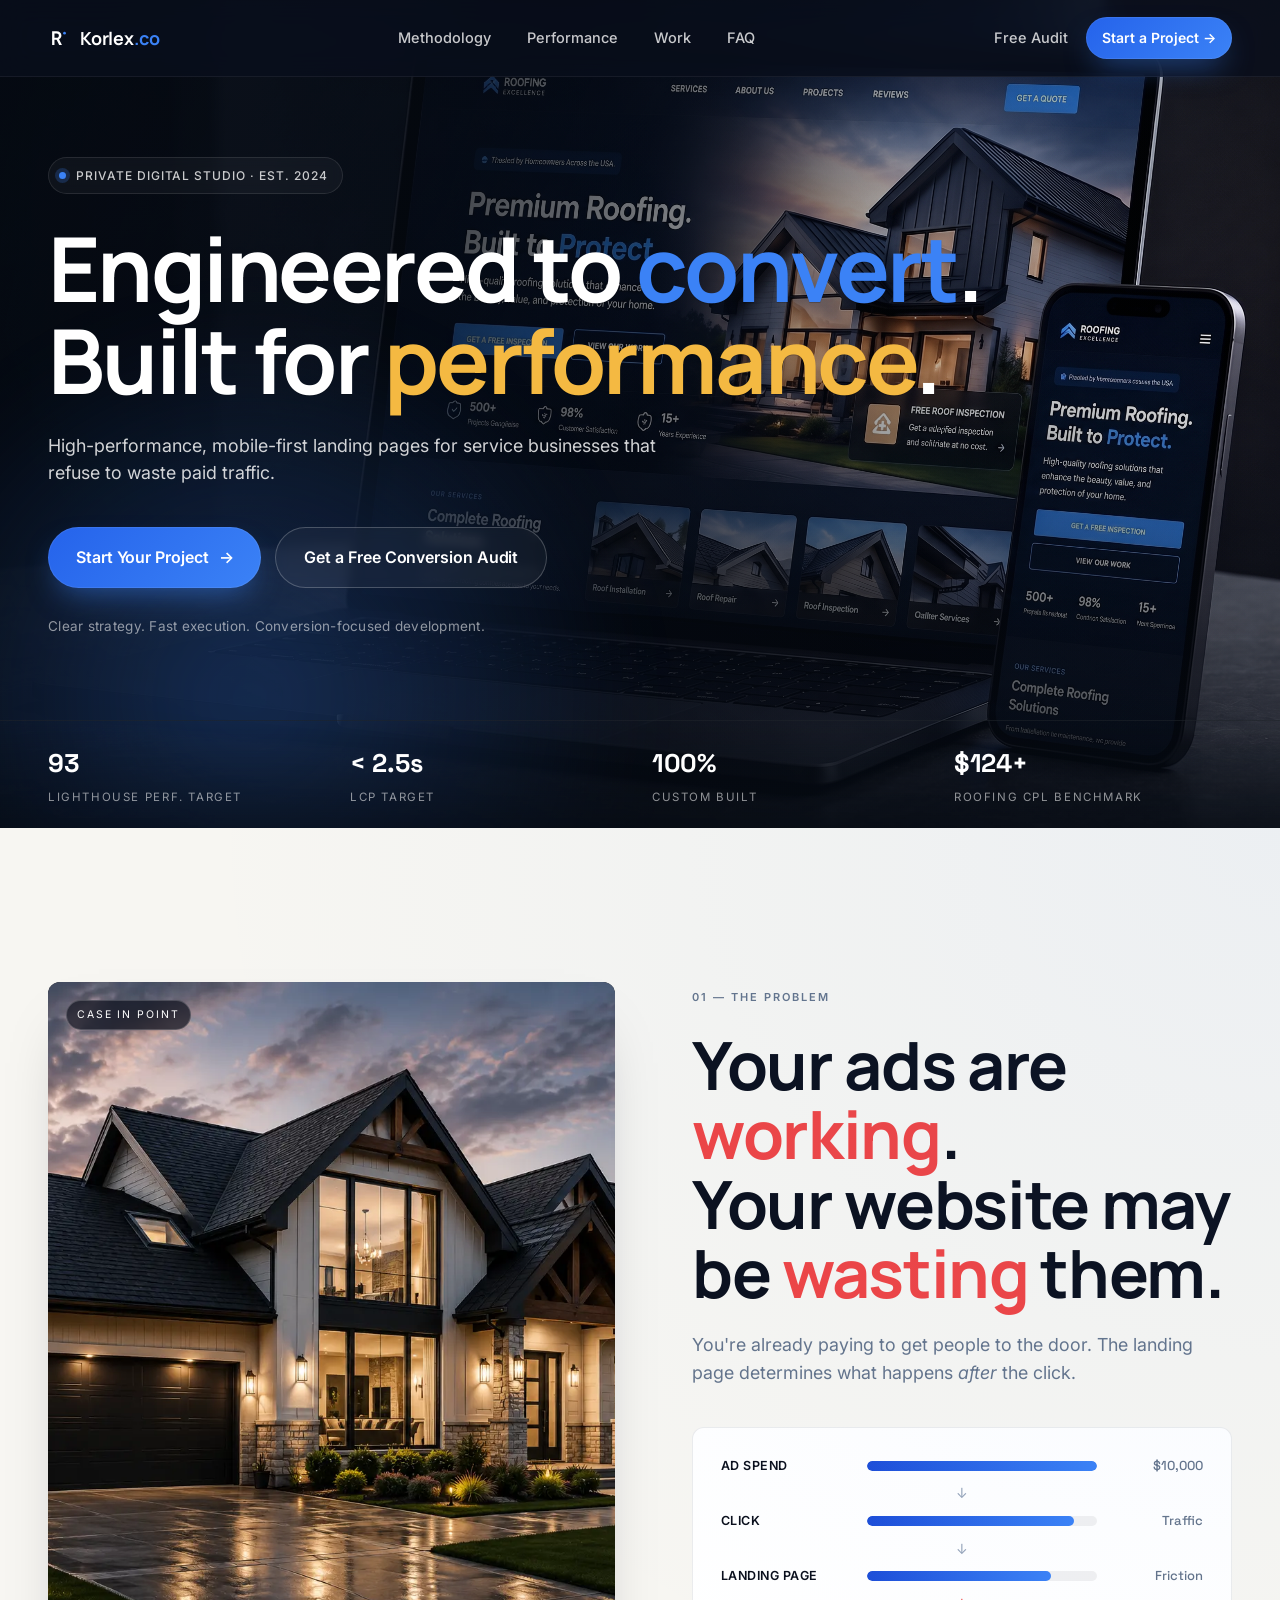
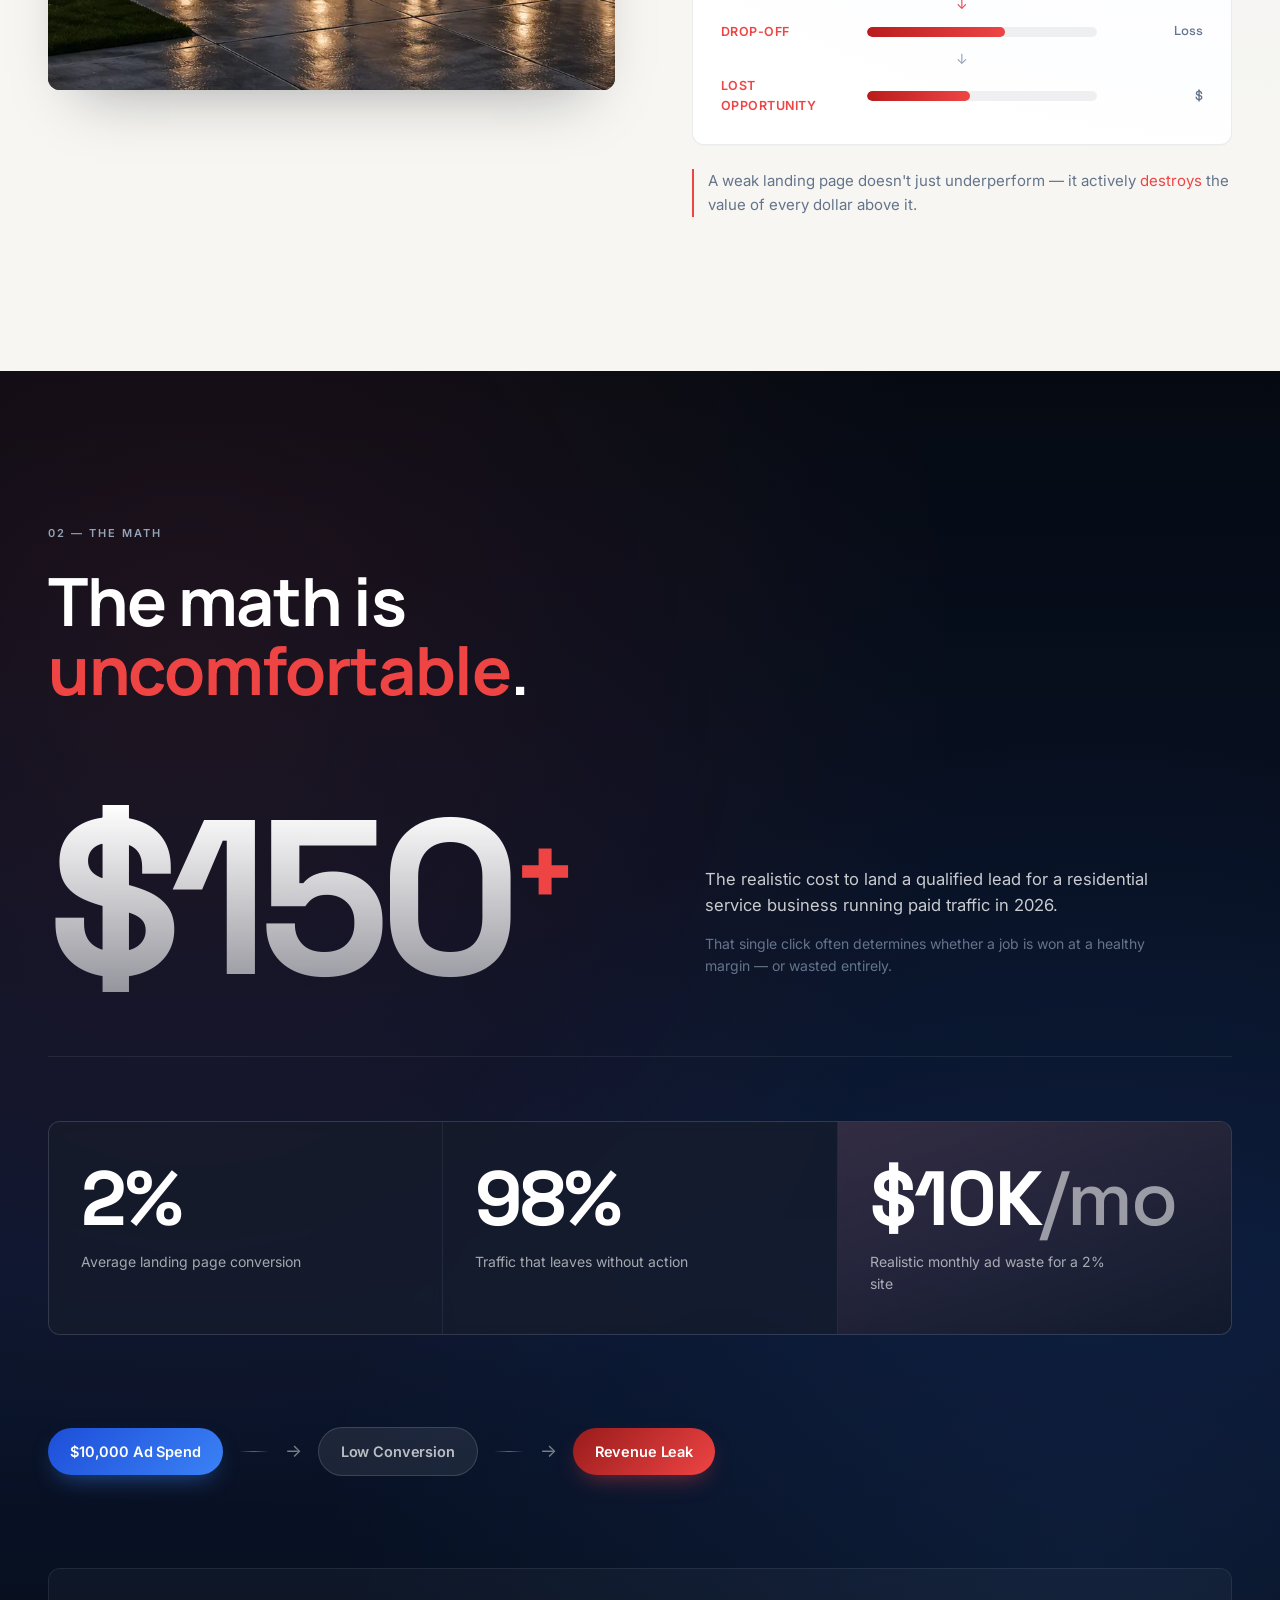
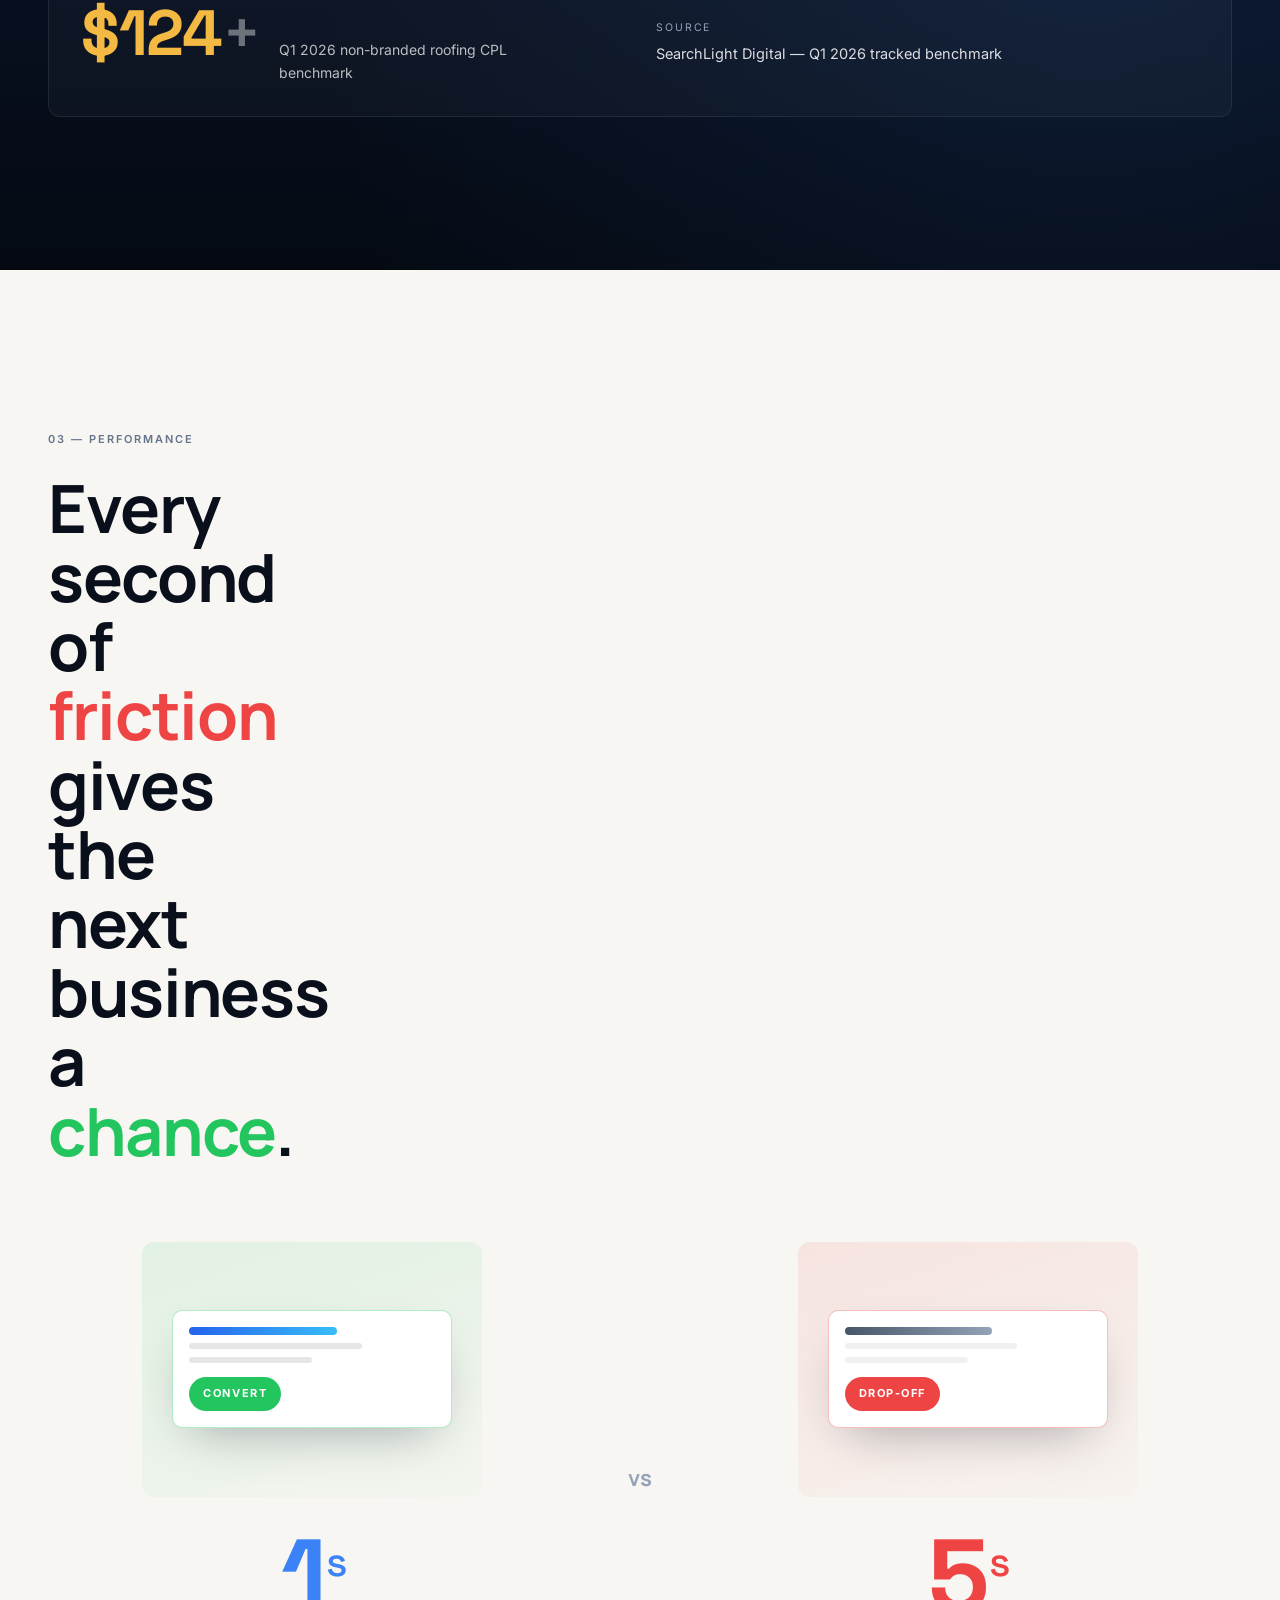
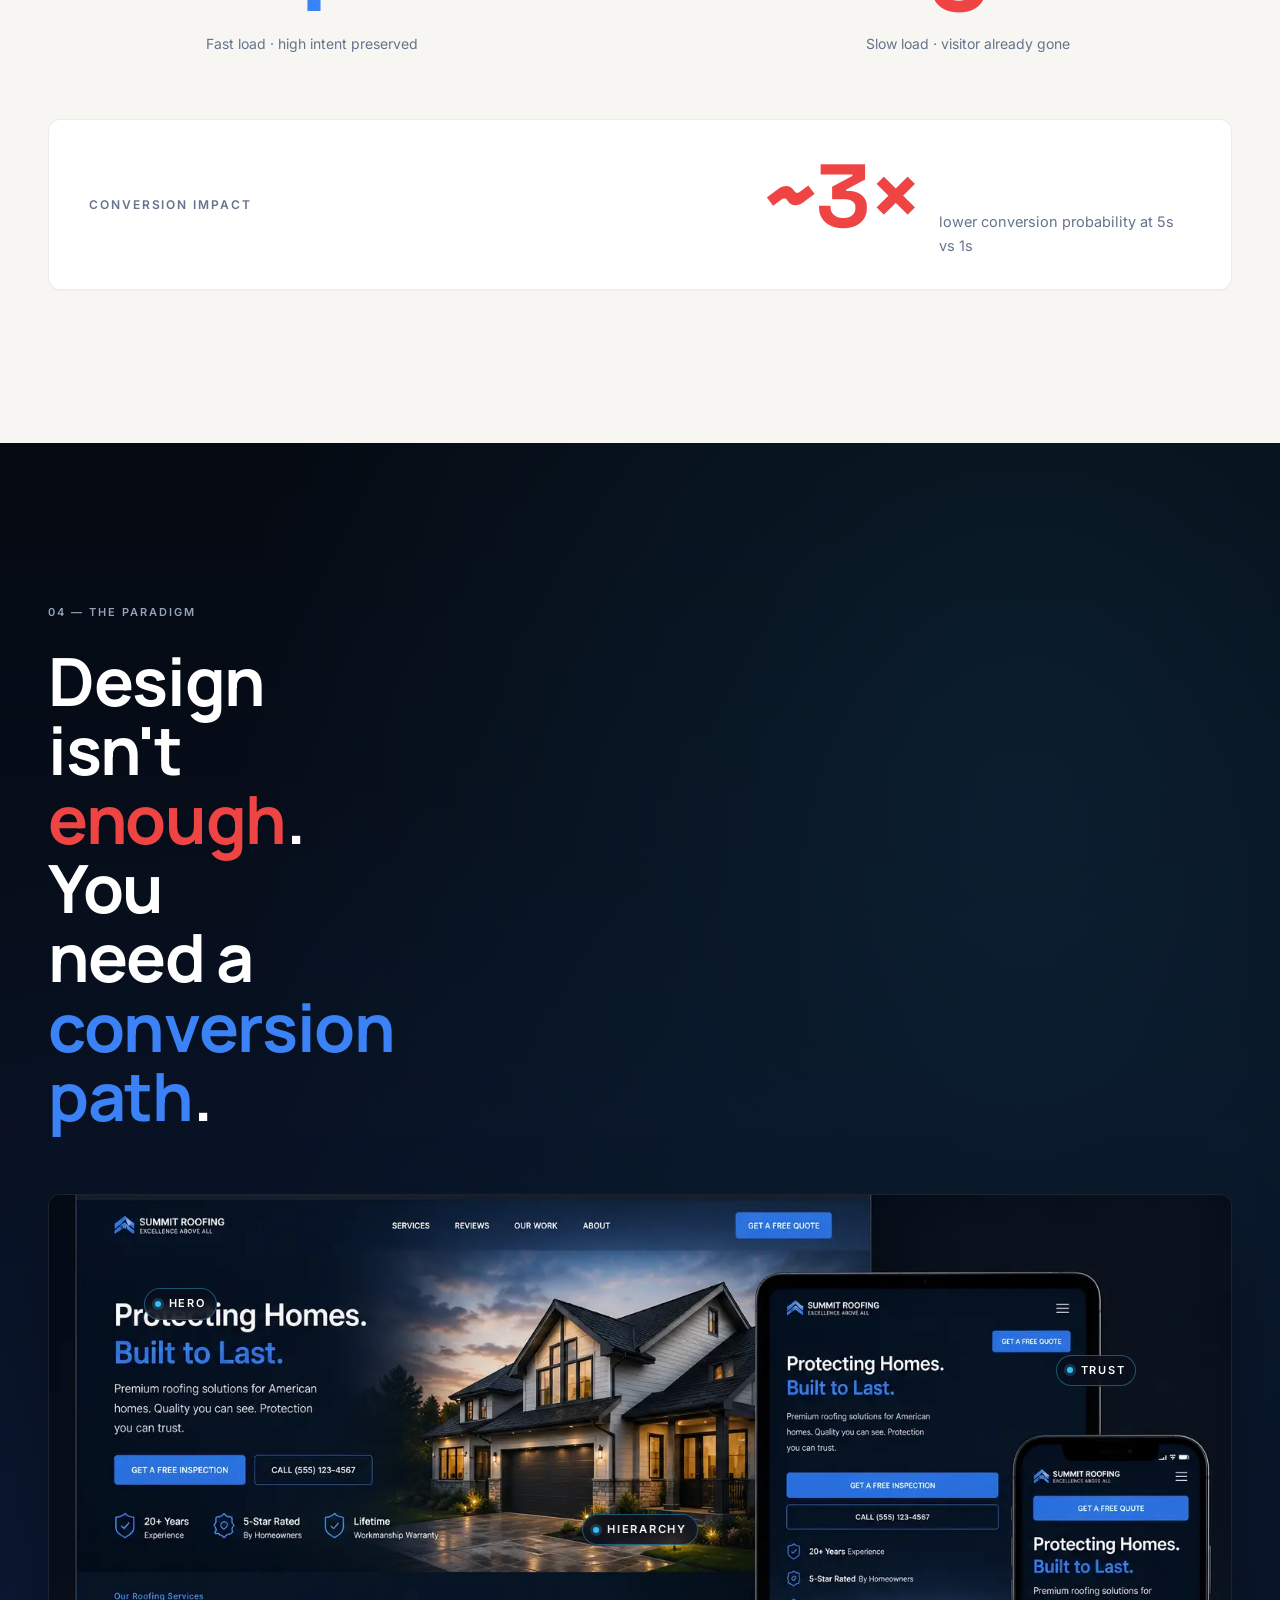
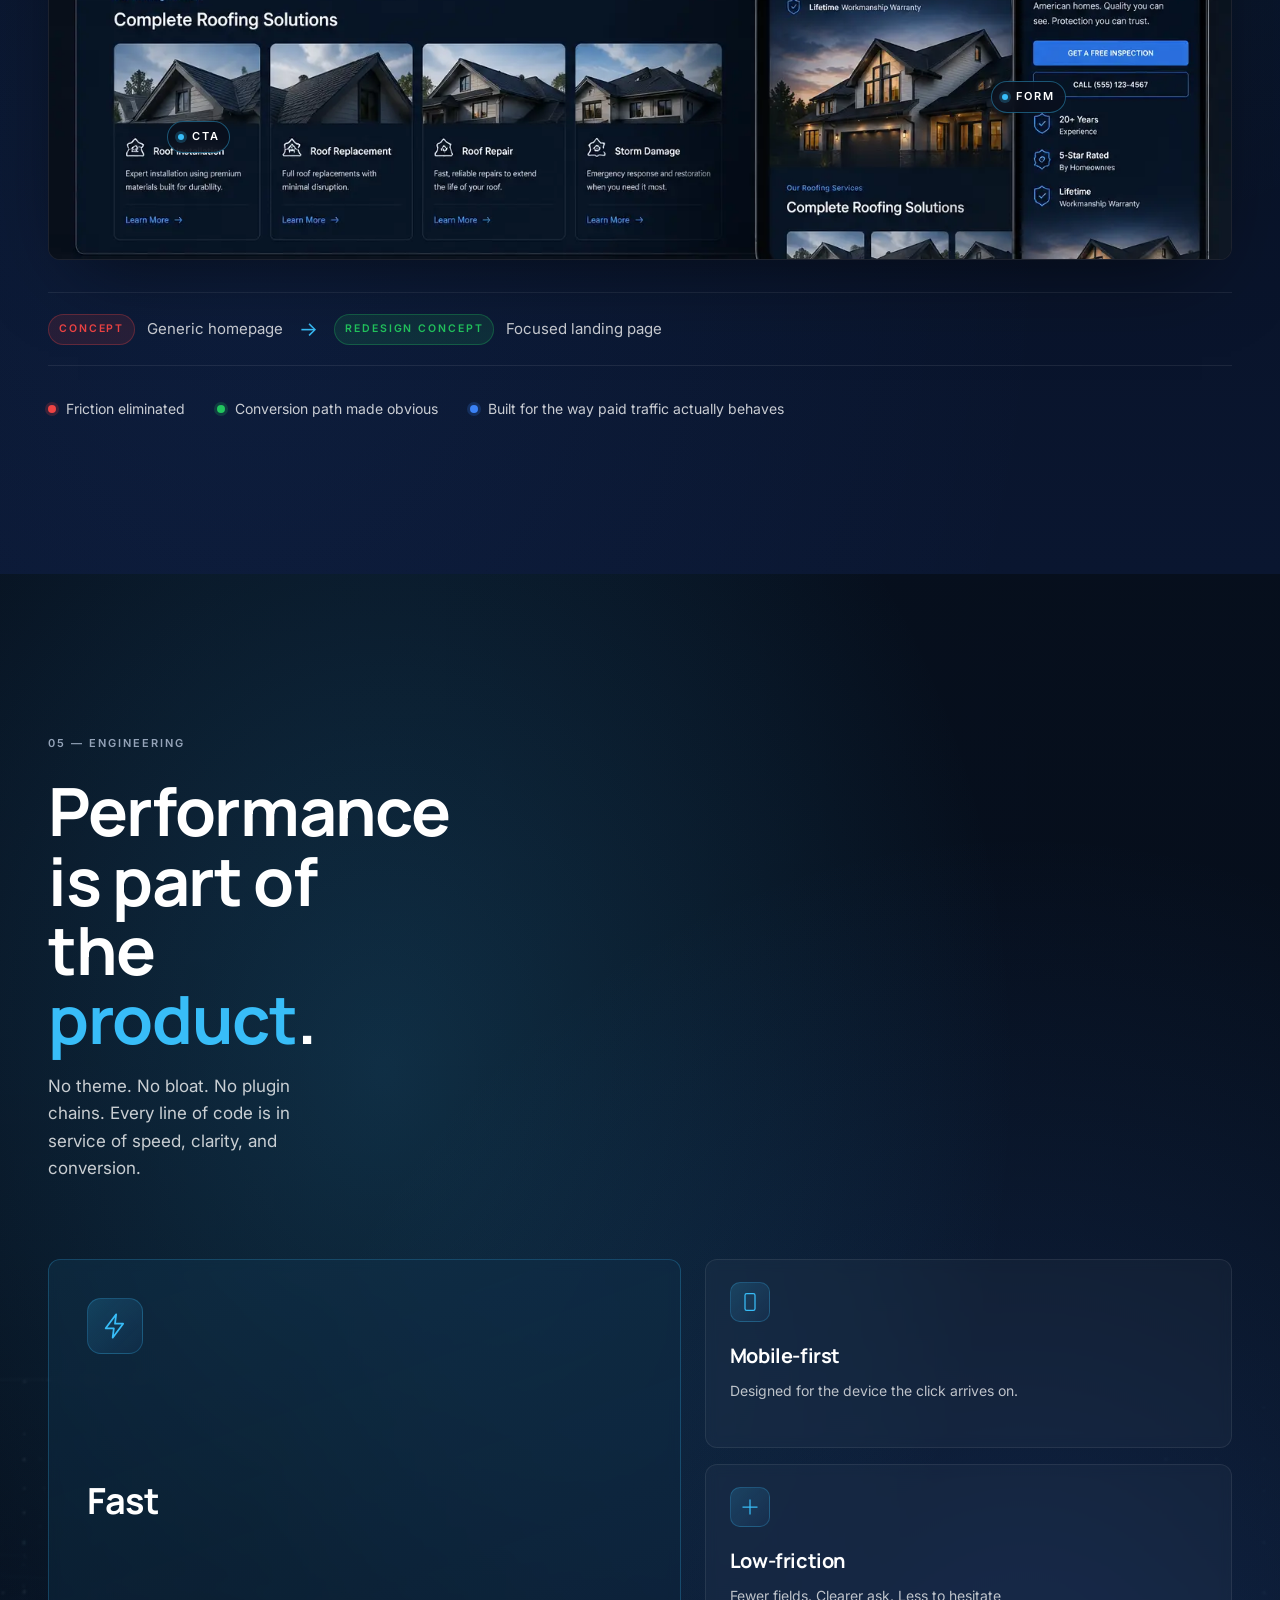
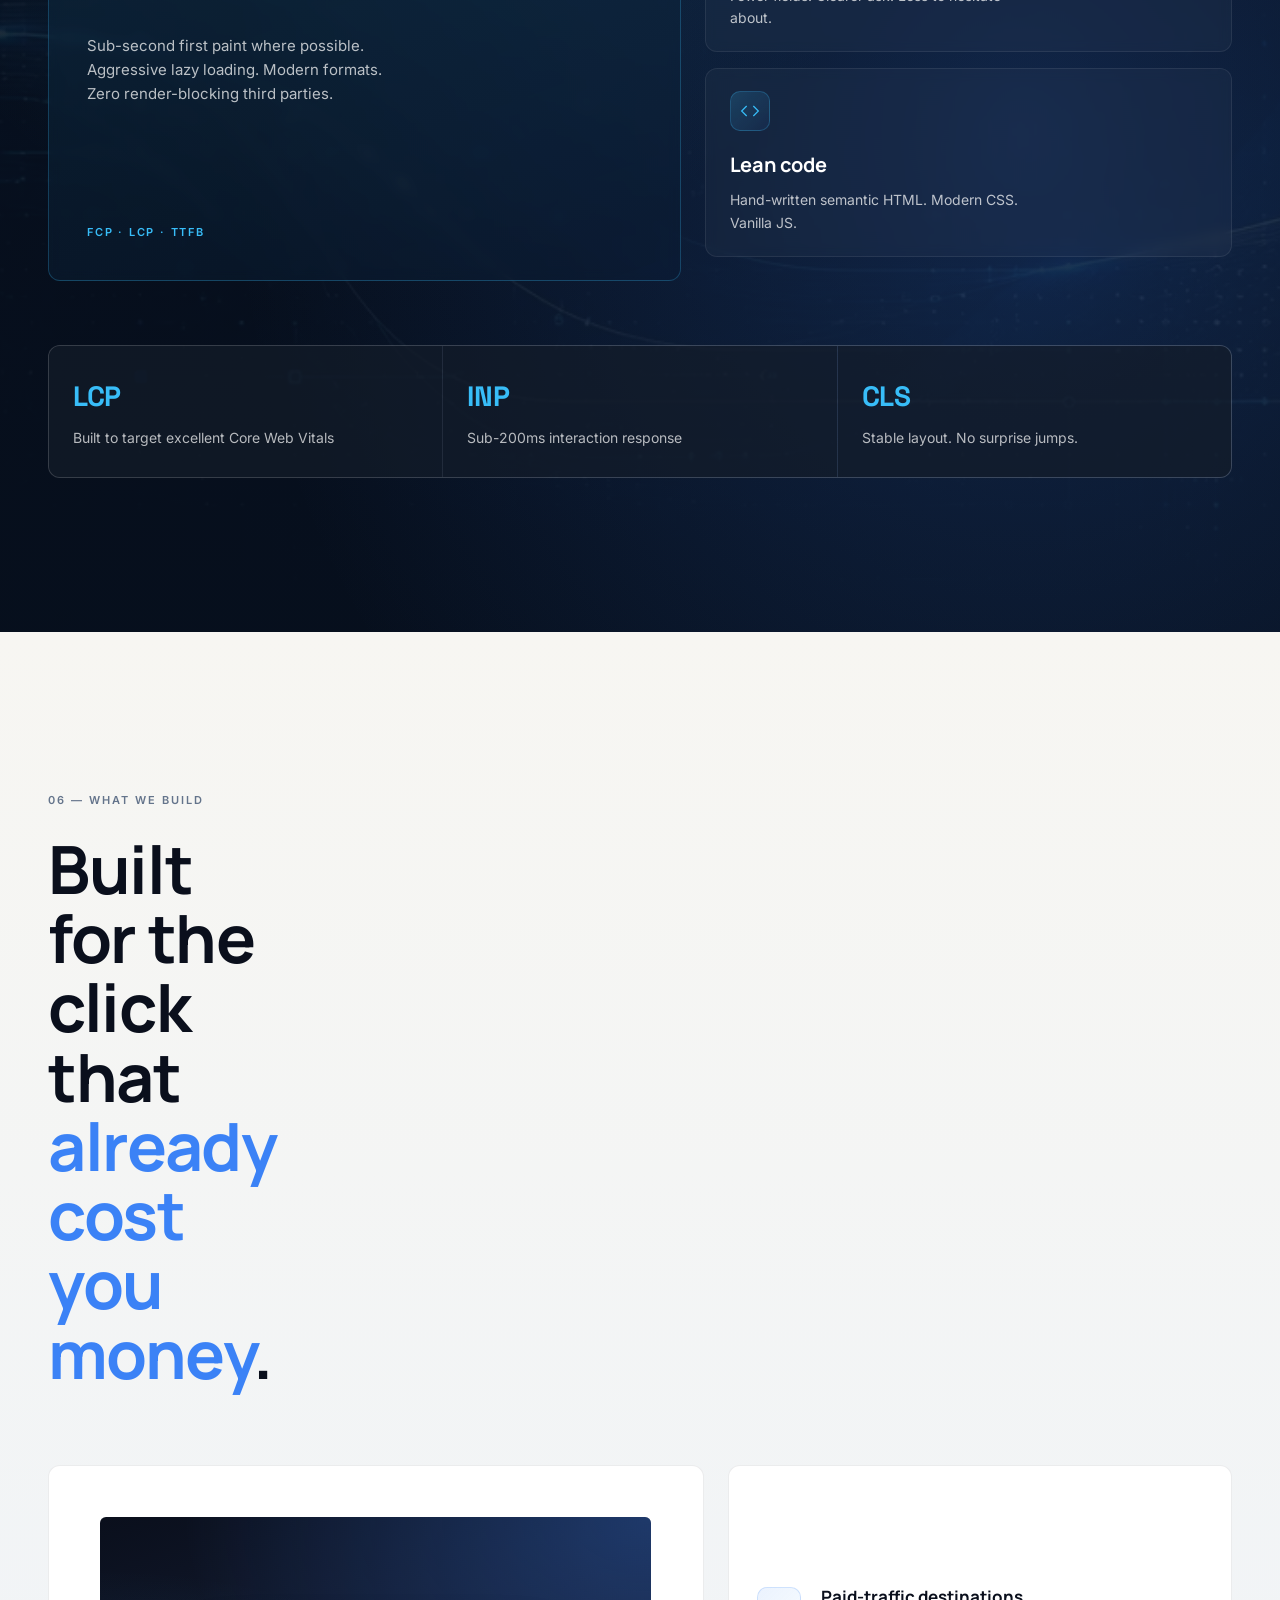
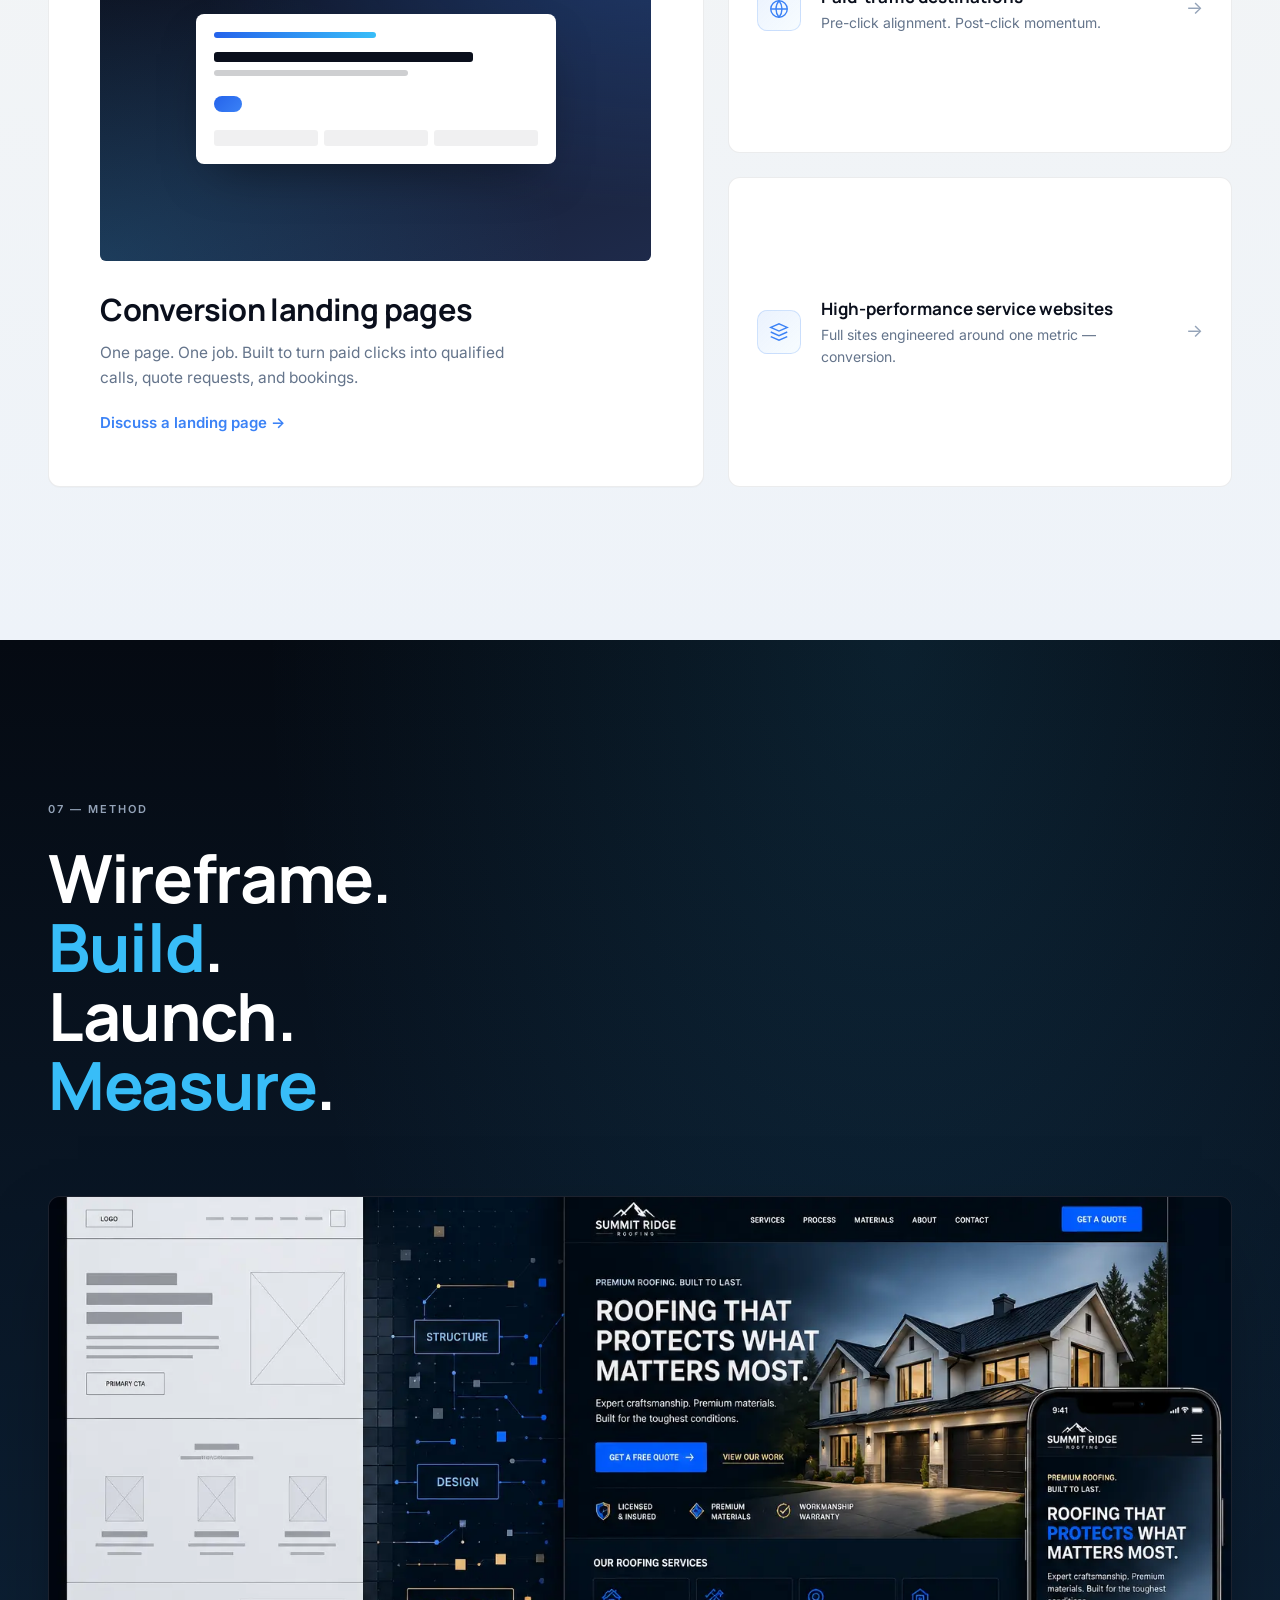
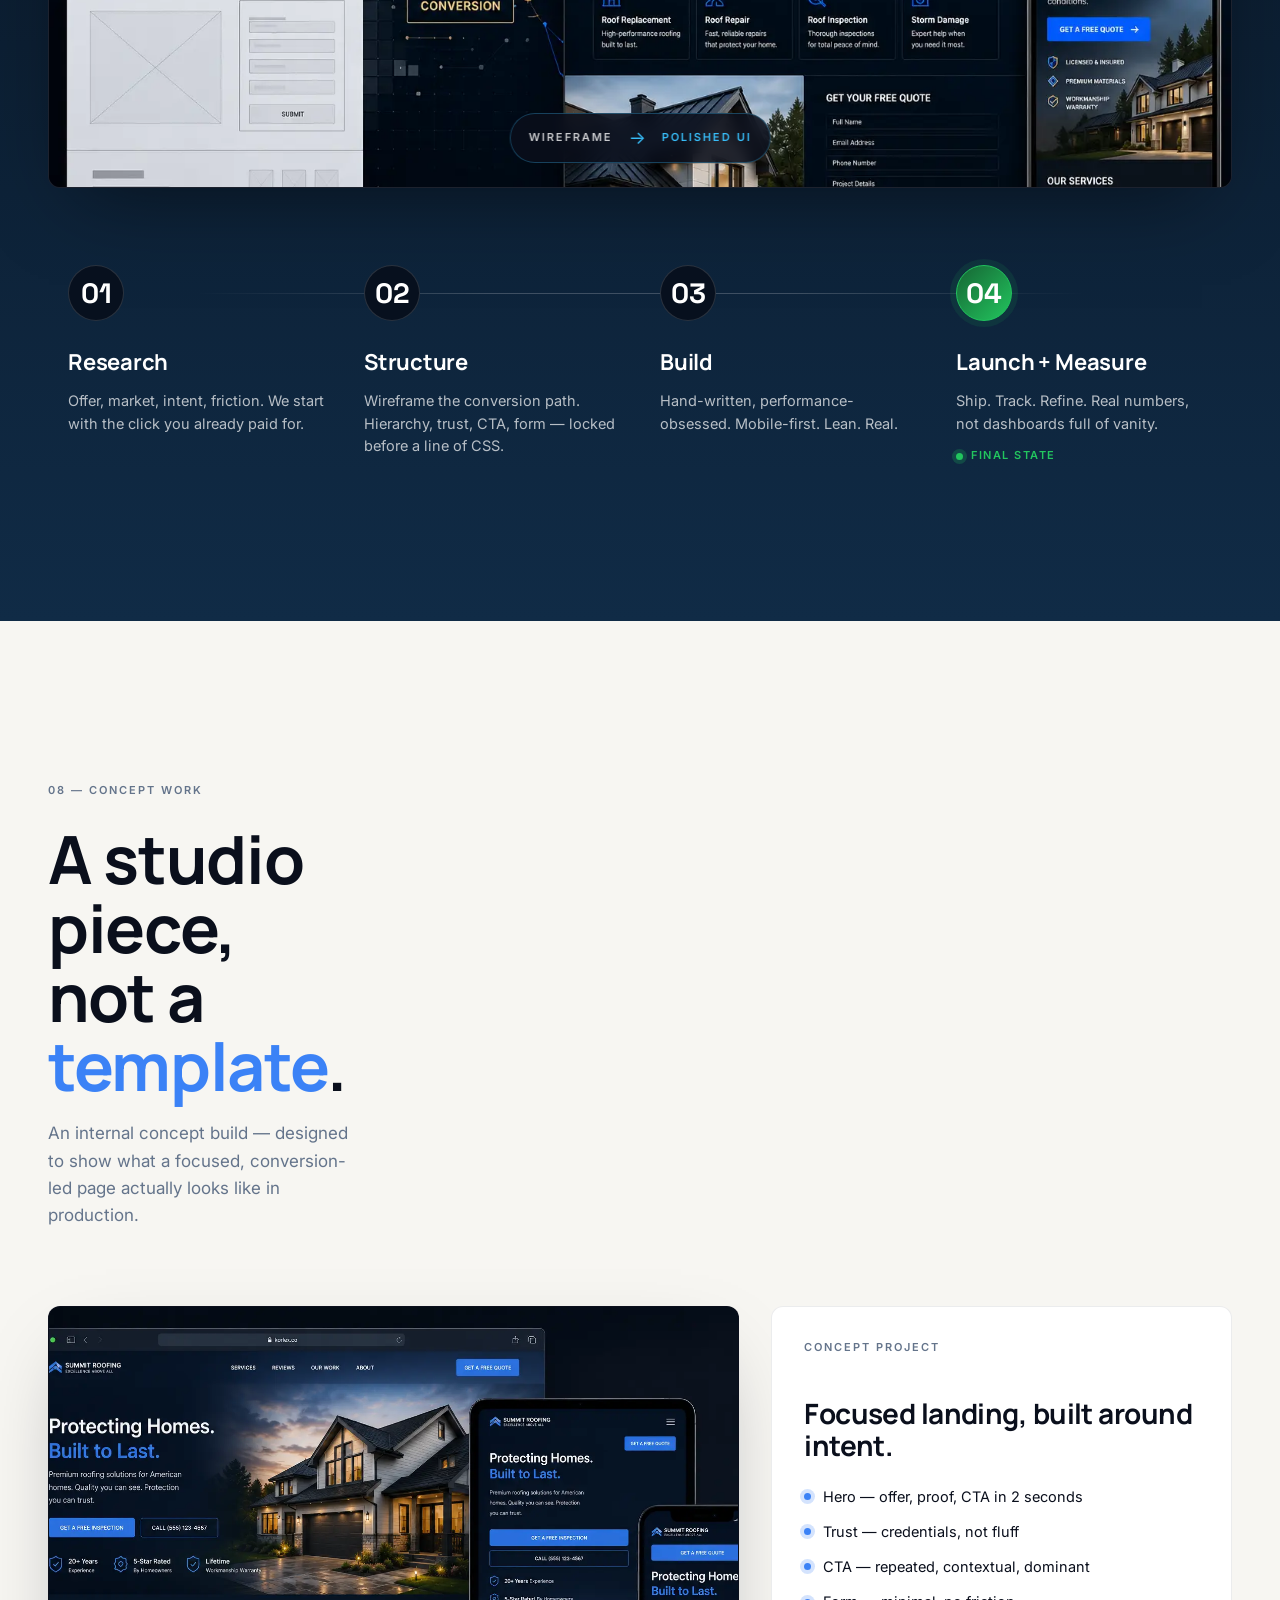
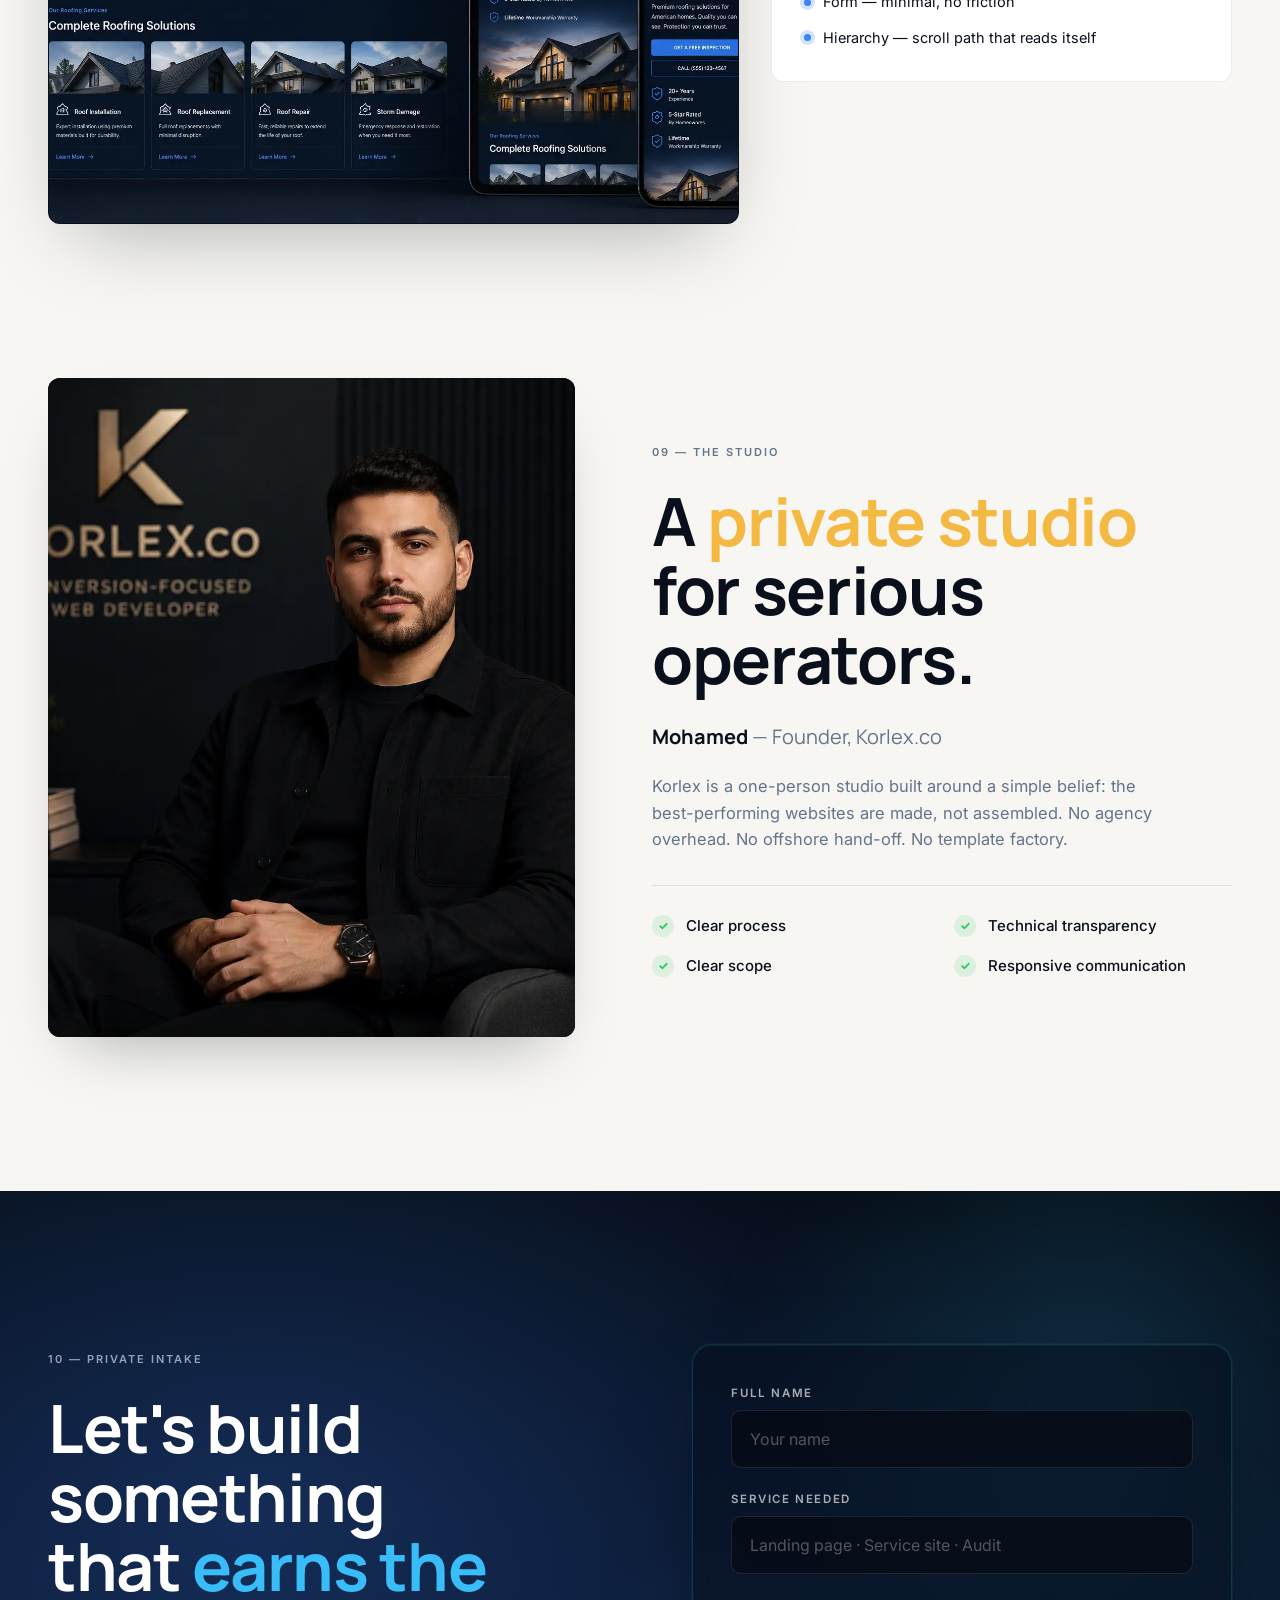
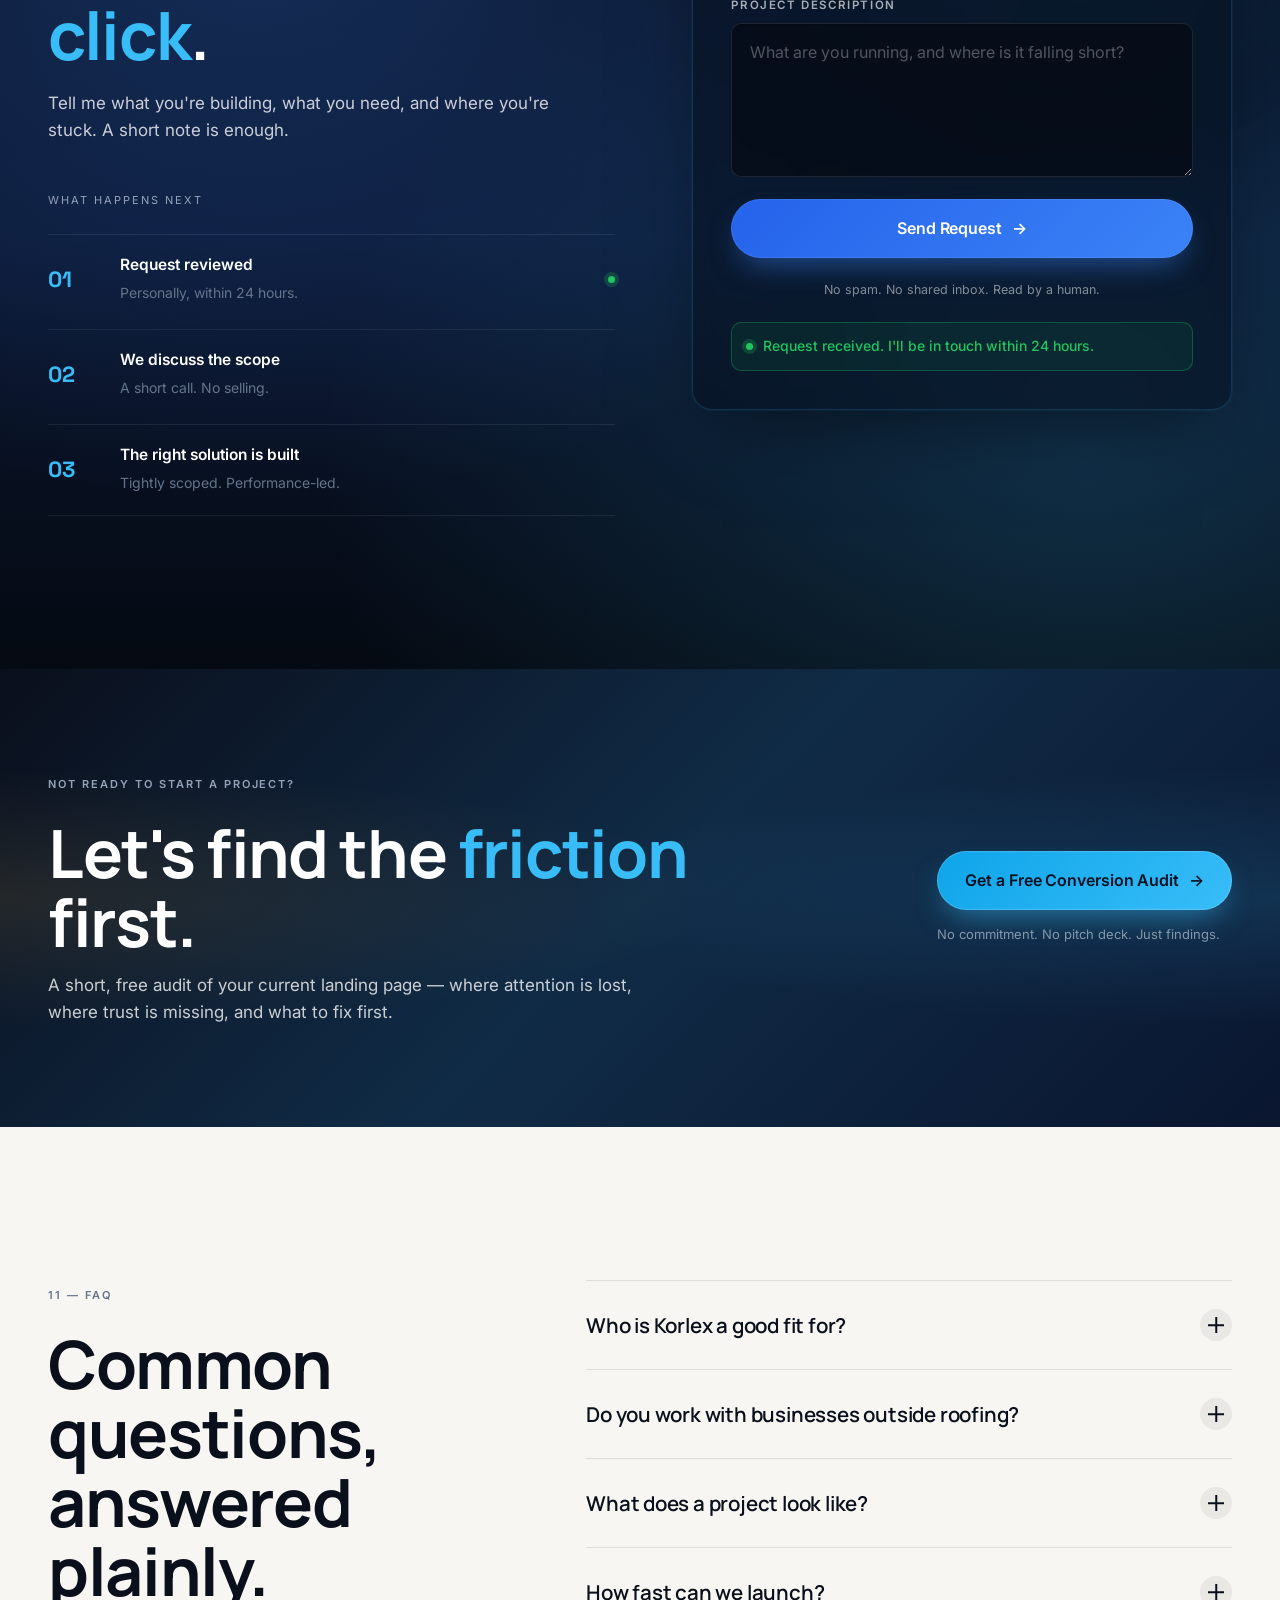
==== Korlex-Premium-v2/index.html @ 58304dba "V1" ====
<!DOCTYPE html>
<html lang="en">
<head>
    <meta charset="UTF-8">
    <meta name="viewport" content="width=device-width, initial-scale=1.0">
    <meta name="description" content="Korlex.co — High-performance, conversion-focused landing pages and websites for service businesses that refuse to waste paid traffic. Engineered to convert. Built for performance.">
    <meta name="theme-color" content="#0A0F1C">
    <title>Korlex — Engineered to Convert. Built for Performance.</title>

    <link rel="preconnect" href="https://fonts.googleapis.com">
    <link rel="preconnect" href="https://fonts.gstatic.com" crossorigin>
    <link href="https://fonts.googleapis.com/css2?family=Manrope:wght@400;500;600;700;800&family=Inter:wght@400;500;600;700&family=Space+Grotesk:wght@500;700&display=swap" rel="stylesheet">

    <link rel="preload" as="image" href="Images/Hero_Device_Mockup.webp" fetchpriority="high">
    <link rel="stylesheet" href="styles.css">
</head>
<body>

    <!-- ============== HEADER ============== -->
    <header class="site-header" id="siteHeader">
        <div class="header-inner">
            <a href="#top" class="brand" aria-label="Korlex home">
                <span class="brand-mark" aria-hidden="true">
                    <svg viewBox="0 0 32 32" width="22" height="22" fill="none">
                        <path d="M6 26V6h6.5c4.2 0 7 2.4 7 6.2 0 2.6-1.4 4.6-3.6 5.4l4.4 8.4h-4l-3.8-7.5H9.4V26H6Zm3.4-10.4h3.2c2 0 3.2-1.1 3.2-3s-1.2-3-3.2-3H9.4v6Z" fill="currentColor"/>
                        <circle cx="24" cy="9" r="2" fill="#3B82F6"/>
                    </svg>
                </span>
                <span class="brand-name">Korlex<span class="brand-tld">.co</span></span>
            </a>

            <nav class="nav-desktop" aria-label="Primary">
                <a href="#method">Methodology</a>
                <a href="#performance">Performance</a>
                <a href="#work">Work</a>
                <a href="#faq">FAQ</a>
            </nav>

            <div class="header-actions">
                <a href="#audit" class="header-link">Free Audit</a>
                <a href="#vip" class="btn btn-primary btn-sm">Start a Project →</a>
            </div>

            <button class="nav-toggle" id="navToggle" aria-label="Open menu" aria-expanded="false">
                <span></span><span></span><span></span>
            </button>
        </div>

        <div class="nav-mobile" id="navMobile" hidden>
            <a href="#method">Methodology</a>
            <a href="#performance">Performance</a>
            <a href="#work">Work</a>
            <a href="#faq">FAQ</a>
            <a href="#audit" class="muted">Free Conversion Audit</a>
            <a href="#vip" class="btn btn-primary btn-block">Start a Project →</a>
        </div>
    </header>

    <main id="top">

        <!-- ============== HERO ============== -->
        <section class="hero" aria-label="Hero">
            <div class="hero-media" aria-hidden="true">
                <img src="Images/Hero_Device_Mockup.webp" alt="" class="hero-image" width="2400" height="1600" decoding="async">
            </div>

            <div class="hero-overlay" aria-hidden="true"></div>
            <div class="hero-glow" aria-hidden="true"></div>

            <div class="container hero-content">
                <div class="hero-meta">
                    <span class="dot dot-blue"></span>
                    <span class="meta-label">Private Digital Studio · Est. 2024</span>
                </div>

                <h1 class="hero-title">
                    Engineered to <span class="hl-blue">convert</span>.<br>
                    Built for <span class="hl-gold">performance</span>.
                </h1>

                <p class="hero-sub">
                    High-performance, mobile-first landing pages for service businesses
                    that refuse to waste paid traffic.
                </p>

                <div class="hero-ctas">
                    <a href="#vip" class="btn btn-primary btn-lg">
                        Start Your Project <span class="btn-arrow" aria-hidden="true">→</span>
                    </a>
                    <a href="#audit" class="btn btn-ghost btn-lg">Get a Free Conversion Audit</a>
                </div>

                <p class="hero-micro">
                    Clear strategy. Fast execution. Conversion-focused development.
                </p>
            </div>

            <div class="hero-bottom-strip">
                <div class="container hero-bottom-inner">
                    <div class="strip-item">
                        <span class="strip-num">93</span>
                        <span class="strip-label">Lighthouse Perf. Target</span>
                    </div>
                    <div class="strip-item">
                        <span class="strip-num">&lt; 2.5s</span>
                        <span class="strip-label">LCP Target</span>
                    </div>
                    <div class="strip-item">
                        <span class="strip-num">100%</span>
                        <span class="strip-label">Custom Built</span>
                    </div>
                    <div class="strip-item">
                        <span class="strip-num">$124+</span>
                        <span class="strip-label">Roofing CPL Benchmark</span>
                    </div>
                </div>
            </div>
        </section>

        <!-- ============== PAIN / EDITORIAL ============== -->
        <section class="pain" id="pain">
            <div class="container pain-grid">
                <div class="pain-image">
                    <img src="Images/Roofing_Editorial_Hero.webp" alt="Editorial composition representing high-ticket service intent" width="1600" height="1200" loading="lazy" decoding="async">
                    <span class="pain-tag">CASE IN POINT</span>
                </div>

                <div class="pain-copy">
                    <span class="kicker">01 — The Problem</span>
                    <h2 class="display-2">
                        Your ads are <span class="hl-red">working</span>.<br>
                        Your website may be <span class="hl-red">wasting</span> them.
                    </h2>
                    <p class="lede">
                        You're already paying to get people to the door.
                        The landing page determines what happens <em>after</em> the click.
                    </p>

                    <div class="funnel" aria-label="Conversion funnel showing traffic drop-off">
                        <div class="funnel-row">
                            <div class="funnel-label">Ad Spend</div>
                            <div class="funnel-bar"><span class="bar bar-blue" style="width:100%"></span></div>
                            <div class="funnel-meta">$10,000</div>
                        </div>
                        <div class="funnel-arrow" aria-hidden="true">↓</div>
                        <div class="funnel-row">
                            <div class="funnel-label">Click</div>
                            <div class="funnel-bar"><span class="bar bar-blue" style="width:90%"></span></div>
                            <div class="funnel-meta">Traffic</div>
                        </div>
                        <div class="funnel-arrow" aria-hidden="true">↓</div>
                        <div class="funnel-row">
                            <div class="funnel-label">Landing Page</div>
                            <div class="funnel-bar"><span class="bar bar-blue" style="width:80%"></span></div>
                            <div class="funnel-meta">Friction</div>
                        </div>
                        <div class="funnel-arrow funnel-arrow-red" aria-hidden="true">↓</div>
                        <div class="funnel-row funnel-row-loss">
                            <div class="funnel-label">Drop-off</div>
                            <div class="funnel-bar"><span class="bar bar-red" style="width:60%"></span></div>
                            <div class="funnel-meta">Loss</div>
                        </div>
                        <div class="funnel-arrow" aria-hidden="true">↓</div>
                        <div class="funnel-row funnel-row-loss">
                            <div class="funnel-label">Lost Opportunity</div>
                            <div class="funnel-bar"><span class="bar bar-red" style="width:45%"></span></div>
                            <div class="funnel-meta">$</div>
                        </div>
                    </div>

                    <p class="pain-foot">
                        A weak landing page doesn't just underperform — it actively
                        <span class="hl-red">destroys</span> the value of every dollar above it.
                    </p>
                </div>
            </div>
        </section>

        <!-- ============== MATH / NUMBERS ============== -->
        <section class="math" id="math">
            <div class="math-bg" aria-hidden="true"></div>
            <div class="container">
                <div class="math-head">
                    <span class="kicker kicker-light">02 — The Math</span>
                    <h2 class="display-2 light">
                        The math is <span class="hl-red">uncomfortable</span>.
                    </h2>
                </div>

                <div class="math-spread">
                    <div class="math-big">
                        <span class="math-money">$150</span>
                        <span class="math-plus">+</span>
                    </div>
                    <div class="math-explainer">
                        <p>
                            The realistic cost to land a qualified lead for a residential
                            service business running paid traffic in 2026.
                        </p>
                        <p class="muted small">
                            That single click often determines whether a job is won
                            at a healthy margin — or wasted entirely.
                        </p>
                    </div>
                </div>

                <div class="math-grid">
                    <div class="math-cell">
                        <div class="math-num">2%</div>
                        <div class="math-cap">Average landing page conversion</div>
                    </div>
                    <div class="math-cell">
                        <div class="math-num">98%</div>
                        <div class="math-cap">Traffic that leaves without action</div>
                    </div>
                    <div class="math-cell math-cell-loss">
                        <div class="math-num">$10K<span class="thin">/mo</span></div>
                        <div class="math-cap">Realistic monthly ad waste for a 2% site</div>
                    </div>
                </div>

                <div class="revenue-flow">
                    <div class="rf-step">
                        <div class="rf-pill rf-blue">$10,000 Ad Spend</div>
                        <div class="rf-line" aria-hidden="true"></div>
                    </div>
                    <div class="rf-arrow" aria-hidden="true">→</div>
                    <div class="rf-step">
                        <div class="rf-pill rf-muted">Low Conversion</div>
                        <div class="rf-line" aria-hidden="true"></div>
                    </div>
                    <div class="rf-arrow" aria-hidden="true">→</div>
                    <div class="rf-step">
                        <div class="rf-pill rf-red">Revenue Leak</div>
                    </div>
                </div>

                <div class="math-benchmark">
                    <div class="bench-left">
                        <span class="bench-num">$124<span class="thin">+</span></span>
                        <span class="bench-label">Q1 2026 non-branded roofing CPL benchmark</span>
                    </div>
                    <div class="bench-right">
                        <span class="bench-source">Source</span>
                        <span class="bench-source-val">SearchLight Digital — Q1 2026 tracked benchmark</span>
                    </div>
                </div>
            </div>
        </section>

        <!-- ============== SPEED / PERFORMANCE RESEARCH ============== -->
        <section class="speed" id="performance">
            <div class="container">
                <div class="speed-head">
                    <span class="kicker">03 — Performance</span>
                    <h2 class="display-2">
                        Every second of <span class="hl-red">friction</span><br>
                        gives the next business a <span class="hl-green">chance</span>.
                    </h2>
                </div>

                <div class="speed-compare">
                    <div class="speed-side speed-fast">
                        <div class="speed-device" aria-hidden="true">
                            <div class="device-frame device-fast">
                                <div class="device-bar"></div>
                                <div class="device-line w70"></div>
                                <div class="device-line w50"></div>
                                <div class="device-cta cta-green">CONVERT</div>
                            </div>
                        </div>
                        <div class="speed-metric">
                            <span class="speed-time time-blue">1<span class="time-unit">s</span></span>
                            <span class="speed-cap">Fast load · high intent preserved</span>
                        </div>
                    </div>

                    <div class="speed-vs" aria-hidden="true">
                        <span>vs</span>
                    </div>

                    <div class="speed-side speed-slow">
                        <div class="speed-device" aria-hidden="true">
                            <div class="device-frame device-slow">
                                <div class="device-bar bar-dim"></div>
                                <div class="device-line w70 dim"></div>
                                <div class="device-line w50 dim"></div>
                                <div class="device-cta cta-red">DROP-OFF</div>
                            </div>
                        </div>
                        <div class="speed-metric">
                            <span class="speed-time time-red">5<span class="time-unit">s</span></span>
                            <span class="speed-cap">Slow load · visitor already gone</span>
                        </div>
                    </div>
                </div>

                <div class="speed-result">
                    <div class="result-label">Conversion impact</div>
                    <div class="result-value">
                        <span class="result-num">~3×</span>
                        <span class="result-cap">lower conversion probability at 5s vs 1s</span>
                    </div>
                </div>
            </div>
        </section>

        <!-- ============== PARADIGM SHIFT ============== -->
        <section class="paradigm" id="paradigm">
            <div class="container">
                <div class="paradigm-head">
                    <span class="kicker kicker-light">04 — The Paradigm</span>
                    <h2 class="display-2 light">
                        Design isn't <span class="hl-red">enough</span>.<br>
                        You need a <span class="hl-blue">conversion path</span>.
                    </h2>
                </div>

                <div class="paradigm-stage">
                    <img src="Images/Concept_Roofing_Landing_Page.webp" alt="Focused landing page concept with hero, trust, CTA, form, and hierarchy" width="1800" height="1200" loading="lazy" decoding="async">

                    <span class="anno anno-1"><span class="anno-dot"></span>HERO</span>
                    <span class="anno anno-2"><span class="anno-dot"></span>TRUST</span>
                    <span class="anno anno-3"><span class="anno-dot"></span>CTA</span>
                    <span class="anno anno-4"><span class="anno-dot"></span>FORM</span>
                    <span class="anno anno-5"><span class="anno-dot"></span>HIERARCHY</span>
                </div>

                <div class="paradigm-labels">
                    <div class="plabel">
                        <span class="plabel-tag plabel-old">CONCEPT</span>
                        <span class="plabel-text">Generic homepage</span>
                    </div>
                    <div class="plabel-arrow" aria-hidden="true">→</div>
                    <div class="plabel">
                        <span class="plabel-tag plabel-new">REDESIGN CONCEPT</span>
                        <span class="plabel-text">Focused landing page</span>
                    </div>
                </div>

                <div class="paradigm-meta">
                    <div class="pmeta pmeta-red">
                        <span class="pmeta-dot"></span>
                        Friction eliminated
                    </div>
                    <div class="pmeta pmeta-green">
                        <span class="pmeta-dot"></span>
                        Conversion path made obvious
                    </div>
                    <div class="pmeta pmeta-blue">
                        <span class="pmeta-dot"></span>
                        Built for the way paid traffic actually behaves
                    </div>
                </div>
            </div>
        </section>

        <!-- ============== TECHNICAL SUPERIORITY ============== -->
        <section class="tech" id="tech">
            <div class="tech-bg" aria-hidden="true">
                <img src="Images/Abstract_Tech_Background.webp" alt="" loading="lazy" decoding="async" width="2400" height="1600">
            </div>
            <div class="tech-overlay" aria-hidden="true"></div>
            <div class="tech-glow" aria-hidden="true"></div>

            <div class="container tech-inner">
                <div class="tech-head">
                    <span class="kicker kicker-light">05 — Engineering</span>
                    <h2 class="display-2 light">
                        Performance is part of<br>
                        the <span class="hl-cyan">product</span>.
                    </h2>
                    <p class="tech-lede">
                        No theme. No bloat. No plugin chains. Every line of code is
                        in service of speed, clarity, and conversion.
                    </p>
                </div>

                <div class="tech-principles">
                    <div class="principle principle-feature">
                        <div class="principle-icon" aria-hidden="true">
                            <svg viewBox="0 0 24 24" fill="none" stroke="currentColor" stroke-width="1.5">
                                <path d="M13 2L4 14h7l-1 8 9-12h-7l1-8z" stroke-linejoin="round" stroke-linecap="round"/>
                            </svg>
                        </div>
                        <h3 class="principle-title">Fast</h3>
                        <p class="principle-desc">
                            Sub-second first paint where possible. Aggressive lazy loading.
                            Modern formats. Zero render-blocking third parties.
                        </p>
                        <div class="principle-tag">FCP · LCP · TTFB</div>
                    </div>

                    <div class="principle-side">
                        <div class="principle">
                            <div class="principle-icon small" aria-hidden="true">
                                <svg viewBox="0 0 24 24" fill="none" stroke="currentColor" stroke-width="1.5">
                                    <rect x="6" y="2" width="12" height="20" rx="2"/>
                                    <line x1="12" y1="18" x2="12" y2="18.01"/>
                                </svg>
                            </div>
                            <h3 class="principle-title sm">Mobile-first</h3>
                            <p class="principle-desc sm">Designed for the device the click arrives on.</p>
                        </div>

                        <div class="principle">
                            <div class="principle-icon small" aria-hidden="true">
                                <svg viewBox="0 0 24 24" fill="none" stroke="currentColor" stroke-width="1.5">
                                    <path d="M3 12h18M12 3v18"/>
                                </svg>
                            </div>
                            <h3 class="principle-title sm">Low-friction</h3>
                            <p class="principle-desc sm">Fewer fields. Clearer ask. Less to hesitate about.</p>
                        </div>

                        <div class="principle">
                            <div class="principle-icon small" aria-hidden="true">
                                <svg viewBox="0 0 24 24" fill="none" stroke="currentColor" stroke-width="1.5">
                                    <polyline points="16 18 22 12 16 6"/>
                                    <polyline points="8 6 2 12 8 18"/>
                                </svg>
                            </div>
                            <h3 class="principle-title sm">Lean code</h3>
                            <p class="principle-desc sm">Hand-written semantic HTML. Modern CSS. Vanilla JS.</p>
                        </div>
                    </div>
                </div>

                <div class="tech-cwv">
                    <div class="cwv-item">
                        <span class="cwv-metric">LCP</span>
                        <span class="cwv-cap">Built to target excellent Core Web Vitals</span>
                    </div>
                    <div class="cwv-item">
                        <span class="cwv-metric">INP</span>
                        <span class="cwv-cap">Sub-200ms interaction response</span>
                    </div>
                    <div class="cwv-item">
                        <span class="cwv-metric">CLS</span>
                        <span class="cwv-cap">Stable layout. No surprise jumps.</span>
                    </div>
                </div>
            </div>
        </section>

        <!-- ============== WHAT KORLEX BUILDS ============== -->
        <section class="services" id="services">
            <div class="container">
                <div class="services-head">
                    <span class="kicker">06 — What We Build</span>
                    <h2 class="display-2">
                        Built for the click that<br>
                        <span class="hl-blue">already cost you money</span>.
                    </h2>
                </div>

                <div class="services-grid">
                    <article class="svc svc-feature">
                        <div class="svc-mock" aria-hidden="true">
                            <div class="svc-frame">
                                <div class="svc-bar"></div>
                                <div class="svc-headline"></div>
                                <div class="svc-sub"></div>
                                <div class="svc-cta"></div>
                                <div class="svc-trust">
                                    <span></span><span></span><span></span>
                                </div>
                            </div>
                            <div class="svc-glow" aria-hidden="true"></div>
                        </div>
                        <div class="svc-info">
                            <h3 class="svc-title">Conversion landing pages</h3>
                            <p class="svc-desc">
                                One page. One job. Built to turn paid clicks into qualified
                                calls, quote requests, and bookings.
                            </p>
                            <a href="#vip" class="svc-link">Discuss a landing page →</a>
                        </div>
                    </article>

                    <article class="svc svc-row">
                        <div class="svc-icon" aria-hidden="true">
                            <svg viewBox="0 0 24 24" fill="none" stroke="currentColor" stroke-width="1.5">
                                <circle cx="12" cy="12" r="9"/>
                                <path d="M3 12h18M12 3a14 14 0 010 18M12 3a14 14 0 000 18"/>
                            </svg>
                        </div>
                        <div class="svc-text">
                            <h3>Paid-traffic destinations</h3>
                            <p>Pre-click alignment. Post-click momentum.</p>
                        </div>
                        <span class="svc-arrow" aria-hidden="true">→</span>
                    </article>

                    <article class="svc svc-row">
                        <div class="svc-icon" aria-hidden="true">
                            <svg viewBox="0 0 24 24" fill="none" stroke="currentColor" stroke-width="1.5">
                                <path d="M3 7l9-4 9 4-9 4-9-4z"/>
                                <path d="M3 12l9 4 9-4M3 17l9 4 9-4"/>
                            </svg>
                        </div>
                        <div class="svc-text">
                            <h3>High-performance service websites</h3>
                            <p>Full sites engineered around one metric — conversion.</p>
                        </div>
                        <span class="svc-arrow" aria-hidden="true">→</span>
                    </article>
                </div>
            </div>
        </section>

        <!-- ============== METHOD ============== -->
        <section class="method" id="method">
            <div class="container">
                <div class="method-head">
                    <span class="kicker kicker-light">07 — Method</span>
                    <h2 class="display-2 light">
                        Wireframe. <span class="hl-cyan">Build</span>.<br>
                        Launch. <span class="hl-cyan">Measure</span>.
                    </h2>
                </div>

                <div class="method-stage">
                    <img src="Images/Wireframe_To_UI.webp" alt="Transformation from wireframe to polished user interface" width="1800" height="1200" loading="lazy" decoding="async">
                    <div class="method-anno">
                        <span class="method-tag">WIREFRAME</span>
                        <span class="method-arrow" aria-hidden="true">→</span>
                        <span class="method-tag method-tag-on">POLISHED UI</span>
                    </div>
                </div>

                <ol class="timeline">
                    <li class="step">
                        <div class="step-num">01</div>
                        <div class="step-body">
                            <h3>Research</h3>
                            <p>Offer, market, intent, friction. We start with the click you already paid for.</p>
                        </div>
                    </li>
                    <li class="step">
                        <div class="step-num">02</div>
                        <div class="step-body">
                            <h3>Structure</h3>
                            <p>Wireframe the conversion path. Hierarchy, trust, CTA, form — locked before a line of CSS.</p>
                        </div>
                    </li>
                    <li class="step">
                        <div class="step-num">03</div>
                        <div class="step-body">
                            <h3>Build</h3>
                            <p>Hand-written, performance-obsessed. Mobile-first. Lean. Real.</p>
                        </div>
                    </li>
                    <li class="step">
                        <div class="step-num step-on">04</div>
                        <div class="step-body">
                            <h3>Launch + Measure</h3>
                            <p>Ship. Track. Refine. Real numbers, not dashboards full of vanity.</p>
                            <span class="step-flag">
                                <span class="dot dot-green"></span>
                                Final state
                            </span>
                        </div>
                    </li>
                </ol>
            </div>
        </section>

        <!-- ============== WORK / CONCEPT SHOWCASE ============== -->
        <section class="work" id="work">
            <div class="container">
                <div class="work-head">
                    <span class="kicker">08 — Concept Work</span>
                    <h2 class="display-2">
                        A studio piece,<br>
                        not a <span class="hl-blue">template</span>.
                    </h2>
                    <p class="work-lede">
                        An internal concept build — designed to show what
                        a focused, conversion-led page actually looks like in production.
                    </p>
                </div>

                <div class="work-stage">
                    <div class="work-frame">
                        <img src="Images/Concept_Roofing_Landing_Page.webp" alt="Concept landing page detail" width="1800" height="1200" loading="lazy" decoding="async">
                    </div>

                    <aside class="work-meta">
                        <span class="kicker">CONCEPT PROJECT</span>
                        <h3 class="work-title">Focused landing, built around intent.</h3>
                        <ul class="work-list">
                            <li><span class="dot dot-blue"></span>Hero — offer, proof, CTA in 2 seconds</li>
                            <li><span class="dot dot-blue"></span>Trust — credentials, not fluff</li>
                            <li><span class="dot dot-blue"></span>CTA — repeated, contextual, dominant</li>
                            <li><span class="dot dot-blue"></span>Form — minimal, no friction</li>
                            <li><span class="dot dot-blue"></span>Hierarchy — scroll path that reads itself</li>
                        </ul>
                    </aside>
                </div>
            </div>
        </section>

        <!-- ============== FOUNDER / TRUST ============== -->
        <section class="founder" id="founder">
            <div class="container founder-grid">
                <div class="founder-image">
                    <img src="Images/Founder_Portrait.webp" alt="Studio portrait — founder persona" width="1200" height="1500" loading="lazy" decoding="async">
                </div>

                <div class="founder-copy">
                    <span class="kicker">09 — The Studio</span>
                    <h2 class="display-2">
                        A <span class="hl-gold">private studio</span><br>
                        for serious operators.
                    </h2>

                    <p class="founder-name">
                        <strong>Mohamed</strong> <span class="muted">— Founder, Korlex.co</span>
                    </p>

                    <p class="founder-lede">
                        Korlex is a one-person studio built around a simple belief:
                        the best-performing websites are made, not assembled.
                        No agency overhead. No offshore hand-off. No template factory.
                    </p>

                    <ul class="trust-list">
                        <li><span class="check" aria-hidden="true">✓</span> Clear process</li>
                        <li><span class="check" aria-hidden="true">✓</span> Technical transparency</li>
                        <li><span class="check" aria-hidden="true">✓</span> Clear scope</li>
                        <li><span class="check" aria-hidden="true">✓</span> Responsive communication</li>
                    </ul>
                </div>
            </div>
        </section>

        <!-- ============== VIP PROJECT REQUEST ============== -->
        <section class="vip" id="vip">
            <div class="vip-bg" aria-hidden="true"></div>
            <div class="vip-glow" aria-hidden="true"></div>

            <div class="container vip-grid">
                <div class="vip-intro">
                    <span class="kicker kicker-light">10 — Private Intake</span>
                    <h2 class="display-2 light">
                        Let's build something<br>
                        that <span class="hl-cyan">earns the click</span>.
                    </h2>
                    <p class="vip-lede">
                        Tell me what you're building, what you need,
                        and where you're stuck. A short note is enough.
                    </p>

                    <div class="what-next">
                        <span class="wn-label">What happens next</span>
                        <ol class="wn-list">
                            <li>
                                <span class="wn-num">01</span>
                                <div>
                                    <strong>Request reviewed</strong>
                                    <span class="muted small">Personally, within 24 hours.</span>
                                </div>
                                <span class="dot dot-green wn-dot" aria-label="Active"></span>
                            </li>
                            <li>
                                <span class="wn-num">02</span>
                                <div>
                                    <strong>We discuss the scope</strong>
                                    <span class="muted small">A short call. No selling.</span>
                                </div>
                            </li>
                            <li>
                                <span class="wn-num">03</span>
                                <div>
                                    <strong>The right solution is built</strong>
                                    <span class="muted small">Tightly scoped. Performance-led.</span>
                                </div>
                            </li>
                        </ol>
                    </div>
                </div>

                <form class="vip-form" id="vipForm" novalidate>
                    <div class="form-row">
                        <label for="vName">Full name</label>
                        <input type="text" id="vName" name="name" required autocomplete="name" placeholder="Your name">
                    </div>
                    <div class="form-row">
                        <label for="vService">Service needed</label>
                        <input type="text" id="vService" name="service" required placeholder="Landing page · Service site · Audit">
                    </div>
                    <div class="form-row">
                        <label for="vDesc">Project description</label>
                        <textarea id="vDesc" name="description" rows="5" required placeholder="What are you running, and where is it falling short?"></textarea>
                    </div>
                    <button type="submit" class="btn btn-primary btn-lg btn-block">
                        Send Request <span class="btn-arrow" aria-hidden="true">→</span>
                    </button>
                    <p class="form-foot">No spam. No shared inbox. Read by a human.</p>
                    <p class="form-success" id="formSuccess" hidden>
                        <span class="dot dot-green"></span>
                        Request received. I'll be in touch within 24 hours.
                    </p>
                </form>
            </div>
        </section>

        <!-- ============== AUDIT ============== -->
        <section class="audit" id="audit">
            <div class="container audit-inner">
                <div class="audit-copy">
                    <span class="kicker kicker-light">Not ready to start a project?</span>
                    <h2 class="display-2 light">
                        Let's find the <span class="hl-cyan">friction</span> first.
                    </h2>
                    <p>
                        A short, free audit of your current landing page —
                        where attention is lost, where trust is missing,
                        and what to fix first.
                    </p>
                </div>
                <div class="audit-cta">
                    <a href="#vip" class="btn btn-cyan btn-lg">
                        Get a Free Conversion Audit <span class="btn-arrow" aria-hidden="true">→</span>
                    </a>
                    <span class="audit-meta">No commitment. No pitch deck. Just findings.</span>
                </div>
            </div>
        </section>

        <!-- ============== FAQ ============== -->
        <section class="faq" id="faq">
            <div class="container faq-grid">
                <div class="faq-head">
                    <span class="kicker">11 — FAQ</span>
                    <h2 class="display-2">Common questions,<br>answered plainly.</h2>
                </div>

                <ul class="faq-list" id="faqList">
                    <li class="faq-item">
                        <button class="faq-q" aria-expanded="false">
                            <span>Who is Korlex a good fit for?</span>
                            <span class="faq-icon" aria-hidden="true"></span>
                        </button>
                        <div class="faq-a">
                            <p>Service businesses running paid traffic — roofing, HVAC, legal, med-spa, home services, B2B services — where every click costs real money and a landing page is the difference between a profitable month and a wasted one.</p>
                        </div>
                    </li>
                    <li class="faq-item">
                        <button class="faq-q" aria-expanded="false">
                            <span>Do you work with businesses outside roofing?</span>
                            <span class="faq-icon" aria-hidden="true"></span>
                        </button>
                        <div class="faq-a">
                            <p>Yes. The methodology started in residential roofing but applies to any high-ticket, lead-driven service. The fundamentals don't change: clarity, speed, trust, conversion path.</p>
                        </div>
                    </li>
                    <li class="faq-item">
                        <button class="faq-q" aria-expanded="false">
                            <span>What does a project look like?</span>
                            <span class="faq-icon" aria-hidden="true"></span>
                        </button>
                        <div class="faq-a">
                            <p>A short discovery call, a scoped proposal, a wireframed structure, a hand-built page, and a measured launch. No retainers, no agency layers, no surprises.</p>
                        </div>
                    </li>
                    <li class="faq-item">
                        <button class="faq-q" aria-expanded="false">
                            <span>How fast can we launch?</span>
                            <span class="faq-icon" aria-hidden="true"></span>
                        </button>
                        <div class="faq-a">
                            <p>Most landing pages ship in 2–3 weeks from kickoff. Larger service sites typically run 4–6. Speed is part of the product, and that includes the timeline.</p>
                        </div>
                    </li>
                    <li class="faq-item">
                        <button class="faq-q" aria-expanded="false">
                            <span>What does it cost?</span>
                            <span class="faq-icon" aria-hidden="true"></span>
                        </button>
                        <div class="faq-a">
                            <p>Pricing depends on scope, not hours. You'll get a flat, transparent number before work begins — tied to the outcome, not the invoice.</p>
                        </div>
                    </li>
                </ul>
            </div>
        </section>

        <!-- ============== FINAL CTA ============== -->
        <section class="final" aria-label="Final call to action">
            <div class="final-bg" aria-hidden="true"></div>
            <div class="final-overlay" aria-hidden="true"></div>

            <div class="container final-inner">
                <h2 class="final-title">
                    Your next click<br>
                    should have a <span class="hl-cyan">job</span>.
                </h2>
                <p class="final-sub">
                    Stop paying for traffic your page can't catch.
                </p>
                <div class="final-ctas">
                    <a href="#vip" class="btn btn-primary btn-lg">
                        Start Your Project <span class="btn-arrow" aria-hidden="true">→</span>
                    </a>
                    <a href="#audit" class="btn btn-ghost btn-lg">Get a Free Conversion Audit</a>
                </div>
            </div>
        </section>

    </main>

    <!-- ============== FOOTER ============== -->
    <footer class="site-footer">
        <div class="container footer-inner">
            <div class="footer-brand">
                <span class="brand-name">Korlex<span class="brand-tld">.co</span></span>
                <p class="muted small">A private digital studio. Engineered to convert. Built for performance.</p>
            </div>

            <nav class="footer-nav" aria-label="Footer">
                <a href="#method">Method</a>
                <a href="#performance">Performance</a>
                <a href="#work">Work</a>
                <a href="#vip">Contact</a>
                <a href="#audit">Audit</a>
            </nav>

            <div class="footer-meta">
                <span class="muted small">© <span id="year">2026</span> Korlex.co — All rights reserved.</span>
            </div>
        </div>
    </footer>

    <nav class="bottom-nav" aria-label="Mobile bottom navigation">
        <a href="#top" class="bn-item">
            <span class="bn-dot"></span>Home
        </a>
        <a href="#work" class="bn-item">Work</a>
        <a href="#method" class="bn-item">Process</a>
        <a href="#vip" class="bn-item">Contact</a>
        <a href="#audit" class="bn-item">Audit</a>
    </nav>

    <script src="script.js" defer></script>
</body>
</html>
---- Korlex-Premium-v2/styles.css ----
/* =====================================================
   KORLEX.PREMIUM V2
   Engineered to convert. Built for performance.
   ===================================================== */

/* ---------- 01. TOKENS ---------- */
:root {
    /* Brand */
    --navy:        #0A0F1C;
    --navy-2:      #121A2F;
    --ivory:       #F7F6F2;
    --soft-white:  #F8FAFC;
    --slate:       #64748B;
    --slate-2:     #94A3B8;
    --blue:        #3B82F6;
    --cyan:        #38BDF8;
    --green:       #22C55E;
    --red:         #EF4444;
    --gold:        #F4B942;

    /* Gradient stops */
    --g-dark-1:    #050A12;
    --g-dark-2:    #0A1630;
    --g-dark-3:    rgba(59,130,246,0.20);

    --g-tech-1:    #07101E;
    --g-tech-2:    #102B46;
    --g-tech-3:    rgba(56,189,248,0.15);

    --g-cta-1:     #2563EB;
    --g-cta-2:     #3B82F6;

    --g-success-1: #166534;
    --g-success-2: #22C55E;

    --g-light-1:   #F7F6F2;
    --g-light-2:   #EEF3F9;

    /* Type */
    --f-display:   "Manrope", system-ui, -apple-system, "Segoe UI", sans-serif;
    --f-body:      "Inter", system-ui, -apple-system, "Segoe UI", sans-serif;
    --f-num:       "Space Grotesk", "Manrope", monospace;

    /* Layout */
    --maxw:        1320px;
    --gutter:      clamp(20px, 4vw, 48px);
    --rad-sm:      6px;
    --rad:         12px;
    --rad-lg:      20px;

    /* Motion */
    --ease:        cubic-bezier(.2,.7,.2,1);
}

/* ---------- 02. RESET ---------- */
*, *::before, *::after { box-sizing: border-box; }
html { -webkit-text-size-adjust: 100%; scroll-behavior: smooth; }
body {
    margin: 0;
    font-family: var(--f-body);
    font-size: 17px;
    line-height: 1.6;
    color: var(--navy);
    background: var(--ivory);
    -webkit-font-smoothing: antialiased;
    text-rendering: optimizeLegibility;
    overflow-x: hidden;
}
img, svg { display: block; max-width: 100%; height: auto; }
button { font: inherit; cursor: pointer; background: none; border: 0; color: inherit; }
a { color: inherit; text-decoration: none; transition: color .2s var(--ease); }
ul, ol { margin: 0; padding: 0; list-style: none; }
h1, h2, h3, h4, p { margin: 0; }
input, textarea, button { font: inherit; }

/* ---------- 03. UTILITIES ---------- */
.container {
    width: 100%;
    max-width: var(--maxw);
    margin: 0 auto;
    padding-left: var(--gutter);
    padding-right: var(--gutter);
}

.kicker {
    display: inline-block;
    font-family: var(--f-body);
    font-size: 11px;
    font-weight: 600;
    letter-spacing: .18em;
    text-transform: uppercase;
    color: var(--slate);
    margin-bottom: 24px;
}
.kicker-light { color: var(--slate-2); }

.muted { color: var(--slate); }
.small { font-size: 14px; }

.display-2 {
    font-family: var(--f-display);
    font-weight: 700;
    font-size: clamp(32px, 5.2vw, 68px);
    line-height: 1.04;
    letter-spacing: -0.02em;
    color: var(--navy);
}
.display-2.light { color: #fff; }

.lede {
    font-size: clamp(17px, 1.4vw, 19px);
    line-height: 1.55;
    color: var(--slate);
    max-width: 56ch;
}

.hl-blue   { color: var(--blue); }
.hl-cyan   { color: var(--cyan); }
.hl-green  { color: var(--green); }
.hl-red    { color: var(--red); }
.hl-gold   { color: var(--gold); }

/* ---------- 04. BUTTONS ---------- */
.btn {
    display: inline-flex;
    align-items: center;
    justify-content: center;
    gap: 10px;
    padding: 14px 22px;
    border-radius: 999px;
    font-family: var(--f-body);
    font-weight: 600;
    font-size: 15px;
    letter-spacing: -0.005em;
    white-space: nowrap;
    transition: transform .25s var(--ease), box-shadow .25s var(--ease), background .25s var(--ease), border-color .25s var(--ease);
    position: relative;
    isolation: isolate;
}
.btn-arrow { transition: transform .25s var(--ease); }
.btn:hover .btn-arrow { transform: translateX(3px); }

.btn-sm { padding: 10px 16px; font-size: 14px; }
.btn-lg { padding: 17px 28px; font-size: 16px; }
.btn-block { width: 100%; }

.btn-primary {
    background: linear-gradient(135deg, var(--g-cta-1), var(--g-cta-2));
    color: #fff;
    box-shadow:
        0 0 0 1px rgba(255,255,255,.08) inset,
        0 14px 30px -10px rgba(59,130,246,.55),
        0 0 0 0 rgba(59,130,246,0);
}
.btn-primary:hover {
    transform: translateY(-1px);
    box-shadow:
        0 0 0 1px rgba(255,255,255,.12) inset,
        0 18px 40px -10px rgba(59,130,246,.7),
        0 0 24px -4px rgba(59,130,246,.45);
}

.btn-cyan {
    background: linear-gradient(135deg, #0EA5E9, #38BDF8);
    color: #061121;
    box-shadow:
        0 0 0 1px rgba(255,255,255,.18) inset,
        0 14px 30px -10px rgba(56,189,248,.55);
}
.btn-cyan:hover {
    transform: translateY(-1px);
    box-shadow:
        0 0 0 1px rgba(255,255,255,.25) inset,
        0 18px 40px -10px rgba(56,189,248,.7);
}

.btn-ghost {
    background: rgba(255,255,255,.04);
    color: #fff;
    border: 1px solid rgba(255,255,255,.22);
    backdrop-filter: blur(6px);
}
.btn-ghost:hover {
    background: rgba(255,255,255,.08);
    border-color: rgba(255,255,255,.4);
    transform: translateY(-1px);
}

/* ---------- 05. HEADER ---------- */
.site-header {
    position: fixed;
    inset: 0 0 auto 0;
    z-index: 100;
    background: rgba(10, 15, 28, 0.78);
    backdrop-filter: saturate(160%) blur(14px);
    -webkit-backdrop-filter: saturate(160%) blur(14px);
    border-bottom: 1px solid rgba(255,255,255,.06);
    transition: background .3s var(--ease), border-color .3s var(--ease);
}
.site-header.is-scrolled {
    background: rgba(10, 15, 28, 0.92);
    border-bottom-color: rgba(255,255,255,.10);
}

.header-inner {
    height: 76px;
    max-width: var(--maxw);
    margin: 0 auto;
    padding: 0 var(--gutter);
    display: flex;
    align-items: center;
    justify-content: space-between;
    gap: 24px;
}

.brand {
    display: inline-flex;
    align-items: center;
    gap: 10px;
    color: #fff;
    font-family: var(--f-display);
    font-weight: 700;
    font-size: 18px;
    letter-spacing: -0.01em;
}
.brand-mark {
    display: inline-flex;
    align-items: center;
    justify-content: center;
    color: #fff;
}
.brand-name { color: #fff; }
.brand-tld { color: var(--blue); }

.nav-desktop {
    display: flex;
    align-items: center;
    gap: 36px;
}
.nav-desktop a {
    color: rgba(255,255,255,.78);
    font-size: 14.5px;
    font-weight: 500;
    position: relative;
    padding: 6px 0;
}
.nav-desktop a:hover { color: #fff; }
.nav-desktop a::after {
    content: "";
    position: absolute;
    left: 0; right: 100%;
    bottom: 0;
    height: 1px;
    background: var(--blue);
    transition: right .3s var(--ease);
}
.nav-desktop a:hover::after { right: 0; }

.header-actions {
    display: flex;
    align-items: center;
    gap: 18px;
}
.header-link {
    color: rgba(255,255,255,.78);
    font-size: 14.5px;
    font-weight: 500;
}
.header-link:hover { color: #fff; }

.nav-toggle {
    display: none;
    width: 40px; height: 40px;
    flex-direction: column;
    align-items: center;
    justify-content: center;
    gap: 5px;
    border-radius: 8px;
}
.nav-toggle span {
    width: 22px; height: 1.5px;
    background: #fff;
    border-radius: 2px;
    transition: transform .3s var(--ease), opacity .3s var(--ease);
}

.nav-mobile {
    display: none;
    flex-direction: column;
    gap: 4px;
    padding: 16px var(--gutter) 24px;
    background: rgba(10,15,28,.96);
    border-top: 1px solid rgba(255,255,255,.06);
}
.nav-mobile a {
    padding: 14px 4px;
    color: #fff;
    font-size: 16px;
    font-weight: 500;
    border-bottom: 1px solid rgba(255,255,255,.06);
}
.nav-mobile a.muted { color: var(--slate-2); font-size: 14px; }
.nav-mobile a.btn { margin-top: 14px; border-bottom: 0; }

/* ---------- 06. HERO ---------- */
.hero {
    position: relative;
    min-height: 92svh;
    background: var(--navy);
    color: #fff;
    overflow: hidden;
    padding-top: 76px; /* header clearance */
}

.hero-media {
    position: absolute;
    inset: 0;
    z-index: 0;
}
.hero-image {
    width: 100%; height: 100%;
    object-fit: cover;
    object-position: center;
}

.hero-overlay {
    position: absolute;
    inset: 0;
    z-index: 1;
    background:
        linear-gradient(90deg,
            rgba(5,10,18,.92) 0%,
            rgba(5,10,18,.72) 35%,
            rgba(5,10,18,.25) 70%,
            rgba(5,10,18,0) 100%),
        linear-gradient(180deg,
            rgba(5,10,18,.30) 0%,
            rgba(5,10,18,0) 40%,
            rgba(5,10,18,.85) 100%);
}

.hero-glow {
    position: absolute;
    z-index: 1;
    width: 900px; height: 900px;
    left: -200px; top: 30%;
    background: radial-gradient(circle, rgba(59,130,246,.28) 0%, transparent 60%);
    filter: blur(40px);
    pointer-events: none;
}

.hero-content {
    position: relative;
    z-index: 2;
    padding-top: clamp(60px, 9vh, 120px);
    padding-bottom: clamp(40px, 6vh, 80px);
    max-width: 1480px;
}

.hero-meta {
    display: inline-flex;
    align-items: center;
    gap: 10px;
    margin-bottom: 28px;
    padding: 8px 14px 8px 10px;
    background: rgba(255,255,255,.04);
    border: 1px solid rgba(255,255,255,.10);
    border-radius: 999px;
    backdrop-filter: blur(6px);
}
.meta-label {
    font-size: 12px;
    letter-spacing: .08em;
    text-transform: uppercase;
    color: rgba(255,255,255,.78);
    font-weight: 500;
}

.dot {
    display: inline-block;
    width: 7px; height: 7px;
    border-radius: 50%;
    background: var(--slate-2);
    box-shadow: 0 0 0 4px rgba(100,116,139,.18);
}
.dot-blue  { background: var(--blue);  box-shadow: 0 0 0 4px rgba(59,130,246,.22); }
.dot-green { background: var(--green); box-shadow: 0 0 0 4px rgba(34,197,94,.22); }

.hero-title {
    font-family: var(--f-display);
    font-weight: 700;
    font-size: clamp(38px, 7vw, 96px);
    line-height: 1.02;
    letter-spacing: -0.028em;
    max-width: 16ch;
    margin-bottom: 28px;
    text-shadow: 0 1px 0 rgba(0,0,0,.2);
}

.hero-sub {
    font-size: clamp(17px, 1.4vw, 21px);
    line-height: 1.5;
    color: rgba(255,255,255,.82);
    max-width: 56ch;
    margin-bottom: 40px;
    font-weight: 400;
}

.hero-ctas {
    display: flex;
    gap: 14px;
    flex-wrap: wrap;
    margin-bottom: 28px;
}

.hero-micro {
    color: rgba(255,255,255,.55);
    font-size: 13.5px;
    letter-spacing: .02em;
}

.hero-bottom-strip {
    position: absolute;
    left: 0; right: 0; bottom: 0;
    z-index: 3;
    padding: 22px 0;
    background: linear-gradient(180deg, transparent, rgba(5,10,18,.55));
    border-top: 1px solid rgba(255,255,255,.06);
}
.hero-bottom-inner {
    display: grid;
    grid-template-columns: repeat(4, 1fr);
    gap: 24px;
    align-items: center;
}
.strip-item {
    display: flex;
    flex-direction: column;
    gap: 4px;
}
.strip-num {
    font-family: var(--f-num);
    font-weight: 700;
    font-size: clamp(22px, 2vw, 30px);
    color: #fff;
    letter-spacing: -0.01em;
}
.strip-label {
    font-size: 11.5px;
    letter-spacing: .14em;
    text-transform: uppercase;
    color: rgba(255,255,255,.55);
}

/* ---------- 07. PAIN ---------- */
.pain {
    background: var(--ivory);
    color: var(--navy);
    padding: clamp(80px, 12vw, 160px) 0;
    position: relative;
    overflow: hidden;
}
.pain::before {
    content: "";
    position: absolute;
    inset: 0;
    background: radial-gradient(ellipse at top right, rgba(59,130,246,.06), transparent 60%);
    pointer-events: none;
}

.pain-grid {
    display: grid;
    grid-template-columns: 1.05fr 1fr;
    gap: clamp(40px, 6vw, 88px);
    align-items: start;
}

.pain-image {
    position: relative;
    border-radius: var(--rad);
    overflow: hidden;
    aspect-ratio: 4 / 5;
    background: #1a1a1a;
    box-shadow: 0 30px 60px -30px rgba(10,15,28,.35);
}
.pain-image img {
    width: 100%; height: 100%;
    object-fit: cover;
    object-position: center;
}
.pain-tag {
    position: absolute;
    top: 18px; left: 18px;
    font-size: 10.5px;
    letter-spacing: .18em;
    text-transform: uppercase;
    color: #fff;
    background: rgba(10,15,28,.7);
    border: 1px solid rgba(255,255,255,.18);
    padding: 6px 10px;
    border-radius: 999px;
    backdrop-filter: blur(6px);
}

.pain-copy .display-2 { margin-bottom: 24px; }
.pain-copy .lede { margin-bottom: 40px; }

/* Funnel */
.funnel {
    display: flex;
    flex-direction: column;
    gap: 4px;
    padding: 28px;
    background: #fff;
    border: 1px solid rgba(10,15,28,.08);
    border-radius: var(--rad);
    box-shadow: 0 1px 0 rgba(10,15,28,.02);
    margin-bottom: 24px;
}
.funnel-row {
    display: grid;
    grid-template-columns: 130px 1fr 90px;
    align-items: center;
    gap: 16px;
}
.funnel-label {
    font-size: 12.5px;
    font-weight: 600;
    letter-spacing: .04em;
    text-transform: uppercase;
    color: var(--navy);
}
.funnel-bar {
    height: 10px;
    background: rgba(10,15,28,.06);
    border-radius: 999px;
    overflow: hidden;
}
.bar {
    display: block;
    height: 100%;
    border-radius: 999px;
}
.bar-blue  { background: linear-gradient(90deg, #1D4ED8, #3B82F6); }
.bar-red   { background: linear-gradient(90deg, #B91C1C, #EF4444); }
.bar-green { background: linear-gradient(90deg, #166534, #22C55E); }
.funnel-meta {
    font-family: var(--f-num);
    font-size: 13px;
    color: var(--slate);
    text-align: right;
    font-weight: 500;
}
.funnel-arrow {
    text-align: center;
    color: var(--slate-2);
    font-size: 14px;
    padding: 2px 0;
}
.funnel-arrow-red { color: var(--red); }
.funnel-row-loss .funnel-label { color: var(--red); }

.pain-foot {
    font-size: 15px;
    color: var(--slate);
    border-left: 2px solid var(--red);
    padding-left: 14px;
    max-width: 60ch;
}

/* ---------- 08. MATH ---------- */
.math {
    position: relative;
    background: linear-gradient(180deg, var(--g-dark-1) 0%, var(--g-dark-2) 60%, var(--g-dark-1) 100%);
    color: #fff;
    padding: clamp(90px, 12vw, 160px) 0;
    overflow: hidden;
}
.math-bg {
    position: absolute;
    inset: 0;
    background:
        radial-gradient(ellipse at 15% 20%, rgba(239,68,68,.10), transparent 50%),
        radial-gradient(ellipse at 85% 80%, rgba(59,130,246,.10), transparent 50%);
    pointer-events: none;
}
.math > .container { position: relative; z-index: 1; }

.math-head {
    display: flex;
    flex-direction: column;
    gap: 0;
    margin-bottom: clamp(56px, 8vw, 100px);
}
.math-head .display-2 { max-width: 18ch; }

.math-spread {
    display: grid;
    grid-template-columns: 1.1fr 1fr;
    gap: clamp(40px, 6vw, 80px);
    align-items: end;
    padding-bottom: clamp(40px, 5vw, 64px);
    border-bottom: 1px solid rgba(255,255,255,.08);
}
.math-big {
    display: flex;
    align-items: flex-start;
    line-height: .85;
}
.math-money {
    font-family: var(--f-num);
    font-weight: 700;
    font-size: clamp(96px, 18vw, 220px);
    letter-spacing: -0.05em;
    background: linear-gradient(180deg, #fff 0%, rgba(255,255,255,.55) 100%);
    -webkit-background-clip: text;
    background-clip: text;
    color: transparent;
    line-height: .85;
}
.math-plus {
    font-family: var(--f-num);
    font-weight: 700;
    font-size: clamp(56px, 9vw, 110px);
    color: var(--red);
    line-height: 1;
    margin-top: clamp(8px, 1vw, 18px);
}
.math-explainer {
    color: rgba(255,255,255,.78);
    font-size: clamp(16px, 1.3vw, 19px);
    max-width: 46ch;
}
.math-explainer p { margin-bottom: 14px; }

.math-grid {
    display: grid;
    grid-template-columns: repeat(3, 1fr);
    gap: 1px;
    background: rgba(255,255,255,.08);
    border: 1px solid rgba(255,255,255,.08);
    border-radius: var(--rad);
    overflow: hidden;
    margin: clamp(40px, 5vw, 64px) 0;
}
.math-cell {
    background: rgba(10,15,28,.55);
    padding: clamp(28px, 3vw, 44px) clamp(20px, 2.5vw, 36px);
    backdrop-filter: blur(4px);
}
.math-cell-loss { background: linear-gradient(160deg, rgba(239,68,68,.10), rgba(10,15,28,.65)); }
.math-num {
    font-family: var(--f-num);
    font-weight: 700;
    font-size: clamp(48px, 6vw, 84px);
    line-height: 1;
    letter-spacing: -0.03em;
    color: #fff;
    margin-bottom: 14px;
}
.math-num .thin { font-weight: 500; opacity: .55; }
.math-cell-loss .math-num { color: #fff; }
.math-cap {
    color: rgba(255,255,255,.62);
    font-size: 14px;
    max-width: 28ch;
}

.revenue-flow {
    display: flex;
    align-items: center;
    gap: 16px;
    flex-wrap: wrap;
    padding: 28px 0;
    margin-bottom: clamp(40px, 5vw, 64px);
}
.rf-step { display: flex; align-items: center; gap: 16px; }
.rf-pill {
    padding: 12px 22px;
    border-radius: 999px;
    font-size: 14.5px;
    font-weight: 600;
    letter-spacing: -.01em;
    color: #fff;
    white-space: nowrap;
}
.rf-blue  { background: linear-gradient(135deg, #1D4ED8, #3B82F6); box-shadow: 0 10px 24px -10px rgba(59,130,246,.6); }
.rf-muted { background: rgba(255,255,255,.08); border: 1px solid rgba(255,255,255,.14); color: rgba(255,255,255,.7); }
.rf-red   { background: linear-gradient(135deg, #991B1B, #EF4444); box-shadow: 0 10px 24px -10px rgba(239,68,68,.55); }
.rf-line {
    width: 30px; height: 1px;
    background: linear-gradient(90deg, transparent, rgba(255,255,255,.35), transparent);
}
.rf-arrow { color: rgba(255,255,255,.45); font-size: 18px; }

.math-benchmark {
    display: grid;
    grid-template-columns: 1fr 1fr;
    gap: 32px;
    padding: 32px;
    background: rgba(255,255,255,.03);
    border: 1px solid rgba(255,255,255,.08);
    border-radius: var(--rad);
}
.bench-left { display: flex; align-items: baseline; gap: 18px; flex-wrap: wrap; }
.bench-num {
    font-family: var(--f-num);
    font-weight: 700;
    font-size: clamp(40px, 5vw, 64px);
    line-height: 1;
    color: var(--gold);
    letter-spacing: -0.02em;
}
.bench-num .thin { color: rgba(255,255,255,.4); font-weight: 500; }
.bench-label { color: rgba(255,255,255,.72); font-size: 14px; max-width: 28ch; }
.bench-right { display: flex; flex-direction: column; gap: 6px; align-self: center; }
.bench-source {
    font-size: 10.5px;
    letter-spacing: .18em;
    text-transform: uppercase;
    color: var(--slate-2);
}
.bench-source-val {
    color: rgba(255,255,255,.85);
    font-size: 14.5px;
}

/* ---------- 09. SPEED ---------- */
.speed {
    background: var(--ivory);
    color: var(--navy);
    padding: clamp(90px, 12vw, 160px) 0;
    position: relative;
    overflow: hidden;
}
.speed::before {
    content: "";
    position: absolute;
    inset: 0;
    background:
        linear-gradient(180deg, var(--g-light-1) 0%, var(--g-light-2) 100%);
    z-index: -1;
}
.speed-head { max-width: 22ch; margin-bottom: clamp(48px, 6vw, 80px); }

.speed-compare {
    display: grid;
    grid-template-columns: 1fr auto 1fr;
    gap: clamp(24px, 4vw, 56px);
    align-items: center;
    margin-bottom: clamp(40px, 5vw, 64px);
}

.speed-side {
    display: flex;
    flex-direction: column;
    gap: 28px;
    align-items: center;
}
.speed-device {
    width: 100%;
    max-width: 340px;
    aspect-ratio: 4 / 3;
    border-radius: var(--rad);
    padding: 28px;
    display: flex;
    align-items: center;
    justify-content: center;
    position: relative;
    overflow: hidden;
}
.device-frame {
    width: 100%;
    max-width: 280px;
    background: #fff;
    border-radius: 10px;
    padding: 16px;
    box-shadow: 0 20px 50px -20px rgba(10,15,28,.35);
    display: flex;
    flex-direction: column;
    gap: 8px;
    position: relative;
}
.device-fast { border: 1px solid rgba(34,197,94,.35); }
.device-slow { border: 1px solid rgba(239,68,68,.35); }
.device-bar {
    height: 8px;
    background: linear-gradient(90deg, #2563EB, #38BDF8);
    border-radius: 4px;
    width: 60%;
}
.bar-dim { background: linear-gradient(90deg, #475569, #94A3B8); }
.device-line {
    height: 6px;
    background: rgba(10,15,28,.10);
    border-radius: 3px;
}
.device-line.w70 { width: 70%; }
.device-line.w50 { width: 50%; }
.device-line.dim { background: rgba(10,15,28,.06); }
.device-cta {
    margin-top: 6px;
    align-self: flex-start;
    padding: 8px 14px;
    border-radius: 999px;
    font-size: 11px;
    font-weight: 700;
    letter-spacing: .14em;
    text-transform: uppercase;
}
.cta-green { background: var(--green); color: #fff; }
.cta-red   { background: var(--red);   color: #fff; }

.speed-fast .speed-device { background: linear-gradient(160deg, rgba(34,197,94,.10), rgba(34,197,94,.02)); }
.speed-slow .speed-device { background: linear-gradient(160deg, rgba(239,68,68,.10), rgba(239,68,68,.02)); }

.speed-metric {
    display: flex;
    flex-direction: column;
    align-items: center;
    gap: 6px;
}
.speed-time {
    font-family: var(--f-num);
    font-weight: 700;
    font-size: clamp(64px, 8vw, 120px);
    line-height: 1;
    letter-spacing: -0.04em;
}
.time-blue { color: var(--blue); }
.time-red  { color: var(--red); }
.time-unit {
    font-size: 0.4em;
    vertical-align: super;
    font-weight: 500;
    margin-left: 4px;
}
.speed-cap {
    color: var(--slate);
    font-size: 14px;
}

.speed-vs {
    font-family: var(--f-display);
    font-weight: 700;
    font-size: 22px;
    color: var(--slate-2);
    align-self: center;
    padding-top: 60px;
}

.speed-result {
    display: flex;
    align-items: center;
    justify-content: space-between;
    gap: 24px;
    padding: 32px 40px;
    background: #fff;
    border: 1px solid rgba(10,15,28,.08);
    border-radius: var(--rad);
    box-shadow: 0 1px 0 rgba(10,15,28,.02);
}
.result-label {
    font-size: 12px;
    font-weight: 600;
    letter-spacing: .16em;
    text-transform: uppercase;
    color: var(--slate);
}
.result-value {
    display: flex;
    align-items: baseline;
    gap: 18px;
    flex-wrap: wrap;
}
.result-num {
    font-family: var(--f-num);
    font-weight: 700;
    font-size: clamp(56px, 7vw, 96px);
    line-height: 1;
    color: var(--red);
    letter-spacing: -0.03em;
}
.result-cap { color: var(--slate); font-size: 14.5px; max-width: 28ch; }

/* ---------- 10. PARADIGM ---------- */
.paradigm {
    background: linear-gradient(180deg, #050A12 0%, #0A1630 100%);
    color: #fff;
    padding: clamp(90px, 12vw, 160px) 0;
    position: relative;
    overflow: hidden;
}
.paradigm::before {
    content: "";
    position: absolute;
    inset: 0;
    background:
        radial-gradient(ellipse at 80% 20%, rgba(56,189,248,.10), transparent 55%),
        radial-gradient(ellipse at 20% 80%, rgba(59,130,246,.08), transparent 55%);
    pointer-events: none;
}
.paradigm > .container { position: relative; z-index: 1; }
.paradigm-head { max-width: 22ch; margin-bottom: clamp(40px, 5vw, 64px); }

.paradigm-stage {
    position: relative;
    border-radius: var(--rad);
    overflow: hidden;
    border: 1px solid rgba(255,255,255,.08);
    background: #0a0f1c;
    box-shadow: 0 30px 80px -30px rgba(0,0,0,.6);
    aspect-ratio: 16 / 9;
    margin-bottom: 32px;
}
.paradigm-stage img {
    width: 100%; height: 100%;
    object-fit: cover;
    object-position: center;
}

.anno {
    position: absolute;
    color: #fff;
    font-size: 11px;
    letter-spacing: .16em;
    text-transform: uppercase;
    font-weight: 600;
    display: inline-flex;
    align-items: center;
    gap: 8px;
    padding: 6px 10px;
    background: rgba(10,15,28,.78);
    border: 1px solid rgba(56,189,248,.4);
    border-radius: 999px;
    backdrop-filter: blur(6px);
    white-space: nowrap;
}
.anno-dot {
    width: 6px; height: 6px;
    background: var(--cyan);
    border-radius: 50%;
    box-shadow: 0 0 0 3px rgba(56,189,248,.22);
}
.anno-1 { top: 14%; left: 8%; }
.anno-2 { top: 24%; right: 8%; }
.anno-3 { bottom: 16%; left: 10%; }
.anno-4 { bottom: 22%; right: 14%; }
.anno-5 { top: 48%; left: 50%; transform: translateX(-50%); }

.paradigm-labels {
    display: flex;
    align-items: center;
    gap: 16px;
    flex-wrap: wrap;
    padding: 20px 0;
    border-top: 1px solid rgba(255,255,255,.08);
    border-bottom: 1px solid rgba(255,255,255,.08);
    margin-bottom: 32px;
}
.plabel { display: flex; align-items: center; gap: 12px; }
.plabel-tag {
    font-size: 10.5px;
    letter-spacing: .18em;
    text-transform: uppercase;
    padding: 6px 10px;
    border-radius: 999px;
    font-weight: 600;
}
.plabel-old { background: rgba(239,68,68,.12); color: var(--red); border: 1px solid rgba(239,68,68,.3); }
.plabel-new { background: rgba(34,197,94,.12); color: var(--green); border: 1px solid rgba(34,197,94,.3); }
.plabel-text { font-size: 15px; color: rgba(255,255,255,.78); }
.plabel-arrow { color: var(--cyan); font-size: 20px; }

.paradigm-meta {
    display: flex;
    gap: 32px;
    flex-wrap: wrap;
}
.pmeta {
    display: inline-flex;
    align-items: center;
    gap: 10px;
    color: rgba(255,255,255,.78);
    font-size: 14px;
}
.pmeta-dot {
    width: 8px; height: 8px;
    border-radius: 50%;
}
.pmeta-red   .pmeta-dot { background: var(--red);   box-shadow: 0 0 0 3px rgba(239,68,68,.2); }
.pmeta-green .pmeta-dot { background: var(--green); box-shadow: 0 0 0 3px rgba(34,197,94,.2); }
.pmeta-blue  .pmeta-dot { background: var(--blue);  box-shadow: 0 0 0 3px rgba(59,130,246,.2); }

/* ---------- 11. TECH ---------- */
.tech {
    position: relative;
    color: #fff;
    padding: clamp(90px, 12vw, 160px) 0;
    overflow: hidden;
    isolation: isolate;
}
.tech-bg {
    position: absolute;
    inset: 0;
    z-index: -2;
}
.tech-bg img {
    width: 100%; height: 100%;
    object-fit: cover;
    object-position: center;
    filter: saturate(.9) contrast(1.05);
}
.tech-overlay {
    position: absolute;
    inset: 0;
    z-index: -1;
    background:
        linear-gradient(180deg,
            rgba(7,16,30,.92) 0%,
            rgba(7,16,30,.85) 40%,
            rgba(7,16,30,.95) 100%);
}
.tech-glow {
    position: absolute;
    z-index: -1;
    inset: 0;
    background:
        radial-gradient(ellipse at 30% 30%, rgba(56,189,248,.18), transparent 50%),
        radial-gradient(ellipse at 80% 70%, rgba(59,130,246,.20), transparent 55%);
    pointer-events: none;
}

.tech-inner { position: relative; z-index: 1; }
.tech-head { max-width: 26ch; margin-bottom: clamp(48px, 6vw, 80px); }
.tech-lede { color: rgba(255,255,255,.78); font-size: 17px; max-width: 50ch; margin-top: 20px; }

.tech-principles {
    display: grid;
    grid-template-columns: 1.2fr 1fr;
    gap: 24px;
    margin-bottom: clamp(40px, 5vw, 64px);
}
.principle {
    background: rgba(255,255,255,.03);
    border: 1px solid rgba(255,255,255,.08);
    border-radius: var(--rad);
    padding: 28px;
    backdrop-filter: blur(6px);
}
.principle-feature {
    grid-row: span 2;
    padding: clamp(32px, 3vw, 48px);
    background:
        linear-gradient(160deg, rgba(56,189,248,.10), rgba(59,130,246,.04)),
        rgba(7,16,30,.4);
    border-color: rgba(56,189,248,.25);
    display: flex;
    flex-direction: column;
    justify-content: space-between;
    min-height: 360px;
}
.principle-icon {
    width: 56px; height: 56px;
    border-radius: 14px;
    display: inline-flex;
    align-items: center;
    justify-content: center;
    color: var(--cyan);
    background: linear-gradient(135deg, rgba(56,189,248,.18), rgba(59,130,246,.06));
    border: 1px solid rgba(56,189,248,.25);
    margin-bottom: 28px;
}
.principle-icon svg { width: 28px; height: 28px; }
.principle-icon.small {
    width: 40px; height: 40px;
    border-radius: 10px;
    margin-bottom: 18px;
}
.principle-icon.small svg { width: 20px; height: 20px; }
.principle-title {
    font-family: var(--f-display);
    font-weight: 700;
    font-size: 36px;
    letter-spacing: -0.02em;
    color: #fff;
    margin-bottom: 14px;
}
.principle-title.sm { font-size: 20px; margin-bottom: 8px; }
.principle-desc {
    color: rgba(255,255,255,.72);
    font-size: 15px;
    line-height: 1.6;
    max-width: 36ch;
}
.principle-desc.sm { font-size: 14px; max-width: 32ch; }
.principle-tag {
    margin-top: 28px;
    font-size: 11px;
    font-weight: 600;
    letter-spacing: .16em;
    text-transform: uppercase;
    color: var(--cyan);
}

.principle-side {
    display: grid;
    grid-template-rows: repeat(3, 1fr);
    gap: 16px;
}
.principle-side .principle { padding: 22px 24px; }

.tech-cwv {
    display: grid;
    grid-template-columns: repeat(3, 1fr);
    gap: 1px;
    background: rgba(255,255,255,.10);
    border: 1px solid rgba(255,255,255,.10);
    border-radius: var(--rad);
    overflow: hidden;
}
.cwv-item {
    background: rgba(7,16,30,.65);
    padding: 28px 24px;
    display: flex;
    flex-direction: column;
    gap: 8px;
}
.cwv-metric {
    font-family: var(--f-num);
    font-weight: 700;
    font-size: 28px;
    color: var(--cyan);
    letter-spacing: -0.01em;
}
.cwv-cap { color: rgba(255,255,255,.7); font-size: 14px; }

/* ---------- 12. SERVICES ---------- */
.services {
    background: linear-gradient(180deg, var(--g-light-1) 0%, var(--g-light-2) 100%);
    color: var(--navy);
    padding: clamp(90px, 12vw, 160px) 0;
}
.services-head { max-width: 22ch; margin-bottom: clamp(48px, 6vw, 80px); }

.services-grid {
    display: grid;
    grid-template-columns: 1.3fr 1fr;
    grid-template-rows: auto auto;
    gap: 24px;
}
.svc-feature {
    grid-row: span 2;
    padding: clamp(36px, 4vw, 56px);
    background: #fff;
    border: 1px solid rgba(10,15,28,.08);
    border-radius: var(--rad);
    box-shadow: 0 1px 0 rgba(10,15,28,.02);
    display: flex;
    flex-direction: column;
    gap: 32px;
    position: relative;
    overflow: hidden;
}
.svc-mock {
    position: relative;
    aspect-ratio: 16 / 10;
    border-radius: var(--rad-sm);
    background: linear-gradient(160deg, #0A0F1C, #1E2A4A);
    padding: 28px;
    overflow: hidden;
    display: flex;
    align-items: center;
    justify-content: center;
}
.svc-glow {
    position: absolute;
    inset: 0;
    background:
        radial-gradient(ellipse at top right, rgba(59,130,246,.30), transparent 60%),
        radial-gradient(ellipse at bottom left, rgba(56,189,248,.18), transparent 60%);
    pointer-events: none;
}
.svc-frame {
    width: 80%;
    max-width: 360px;
    background: #fff;
    border-radius: 8px;
    padding: 18px;
    display: flex;
    flex-direction: column;
    gap: 8px;
    position: relative;
    z-index: 1;
    box-shadow: 0 20px 50px -20px rgba(0,0,0,.5);
}
.svc-bar {
    height: 6px;
    background: linear-gradient(90deg, #2563EB, #38BDF8);
    border-radius: 3px;
    width: 50%;
    margin-bottom: 6px;
}
.svc-headline {
    height: 10px;
    background: var(--navy);
    border-radius: 3px;
    width: 80%;
}
.svc-sub {
    height: 6px;
    background: rgba(10,15,28,.20);
    border-radius: 3px;
    width: 60%;
    margin-bottom: 4px;
}
.svc-cta {
    margin-top: 8px;
    align-self: flex-start;
    padding: 8px 14px;
    border-radius: 999px;
    background: linear-gradient(135deg, #2563EB, #3B82F6);
    color: #fff;
    font-size: 10px;
    font-weight: 700;
    letter-spacing: .14em;
    text-transform: uppercase;
}
.svc-trust {
    margin-top: 10px;
    display: flex;
    gap: 6px;
}
.svc-trust span {
    flex: 1;
    height: 16px;
    background: rgba(10,15,28,.06);
    border-radius: 3px;
}

.svc-info { display: flex; flex-direction: column; gap: 14px; }
.svc-title {
    font-family: var(--f-display);
    font-weight: 700;
    font-size: clamp(24px, 2.4vw, 32px);
    letter-spacing: -0.02em;
    line-height: 1.1;
}
.svc-desc { color: var(--slate); font-size: 15.5px; max-width: 44ch; }
.svc-link {
    color: var(--blue);
    font-weight: 600;
    font-size: 15px;
    margin-top: 6px;
}
.svc-link:hover { color: #1D4ED8; }

.svc-row {
    display: flex;
    align-items: center;
    gap: 20px;
    padding: 24px 28px;
    background: #fff;
    border: 1px solid rgba(10,15,28,.08);
    border-radius: var(--rad);
    transition: border-color .25s var(--ease), transform .25s var(--ease);
}
.svc-row:hover {
    border-color: var(--blue);
    transform: translateY(-1px);
}
.svc-icon {
    width: 44px; height: 44px;
    flex-shrink: 0;
    border-radius: 10px;
    background: linear-gradient(135deg, rgba(59,130,246,.10), rgba(56,189,248,.04));
    border: 1px solid rgba(59,130,246,.20);
    color: var(--blue);
    display: inline-flex;
    align-items: center;
    justify-content: center;
}
.svc-icon svg { width: 22px; height: 22px; }
.svc-text { flex: 1; }
.svc-text h3 {
    font-family: var(--f-display);
    font-weight: 700;
    font-size: 17px;
    margin-bottom: 2px;
}
.svc-text p { font-size: 14px; color: var(--slate); }
.svc-arrow {
    color: var(--slate-2);
    font-size: 18px;
    transition: transform .25s var(--ease), color .25s var(--ease);
}
.svc-row:hover .svc-arrow { color: var(--blue); transform: translateX(4px); }

/* ---------- 13. METHOD ---------- */
.method {
    background:
        linear-gradient(180deg, var(--g-dark-1) 0%, var(--g-tech-2) 100%);
    color: #fff;
    padding: clamp(90px, 12vw, 160px) 0;
    position: relative;
    overflow: hidden;
}
.method::before {
    content: "";
    position: absolute;
    inset: 0;
    background:
        radial-gradient(ellipse at 70% 0%, rgba(56,189,248,.12), transparent 50%);
    pointer-events: none;
}
.method > .container { position: relative; z-index: 1; }
.method-head { max-width: 18ch; margin-bottom: clamp(48px, 6vw, 80px); }

.method-stage {
    position: relative;
    border-radius: var(--rad);
    overflow: hidden;
    border: 1px solid rgba(255,255,255,.08);
    aspect-ratio: 16 / 8;
    background: #0a0f1c;
    margin-bottom: clamp(48px, 6vw, 80px);
    box-shadow: 0 30px 80px -30px rgba(0,0,0,.5);
}
.method-stage img {
    width: 100%; height: 100%;
    object-fit: cover;
}
.method-anno {
    position: absolute;
    bottom: 24px; left: 50%;
    transform: translateX(-50%);
    display: flex;
    align-items: center;
    gap: 16px;
    padding: 10px 18px;
    background: rgba(10,15,28,.85);
    border: 1px solid rgba(56,189,248,.3);
    border-radius: 999px;
    backdrop-filter: blur(8px);
}
.method-tag {
    font-size: 11px;
    letter-spacing: .18em;
    text-transform: uppercase;
    color: rgba(255,255,255,.78);
    font-weight: 600;
}
.method-tag-on { color: var(--cyan); }
.method-arrow { color: var(--cyan); font-size: 18px; }

.timeline {
    display: grid;
    grid-template-columns: repeat(4, 1fr);
    gap: 0;
    position: relative;
}
.timeline::before {
    content: "";
    position: absolute;
    top: 28px; left: 12.5%; right: 12.5%;
    height: 1px;
    background: linear-gradient(90deg, transparent, rgba(255,255,255,.20), rgba(255,255,255,.20), transparent);
    z-index: 0;
}
.step {
    padding: 0 20px;
    position: relative;
    z-index: 1;
}
.step-num {
    font-family: var(--f-num);
    font-weight: 700;
    font-size: 28px;
    color: #fff;
    width: 56px; height: 56px;
    border-radius: 50%;
    background: var(--g-tech-1);
    border: 1px solid rgba(255,255,255,.14);
    display: flex;
    align-items: center;
    justify-content: center;
    margin-bottom: 24px;
}
.step-on {
    background: linear-gradient(135deg, var(--g-success-1), var(--g-success-2));
    border-color: var(--green);
    box-shadow: 0 0 0 6px rgba(34,197,94,.10);
}
.step-body h3 {
    font-family: var(--f-display);
    font-weight: 700;
    font-size: 22px;
    margin-bottom: 10px;
    color: #fff;
    letter-spacing: -0.01em;
}
.step-body p { color: rgba(255,255,255,.7); font-size: 14.5px; line-height: 1.55; }
.step-flag {
    display: inline-flex;
    align-items: center;
    gap: 8px;
    margin-top: 12px;
    font-size: 11px;
    letter-spacing: .14em;
    text-transform: uppercase;
    color: var(--green);
    font-weight: 600;
}

/* ---------- 14. WORK ---------- */
.work {
    background: var(--ivory);
    color: var(--navy);
    padding: clamp(90px, 12vw, 160px) 0;
}
.work-head { max-width: 28ch; margin-bottom: clamp(48px, 6vw, 80px); }
.work-lede {
    color: var(--slate);
    font-size: 17px;
    max-width: 56ch;
    margin-top: 20px;
}

.work-stage {
    display: grid;
    grid-template-columns: 1.5fr 1fr;
    gap: 32px;
    align-items: start;
}
.work-frame {
    position: relative;
    border-radius: var(--rad);
    overflow: hidden;
    aspect-ratio: 4 / 3;
    background: #0a0f1c;
    border: 1px solid rgba(10,15,28,.10);
    box-shadow: 0 30px 80px -30px rgba(10,15,28,.35);
}
.work-frame img {
    width: 100%; height: 100%;
    object-fit: cover;
}

.work-meta {
    position: sticky;
    top: 110px;
    padding: 32px;
    background: #fff;
    border: 1px solid rgba(10,15,28,.08);
    border-radius: var(--rad);
    display: flex;
    flex-direction: column;
    gap: 16px;
}
.work-title {
    font-family: var(--f-display);
    font-weight: 700;
    font-size: clamp(22px, 2.2vw, 28px);
    letter-spacing: -0.02em;
    line-height: 1.15;
}
.work-list {
    display: flex;
    flex-direction: column;
    gap: 12px;
    margin-top: 8px;
}
.work-list li {
    display: flex;
    align-items: center;
    gap: 12px;
    color: var(--navy);
    font-size: 14.5px;
}

/* ---------- 15. FOUNDER ---------- */
.founder {
    background: var(--ivory);
    color: var(--navy);
    padding: 0 0 clamp(90px, 12vw, 160px);
    position: relative;
}
.founder-grid {
    display: grid;
    grid-template-columns: 1fr 1.1fr;
    gap: clamp(40px, 6vw, 88px);
    align-items: center;
}
.founder-image {
    border-radius: var(--rad);
    overflow: hidden;
    aspect-ratio: 4 / 5;
    background: #1a1a1a;
    box-shadow: 0 30px 60px -30px rgba(10,15,28,.35);
}
.founder-image img {
    width: 100%; height: 100%;
    object-fit: cover;
    object-position: center;
}
.founder-copy .display-2 { margin-bottom: 28px; }
.founder-name {
    font-family: var(--f-display);
    font-size: 20px;
    margin-bottom: 20px;
    color: var(--navy);
}
.founder-name strong { font-weight: 700; }
.founder-lede {
    color: var(--slate);
    font-size: 16.5px;
    line-height: 1.6;
    max-width: 50ch;
    margin-bottom: 32px;
}
.trust-list {
    display: grid;
    grid-template-columns: 1fr 1fr;
    gap: 16px 24px;
    border-top: 1px solid rgba(10,15,28,.10);
    padding-top: 28px;
}
.trust-list li {
    display: flex;
    align-items: center;
    gap: 12px;
    color: var(--navy);
    font-weight: 500;
    font-size: 15px;
}
.check {
    width: 22px; height: 22px;
    border-radius: 50%;
    background: rgba(34,197,94,.12);
    color: var(--green);
    display: inline-flex;
    align-items: center;
    justify-content: center;
    font-size: 12px;
    font-weight: 700;
    flex-shrink: 0;
}

/* ---------- 16. VIP ---------- */
.vip {
    position: relative;
    color: #fff;
    padding: clamp(90px, 12vw, 160px) 0;
    overflow: hidden;
    background: linear-gradient(180deg, #050A12 0%, #0A1630 60%, #050A12 100%);
}
.vip-bg {
    position: absolute;
    inset: 0;
    background:
        radial-gradient(ellipse at 20% 30%, rgba(59,130,246,.25), transparent 55%),
        radial-gradient(ellipse at 85% 80%, rgba(56,189,248,.18), transparent 50%);
    z-index: 0;
}
.vip-glow {
    position: absolute;
    width: 800px; height: 800px;
    right: -200px; top: -200px;
    background: radial-gradient(circle, rgba(56,189,248,.20), transparent 60%);
    filter: blur(40px);
    z-index: 0;
}
.vip > .container { position: relative; z-index: 1; }

.vip-grid {
    display: grid;
    grid-template-columns: 1.05fr 1fr;
    gap: clamp(40px, 6vw, 80px);
    align-items: start;
}
.vip-intro .display-2 { margin-bottom: 20px; max-width: 18ch; }
.vip-lede { color: rgba(255,255,255,.78); font-size: 17px; max-width: 46ch; margin-bottom: 48px; }

.what-next { display: flex; flex-direction: column; gap: 4px; }
.wn-label {
    font-size: 11px;
    letter-spacing: .18em;
    text-transform: uppercase;
    color: var(--slate-2);
    margin-bottom: 20px;
}
.wn-list {
    display: flex;
    flex-direction: column;
    gap: 4px;
}
.wn-list li {
    display: grid;
    grid-template-columns: 56px 1fr 24px;
    align-items: center;
    gap: 16px;
    padding: 18px 0;
    border-top: 1px solid rgba(255,255,255,.08);
}
.wn-list li:last-child { border-bottom: 1px solid rgba(255,255,255,.08); }
.wn-num {
    font-family: var(--f-num);
    font-weight: 700;
    font-size: 22px;
    color: var(--cyan);
}
.wn-list strong {
    display: block;
    color: #fff;
    font-weight: 600;
    font-size: 15.5px;
    margin-bottom: 2px;
}
.wn-dot { justify-self: end; }

.vip-form {
    background: rgba(7,16,30,.55);
    border: 1px solid rgba(56,189,248,.18);
    border-radius: var(--rad-lg);
    padding: clamp(28px, 3vw, 44px);
    backdrop-filter: blur(10px);
    box-shadow:
        0 0 0 1px rgba(56,189,248,.05),
        0 30px 80px -30px rgba(0,0,0,.6),
        inset 0 1px 0 rgba(255,255,255,.04);
    display: flex;
    flex-direction: column;
    gap: 22px;
}
.form-row {
    display: flex;
    flex-direction: column;
    gap: 8px;
}
.form-row label {
    font-size: 11.5px;
    font-weight: 600;
    letter-spacing: .14em;
    text-transform: uppercase;
    color: rgba(255,255,255,.65);
}
.form-row input,
.form-row textarea {
    background: rgba(5,10,18,.65);
    border: 1px solid rgba(255,255,255,.10);
    border-radius: 10px;
    padding: 16px 18px;
    color: #fff;
    font-size: 16px;
    line-height: 1.5;
    transition: border-color .25s var(--ease), box-shadow .25s var(--ease), background .25s var(--ease);
    box-shadow: inset 0 1px 0 rgba(0,0,0,.2);
    width: 100%;
    font-family: inherit;
    resize: vertical;
}
.form-row input::placeholder,
.form-row textarea::placeholder {
    color: rgba(255,255,255,.30);
}
.form-row input:focus,
.form-row textarea:focus {
    outline: none;
    border-color: var(--cyan);
    background: rgba(5,10,18,.85);
    box-shadow:
        inset 0 1px 0 rgba(0,0,0,.2),
        0 0 0 4px rgba(56,189,248,.12);
}
.form-foot {
    color: rgba(255,255,255,.5);
    font-size: 12.5px;
    text-align: center;
}
.form-success {
    display: inline-flex;
    align-items: center;
    gap: 10px;
    color: var(--green);
    font-size: 14px;
    font-weight: 500;
    padding: 12px 14px;
    background: rgba(34,197,94,.08);
    border: 1px solid rgba(34,197,94,.30);
    border-radius: 10px;
}

/* ---------- 17. AUDIT ---------- */
.audit {
    background: linear-gradient(135deg, #0A0F1C 0%, #102B46 50%, #0A1630 100%);
    color: #fff;
    padding: clamp(60px, 8vw, 100px) 0;
    position: relative;
    overflow: hidden;
}
.audit::before {
    content: "";
    position: absolute;
    inset: 0;
    background:
        radial-gradient(ellipse at 0% 50%, rgba(244,185,66,.10), transparent 40%),
        radial-gradient(ellipse at 100% 50%, rgba(56,189,248,.14), transparent 40%);
    pointer-events: none;
}
.audit > .container { position: relative; z-index: 1; }
.audit-inner {
    display: grid;
    grid-template-columns: 1.4fr auto;
    gap: clamp(32px, 4vw, 56px);
    align-items: center;
}
.audit-copy .display-2 { max-width: 18ch; margin-bottom: 16px; }
.audit-copy p { color: rgba(255,255,255,.78); max-width: 56ch; }
.audit-cta { display: flex; flex-direction: column; gap: 14px; align-items: flex-start; }
.audit-meta { color: rgba(255,255,255,.5); font-size: 13px; }

/* ---------- 18. FAQ ---------- */
.faq {
    background: var(--ivory);
    color: var(--navy);
    padding: clamp(90px, 12vw, 160px) 0;
}
.faq-grid {
    display: grid;
    grid-template-columns: 1fr 1.4fr;
    gap: clamp(40px, 6vw, 88px);
    align-items: start;
}
.faq-head { position: sticky; top: 110px; }
.faq-head .display-2 { max-width: 14ch; }

.faq-list {
    display: flex;
    flex-direction: column;
    border-top: 1px solid rgba(10,15,28,.10);
}
.faq-item {
    border-bottom: 1px solid rgba(10,15,28,.10);
}
.faq-q {
    width: 100%;
    display: flex;
    align-items: center;
    justify-content: space-between;
    gap: 20px;
    padding: 28px 0;
    text-align: left;
    color: var(--navy);
    font-family: var(--f-display);
    font-weight: 600;
    font-size: clamp(18px, 1.6vw, 22px);
    letter-spacing: -0.01em;
    line-height: 1.3;
    transition: color .2s var(--ease);
}
.faq-q:hover { color: #1D4ED8; }
.faq-icon {
    width: 32px; height: 32px;
    flex-shrink: 0;
    border-radius: 50%;
    background: rgba(10,15,28,.06);
    position: relative;
    transition: background .2s var(--ease);
}
.faq-icon::before,
.faq-icon::after {
    content: "";
    position: absolute;
    background: var(--navy);
    transition: transform .25s var(--ease), opacity .2s var(--ease);
}
.faq-icon::before {
    top: 50%; left: 25%; right: 25%;
    height: 1.5px;
    transform: translateY(-50%);
}
.faq-icon::after {
    left: 50%; top: 25%; bottom: 25%;
    width: 1.5px;
    transform: translateX(-50%);
}
.faq-q[aria-expanded="true"] .faq-icon { background: var(--navy); }
.faq-q[aria-expanded="true"] .faq-icon::before,
.faq-q[aria-expanded="true"] .faq-icon::after { background: #fff; }
.faq-q[aria-expanded="true"] .faq-icon::after { transform: translateX(-50%) scaleY(0); }

.faq-a {
    max-height: 0;
    overflow: hidden;
    transition: max-height .35s var(--ease);
}
.faq-a p {
    color: var(--slate);
    font-size: 16px;
    line-height: 1.65;
    padding-bottom: 28px;
    max-width: 60ch;
}

/* ---------- 19. FINAL CTA ---------- */
.final {
    position: relative;
    color: #fff;
    min-height: 80svh;
    display: flex;
    align-items: center;
    overflow: hidden;
    padding: clamp(80px, 12vw, 140px) 0;
    isolation: isolate;
}
.final-bg {
    position: absolute;
    inset: 0;
    z-index: -2;
}
.final-bg::before {
    content: "";
    position: absolute;
    inset: 0;
    background:
        linear-gradient(180deg, #050A12 0%, #0A1630 100%);
}
.final-bg::after {
    content: "";
    position: absolute;
    inset: 0;
    background-image:
        radial-gradient(ellipse at 20% 30%, rgba(56,189,248,.25), transparent 50%),
        radial-gradient(ellipse at 85% 70%, rgba(59,130,246,.30), transparent 55%),
        repeating-linear-gradient(90deg, transparent 0 79px, rgba(255,255,255,.04) 79px 80px),
        repeating-linear-gradient(0deg, transparent 0 79px, rgba(255,255,255,.04) 79px 80px);
    opacity: .9;
}
.final-overlay {
    position: absolute;
    inset: 0;
    z-index: -1;
    background:
        linear-gradient(180deg, rgba(5,10,18,.6) 0%, rgba(5,10,18,.3) 40%, rgba(5,10,18,.7) 100%);
}
.final-inner {
    position: relative;
    z-index: 1;
    text-align: center;
    max-width: 980px;
    margin: 0 auto;
}
.final-title {
    font-family: var(--f-display);
    font-weight: 700;
    font-size: clamp(40px, 7vw, 96px);
    line-height: 1.04;
    letter-spacing: -0.028em;
    margin-bottom: 24px;
    background: linear-gradient(180deg, #fff 0%, rgba(255,255,255,.7) 100%);
    -webkit-background-clip: text;
    background-clip: text;
    color: transparent;
}
.final-sub {
    color: rgba(255,255,255,.78);
    font-size: clamp(17px, 1.4vw, 21px);
    margin-bottom: 40px;
    max-width: 50ch;
    margin-left: auto;
    margin-right: auto;
}
.final-ctas {
    display: flex;
    gap: 14px;
    justify-content: center;
    flex-wrap: wrap;
}

/* ---------- 20. FOOTER ---------- */
.site-footer {
    background: #050A12;
    color: rgba(255,255,255,.78);
    padding: 60px 0 100px;
    border-top: 1px solid rgba(255,255,255,.06);
}
.footer-inner {
    display: grid;
    grid-template-columns: 1.5fr 1fr auto;
    gap: 40px;
    align-items: center;
}
.footer-brand .brand-name { display: block; font-size: 20px; margin-bottom: 8px; }
.footer-brand p { max-width: 36ch; }
.footer-nav {
    display: flex;
    gap: 28px;
    flex-wrap: wrap;
}
.footer-nav a {
    color: rgba(255,255,255,.65);
    font-size: 14px;
    font-weight: 500;
}
.footer-nav a:hover { color: #fff; }
.footer-meta { color: rgba(255,255,255,.4); font-size: 13px; }

/* ---------- 21. BOTTOM NAV (mobile only) ---------- */
.bottom-nav {
    display: none;
    position: fixed;
    left: 12px; right: 12px;
    bottom: 12px;
    z-index: 90;
    background: rgba(10,15,28,.92);
    backdrop-filter: blur(14px);
    border: 1px solid rgba(255,255,255,.08);
    border-radius: 16px;
    padding: 8px;
    justify-content: space-between;
    align-items: center;
    box-shadow: 0 20px 50px -20px rgba(0,0,0,.5);
}
.bn-item {
    flex: 1;
    text-align: center;
    color: rgba(255,255,255,.65);
    font-size: 11.5px;
    font-weight: 500;
    letter-spacing: .04em;
    padding: 8px 4px;
    border-radius: 10px;
    display: inline-flex;
    align-items: center;
    justify-content: center;
    gap: 4px;
}
.bn-item:hover, .bn-item.is-active { color: #fff; background: rgba(255,255,255,.05); }
.bn-dot {
    width: 5px; height: 5px;
    background: var(--blue);
    border-radius: 50%;
}

/* ---------- 22. RESPONSIVE ---------- */
@media (max-width: 1100px) {
    .nav-desktop { display: none; }
    .header-actions { display: none; }
    .nav-toggle { display: inline-flex; }
    .nav-mobile.is-open { display: flex; }
    .header-inner { height: 68px; }
    .hero { padding-top: 68px; }
    .timeline { grid-template-columns: 1fr 1fr; gap: 32px 24px; }
    .timeline::before { display: none; }
    .step { padding: 0; }
    .tech-principles { grid-template-columns: 1fr; }
    .principle-feature { grid-row: auto; min-height: 0; }
    .principle-side { grid-template-rows: auto; grid-template-columns: 1fr; }
    .services-grid { grid-template-columns: 1fr; }
    .svc-feature { grid-row: auto; }
    .vip-grid { grid-template-columns: 1fr; }
    .work-stage { grid-template-columns: 1fr; }
    .work-meta { position: static; }
    .founder-grid { grid-template-columns: 1fr; }
    .founder-image { aspect-ratio: 4 / 4.5; max-width: 520px; }
    .math-spread { grid-template-columns: 1fr; gap: 32px; }
    .math-grid { grid-template-columns: 1fr; }
    .math-benchmark { grid-template-columns: 1fr; gap: 18px; padding: 24px; }
    .speed-compare { grid-template-columns: 1fr; }
    .speed-vs { padding-top: 0; font-size: 18px; }
    .speed-result { flex-direction: column; align-items: flex-start; }
    .audit-inner { grid-template-columns: 1fr; align-items: flex-start; }
    .faq-grid { grid-template-columns: 1fr; }
    .faq-head { position: static; }
    .footer-inner { grid-template-columns: 1fr; gap: 24px; }
    .footer-meta { order: 3; }
}

@media (max-width: 720px) {
    body { font-size: 16px; }
    .container { padding-left: 20px; padding-right: 20px; }
    .hero { min-height: 88svh; }
    .hero-bottom-strip { display: none; }
    .hero-content { padding-top: 40px; }
    .pain-grid { grid-template-columns: 1fr; }
    .pain-image { aspect-ratio: 4 / 3; }
    .funnel-row { grid-template-columns: 90px 1fr 60px; gap: 10px; }
    .funnel { padding: 18px; }
    .tech-cwv { grid-template-columns: 1fr; }
    .anno { font-size: 9.5px; padding: 4px 8px; }
    .anno-1 { top: 6%; left: 4%; }
    .anno-2 { top: 14%; right: 4%; }
    .anno-3 { bottom: 8%; left: 4%; }
    .anno-4 { bottom: 12%; right: 4%; }
    .anno-5 { top: 50%; }
    .paradigm-stage { aspect-ratio: 4 / 5; }
    .plabel { flex-wrap: wrap; }
    .revenue-flow { flex-direction: column; align-items: flex-start; }
    .rf-line, .rf-arrow { display: none; }
    .rf-pill { width: 100%; text-align: center; }
    .timeline { grid-template-columns: 1fr; gap: 28px; }
    .step { display: grid; grid-template-columns: 56px 1fr; gap: 16px; align-items: start; }
    .step-body { padding-top: 0; }
    .step-num { margin-bottom: 0; }
    .trust-list { grid-template-columns: 1fr; }
    .header-link { display: none; }
    .bottom-nav { display: flex; }
    .site-footer { padding-bottom: 130px; }
    .work-frame { aspect-ratio: 4 / 5; }
    .hero-ctas .btn { flex: 1; min-width: 200px; }
    .final-ctas .btn { flex: 1; min-width: 200px; }
    .vip-form { padding: 24px; }
    .svc-feature { padding: 24px; }
    .svc-row { padding: 20px; }
}

@media (max-width: 380px) {
    .hero-title { font-size: 38px; }
    .display-2 { font-size: 32px; }
    .math-money { font-size: 92px; }
    .math-plus { font-size: 48px; }
    .speed-time { font-size: 64px; }
    .result-num { font-size: 56px; }
}

/* ---------- 23. REDUCED MOTION ---------- */
@media (prefers-reduced-motion: reduce) {
    * { transition: none !important; animation: none !important; }
    html { scroll-behavior: auto; }
}

/* ---------- 24. FOCUS ---------- */
:focus-visible {
    outline: 2px solid var(--cyan);
    outline-offset: 3px;
    border-radius: 4px;
}
.btn:focus-visible { outline-offset: 4px; }
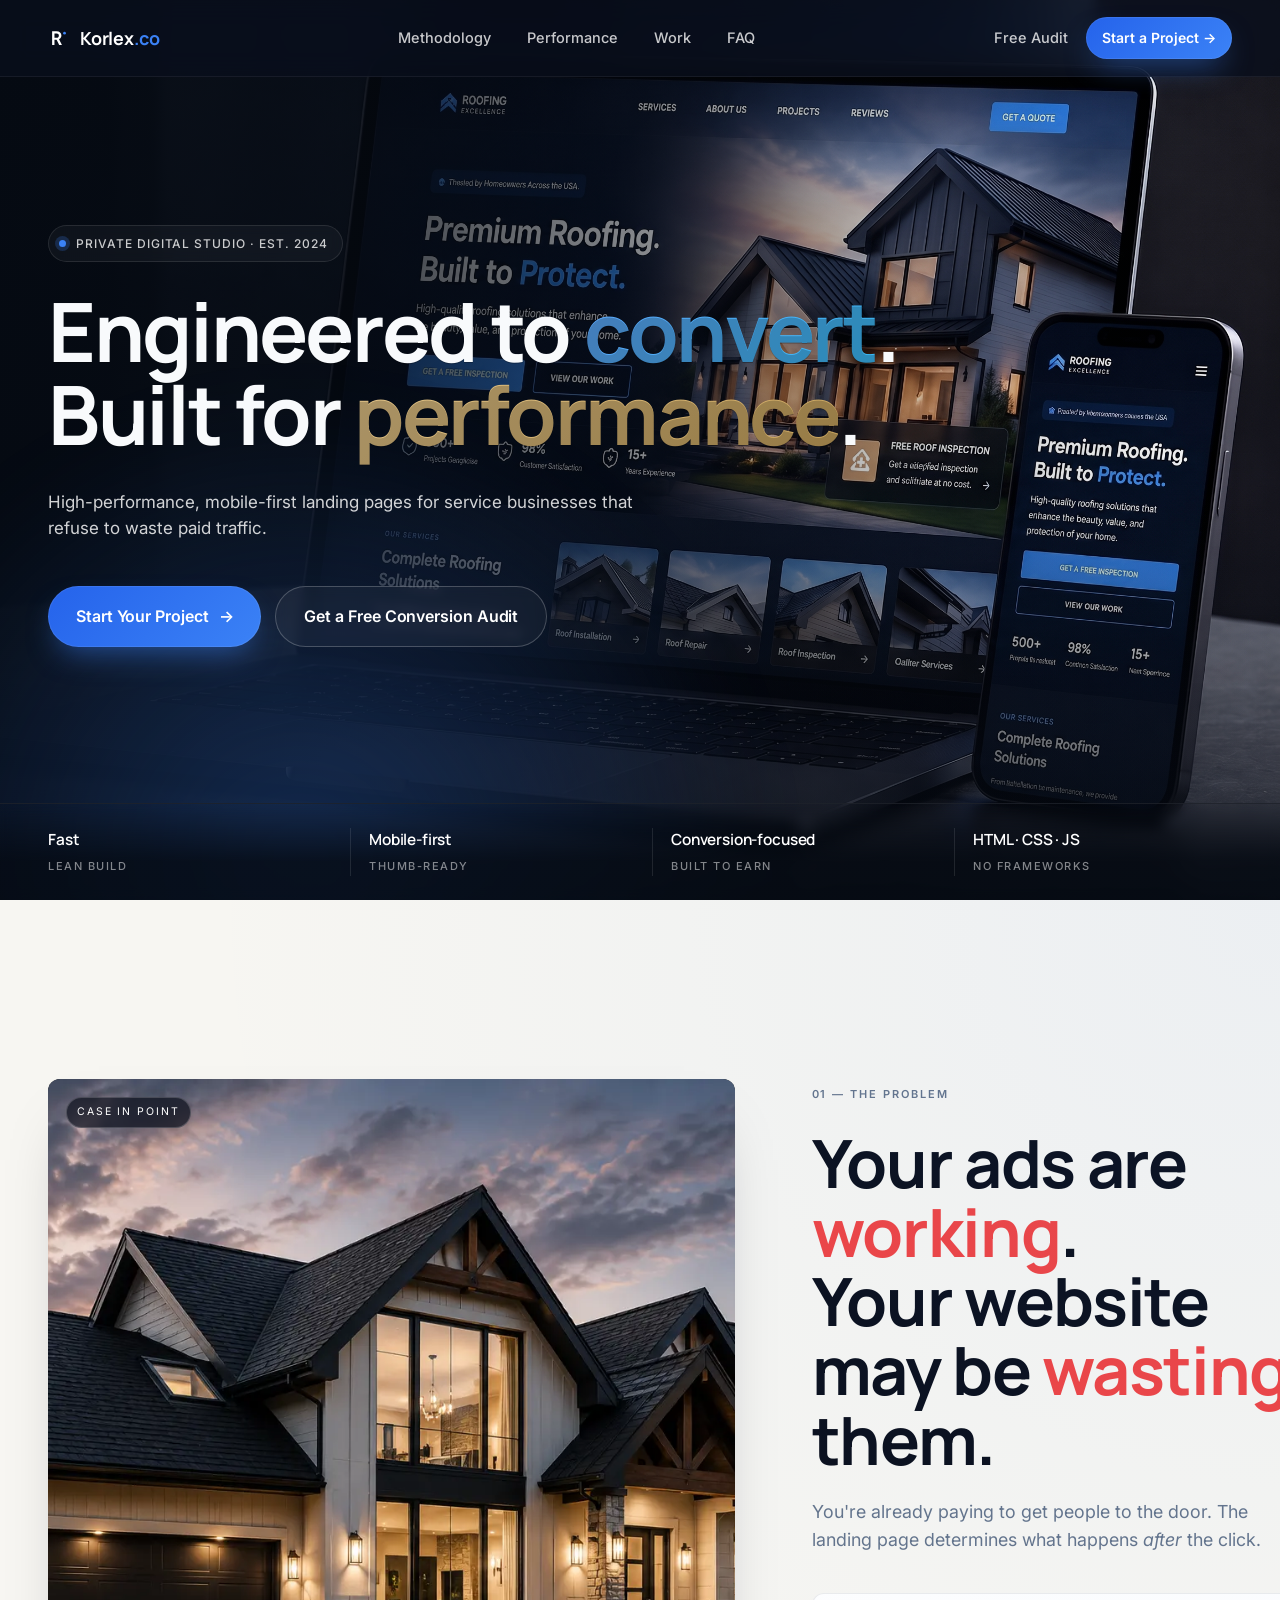
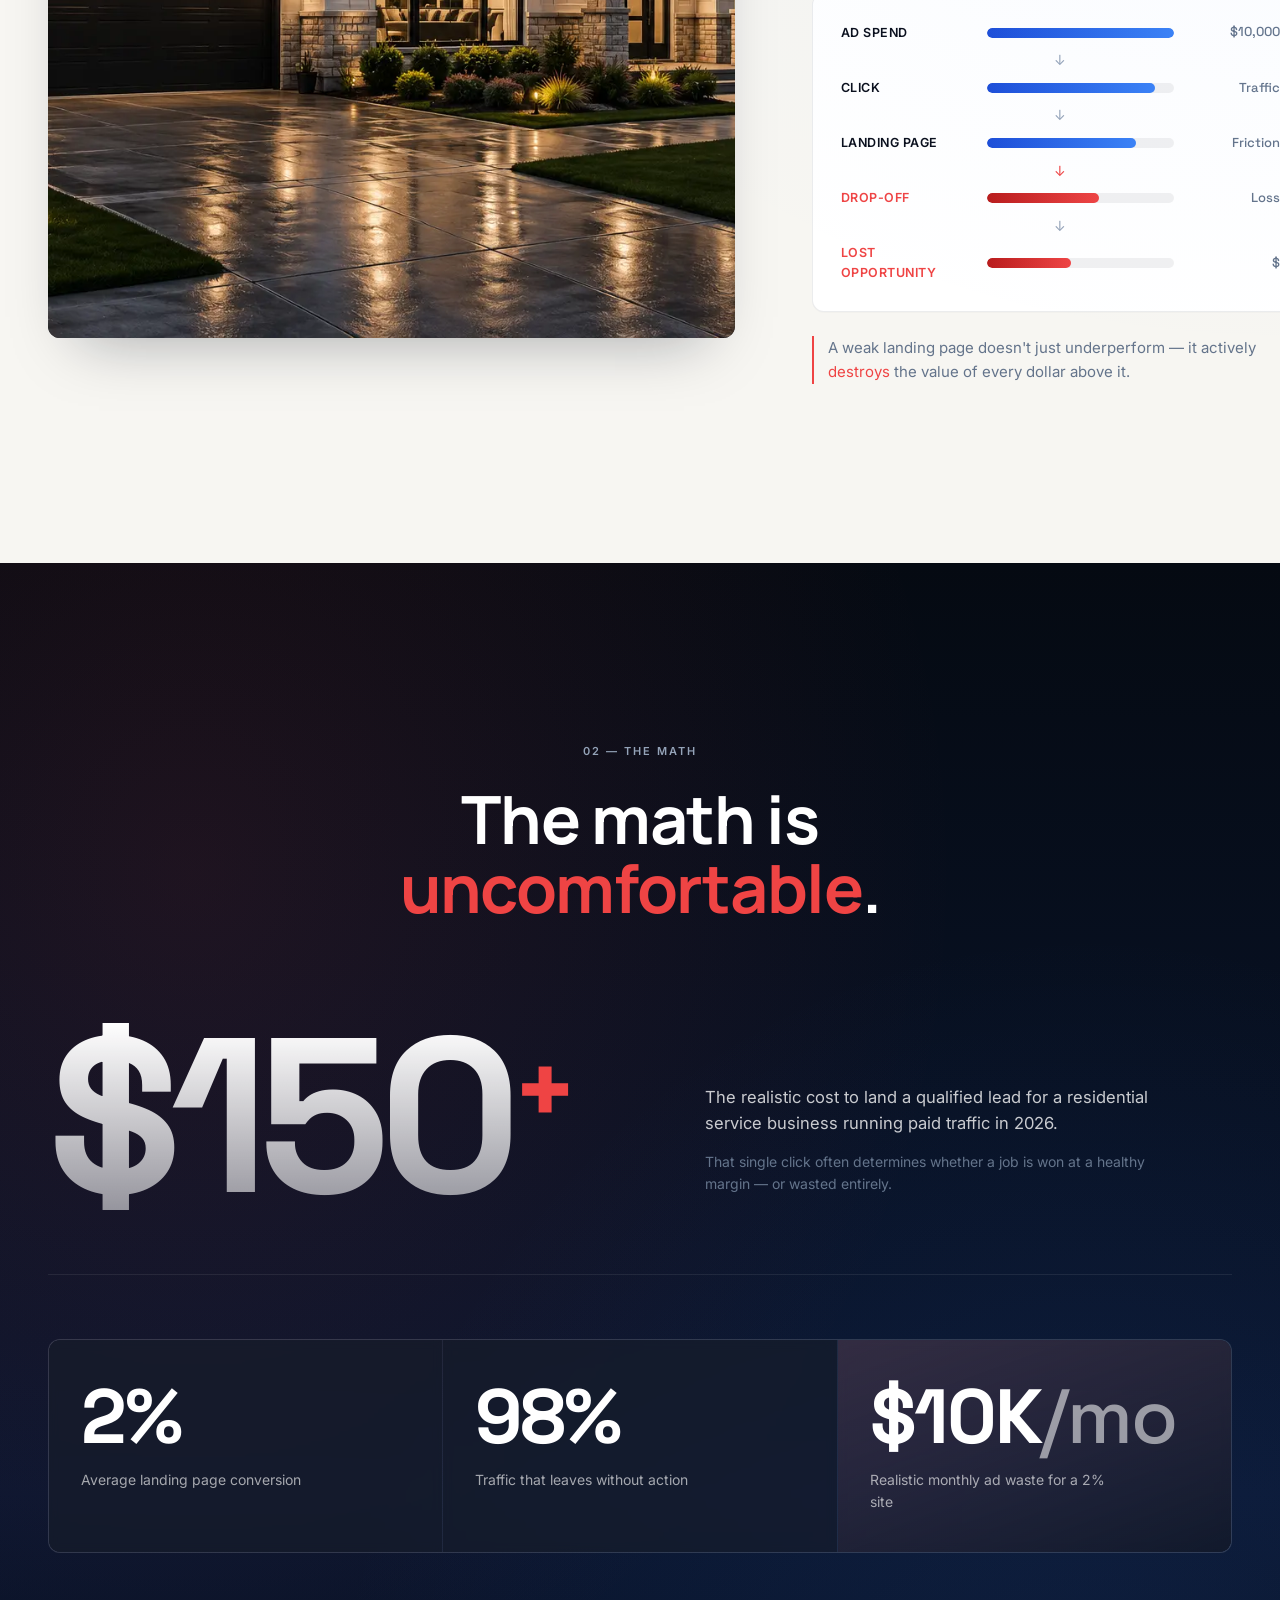
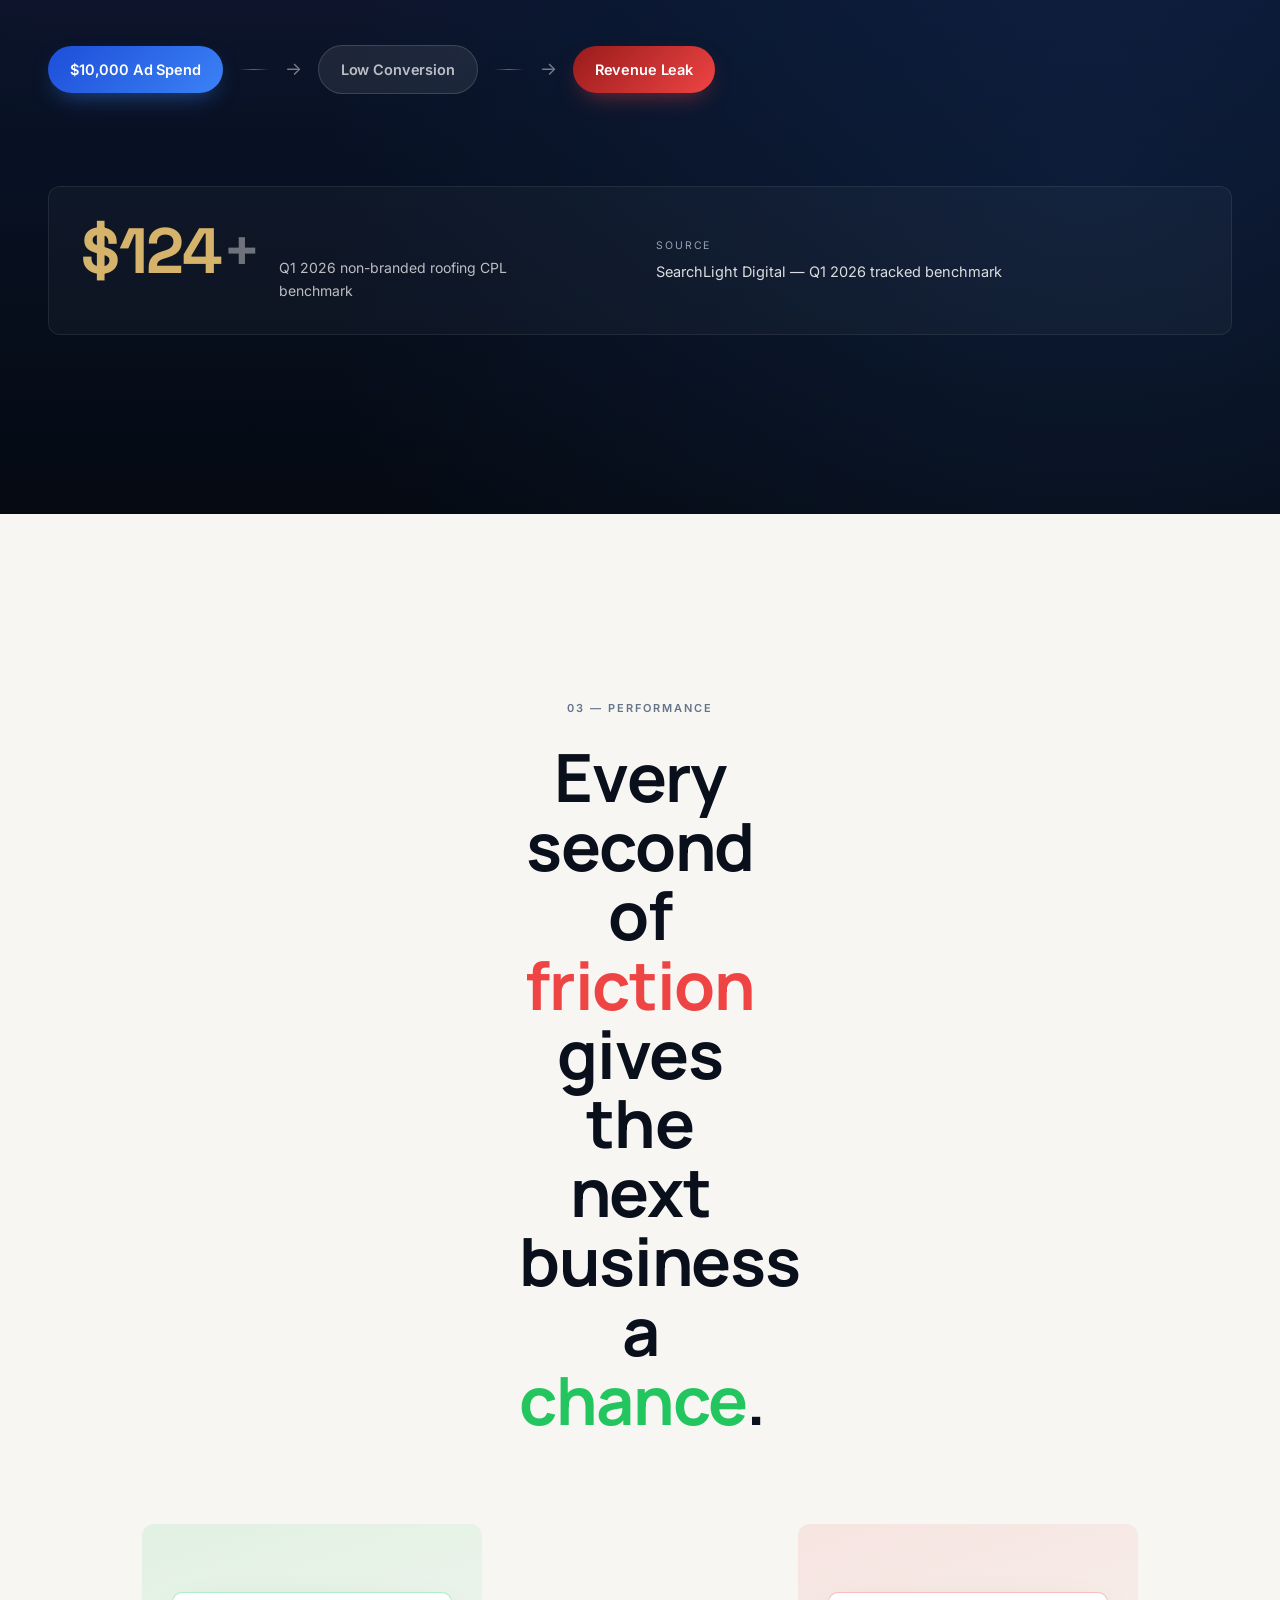
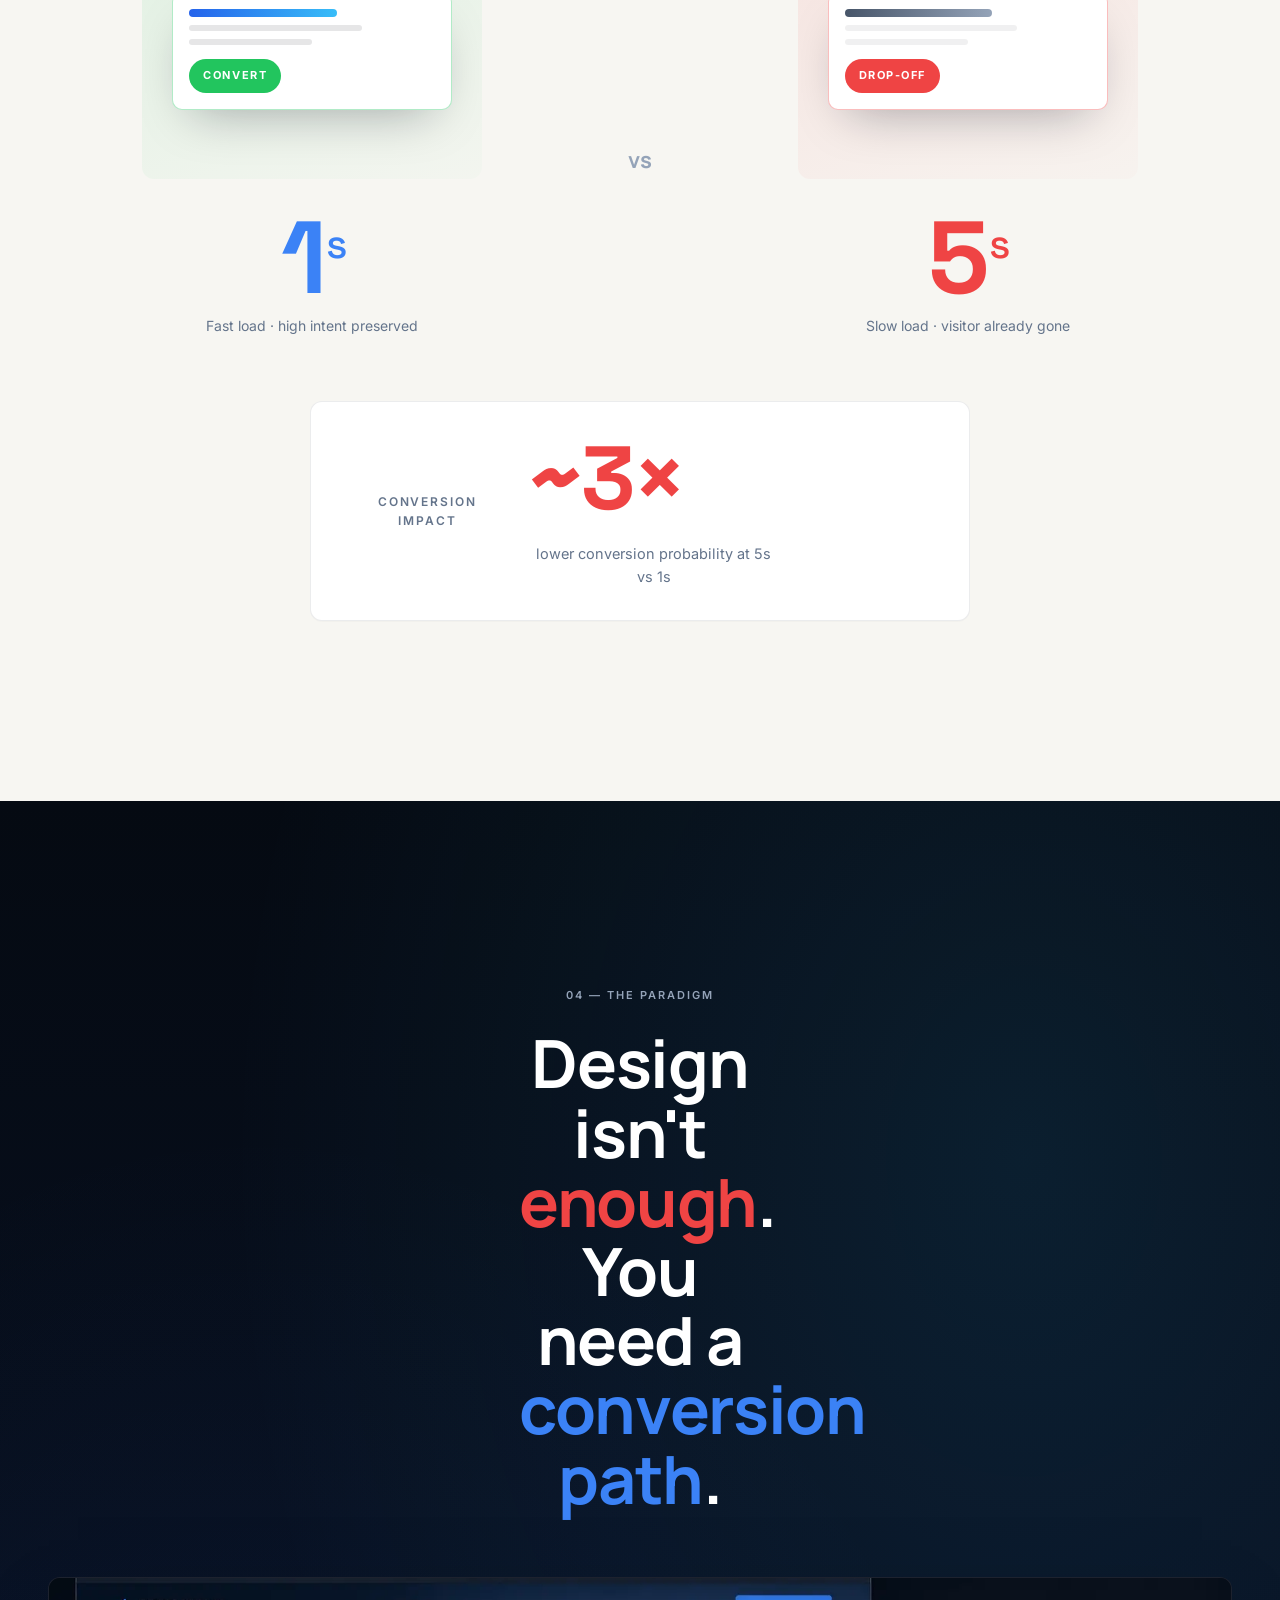
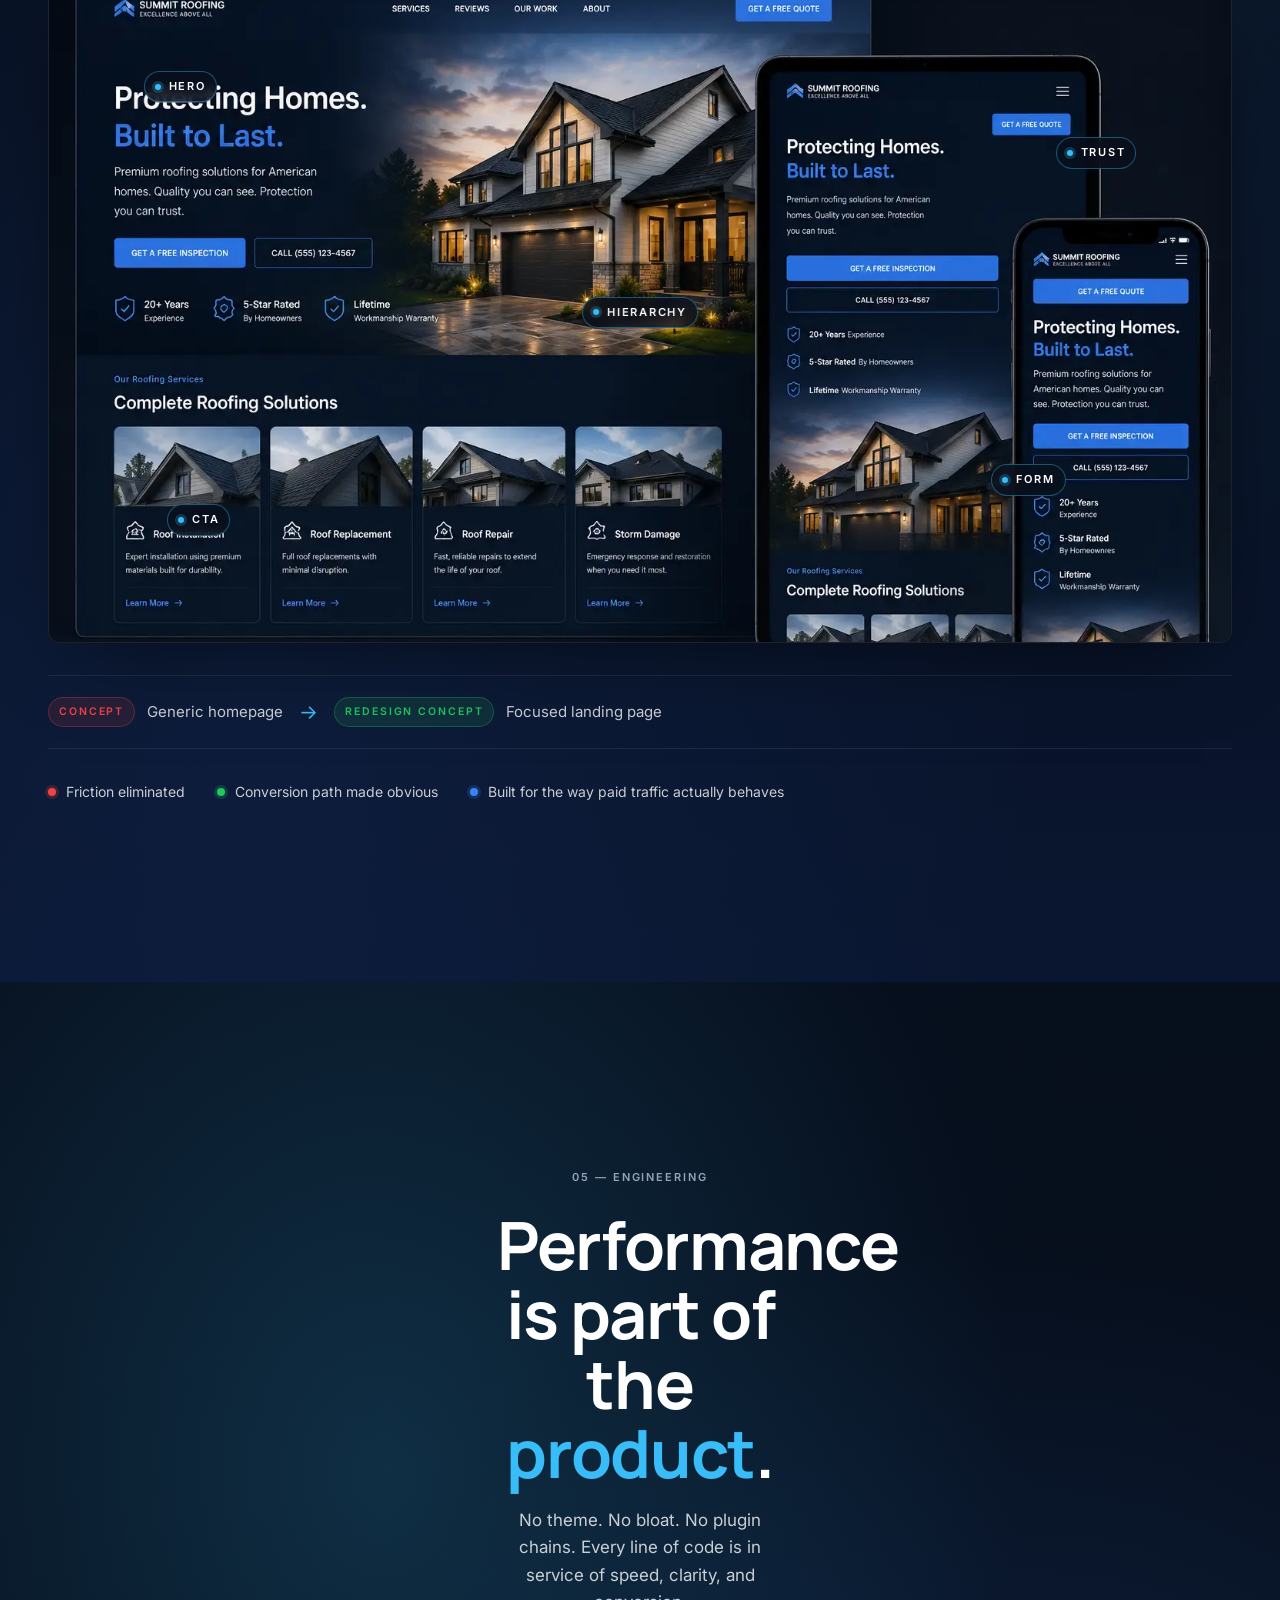
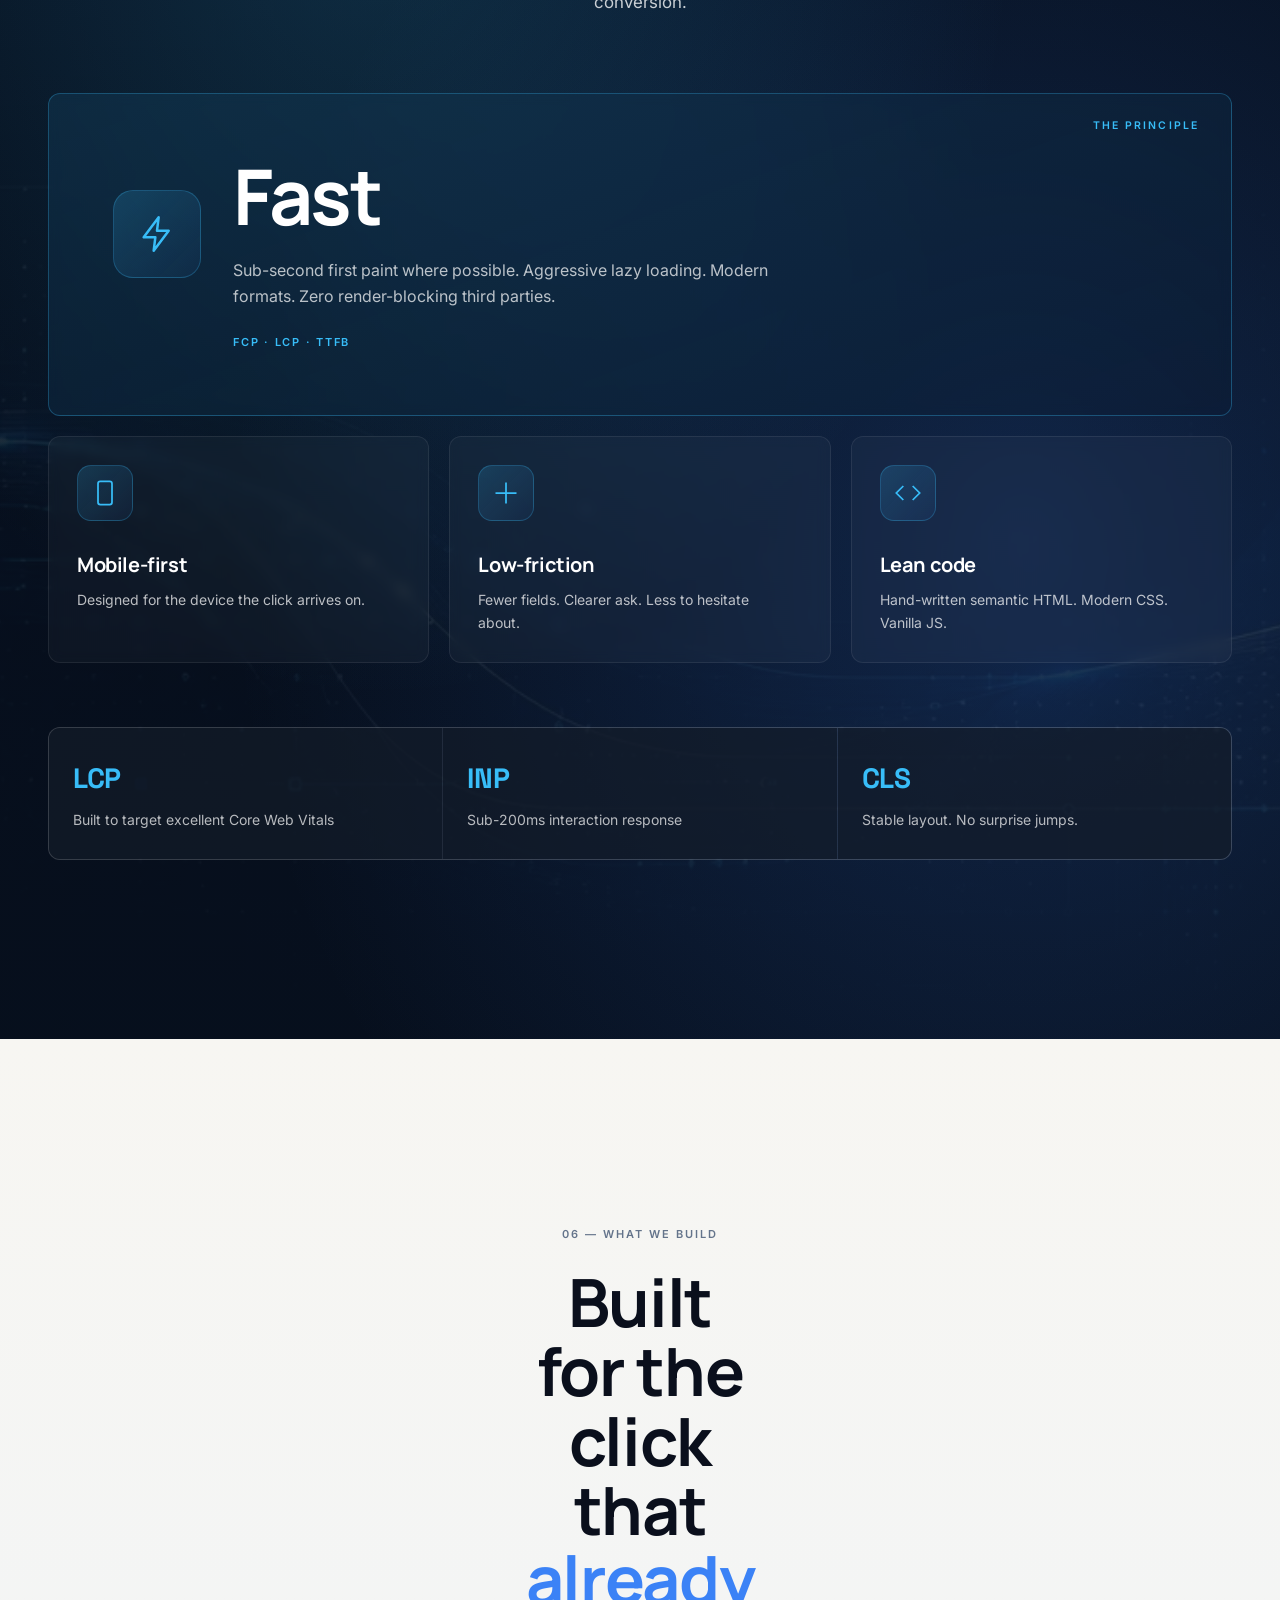
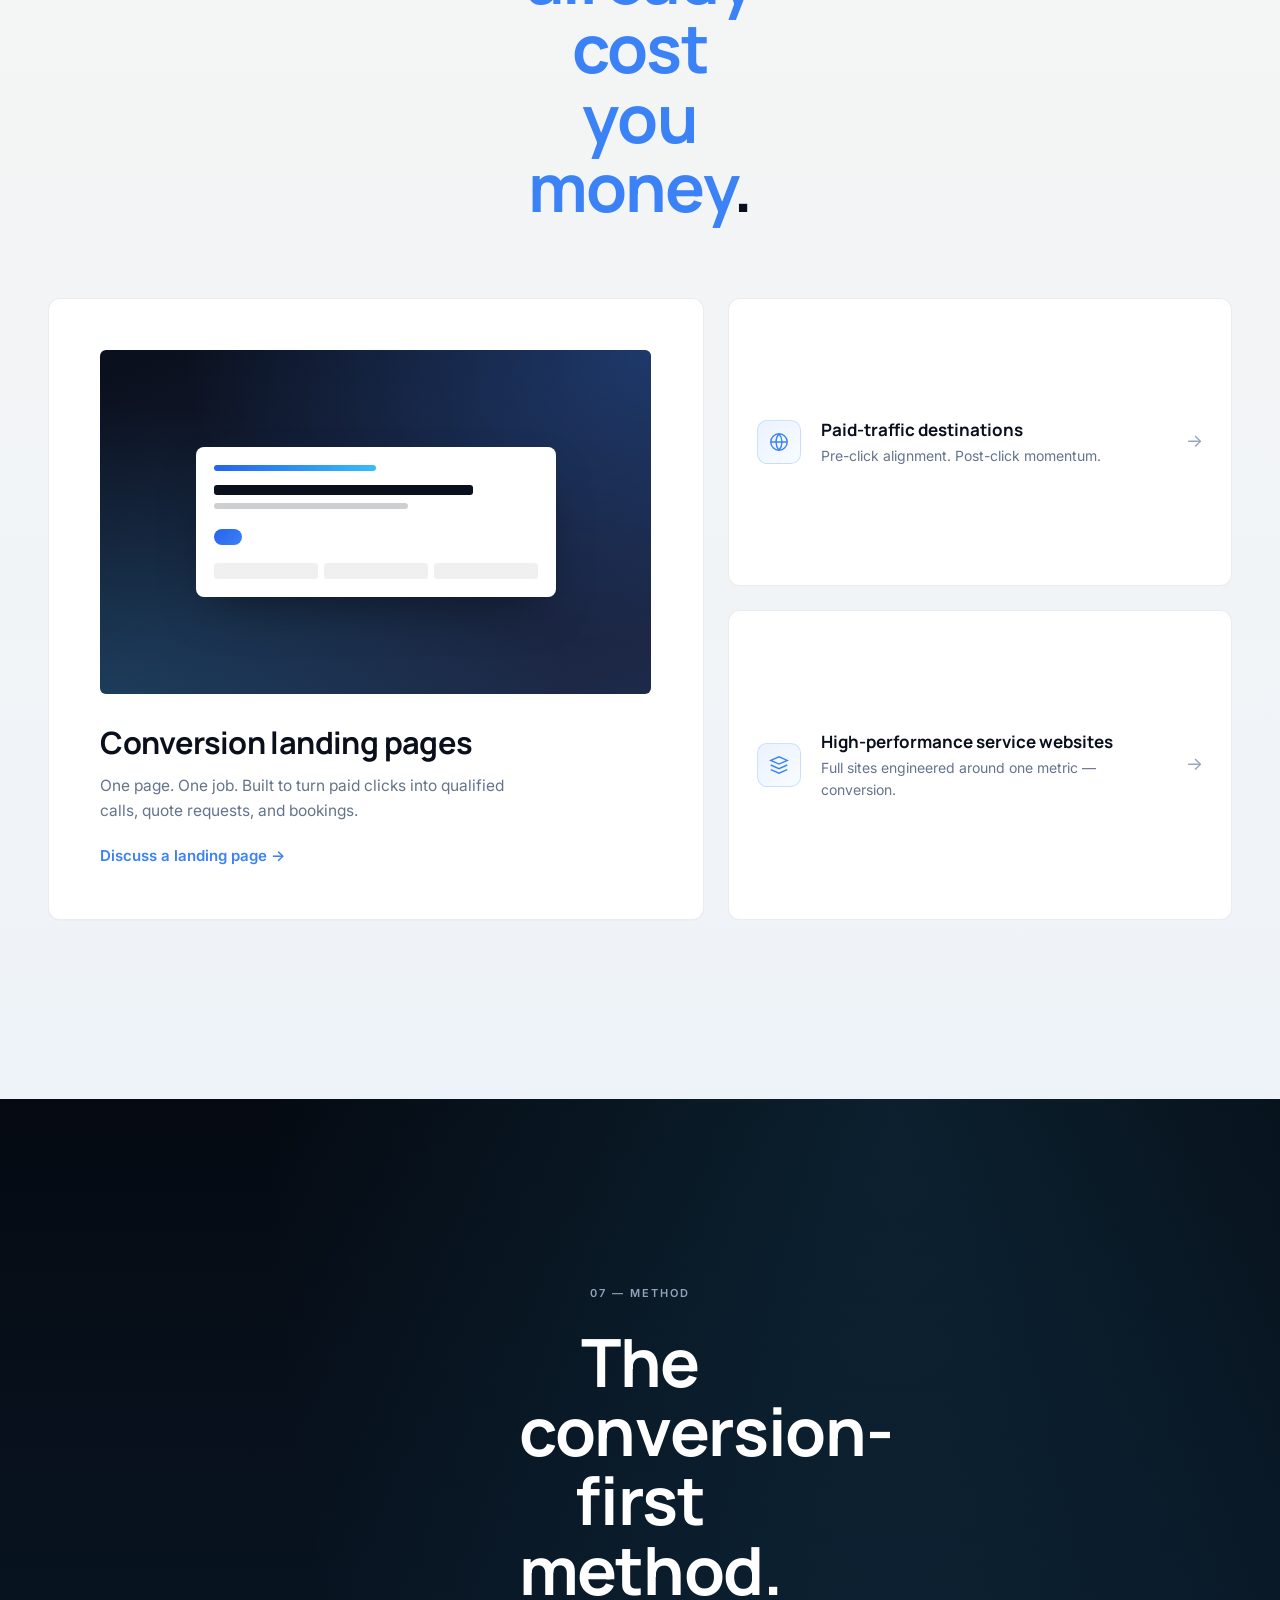
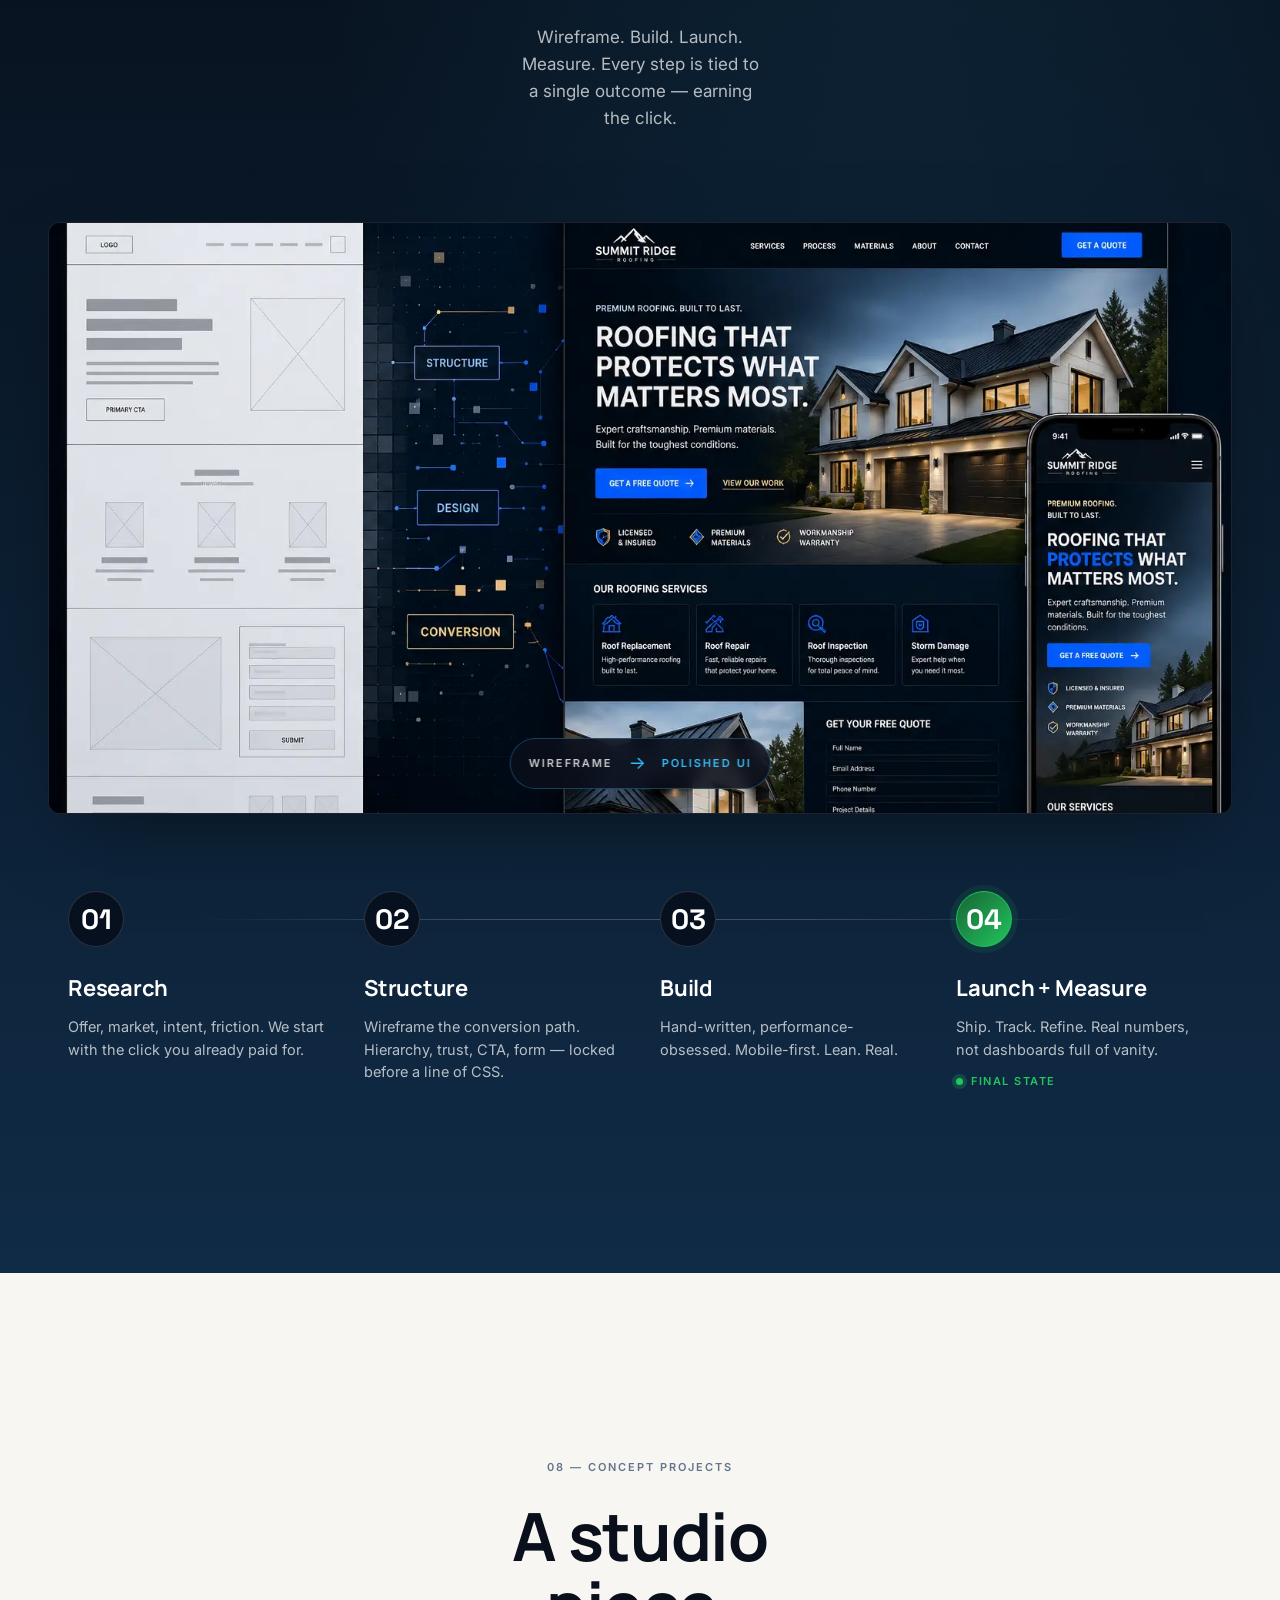
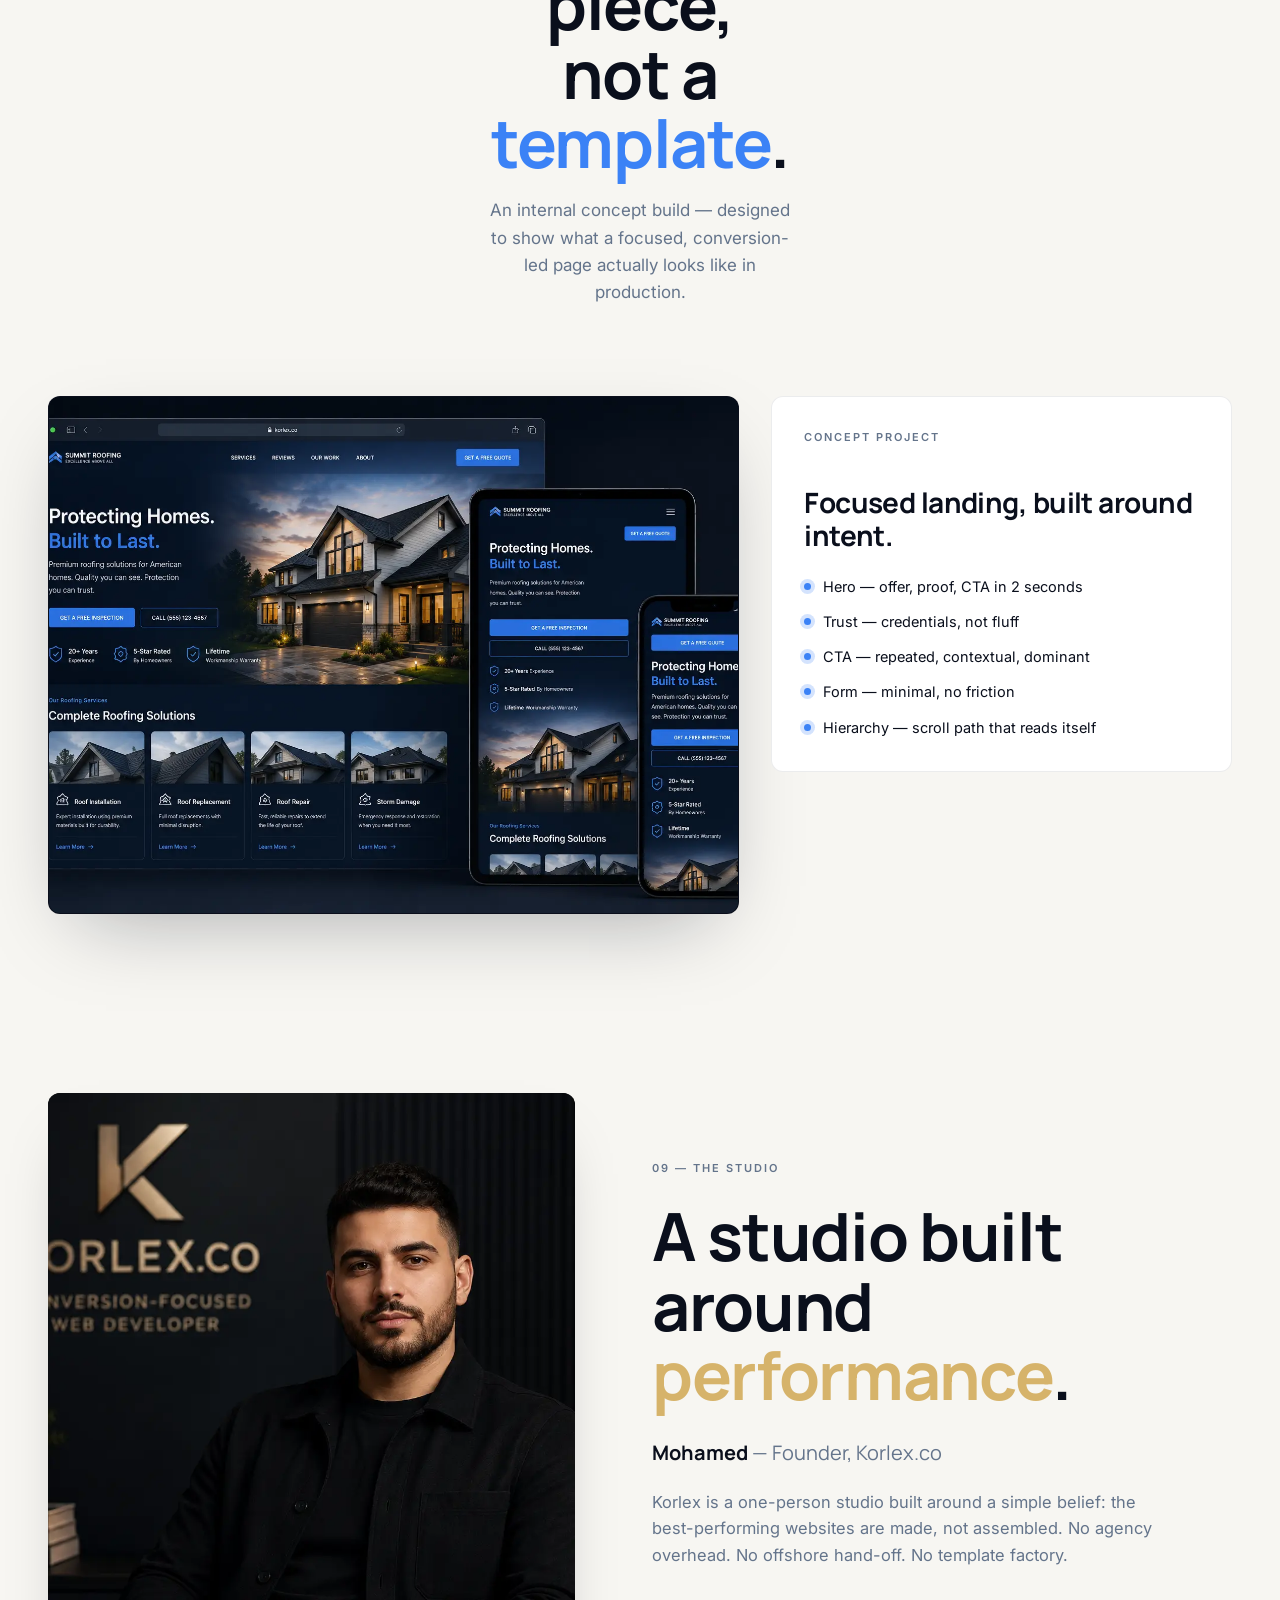
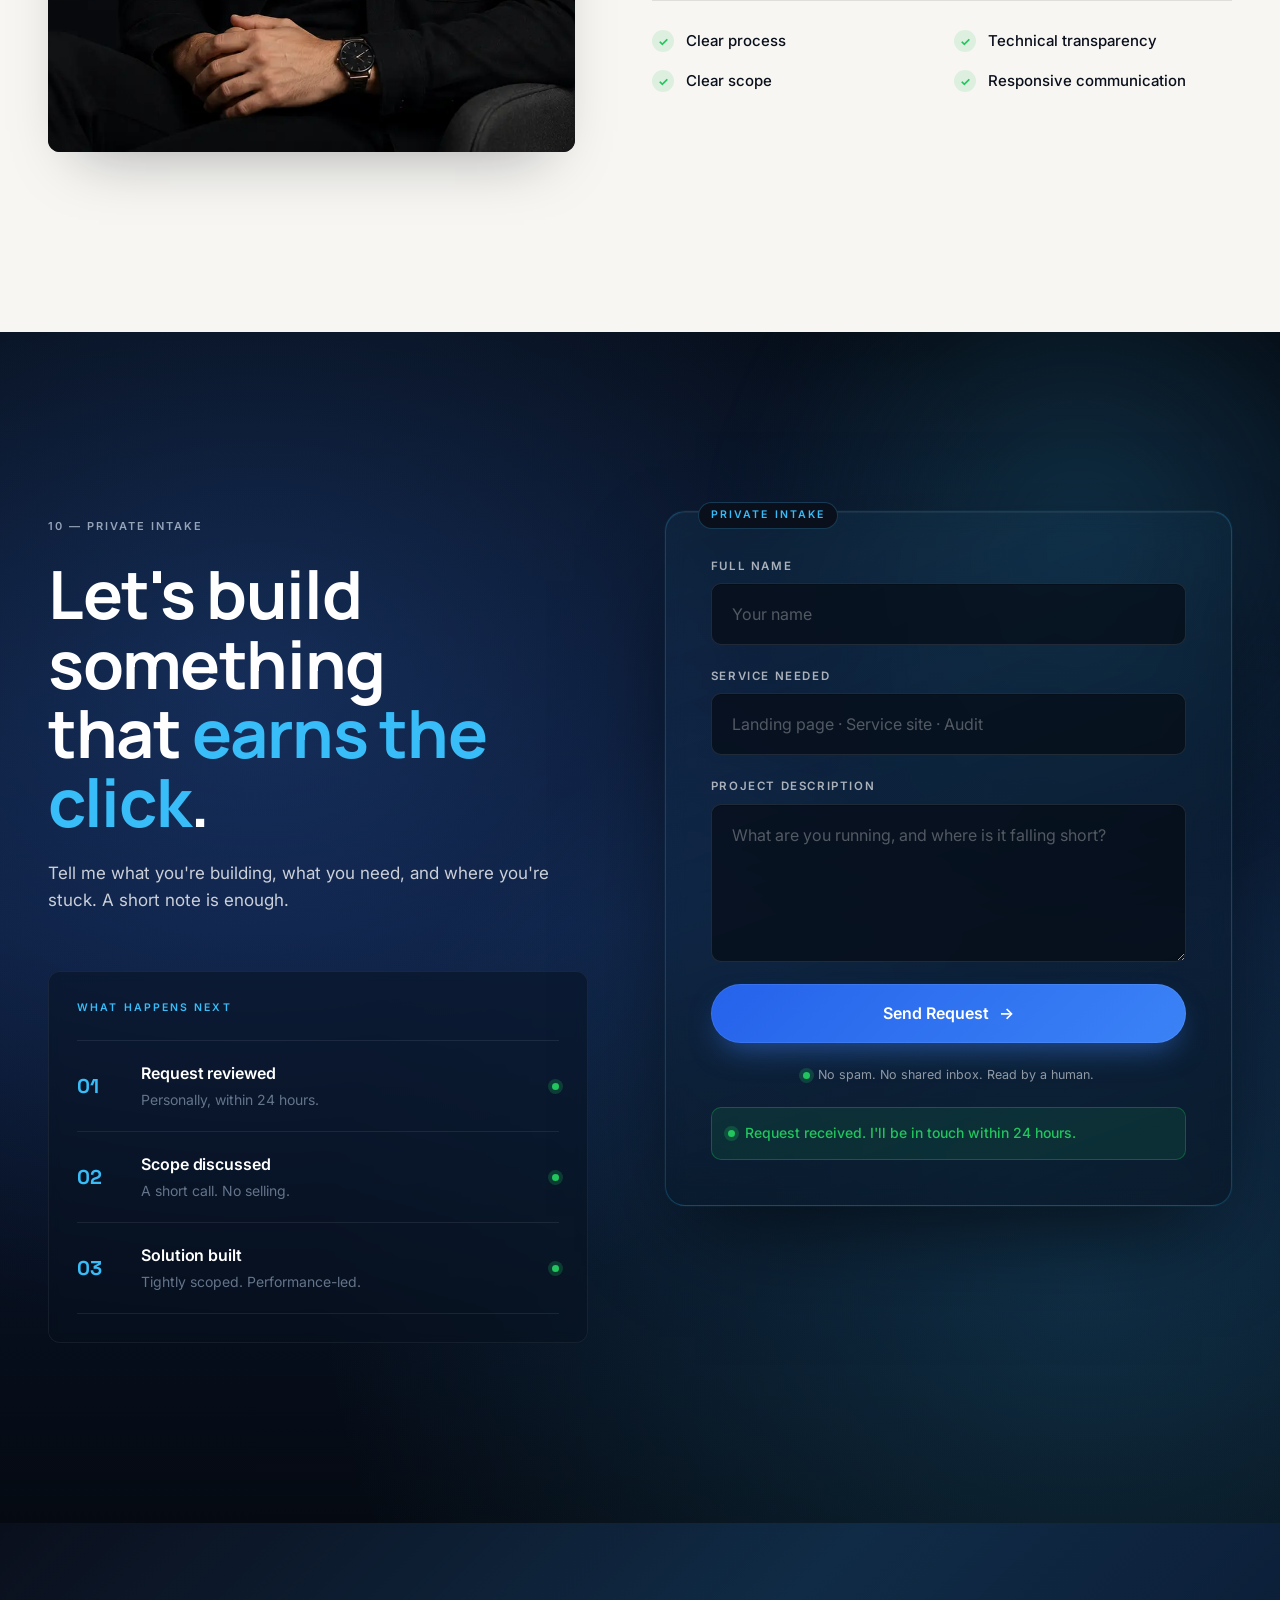
==== commit 8659b2a3: "V1.1" ====
--- a/Korlex-Premium-v2/index.html
+++ b/Korlex-Premium-v2/index.html
@@ -89,29 +89,25 @@
                     </a>
                     <a href="#audit" class="btn btn-ghost btn-lg">Get a Free Conversion Audit</a>
                 </div>
-
-                <p class="hero-micro">
-                    Clear strategy. Fast execution. Conversion-focused development.
-                </p>
-            </div>
-
-            <div class="hero-bottom-strip">
+            </div>
+
+            <div class="hero-bottom-strip" aria-label="Credibility">
                 <div class="container hero-bottom-inner">
                     <div class="strip-item">
-                        <span class="strip-num">93</span>
-                        <span class="strip-label">Lighthouse Perf. Target</span>
+                        <span class="strip-num">Fast</span>
+                        <span class="strip-label">Lean build</span>
                     </div>
                     <div class="strip-item">
-                        <span class="strip-num">&lt; 2.5s</span>
-                        <span class="strip-label">LCP Target</span>
+                        <span class="strip-num">Mobile-first</span>
+                        <span class="strip-label">Thumb-ready</span>
                     </div>
                     <div class="strip-item">
-                        <span class="strip-num">100%</span>
-                        <span class="strip-label">Custom Built</span>
+                        <span class="strip-num">Conversion-focused</span>
+                        <span class="strip-label">Built to earn</span>
                     </div>
                     <div class="strip-item">
-                        <span class="strip-num">$124+</span>
-                        <span class="strip-label">Roofing CPL Benchmark</span>
+                        <span class="strip-num">HTML · CSS · JS</span>
+                        <span class="strip-label">No frameworks</span>
                     </div>
                 </div>
             </div>
@@ -180,7 +176,7 @@
         <section class="math" id="math">
             <div class="math-bg" aria-hidden="true"></div>
             <div class="container">
-                <div class="math-head">
+                <div class="math-head center">
                     <span class="kicker kicker-light">02 — The Math</span>
                     <h2 class="display-2 light">
                         The math is <span class="hl-red">uncomfortable</span>.
@@ -251,7 +247,7 @@
         <!-- ============== SPEED / PERFORMANCE RESEARCH ============== -->
         <section class="speed" id="performance">
             <div class="container">
-                <div class="speed-head">
+                <div class="speed-head center">
                     <span class="kicker">03 — Performance</span>
                     <h2 class="display-2">
                         Every second of <span class="hl-red">friction</span><br>
@@ -295,7 +291,7 @@
                     </div>
                 </div>
 
-                <div class="speed-result">
+                <div class="speed-result center">
                     <div class="result-label">Conversion impact</div>
                     <div class="result-value">
                         <span class="result-num">~3×</span>
@@ -308,7 +304,7 @@
         <!-- ============== PARADIGM SHIFT ============== -->
         <section class="paradigm" id="paradigm">
             <div class="container">
-                <div class="paradigm-head">
+                <div class="paradigm-head center">
                     <span class="kicker kicker-light">04 — The Paradigm</span>
                     <h2 class="display-2 light">
                         Design isn't <span class="hl-red">enough</span>.<br>
@@ -364,7 +360,7 @@
             <div class="tech-glow" aria-hidden="true"></div>
 
             <div class="container tech-inner">
-                <div class="tech-head">
+                <div class="tech-head center">
                     <span class="kicker kicker-light">05 — Engineering</span>
                     <h2 class="display-2 light">
                         Performance is part of<br>
@@ -377,7 +373,7 @@
                 </div>
 
                 <div class="tech-principles">
-                    <div class="principle principle-feature">
+                    <div class="principle principle-feature principle-fast">
                         <div class="principle-icon" aria-hidden="true">
                             <svg viewBox="0 0 24 24" fill="none" stroke="currentColor" stroke-width="1.5">
                                 <path d="M13 2L4 14h7l-1 8 9-12h-7l1-8z" stroke-linejoin="round" stroke-linecap="round"/>
@@ -391,38 +387,36 @@
                         <div class="principle-tag">FCP · LCP · TTFB</div>
                     </div>
 
-                    <div class="principle-side">
-                        <div class="principle">
-                            <div class="principle-icon small" aria-hidden="true">
-                                <svg viewBox="0 0 24 24" fill="none" stroke="currentColor" stroke-width="1.5">
-                                    <rect x="6" y="2" width="12" height="20" rx="2"/>
-                                    <line x1="12" y1="18" x2="12" y2="18.01"/>
-                                </svg>
-                            </div>
-                            <h3 class="principle-title sm">Mobile-first</h3>
-                            <p class="principle-desc sm">Designed for the device the click arrives on.</p>
-                        </div>
-
-                        <div class="principle">
-                            <div class="principle-icon small" aria-hidden="true">
-                                <svg viewBox="0 0 24 24" fill="none" stroke="currentColor" stroke-width="1.5">
-                                    <path d="M3 12h18M12 3v18"/>
-                                </svg>
-                            </div>
-                            <h3 class="principle-title sm">Low-friction</h3>
-                            <p class="principle-desc sm">Fewer fields. Clearer ask. Less to hesitate about.</p>
-                        </div>
-
-                        <div class="principle">
-                            <div class="principle-icon small" aria-hidden="true">
-                                <svg viewBox="0 0 24 24" fill="none" stroke="currentColor" stroke-width="1.5">
-                                    <polyline points="16 18 22 12 16 6"/>
-                                    <polyline points="8 6 2 12 8 18"/>
-                                </svg>
-                            </div>
-                            <h3 class="principle-title sm">Lean code</h3>
-                            <p class="principle-desc sm">Hand-written semantic HTML. Modern CSS. Vanilla JS.</p>
-                        </div>
+                    <div class="principle">
+                        <div class="principle-icon" aria-hidden="true">
+                            <svg viewBox="0 0 24 24" fill="none" stroke="currentColor" stroke-width="1.5">
+                                <rect x="6" y="2" width="12" height="20" rx="2"/>
+                                <line x1="12" y1="18" x2="12" y2="18.01"/>
+                            </svg>
+                        </div>
+                        <h3 class="principle-title sm">Mobile-first</h3>
+                        <p class="principle-desc sm">Designed for the device the click arrives on.</p>
+                    </div>
+
+                    <div class="principle">
+                        <div class="principle-icon" aria-hidden="true">
+                            <svg viewBox="0 0 24 24" fill="none" stroke="currentColor" stroke-width="1.5">
+                                <path d="M3 12h18M12 3v18"/>
+                            </svg>
+                        </div>
+                        <h3 class="principle-title sm">Low-friction</h3>
+                        <p class="principle-desc sm">Fewer fields. Clearer ask. Less to hesitate about.</p>
+                    </div>
+
+                    <div class="principle">
+                        <div class="principle-icon" aria-hidden="true">
+                            <svg viewBox="0 0 24 24" fill="none" stroke="currentColor" stroke-width="1.5">
+                                <polyline points="16 18 22 12 16 6"/>
+                                <polyline points="8 6 2 12 8 18"/>
+                            </svg>
+                        </div>
+                        <h3 class="principle-title sm">Lean code</h3>
+                        <p class="principle-desc sm">Hand-written semantic HTML. Modern CSS. Vanilla JS.</p>
                     </div>
                 </div>
 
@@ -446,7 +440,7 @@
         <!-- ============== WHAT KORLEX BUILDS ============== -->
         <section class="services" id="services">
             <div class="container">
-                <div class="services-head">
+                <div class="services-head center">
                     <span class="kicker">06 — What We Build</span>
                     <h2 class="display-2">
                         Built for the click that<br>
@@ -512,12 +506,15 @@
         <!-- ============== METHOD ============== -->
         <section class="method" id="method">
             <div class="container">
-                <div class="method-head">
+                <div class="method-head center">
                     <span class="kicker kicker-light">07 — Method</span>
                     <h2 class="display-2 light">
-                        Wireframe. <span class="hl-cyan">Build</span>.<br>
-                        Launch. <span class="hl-cyan">Measure</span>.
-                    </h2>
+                        The conversion-first method.
+                    </h2>
+                    <p class="method-sub">
+                        Wireframe. Build. Launch. Measure.
+                        Every step is tied to a single outcome — earning the click.
+                    </p>
                 </div>
 
                 <div class="method-stage">
@@ -569,8 +566,8 @@
         <!-- ============== WORK / CONCEPT SHOWCASE ============== -->
         <section class="work" id="work">
             <div class="container">
-                <div class="work-head">
-                    <span class="kicker">08 — Concept Work</span>
+                <div class="work-head center">
+                    <span class="kicker">08 — Concept Projects</span>
                     <h2 class="display-2">
                         A studio piece,<br>
                         not a <span class="hl-blue">template</span>.
@@ -611,8 +608,8 @@
                 <div class="founder-copy">
                     <span class="kicker">09 — The Studio</span>
                     <h2 class="display-2">
-                        A <span class="hl-gold">private studio</span><br>
-                        for serious operators.
+                        A studio built<br>
+                        around <span class="hl-gold">performance</span>.
                     </h2>
 
                     <p class="founder-name">
@@ -657,7 +654,7 @@
                         <ol class="wn-list">
                             <li>
                                 <span class="wn-num">01</span>
-                                <div>
+                                <div class="wn-body">
                                     <strong>Request reviewed</strong>
                                     <span class="muted small">Personally, within 24 hours.</span>
                                 </div>
@@ -665,17 +662,19 @@
                             </li>
                             <li>
                                 <span class="wn-num">02</span>
-                                <div>
-                                    <strong>We discuss the scope</strong>
+                                <div class="wn-body">
+                                    <strong>Scope discussed</strong>
                                     <span class="muted small">A short call. No selling.</span>
                                 </div>
+                                <span class="dot dot-green wn-dot" aria-label="Active"></span>
                             </li>
                             <li>
                                 <span class="wn-num">03</span>
-                                <div>
-                                    <strong>The right solution is built</strong>
+                                <div class="wn-body">
+                                    <strong>Solution built</strong>
                                     <span class="muted small">Tightly scoped. Performance-led.</span>
                                 </div>
+                                <span class="dot dot-green wn-dot" aria-label="Active"></span>
                             </li>
                         </ol>
                     </div>
@@ -697,7 +696,10 @@
                     <button type="submit" class="btn btn-primary btn-lg btn-block">
                         Send Request <span class="btn-arrow" aria-hidden="true">→</span>
                     </button>
-                    <p class="form-foot">No spam. No shared inbox. Read by a human.</p>
+                    <p class="form-foot">
+                        <span class="dot dot-green"></span>
+                        No spam. No shared inbox. Read by a human.
+                    </p>
                     <p class="form-success" id="formSuccess" hidden>
                         <span class="dot dot-green"></span>
                         Request received. I'll be in touch within 24 hours.
@@ -731,8 +733,8 @@
 
         <!-- ============== FAQ ============== -->
         <section class="faq" id="faq">
-            <div class="container faq-grid">
-                <div class="faq-head">
+            <div class="container">
+                <div class="faq-head center">
                     <span class="kicker">11 — FAQ</span>
                     <h2 class="display-2">Common questions,<br>answered plainly.</h2>
                 </div>
--- a/Korlex-Premium-v2/styles.css
+++ b/Korlex-Premium-v2/styles.css
@@ -16,7 +16,7 @@
     --cyan:        #38BDF8;
     --green:       #22C55E;
     --red:         #EF4444;
-    --gold:        #F4B942;
+    --gold:        #D6B36A;
 
     /* Gradient stops */
     --g-dark-1:    #050A12;
@@ -114,6 +114,14 @@
     max-width: 56ch;
 }
 
+.center {
+    text-align: center;
+    margin-left: auto;
+    margin-right: auto;
+    max-width: 60ch;
+}
+.center .lede { margin-left: auto; margin-right: auto; }
+
 .hl-blue   { color: var(--blue); }
 .hl-cyan   { color: var(--cyan); }
 .hl-green  { color: var(--green); }
@@ -305,11 +313,13 @@
 /* ---------- 06. HERO ---------- */
 .hero {
     position: relative;
-    min-height: 92svh;
+    height: 100svh;
+    min-height: 100svh;
     background: var(--navy);
     color: #fff;
     overflow: hidden;
     padding-top: 76px; /* header clearance */
+    isolation: isolate;
 }
 
 .hero-media {
@@ -318,9 +328,12 @@
     z-index: 0;
 }
 .hero-image {
-    width: 100%; height: 100%;
+    position: absolute;
+    inset: 0;
+    width: 100%;
+    height: 100%;
     object-fit: cover;
-    object-position: center;
+    object-position: center right;
 }
 
 .hero-overlay {
@@ -328,22 +341,26 @@
     inset: 0;
     z-index: 1;
     background:
+        /* Layer 1: dark navy → transparent from left */
         linear-gradient(90deg,
-            rgba(5,10,18,.92) 0%,
-            rgba(5,10,18,.72) 35%,
-            rgba(5,10,18,.25) 70%,
+            rgba(5,10,18,.96) 0%,
+            rgba(5,10,18,.85) 22%,
+            rgba(5,10,18,.55) 45%,
+            rgba(5,10,18,.18) 75%,
             rgba(5,10,18,0) 100%),
+        /* Layer 2: soft black behind lower content */
         linear-gradient(180deg,
-            rgba(5,10,18,.30) 0%,
-            rgba(5,10,18,0) 40%,
-            rgba(5,10,18,.85) 100%);
+            rgba(5,10,18,0) 0%,
+            rgba(5,10,18,0) 55%,
+            rgba(5,10,18,.55) 85%,
+            rgba(5,10,18,.90) 100%);
 }
 
 .hero-glow {
     position: absolute;
     z-index: 1;
-    width: 900px; height: 900px;
-    left: -200px; top: 30%;
+    width: 1100px; height: 1100px;
+    left: -250px; top: 35%;
     background: radial-gradient(circle, rgba(59,130,246,.28) 0%, transparent 60%);
     filter: blur(40px);
     pointer-events: none;
@@ -352,8 +369,12 @@
 .hero-content {
     position: relative;
     z-index: 2;
-    padding-top: clamp(60px, 9vh, 120px);
-    padding-bottom: clamp(40px, 6vh, 80px);
+    height: 100%;
+    display: flex;
+    flex-direction: column;
+    justify-content: center;
+    padding-top: 40px;
+    padding-bottom: clamp(140px, 16vh, 200px);
     max-width: 1480px;
 }
 
@@ -367,6 +388,7 @@
     border: 1px solid rgba(255,255,255,.10);
     border-radius: 999px;
     backdrop-filter: blur(6px);
+    align-self: flex-start;
 }
 .meta-label {
     font-size: 12px;
@@ -389,20 +411,33 @@
 .hero-title {
     font-family: var(--f-display);
     font-weight: 700;
-    font-size: clamp(38px, 7vw, 96px);
+    font-size: clamp(38px, 6.4vw, 92px);
     line-height: 1.02;
     letter-spacing: -0.028em;
-    max-width: 16ch;
-    margin-bottom: 28px;
-    text-shadow: 0 1px 0 rgba(0,0,0,.2);
+    max-width: 18ch;
+    margin-bottom: 32px;
+    color: #F8FAFC;
+    text-shadow: 0 1px 0 rgba(0,0,0,.25);
+}
+.hero-title .hl-blue {
+    background: linear-gradient(135deg, #60A5FA, #38BDF8);
+    -webkit-background-clip: text;
+    background-clip: text;
+    color: transparent;
+}
+.hero-title .hl-gold {
+    background: linear-gradient(135deg, #E5C68A, #C9A45C);
+    -webkit-background-clip: text;
+    background-clip: text;
+    color: transparent;
 }
 
 .hero-sub {
-    font-size: clamp(17px, 1.4vw, 21px);
-    line-height: 1.5;
+    font-size: clamp(17px, 1.25vw, 19px);
+    line-height: 1.55;
     color: rgba(255,255,255,.82);
     max-width: 56ch;
-    margin-bottom: 40px;
+    margin-bottom: 44px;
     font-weight: 400;
 }
 
@@ -410,22 +445,17 @@
     display: flex;
     gap: 14px;
     flex-wrap: wrap;
-    margin-bottom: 28px;
-}
-
-.hero-micro {
-    color: rgba(255,255,255,.55);
-    font-size: 13.5px;
-    letter-spacing: .02em;
+    margin-bottom: 0;
 }
 
 .hero-bottom-strip {
     position: absolute;
     left: 0; right: 0; bottom: 0;
     z-index: 3;
-    padding: 22px 0;
-    background: linear-gradient(180deg, transparent, rgba(5,10,18,.55));
-    border-top: 1px solid rgba(255,255,255,.06);
+    padding: 24px 0;
+    background: linear-gradient(180deg, transparent 0%, rgba(5,10,18,.78) 60%);
+    border-top: 1px solid rgba(255,255,255,.08);
+    backdrop-filter: blur(6px);
 }
 .hero-bottom-inner {
     display: grid;
@@ -436,27 +466,31 @@
 .strip-item {
     display: flex;
     flex-direction: column;
-    gap: 4px;
-}
+    gap: 6px;
+    padding-left: 18px;
+    border-left: 1px solid rgba(255,255,255,.10);
+}
+.strip-item:first-child { border-left: 0; padding-left: 0; }
 .strip-num {
-    font-family: var(--f-num);
-    font-weight: 700;
-    font-size: clamp(22px, 2vw, 30px);
+    font-family: var(--f-display);
+    font-weight: 600;
+    font-size: clamp(15px, 1.2vw, 18px);
     color: #fff;
     letter-spacing: -0.01em;
 }
 .strip-label {
-    font-size: 11.5px;
+    font-size: 11px;
     letter-spacing: .14em;
     text-transform: uppercase;
-    color: rgba(255,255,255,.55);
+    color: rgba(255,255,255,.5);
+    font-weight: 500;
 }
 
 /* ---------- 07. PAIN ---------- */
 .pain {
     background: var(--ivory);
     color: var(--navy);
-    padding: clamp(80px, 12vw, 160px) 0;
+    padding: clamp(120px, 14vw, 180px) 0;
     position: relative;
     overflow: hidden;
 }
@@ -470,7 +504,7 @@
 
 .pain-grid {
     display: grid;
-    grid-template-columns: 1.05fr 1fr;
+    grid-template-columns: 58% 42%;
     gap: clamp(40px, 6vw, 88px);
     align-items: start;
 }
@@ -573,7 +607,7 @@
     position: relative;
     background: linear-gradient(180deg, var(--g-dark-1) 0%, var(--g-dark-2) 60%, var(--g-dark-1) 100%);
     color: #fff;
-    padding: clamp(90px, 12vw, 160px) 0;
+    padding: clamp(120px, 14vw, 180px) 0;
     overflow: hidden;
 }
 .math-bg {
@@ -729,7 +763,7 @@
 .speed {
     background: var(--ivory);
     color: var(--navy);
-    padding: clamp(90px, 12vw, 160px) 0;
+    padding: clamp(120px, 14vw, 180px) 0;
     position: relative;
     overflow: hidden;
 }
@@ -741,7 +775,8 @@
         linear-gradient(180deg, var(--g-light-1) 0%, var(--g-light-2) 100%);
     z-index: -1;
 }
-.speed-head { max-width: 22ch; margin-bottom: clamp(48px, 6vw, 80px); }
+.speed-head { max-width: 22ch; margin-bottom: clamp(56px, 7vw, 100px); }
+.speed-head.center { margin-left: auto; margin-right: auto; }
 
 .speed-compare {
     display: grid;
@@ -887,7 +922,7 @@
 .paradigm {
     background: linear-gradient(180deg, #050A12 0%, #0A1630 100%);
     color: #fff;
-    padding: clamp(90px, 12vw, 160px) 0;
+    padding: clamp(120px, 14vw, 180px) 0;
     position: relative;
     overflow: hidden;
 }
@@ -902,6 +937,7 @@
 }
 .paradigm > .container { position: relative; z-index: 1; }
 .paradigm-head { max-width: 22ch; margin-bottom: clamp(40px, 5vw, 64px); }
+.paradigm-head.center { margin-left: auto; margin-right: auto; }
 
 .paradigm-stage {
     position: relative;
@@ -996,7 +1032,7 @@
 .tech {
     position: relative;
     color: #fff;
-    padding: clamp(90px, 12vw, 160px) 0;
+    padding: clamp(120px, 14vw, 180px) 0;
     overflow: hidden;
     isolation: isolate;
 }
@@ -1033,12 +1069,14 @@
 
 .tech-inner { position: relative; z-index: 1; }
 .tech-head { max-width: 26ch; margin-bottom: clamp(48px, 6vw, 80px); }
-.tech-lede { color: rgba(255,255,255,.78); font-size: 17px; max-width: 50ch; margin-top: 20px; }
+.tech-head.center { margin-left: auto; margin-right: auto; }
+.tech-lede { color: rgba(255,255,255,.78); font-size: 17px; max-width: 50ch; margin-top: 20px; margin-left: auto; margin-right: auto; }
 
 .tech-principles {
     display: grid;
-    grid-template-columns: 1.2fr 1fr;
-    gap: 24px;
+    grid-template-columns: repeat(3, 1fr);
+    grid-template-rows: auto auto;
+    gap: 20px;
     margin-bottom: clamp(40px, 5vw, 64px);
 }
 .principle {
@@ -1049,17 +1087,53 @@
     backdrop-filter: blur(6px);
 }
 .principle-feature {
-    grid-row: span 2;
-    padding: clamp(32px, 3vw, 48px);
+    grid-column: 1 / -1;
+    grid-row: 1;
+    padding: clamp(40px, 5vw, 72px);
     background:
-        linear-gradient(160deg, rgba(56,189,248,.10), rgba(59,130,246,.04)),
+        linear-gradient(160deg, rgba(56,189,248,.12), rgba(59,130,246,.04)),
         rgba(7,16,30,.4);
-    border-color: rgba(56,189,248,.25);
-    display: flex;
-    flex-direction: column;
-    justify-content: space-between;
-    min-height: 360px;
-}
+    border-color: rgba(56,189,248,.30);
+    display: grid;
+    grid-template-columns: auto 1fr;
+    grid-template-rows: auto auto;
+    gap: 24px 32px;
+    align-items: center;
+    position: relative;
+    overflow: hidden;
+}
+.principle-feature::before {
+    content: "THE PRINCIPLE";
+    position: absolute;
+    top: 24px; right: 32px;
+    font-size: 10.5px;
+    letter-spacing: .2em;
+    text-transform: uppercase;
+    color: var(--cyan);
+    font-weight: 600;
+}
+.principle-feature .principle-icon {
+    grid-row: 1 / span 2;
+    width: 88px; height: 88px;
+    border-radius: 20px;
+    margin-bottom: 0;
+}
+.principle-feature .principle-icon svg { width: 40px; height: 40px; }
+.principle-feature .principle-title {
+    font-size: clamp(48px, 6vw, 84px);
+    line-height: 1;
+    margin-bottom: 0;
+    letter-spacing: -0.03em;
+}
+.principle-feature .principle-desc {
+    max-width: 56ch;
+    font-size: 16px;
+}
+.principle-feature .principle-tag {
+    grid-column: 2;
+    margin-top: 0;
+}
+
 .principle-icon {
     width: 56px; height: 56px;
     border-radius: 14px;
@@ -1072,12 +1146,6 @@
     margin-bottom: 28px;
 }
 .principle-icon svg { width: 28px; height: 28px; }
-.principle-icon.small {
-    width: 40px; height: 40px;
-    border-radius: 10px;
-    margin-bottom: 18px;
-}
-.principle-icon.small svg { width: 20px; height: 20px; }
 .principle-title {
     font-family: var(--f-display);
     font-weight: 700;
@@ -1103,13 +1171,6 @@
     color: var(--cyan);
 }
 
-.principle-side {
-    display: grid;
-    grid-template-rows: repeat(3, 1fr);
-    gap: 16px;
-}
-.principle-side .principle { padding: 22px 24px; }
-
 .tech-cwv {
     display: grid;
     grid-template-columns: repeat(3, 1fr);
@@ -1139,9 +1200,10 @@
 .services {
     background: linear-gradient(180deg, var(--g-light-1) 0%, var(--g-light-2) 100%);
     color: var(--navy);
-    padding: clamp(90px, 12vw, 160px) 0;
+    padding: clamp(120px, 14vw, 180px) 0;
 }
 .services-head { max-width: 22ch; margin-bottom: clamp(48px, 6vw, 80px); }
+.services-head.center { margin-left: auto; margin-right: auto; }
 
 .services-grid {
     display: grid;
@@ -1301,7 +1363,7 @@
     background:
         linear-gradient(180deg, var(--g-dark-1) 0%, var(--g-tech-2) 100%);
     color: #fff;
-    padding: clamp(90px, 12vw, 160px) 0;
+    padding: clamp(120px, 14vw, 180px) 0;
     position: relative;
     overflow: hidden;
 }
@@ -1314,7 +1376,9 @@
     pointer-events: none;
 }
 .method > .container { position: relative; z-index: 1; }
-.method-head { max-width: 18ch; margin-bottom: clamp(48px, 6vw, 80px); }
+.method-head { max-width: 22ch; margin-bottom: clamp(56px, 7vw, 96px); }
+.method-head.center { margin-left: auto; margin-right: auto; }
+.method-sub { color: rgba(255,255,255,.7); font-size: 17px; max-width: 52ch; margin-top: 20px; margin-left: auto; margin-right: auto; }
 
 .method-stage {
     position: relative;
@@ -1416,14 +1480,17 @@
 .work {
     background: var(--ivory);
     color: var(--navy);
-    padding: clamp(90px, 12vw, 160px) 0;
-}
-.work-head { max-width: 28ch; margin-bottom: clamp(48px, 6vw, 80px); }
+    padding: clamp(120px, 14vw, 180px) 0;
+}
+.work-head { max-width: 28ch; margin-bottom: clamp(56px, 7vw, 96px); }
+.work-head.center { margin-left: auto; margin-right: auto; }
 .work-lede {
     color: var(--slate);
     font-size: 17px;
     max-width: 56ch;
     margin-top: 20px;
+    margin-left: auto;
+    margin-right: auto;
 }
 
 .work-stage {
@@ -1482,7 +1549,7 @@
 .founder {
     background: var(--ivory);
     color: var(--navy);
-    padding: 0 0 clamp(90px, 12vw, 160px);
+    padding: 0 0 clamp(120px, 14vw, 180px);
     position: relative;
 }
 .founder-grid {
@@ -1550,9 +1617,10 @@
 .vip {
     position: relative;
     color: #fff;
-    padding: clamp(90px, 12vw, 160px) 0;
-    overflow: hidden;
-    background: linear-gradient(180deg, #050A12 0%, #0A1630 60%, #050A12 100%);
+    padding: clamp(120px, 14vw, 180px) 0;
+    overflow: hidden;
+    background:
+        linear-gradient(180deg, #050A12 0%, #0A1630 50%, #050A12 100%);
 }
 .vip-bg {
     position: absolute;
@@ -1574,63 +1642,103 @@
 
 .vip-grid {
     display: grid;
-    grid-template-columns: 1.05fr 1fr;
-    gap: clamp(40px, 6vw, 80px);
+    grid-template-columns: 1fr 1.05fr;
+    gap: clamp(40px, 6vw, 88px);
     align-items: start;
 }
-.vip-intro .display-2 { margin-bottom: 20px; max-width: 18ch; }
-.vip-lede { color: rgba(255,255,255,.78); font-size: 17px; max-width: 46ch; margin-bottom: 48px; }
-
-.what-next { display: flex; flex-direction: column; gap: 4px; }
+.vip-intro .display-2 { margin-bottom: 24px; max-width: 18ch; }
+.vip-lede { color: rgba(255,255,255,.78); font-size: 17px; max-width: 46ch; margin-bottom: 56px; }
+
+.what-next {
+    padding: 28px;
+    background: rgba(7,16,30,.5);
+    border: 1px solid rgba(255,255,255,.06);
+    border-radius: var(--rad);
+    backdrop-filter: blur(6px);
+}
 .wn-label {
-    font-size: 11px;
-    letter-spacing: .18em;
+    display: block;
+    font-size: 10.5px;
+    letter-spacing: .2em;
     text-transform: uppercase;
-    color: var(--slate-2);
-    margin-bottom: 20px;
+    color: var(--cyan);
+    font-weight: 600;
+    margin-bottom: 24px;
 }
 .wn-list {
     display: flex;
     flex-direction: column;
-    gap: 4px;
+    gap: 0;
 }
 .wn-list li {
     display: grid;
-    grid-template-columns: 56px 1fr 24px;
+    grid-template-columns: 48px 1fr 24px;
     align-items: center;
     gap: 16px;
-    padding: 18px 0;
+    padding: 20px 0;
     border-top: 1px solid rgba(255,255,255,.08);
 }
 .wn-list li:last-child { border-bottom: 1px solid rgba(255,255,255,.08); }
 .wn-num {
     font-family: var(--f-num);
     font-weight: 700;
-    font-size: 22px;
+    font-size: 20px;
     color: var(--cyan);
-}
+    letter-spacing: -0.01em;
+}
+.wn-body { display: flex; flex-direction: column; gap: 2px; }
 .wn-list strong {
     display: block;
     color: #fff;
     font-weight: 600;
-    font-size: 15.5px;
-    margin-bottom: 2px;
+    font-size: 16px;
+    letter-spacing: -0.005em;
 }
 .wn-dot { justify-self: end; }
+.wn-list li .wn-num { position: relative; }
+.wn-list li .wn-num::after {
+    content: "";
+    position: absolute;
+    top: 50%;
+    left: 100%;
+    margin-left: 8px;
+    width: 1px;
+    height: 1px;
+    background: var(--green);
+    border-radius: 50%;
+    box-shadow: 0 0 0 3px rgba(34,197,94,.18);
+    display: none;
+}
 
 .vip-form {
-    background: rgba(7,16,30,.55);
-    border: 1px solid rgba(56,189,248,.18);
+    background:
+        linear-gradient(160deg, rgba(56,189,248,.06), rgba(7,16,30,.55));
+    border: 1px solid rgba(56,189,248,.22);
     border-radius: var(--rad-lg);
-    padding: clamp(28px, 3vw, 44px);
+    padding: clamp(32px, 3.5vw, 52px);
     backdrop-filter: blur(10px);
     box-shadow:
-        0 0 0 1px rgba(56,189,248,.05),
-        0 30px 80px -30px rgba(0,0,0,.6),
-        inset 0 1px 0 rgba(255,255,255,.04);
+        0 0 0 1px rgba(56,189,248,.04),
+        0 40px 100px -30px rgba(0,0,0,.7),
+        inset 0 1px 0 rgba(255,255,255,.05);
     display: flex;
     flex-direction: column;
     gap: 22px;
+    position: relative;
+}
+.vip-form::before {
+    content: "PRIVATE INTAKE";
+    position: absolute;
+    top: -10px; left: 32px;
+    font-size: 10.5px;
+    letter-spacing: .2em;
+    text-transform: uppercase;
+    color: var(--cyan);
+    font-weight: 600;
+    background: var(--navy);
+    padding: 4px 12px;
+    border-radius: 999px;
+    border: 1px solid rgba(56,189,248,.25);
 }
 .form-row {
     display: flex;
@@ -1649,7 +1757,7 @@
     background: rgba(5,10,18,.65);
     border: 1px solid rgba(255,255,255,.10);
     border-radius: 10px;
-    padding: 16px 18px;
+    padding: 18px 20px;
     color: #fff;
     font-size: 16px;
     line-height: 1.5;
@@ -1670,12 +1778,16 @@
     background: rgba(5,10,18,.85);
     box-shadow:
         inset 0 1px 0 rgba(0,0,0,.2),
-        0 0 0 4px rgba(56,189,248,.12);
+        0 0 0 4px rgba(56,189,248,.15);
 }
 .form-foot {
-    color: rgba(255,255,255,.5);
+    color: rgba(255,255,255,.55);
     font-size: 12.5px;
     text-align: center;
+    display: inline-flex;
+    align-items: center;
+    justify-content: center;
+    gap: 8px;
 }
 .form-success {
     display: inline-flex;
@@ -1684,8 +1796,8 @@
     color: var(--green);
     font-size: 14px;
     font-weight: 500;
-    padding: 12px 14px;
-    background: rgba(34,197,94,.08);
+    padding: 14px 16px;
+    background: rgba(34,197,94,.10);
     border: 1px solid rgba(34,197,94,.30);
     border-radius: 10px;
 }
@@ -1723,16 +1835,14 @@
 .faq {
     background: var(--ivory);
     color: var(--navy);
-    padding: clamp(90px, 12vw, 160px) 0;
-}
-.faq-grid {
-    display: grid;
-    grid-template-columns: 1fr 1.4fr;
-    gap: clamp(40px, 6vw, 88px);
-    align-items: start;
-}
-.faq-head { position: sticky; top: 110px; }
-.faq-head .display-2 { max-width: 14ch; }
+    padding: clamp(120px, 14vw, 180px) 0;
+}
+.faq-head { margin-bottom: clamp(48px, 6vw, 80px); }
+.faq-head.center { margin-left: auto; margin-right: auto; }
+.faq-list {
+    max-width: 920px;
+    margin: 0 auto;
+}
 
 .faq-list {
     display: flex;
@@ -1810,7 +1920,7 @@
     display: flex;
     align-items: center;
     overflow: hidden;
-    padding: clamp(80px, 12vw, 140px) 0;
+    padding: clamp(120px, 14vw, 180px) 0;
     isolation: isolate;
 }
 .final-bg {
@@ -1950,12 +2060,14 @@
     .nav-mobile.is-open { display: flex; }
     .header-inner { height: 68px; }
     .hero { padding-top: 68px; }
+    .hero-content { padding-bottom: 160px; }
     .timeline { grid-template-columns: 1fr 1fr; gap: 32px 24px; }
     .timeline::before { display: none; }
     .step { padding: 0; }
-    .tech-principles { grid-template-columns: 1fr; }
-    .principle-feature { grid-row: auto; min-height: 0; }
-    .principle-side { grid-template-rows: auto; grid-template-columns: 1fr; }
+    .tech-principles { grid-template-columns: repeat(2, 1fr); }
+    .principle-feature { grid-column: 1 / -1; grid-template-columns: 1fr; }
+    .principle-feature .principle-icon { grid-row: auto; }
+    .principle-feature::before { right: 24px; top: 18px; }
     .services-grid { grid-template-columns: 1fr; }
     .svc-feature { grid-row: auto; }
     .vip-grid { grid-template-columns: 1fr; }
@@ -1963,29 +2075,34 @@
     .work-meta { position: static; }
     .founder-grid { grid-template-columns: 1fr; }
     .founder-image { aspect-ratio: 4 / 4.5; max-width: 520px; }
-    .math-spread { grid-template-columns: 1fr; gap: 32px; }
+    .math-spread { grid-template-columns: 1fr; gap: 32px; align-items: start; }
     .math-grid { grid-template-columns: 1fr; }
     .math-benchmark { grid-template-columns: 1fr; gap: 18px; padding: 24px; }
     .speed-compare { grid-template-columns: 1fr; }
     .speed-vs { padding-top: 0; font-size: 18px; }
-    .speed-result { flex-direction: column; align-items: flex-start; }
+    .speed-result { flex-direction: column; align-items: center; text-align: center; }
     .audit-inner { grid-template-columns: 1fr; align-items: flex-start; }
-    .faq-grid { grid-template-columns: 1fr; }
-    .faq-head { position: static; }
     .footer-inner { grid-template-columns: 1fr; gap: 24px; }
     .footer-meta { order: 3; }
+    .pain-grid { grid-template-columns: 1fr; }
 }
 
 @media (max-width: 720px) {
     body { font-size: 16px; }
     .container { padding-left: 20px; padding-right: 20px; }
-    .hero { min-height: 88svh; }
-    .hero-bottom-strip { display: none; }
-    .hero-content { padding-top: 40px; }
+    .hero { min-height: 100svh; }
+    .hero-image { object-position: 70% center; }
+    .hero-content { padding-bottom: 200px; }
+    .hero-bottom-strip { padding: 16px 0; }
+    .hero-bottom-inner { grid-template-columns: repeat(2, 1fr); gap: 14px 20px; }
     .pain-grid { grid-template-columns: 1fr; }
     .pain-image { aspect-ratio: 4 / 3; }
     .funnel-row { grid-template-columns: 90px 1fr 60px; gap: 10px; }
     .funnel { padding: 18px; }
+    .tech-principles { grid-template-columns: 1fr; }
+    .principle-feature { padding: 32px 24px; gap: 16px; }
+    .principle-feature .principle-icon { width: 64px; height: 64px; }
+    .principle-feature .principle-title { font-size: 56px; }
     .tech-cwv { grid-template-columns: 1fr; }
     .anno { font-size: 9.5px; padding: 4px 8px; }
     .anno-1 { top: 6%; left: 4%; }
@@ -2007,11 +2124,18 @@
     .bottom-nav { display: flex; }
     .site-footer { padding-bottom: 130px; }
     .work-frame { aspect-ratio: 4 / 5; }
-    .hero-ctas .btn { flex: 1; min-width: 200px; }
-    .final-ctas .btn { flex: 1; min-width: 200px; }
+    .hero-ctas { flex-direction: column; align-items: stretch; }
+    .hero-ctas .btn { width: 100%; }
+    .final-ctas { flex-direction: column; align-items: stretch; }
+    .final-ctas .btn { width: 100%; }
     .vip-form { padding: 24px; }
     .svc-feature { padding: 24px; }
     .svc-row { padding: 20px; }
+    .vip-intro { text-align: center; }
+    .vip-intro .display-2 { margin-left: auto; margin-right: auto; }
+    .vip-lede { margin-left: auto; margin-right: auto; }
+    .what-next { text-align: left; }
+    .center { text-align: center; }
 }
 
 @media (max-width: 380px) {
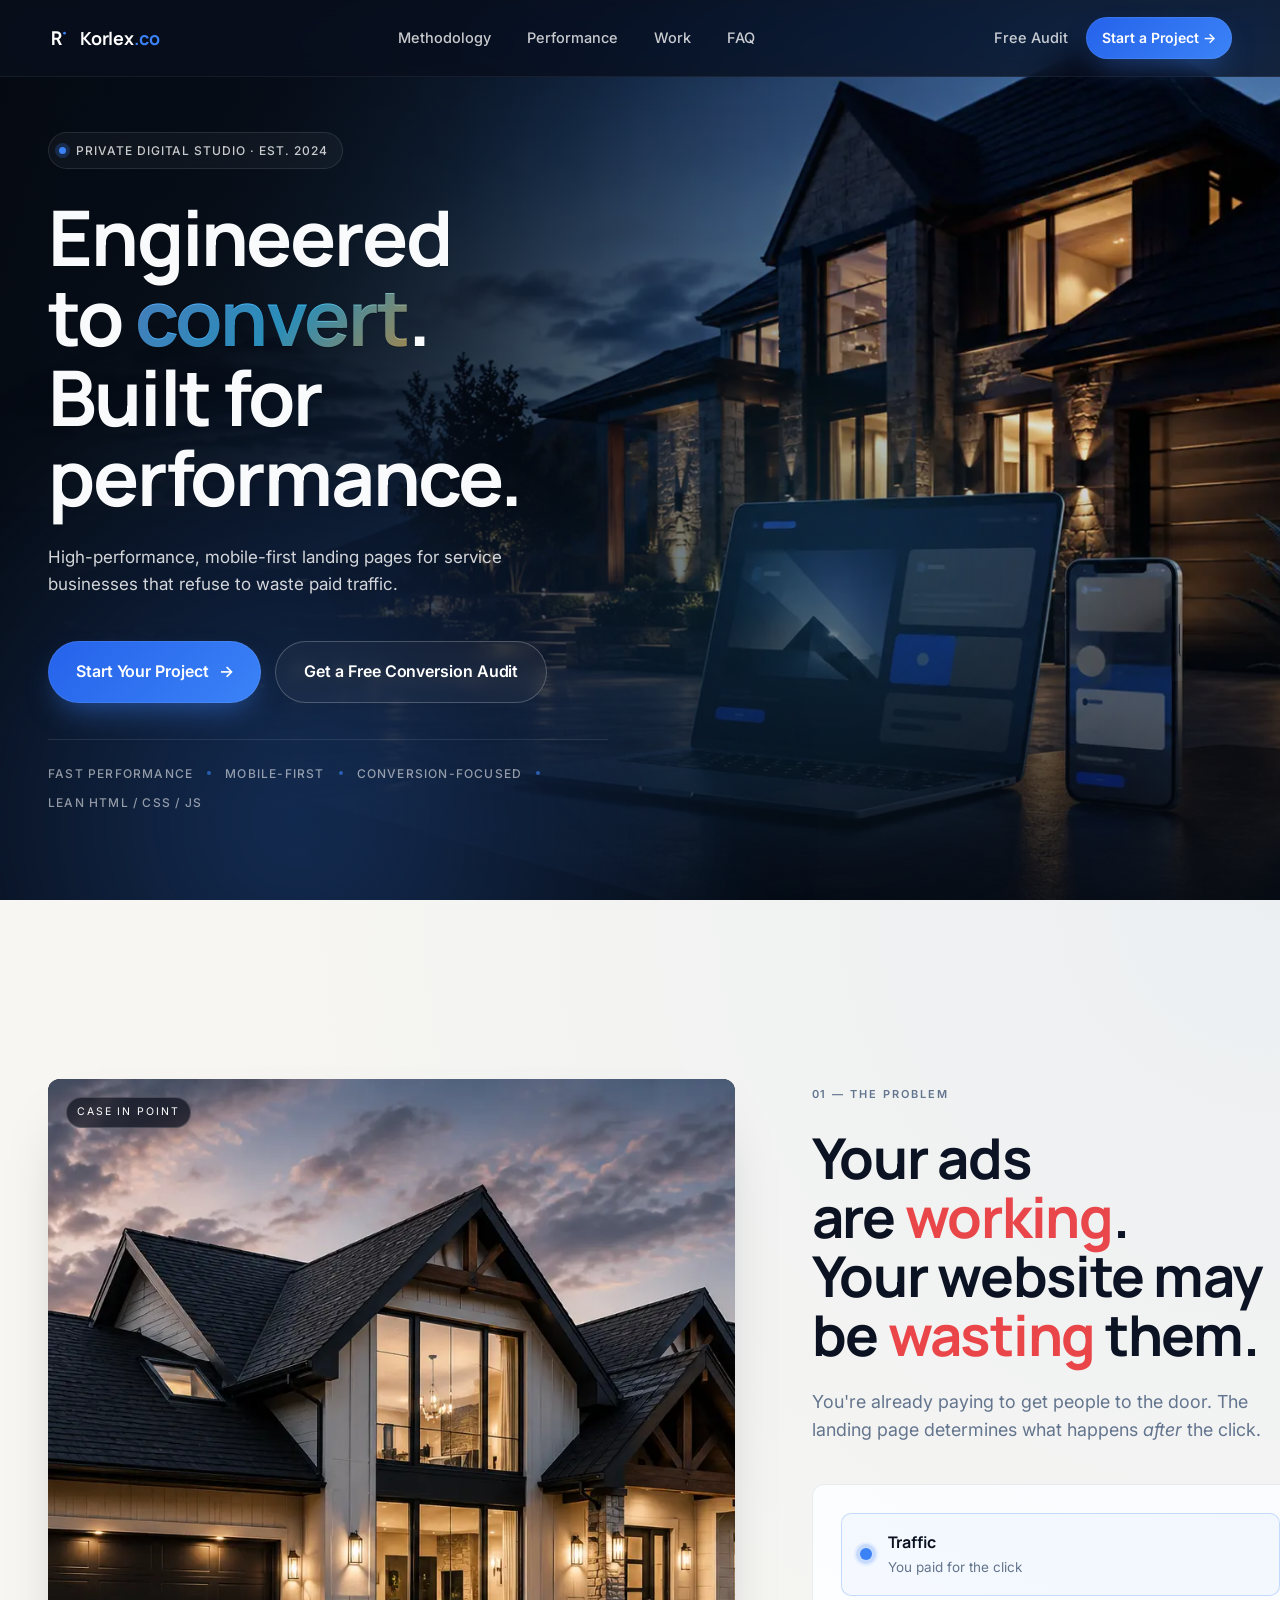
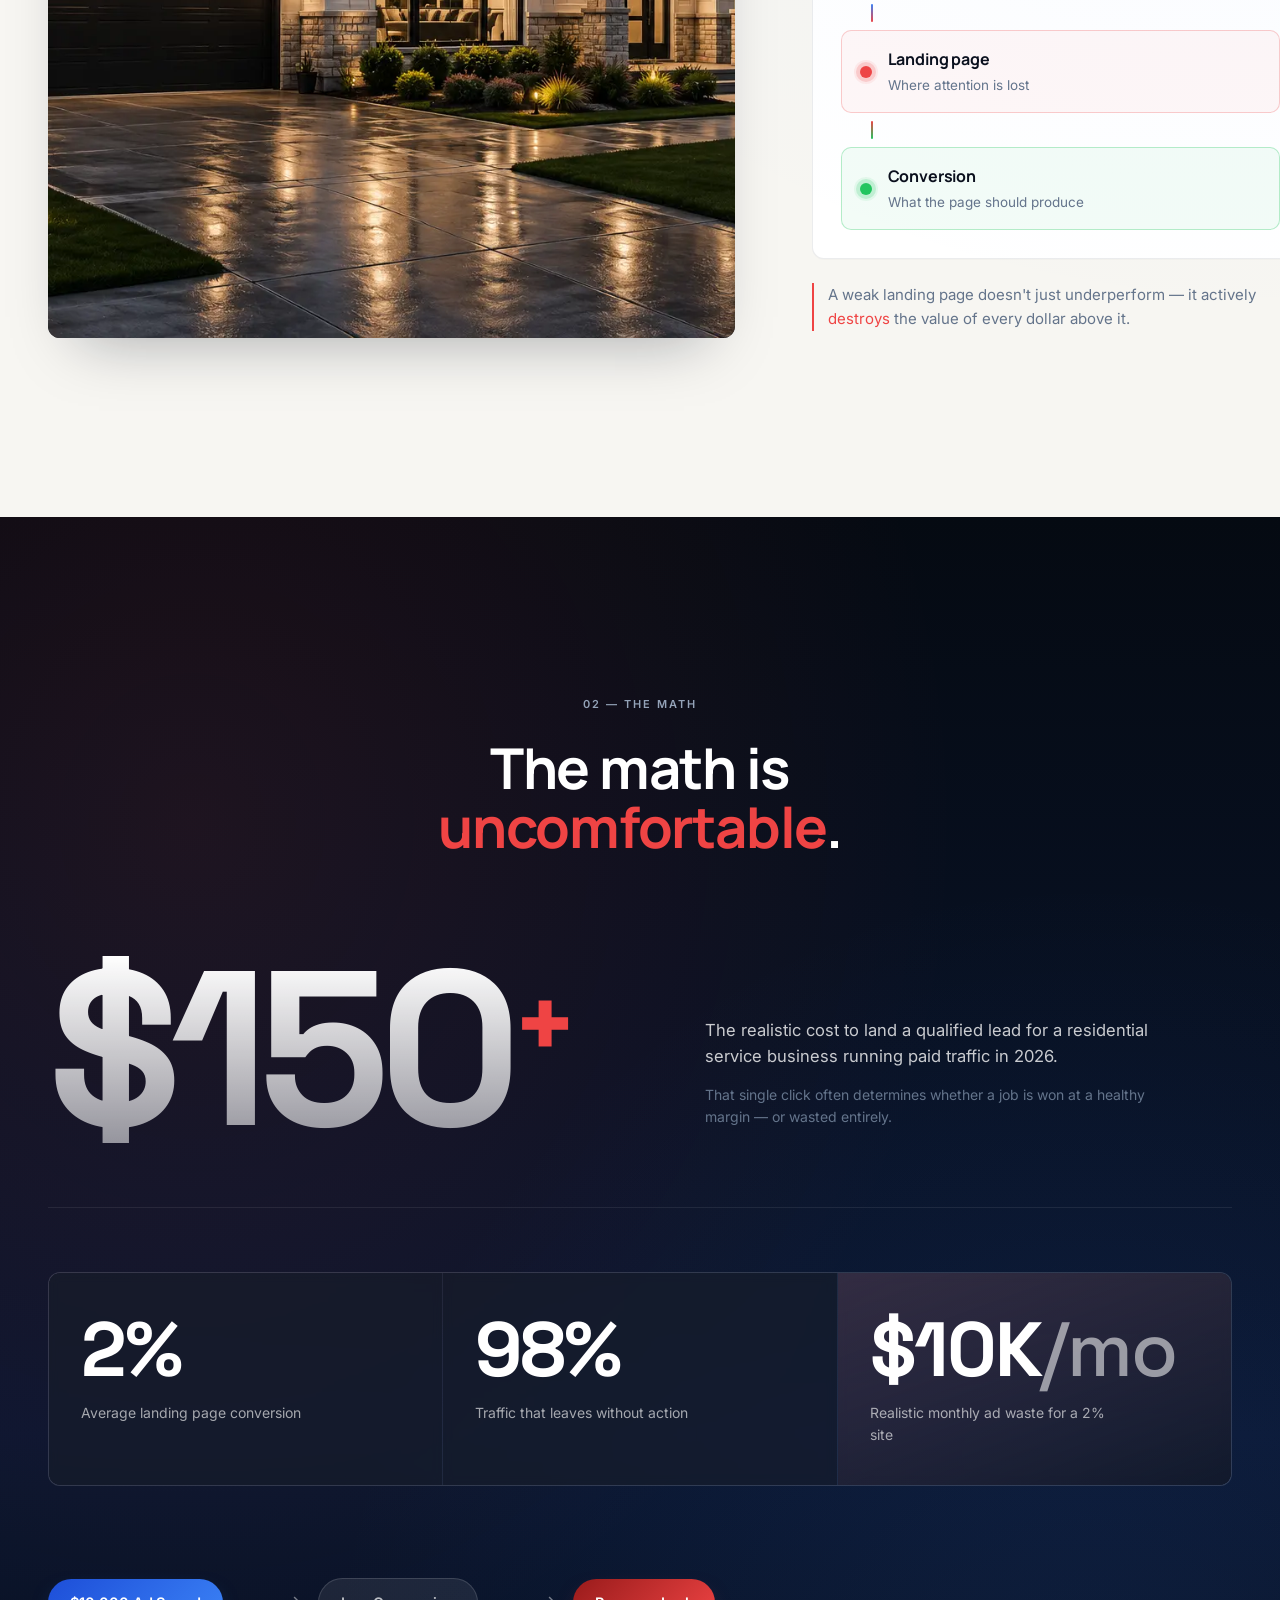
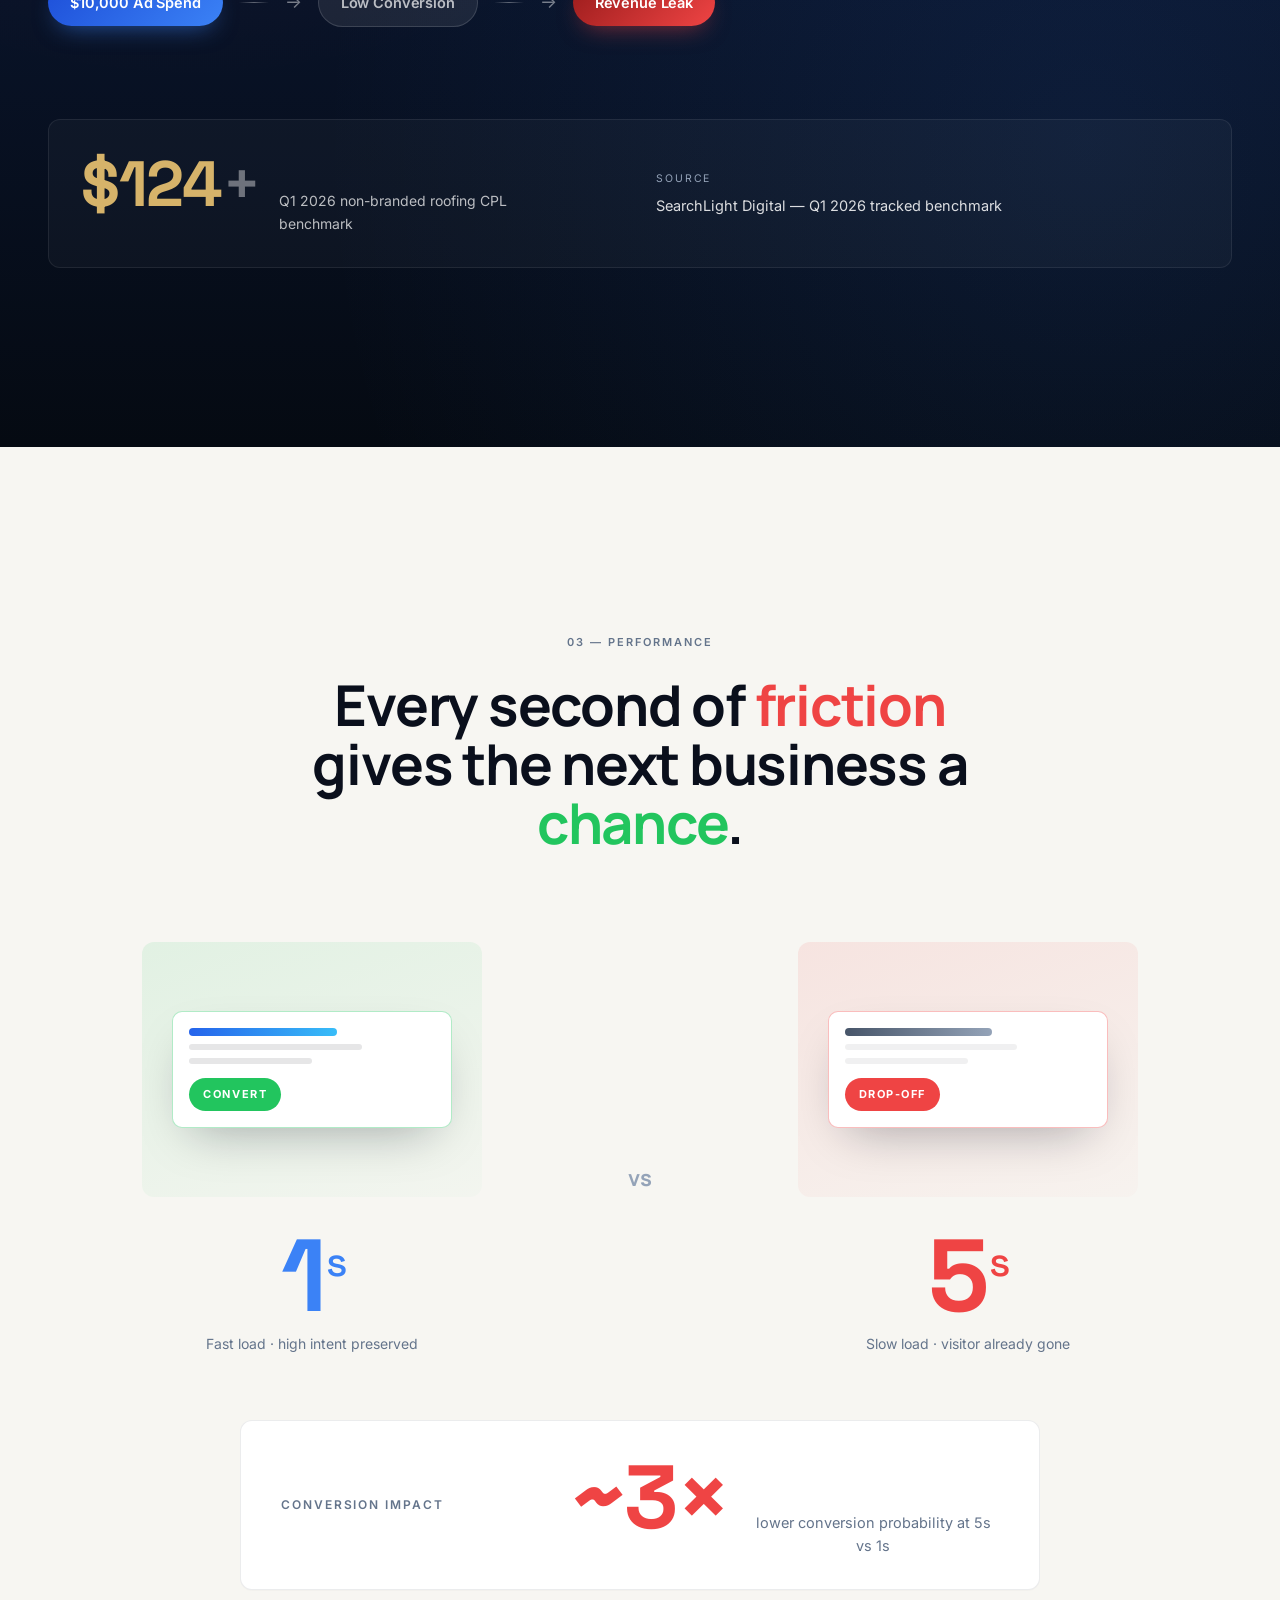
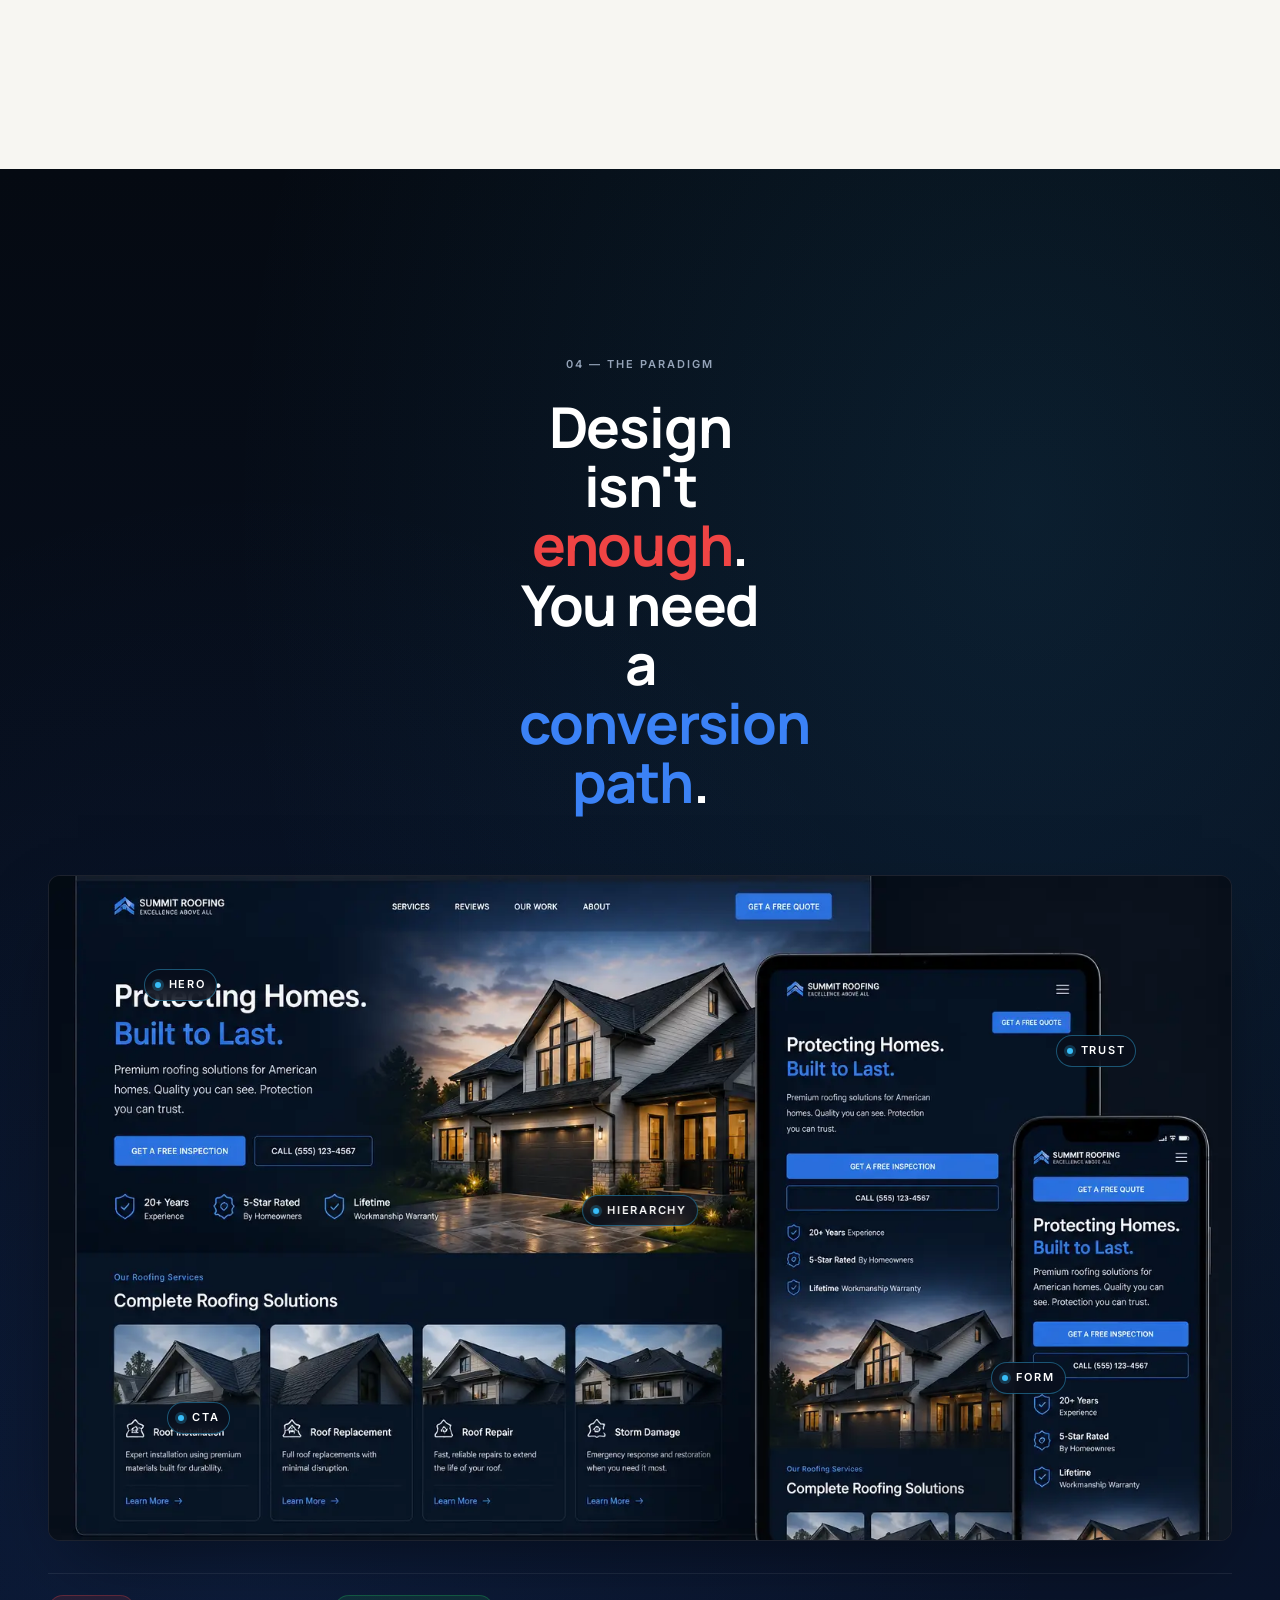
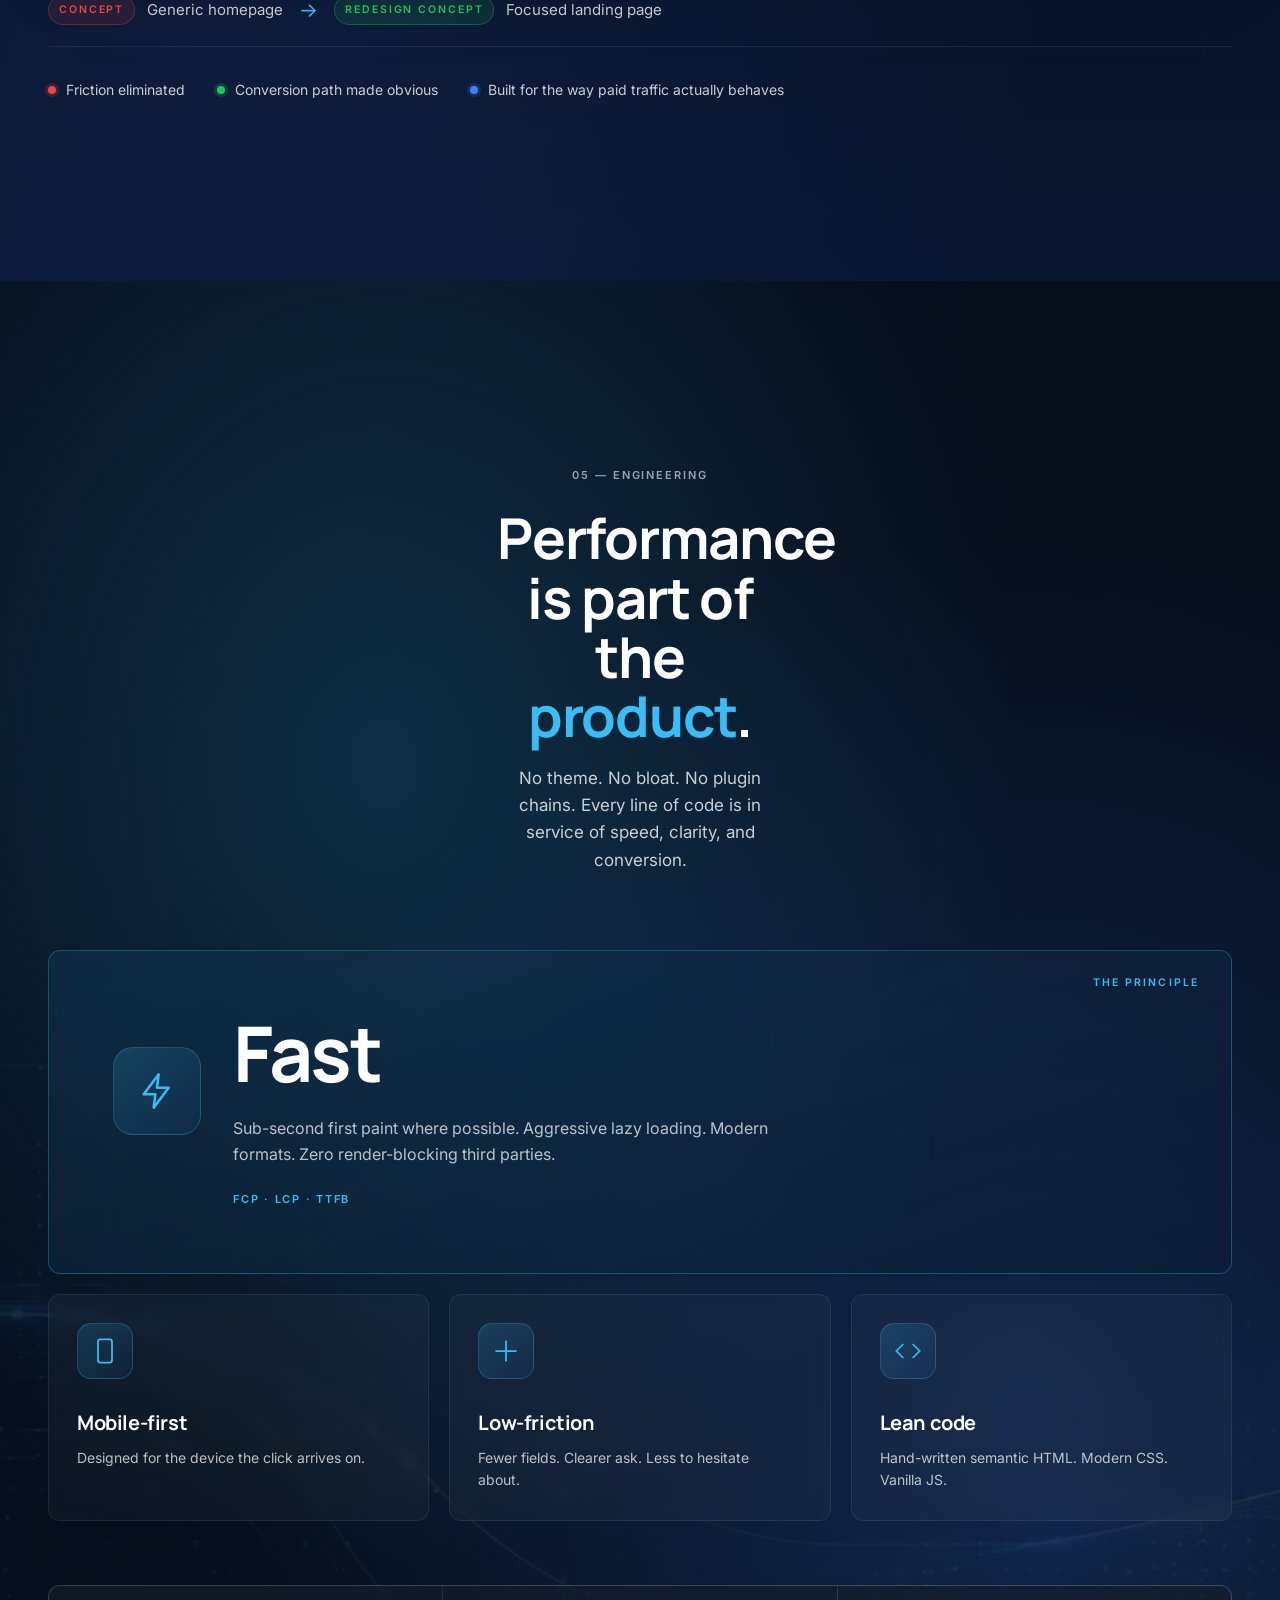
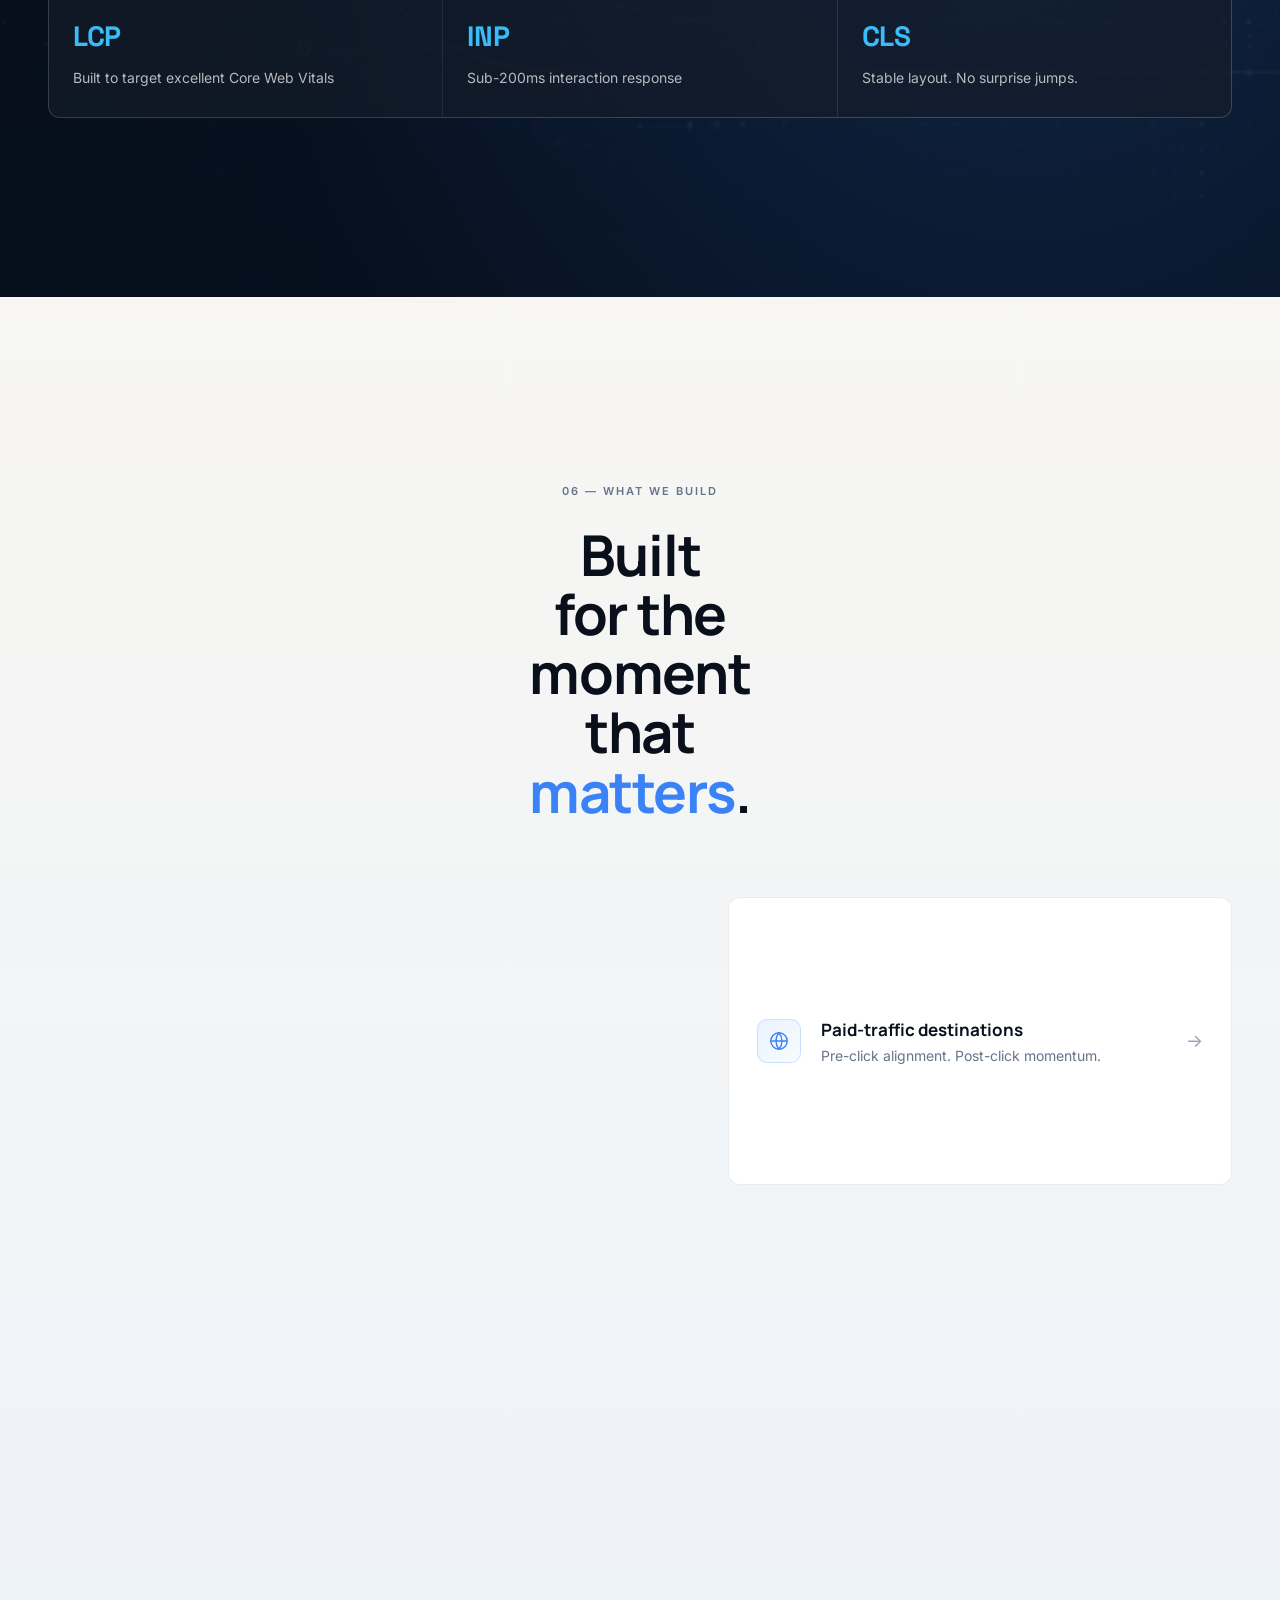
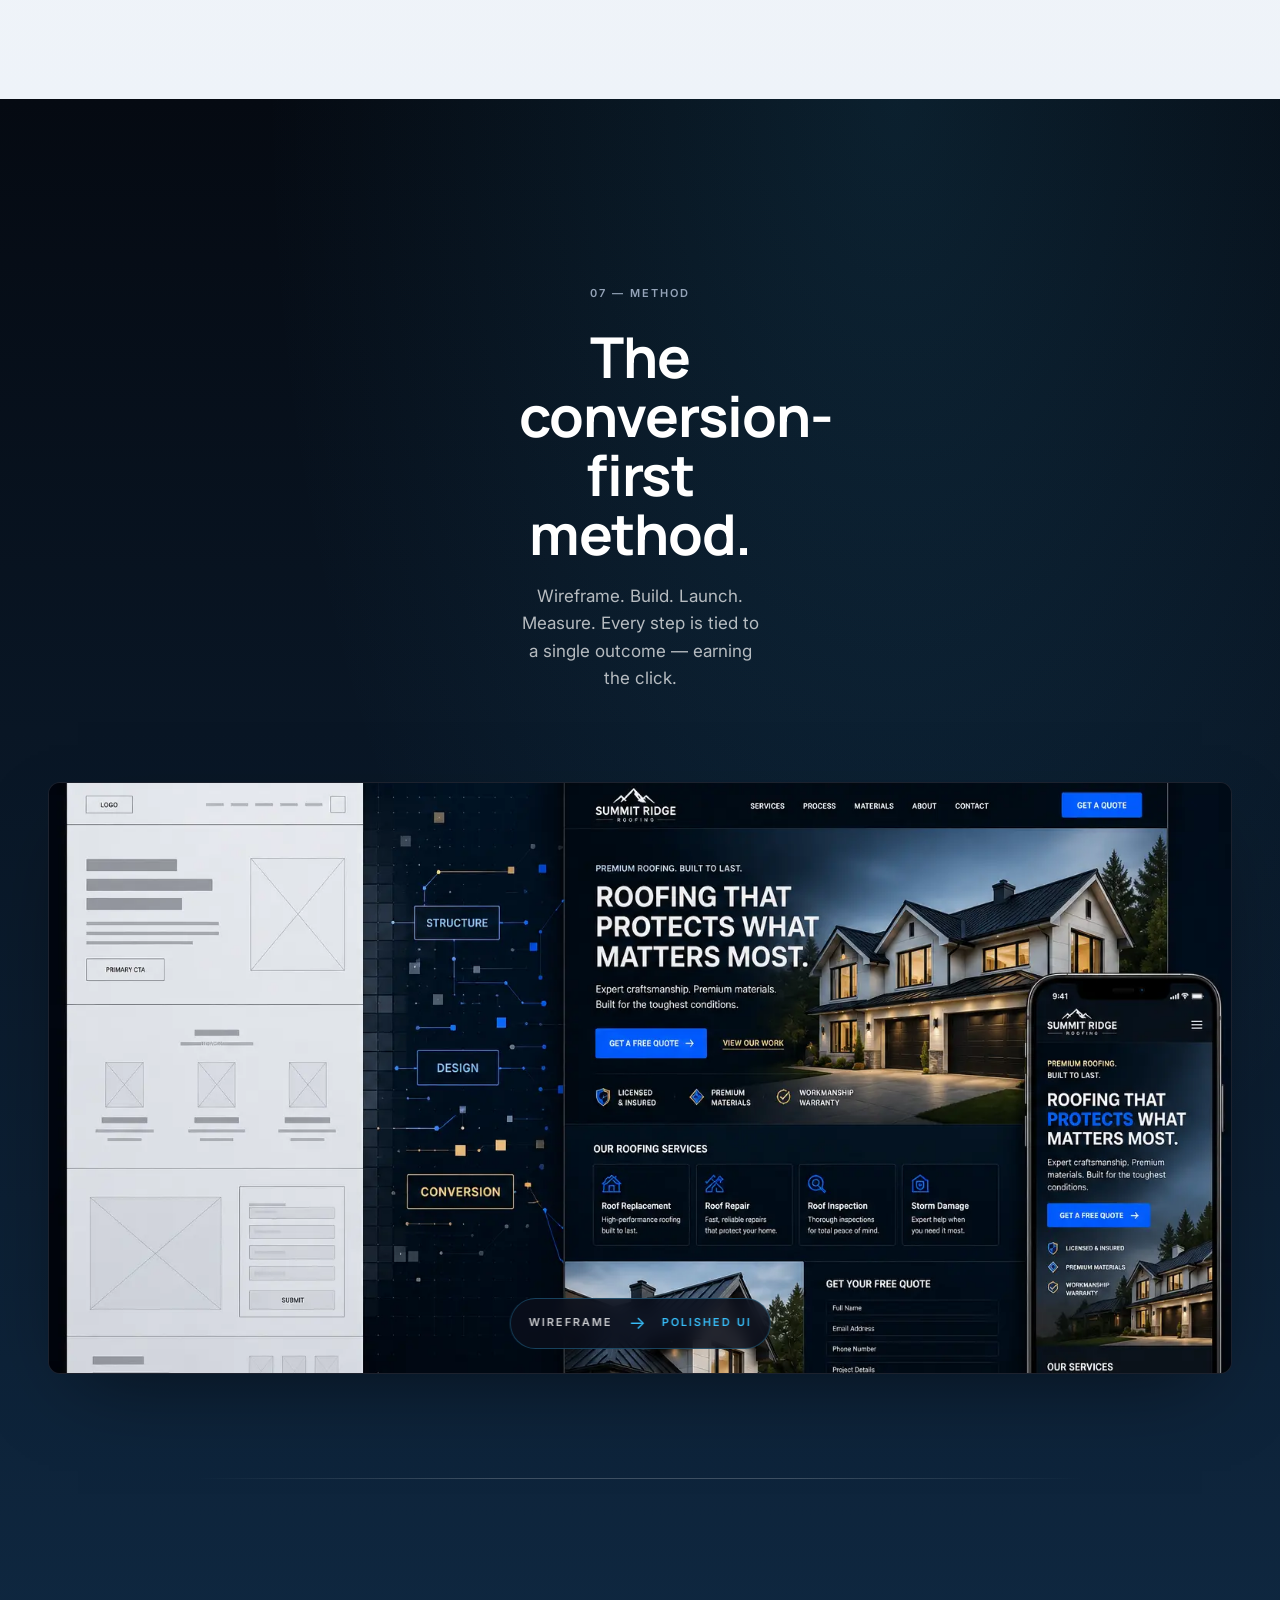
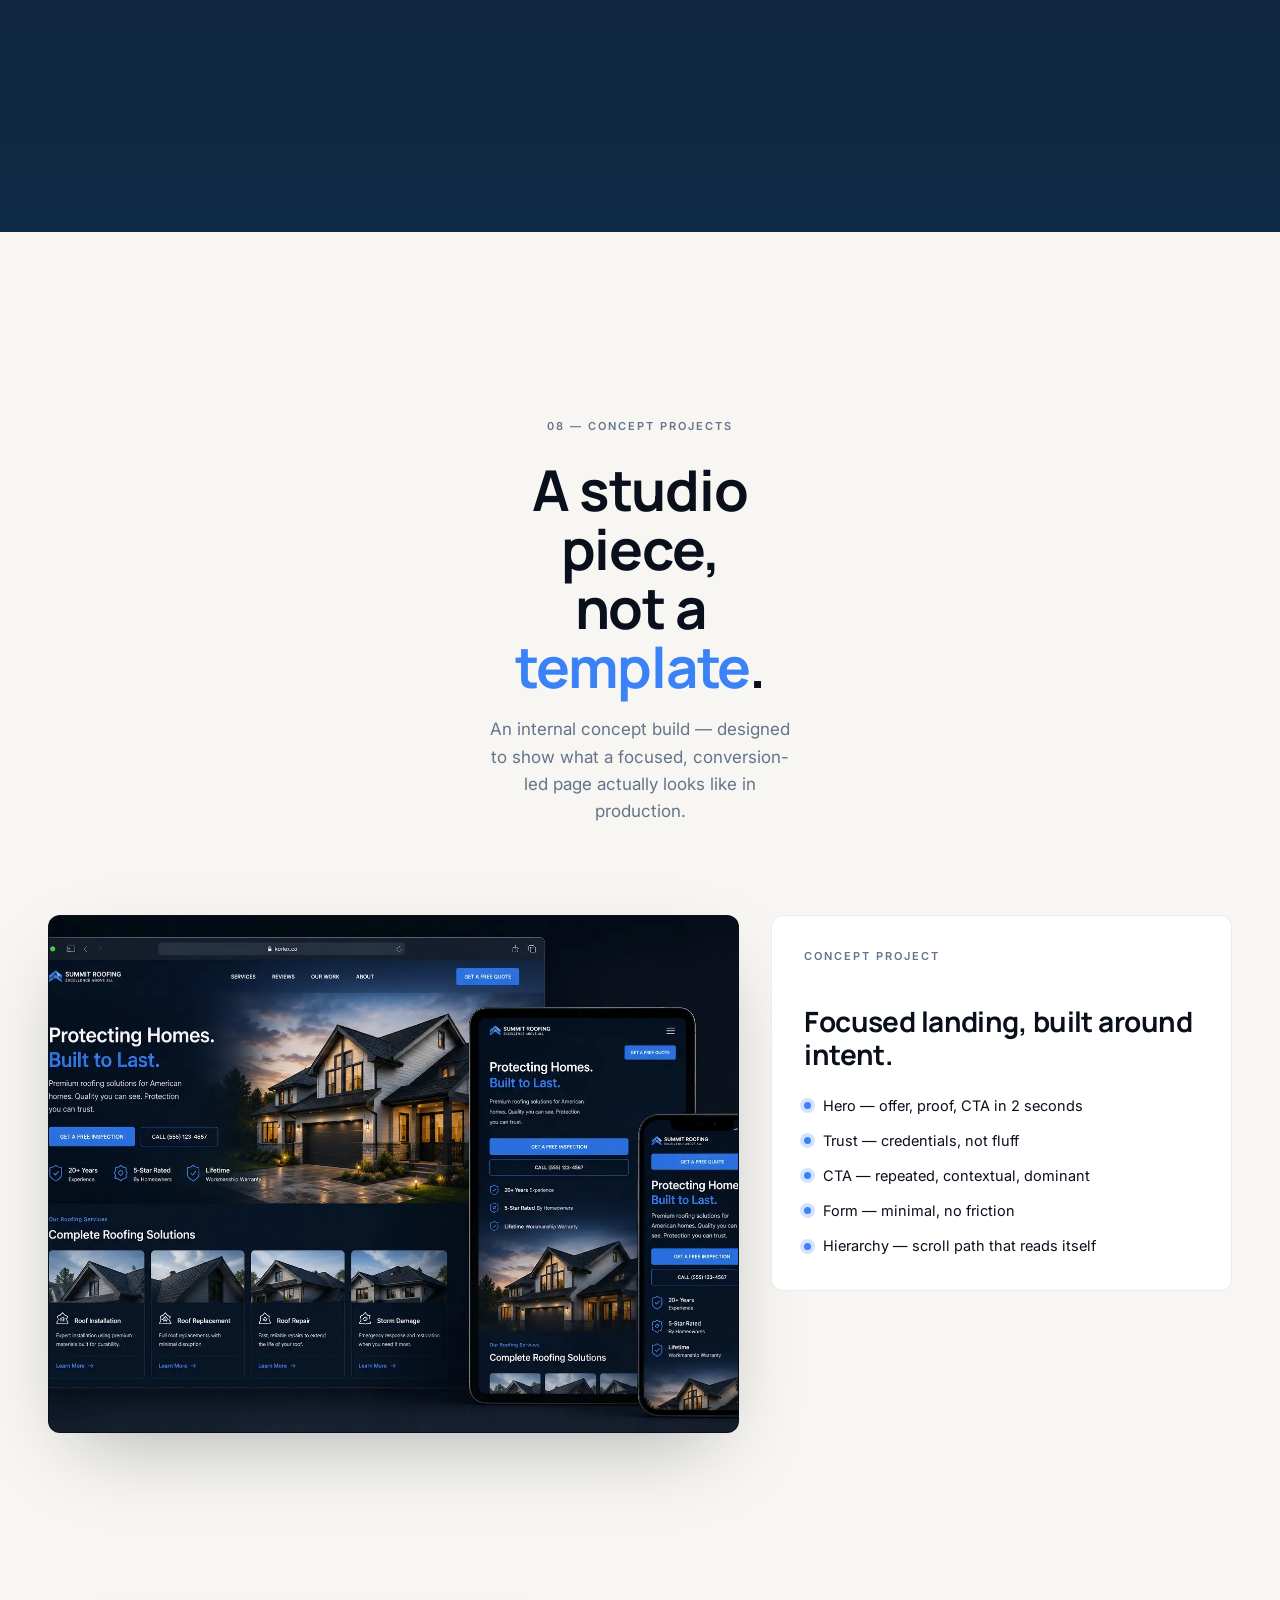
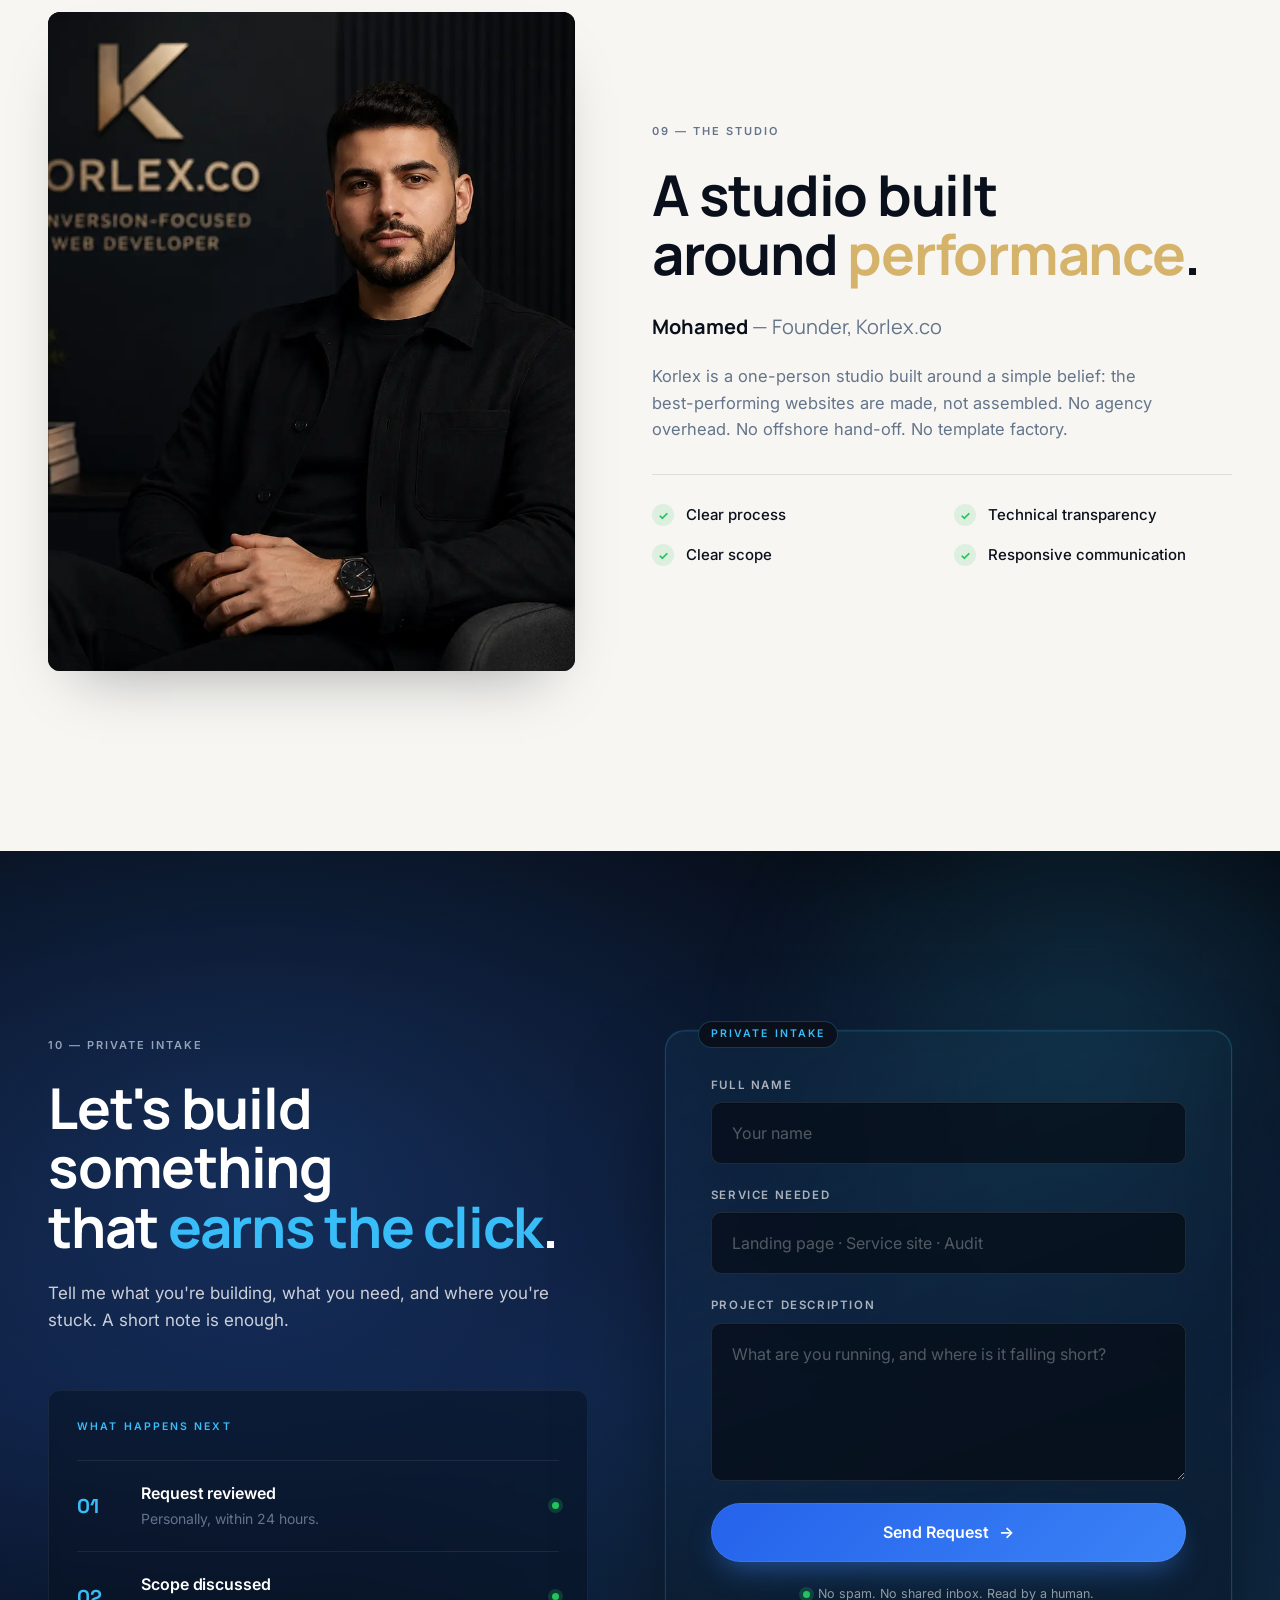
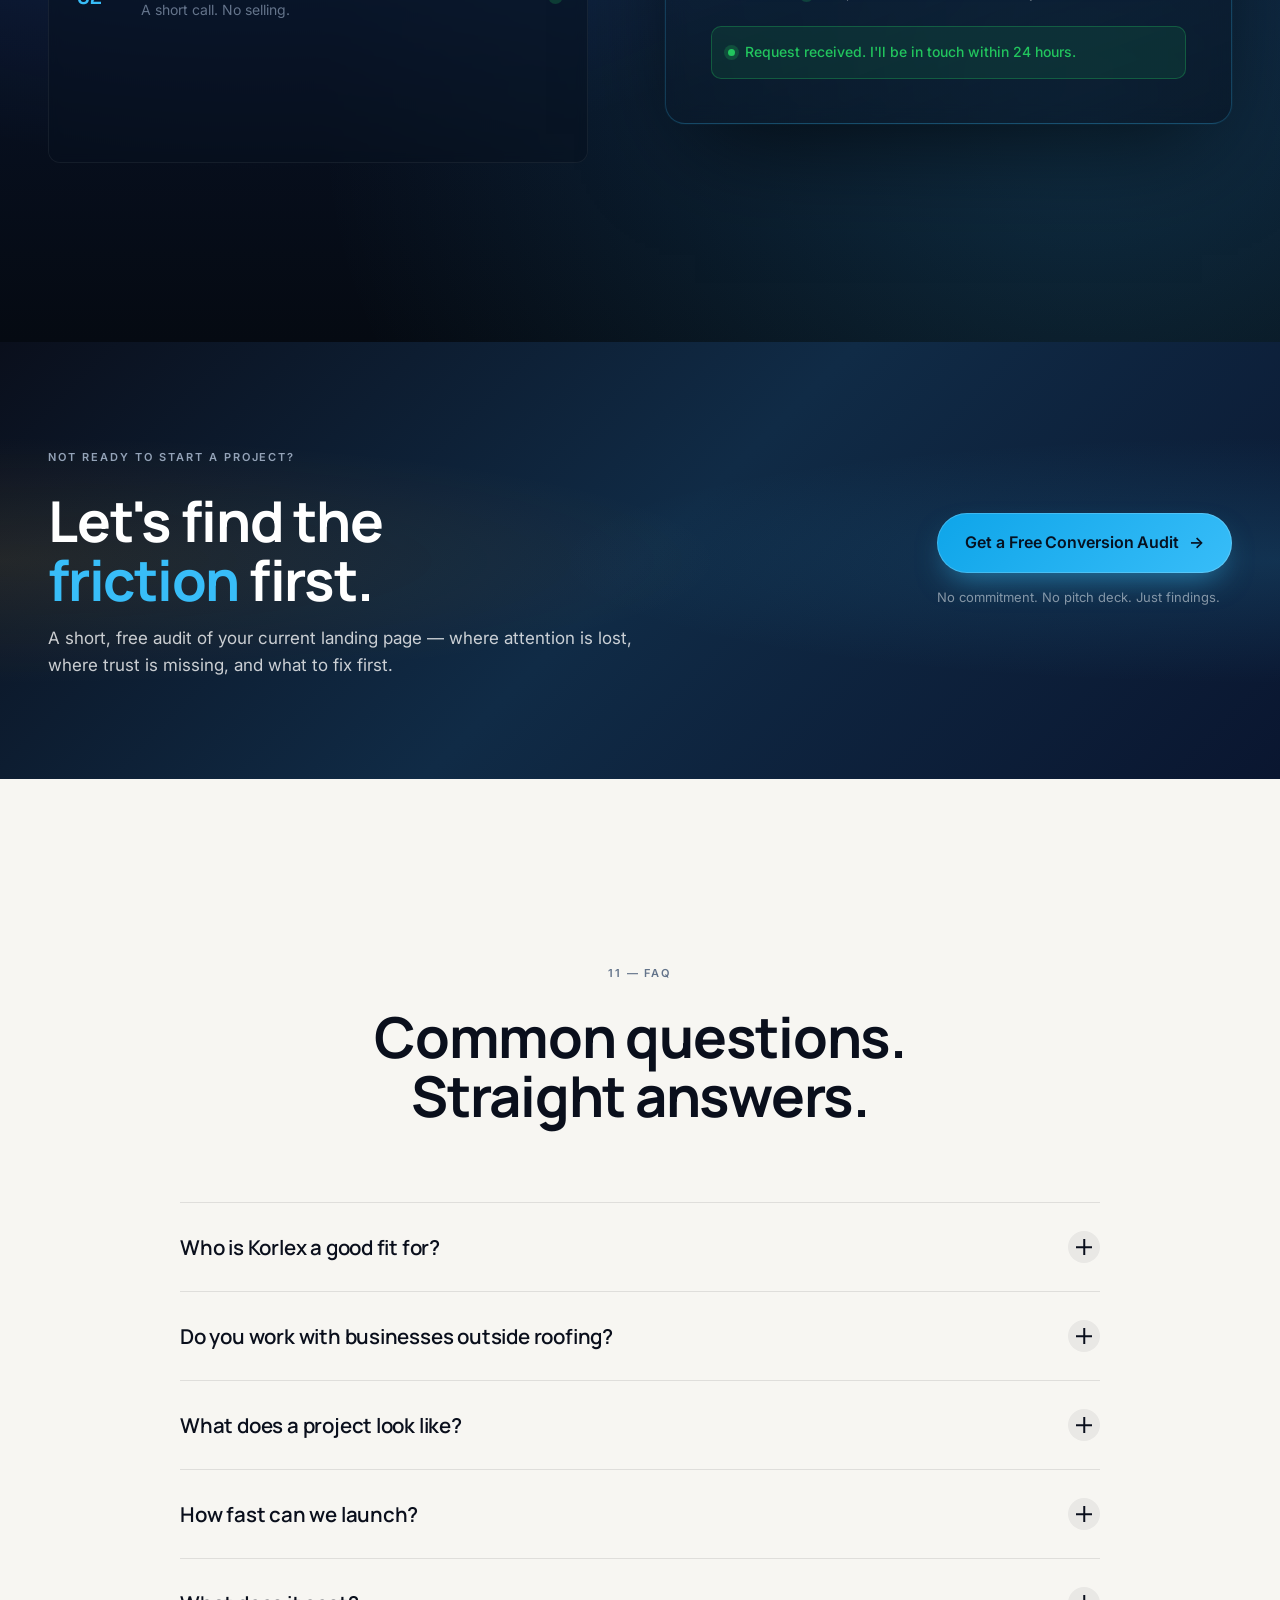
==== commit a425eac9: "V1.2" ====
--- a/Korlex-Premium-v2/index.html
+++ b/Korlex-Premium-v2/index.html
@@ -66,6 +66,7 @@
 
             <div class="hero-overlay" aria-hidden="true"></div>
             <div class="hero-glow" aria-hidden="true"></div>
+            <div class="hero-glow-cyan" aria-hidden="true"></div>
 
             <div class="container hero-content">
                 <div class="hero-meta">
@@ -75,7 +76,7 @@
 
                 <h1 class="hero-title">
                     Engineered to <span class="hl-blue">convert</span>.<br>
-                    Built for <span class="hl-gold">performance</span>.
+                    Built for performance.
                 </h1>
 
                 <p class="hero-sub">
@@ -89,26 +90,15 @@
                     </a>
                     <a href="#audit" class="btn btn-ghost btn-lg">Get a Free Conversion Audit</a>
                 </div>
-            </div>
-
-            <div class="hero-bottom-strip" aria-label="Credibility">
-                <div class="container hero-bottom-inner">
-                    <div class="strip-item">
-                        <span class="strip-num">Fast</span>
-                        <span class="strip-label">Lean build</span>
-                    </div>
-                    <div class="strip-item">
-                        <span class="strip-num">Mobile-first</span>
-                        <span class="strip-label">Thumb-ready</span>
-                    </div>
-                    <div class="strip-item">
-                        <span class="strip-num">Conversion-focused</span>
-                        <span class="strip-label">Built to earn</span>
-                    </div>
-                    <div class="strip-item">
-                        <span class="strip-num">HTML · CSS · JS</span>
-                        <span class="strip-label">No frameworks</span>
-                    </div>
+
+                <div class="hero-trust" aria-label="Credibility">
+                    <span class="ht-item">Fast performance</span>
+                    <span class="ht-dot" aria-hidden="true"></span>
+                    <span class="ht-item">Mobile-first</span>
+                    <span class="ht-dot" aria-hidden="true"></span>
+                    <span class="ht-item">Conversion-focused</span>
+                    <span class="ht-dot" aria-hidden="true"></span>
+                    <span class="ht-item">Lean HTML / CSS / JS</span>
                 </div>
             </div>
         </section>
@@ -132,35 +122,29 @@
                         The landing page determines what happens <em>after</em> the click.
                     </p>
 
-                    <div class="funnel" aria-label="Conversion funnel showing traffic drop-off">
-                        <div class="funnel-row">
-                            <div class="funnel-label">Ad Spend</div>
-                            <div class="funnel-bar"><span class="bar bar-blue" style="width:100%"></span></div>
-                            <div class="funnel-meta">$10,000</div>
-                        </div>
-                        <div class="funnel-arrow" aria-hidden="true">↓</div>
-                        <div class="funnel-row">
-                            <div class="funnel-label">Click</div>
-                            <div class="funnel-bar"><span class="bar bar-blue" style="width:90%"></span></div>
-                            <div class="funnel-meta">Traffic</div>
-                        </div>
-                        <div class="funnel-arrow" aria-hidden="true">↓</div>
-                        <div class="funnel-row">
-                            <div class="funnel-label">Landing Page</div>
-                            <div class="funnel-bar"><span class="bar bar-blue" style="width:80%"></span></div>
-                            <div class="funnel-meta">Friction</div>
-                        </div>
-                        <div class="funnel-arrow funnel-arrow-red" aria-hidden="true">↓</div>
-                        <div class="funnel-row funnel-row-loss">
-                            <div class="funnel-label">Drop-off</div>
-                            <div class="funnel-bar"><span class="bar bar-red" style="width:60%"></span></div>
-                            <div class="funnel-meta">Loss</div>
-                        </div>
-                        <div class="funnel-arrow" aria-hidden="true">↓</div>
-                        <div class="funnel-row funnel-row-loss">
-                            <div class="funnel-label">Lost Opportunity</div>
-                            <div class="funnel-bar"><span class="bar bar-red" style="width:45%"></span></div>
-                            <div class="funnel-meta">$</div>
+                    <div class="flow" aria-label="Traffic to conversion flow">
+                        <div class="flow-step flow-blue">
+                            <div class="flow-marker"></div>
+                            <div class="flow-text">
+                                <strong>Traffic</strong>
+                                <span>You paid for the click</span>
+                            </div>
+                        </div>
+                        <div class="flow-arrow" aria-hidden="true"></div>
+                        <div class="flow-step flow-red">
+                            <div class="flow-marker"></div>
+                            <div class="flow-text">
+                                <strong>Landing page</strong>
+                                <span>Where attention is lost</span>
+                            </div>
+                        </div>
+                        <div class="flow-arrow flow-arrow-red" aria-hidden="true"></div>
+                        <div class="flow-step flow-green">
+                            <div class="flow-marker"></div>
+                            <div class="flow-text">
+                                <strong>Conversion</strong>
+                                <span>What the page should produce</span>
+                            </div>
                         </div>
                     </div>
 
@@ -443,8 +427,8 @@
                 <div class="services-head center">
                     <span class="kicker">06 — What We Build</span>
                     <h2 class="display-2">
-                        Built for the click that<br>
-                        <span class="hl-blue">already cost you money</span>.
+                        Built for the moment<br>
+                        that <span class="hl-blue">matters</span>.
                     </h2>
                 </div>
 
@@ -736,7 +720,7 @@
             <div class="container">
                 <div class="faq-head center">
                     <span class="kicker">11 — FAQ</span>
-                    <h2 class="display-2">Common questions,<br>answered plainly.</h2>
+                    <h2 class="display-2">Common questions.<br>Straight answers.</h2>
                 </div>
 
                 <ul class="faq-list" id="faqList">
--- a/Korlex-Premium-v2/styles.css
+++ b/Korlex-Premium-v2/styles.css
@@ -100,10 +100,12 @@
 .display-2 {
     font-family: var(--f-display);
     font-weight: 700;
-    font-size: clamp(32px, 5.2vw, 68px);
-    line-height: 1.04;
-    letter-spacing: -0.02em;
+    font-size: clamp(34px, 4.4vw, 64px);
+    line-height: 1.05;
+    letter-spacing: -0.022em;
     color: var(--navy);
+    text-wrap: balance;
+    max-width: 22ch;
 }
 .display-2.light { color: #fff; }
 
@@ -118,9 +120,10 @@
     text-align: center;
     margin-left: auto;
     margin-right: auto;
-    max-width: 60ch;
+    max-width: 800px;
 }
 .center .lede { margin-left: auto; margin-right: auto; }
+.center .display-2 { margin-left: auto; margin-right: auto; }
 
 .hl-blue   { color: var(--blue); }
 .hl-cyan   { color: var(--cyan); }
@@ -333,7 +336,7 @@
     width: 100%;
     height: 100%;
     object-fit: cover;
-    object-position: center right;
+    object-position: 65% center;
 }
 
 .hero-overlay {
@@ -343,26 +346,37 @@
     background:
         /* Layer 1: dark navy → transparent from left */
         linear-gradient(90deg,
-            rgba(5,10,18,.96) 0%,
-            rgba(5,10,18,.85) 22%,
-            rgba(5,10,18,.55) 45%,
-            rgba(5,10,18,.18) 75%,
+            rgba(5,10,18,.97) 0%,
+            rgba(5,10,18,.88) 18%,
+            rgba(5,10,18,.68) 36%,
+            rgba(5,10,18,.38) 58%,
+            rgba(5,10,18,.12) 80%,
             rgba(5,10,18,0) 100%),
-        /* Layer 2: soft black behind lower content */
+        /* Layer 4: bottom dark transition */
         linear-gradient(180deg,
             rgba(5,10,18,0) 0%,
-            rgba(5,10,18,0) 55%,
-            rgba(5,10,18,.55) 85%,
-            rgba(5,10,18,.90) 100%);
+            rgba(5,10,18,0) 50%,
+            rgba(5,10,18,.45) 78%,
+            rgba(5,10,18,.85) 100%);
 }
 
 .hero-glow {
     position: absolute;
     z-index: 1;
     width: 1100px; height: 1100px;
-    left: -250px; top: 35%;
-    background: radial-gradient(circle, rgba(59,130,246,.28) 0%, transparent 60%);
-    filter: blur(40px);
+    left: -250px; top: 30%;
+    background: radial-gradient(circle, rgba(59,130,246,.30) 0%, transparent 60%);
+    filter: blur(50px);
+    pointer-events: none;
+}
+
+.hero-glow-cyan {
+    position: absolute;
+    z-index: 1;
+    width: 700px; height: 700px;
+    right: 8%; top: 25%;
+    background: radial-gradient(circle, rgba(56,189,248,.18) 0%, transparent 60%);
+    filter: blur(60px);
     pointer-events: none;
 }
 
@@ -374,7 +388,7 @@
     flex-direction: column;
     justify-content: center;
     padding-top: 40px;
-    padding-bottom: clamp(140px, 16vh, 200px);
+    padding-bottom: clamp(60px, 8vh, 100px);
     max-width: 1480px;
 }
 
@@ -411,32 +425,29 @@
 .hero-title {
     font-family: var(--f-display);
     font-weight: 700;
-    font-size: clamp(38px, 6.4vw, 92px);
-    line-height: 1.02;
+    font-size: clamp(40px, 6vw, 92px);
+    line-height: 1.04;
     letter-spacing: -0.028em;
-    max-width: 18ch;
-    margin-bottom: 32px;
+    max-width: 14ch;
+    margin-bottom: 28px;
     color: #F8FAFC;
     text-shadow: 0 1px 0 rgba(0,0,0,.25);
+    text-wrap: balance;
 }
 .hero-title .hl-blue {
-    background: linear-gradient(135deg, #60A5FA, #38BDF8);
+    background: linear-gradient(135deg, #60A5FA 0%, #38BDF8 55%, #D6B36A 100%);
     -webkit-background-clip: text;
     background-clip: text;
+    -webkit-text-fill-color: transparent;
     color: transparent;
-}
-.hero-title .hl-gold {
-    background: linear-gradient(135deg, #E5C68A, #C9A45C);
-    -webkit-background-clip: text;
-    background-clip: text;
-    color: transparent;
+    display: inline-block;
 }
 
 .hero-sub {
     font-size: clamp(17px, 1.25vw, 19px);
     line-height: 1.55;
     color: rgba(255,255,255,.82);
-    max-width: 56ch;
+    max-width: 48ch;
     margin-bottom: 44px;
     font-weight: 400;
 }
@@ -448,42 +459,28 @@
     margin-bottom: 0;
 }
 
-.hero-bottom-strip {
-    position: absolute;
-    left: 0; right: 0; bottom: 0;
-    z-index: 3;
-    padding: 24px 0;
-    background: linear-gradient(180deg, transparent 0%, rgba(5,10,18,.78) 60%);
-    border-top: 1px solid rgba(255,255,255,.08);
-    backdrop-filter: blur(6px);
-}
-.hero-bottom-inner {
-    display: grid;
-    grid-template-columns: repeat(4, 1fr);
-    gap: 24px;
-    align-items: center;
-}
-.strip-item {
-    display: flex;
-    flex-direction: column;
-    gap: 6px;
-    padding-left: 18px;
-    border-left: 1px solid rgba(255,255,255,.10);
-}
-.strip-item:first-child { border-left: 0; padding-left: 0; }
-.strip-num {
-    font-family: var(--f-display);
-    font-weight: 600;
-    font-size: clamp(15px, 1.2vw, 18px);
-    color: #fff;
-    letter-spacing: -0.01em;
-}
-.strip-label {
-    font-size: 11px;
-    letter-spacing: .14em;
+.hero-trust {
+    display: flex;
+    align-items: center;
+    flex-wrap: wrap;
+    gap: 10px 14px;
+    margin-top: 36px;
+    padding-top: 24px;
+    max-width: 560px;
+    border-top: 1px solid rgba(255,255,255,.10);
+}
+.ht-item {
+    font-size: 12px;
+    letter-spacing: .10em;
     text-transform: uppercase;
-    color: rgba(255,255,255,.5);
+    color: rgba(255,255,255,.55);
     font-weight: 500;
+}
+.ht-dot {
+    width: 4px; height: 4px;
+    border-radius: 50%;
+    background: var(--blue);
+    opacity: .6;
 }
 
 /* ---------- 07. PAIN ---------- */
@@ -540,10 +537,21 @@
 .pain-copy .lede { margin-bottom: 40px; }
 
 /* Funnel */
-.funnel {
+/* (Old .funnel-* rules removed — replaced by .flow-* below) */
+
+.pain-foot {
+    font-size: 15px;
+    color: var(--slate);
+    border-left: 2px solid var(--red);
+    padding-left: 14px;
+    max-width: 60ch;
+}
+
+/* Flow comparison (replaces funnel) */
+.flow {
     display: flex;
     flex-direction: column;
-    gap: 4px;
+    gap: 8px;
     padding: 28px;
     background: #fff;
     border: 1px solid rgba(10,15,28,.08);
@@ -551,56 +559,50 @@
     box-shadow: 0 1px 0 rgba(10,15,28,.02);
     margin-bottom: 24px;
 }
-.funnel-row {
-    display: grid;
-    grid-template-columns: 130px 1fr 90px;
+.flow-step {
+    display: flex;
     align-items: center;
     gap: 16px;
-}
-.funnel-label {
-    font-size: 12.5px;
-    font-weight: 600;
-    letter-spacing: .04em;
-    text-transform: uppercase;
+    padding: 16px 18px;
+    border-radius: 10px;
+    background: rgba(10,15,28,.03);
+    border: 1px solid rgba(10,15,28,.05);
+}
+.flow-blue  { border-color: rgba(59,130,246,.25); background: rgba(59,130,246,.04); }
+.flow-red   { border-color: rgba(239,68,68,.25); background: rgba(239,68,68,.04); }
+.flow-green { border-color: rgba(34,197,94,.30); background: rgba(34,197,94,.05); }
+
+.flow-marker {
+    width: 12px; height: 12px;
+    border-radius: 50%;
+    flex-shrink: 0;
+    box-shadow: 0 0 0 4px rgba(255,255,255,.8);
+}
+.flow-blue  .flow-marker { background: var(--blue);  box-shadow: 0 0 0 4px rgba(59,130,246,.18), 0 0 0 6px rgba(59,130,246,.08); }
+.flow-red   .flow-marker { background: var(--red);   box-shadow: 0 0 0 4px rgba(239,68,68,.18),  0 0 0 6px rgba(239,68,68,.08); }
+.flow-green .flow-marker { background: var(--green); box-shadow: 0 0 0 4px rgba(34,197,94,.18),  0 0 0 6px rgba(34,197,94,.08); }
+
+.flow-text { display: flex; flex-direction: column; gap: 2px; }
+.flow-text strong {
+    font-family: var(--f-display);
+    font-weight: 700;
+    font-size: 16px;
     color: var(--navy);
-}
-.funnel-bar {
-    height: 10px;
-    background: rgba(10,15,28,.06);
-    border-radius: 999px;
-    overflow: hidden;
-}
-.bar {
-    display: block;
-    height: 100%;
-    border-radius: 999px;
-}
-.bar-blue  { background: linear-gradient(90deg, #1D4ED8, #3B82F6); }
-.bar-red   { background: linear-gradient(90deg, #B91C1C, #EF4444); }
-.bar-green { background: linear-gradient(90deg, #166534, #22C55E); }
-.funnel-meta {
-    font-family: var(--f-num);
-    font-size: 13px;
+    letter-spacing: -0.01em;
+}
+.flow-text span {
+    font-size: 13.5px;
     color: var(--slate);
-    text-align: right;
-    font-weight: 500;
-}
-.funnel-arrow {
-    text-align: center;
-    color: var(--slate-2);
-    font-size: 14px;
-    padding: 2px 0;
-}
-.funnel-arrow-red { color: var(--red); }
-.funnel-row-loss .funnel-label { color: var(--red); }
-
-.pain-foot {
-    font-size: 15px;
-    color: var(--slate);
-    border-left: 2px solid var(--red);
-    padding-left: 14px;
-    max-width: 60ch;
-}
+}
+
+.flow-arrow {
+    width: 2px;
+    height: 18px;
+    background: linear-gradient(180deg, var(--blue), var(--red));
+    margin-left: 30px;
+    border-radius: 2px;
+}
+.flow-arrow-red { background: linear-gradient(180deg, var(--red), var(--green)); }
 
 /* ---------- 08. MATH ---------- */
 .math {
@@ -651,6 +653,7 @@
     background-clip: text;
     color: transparent;
     line-height: .85;
+    white-space: nowrap;
 }
 .math-plus {
     font-family: var(--f-num);
@@ -775,8 +778,9 @@
         linear-gradient(180deg, var(--g-light-1) 0%, var(--g-light-2) 100%);
     z-index: -1;
 }
-.speed-head { max-width: 22ch; margin-bottom: clamp(56px, 7vw, 100px); }
+.speed-head { max-width: 800px; margin-bottom: clamp(56px, 7vw, 100px); }
 .speed-head.center { margin-left: auto; margin-right: auto; }
+.speed-head .display-2 { max-width: 100%; }
 
 .speed-compare {
     display: grid;
@@ -2092,13 +2096,15 @@
     .container { padding-left: 20px; padding-right: 20px; }
     .hero { min-height: 100svh; }
     .hero-image { object-position: 70% center; }
-    .hero-content { padding-bottom: 200px; }
-    .hero-bottom-strip { padding: 16px 0; }
-    .hero-bottom-inner { grid-template-columns: repeat(2, 1fr); gap: 14px 20px; }
+    .hero-content { padding-top: 24px; padding-bottom: 80px; }
+    .hero-title { max-width: 100%; font-size: 42px; }
+    .hero-trust { gap: 8px 10px; }
+    .ht-item { font-size: 11px; }
     .pain-grid { grid-template-columns: 1fr; }
     .pain-image { aspect-ratio: 4 / 3; }
-    .funnel-row { grid-template-columns: 90px 1fr 60px; gap: 10px; }
-    .funnel { padding: 18px; }
+    .flow { padding: 18px; }
+    .flow-step { padding: 14px; gap: 12px; }
+    .flow-text strong { font-size: 15px; }
     .tech-principles { grid-template-columns: 1fr; }
     .principle-feature { padding: 32px 24px; gap: 16px; }
     .principle-feature .principle-icon { width: 64px; height: 64px; }
@@ -2125,7 +2131,7 @@
     .site-footer { padding-bottom: 130px; }
     .work-frame { aspect-ratio: 4 / 5; }
     .hero-ctas { flex-direction: column; align-items: stretch; }
-    .hero-ctas .btn { width: 100%; }
+    .hero-ctas .btn { width: 100%; min-height: 54px; }
     .final-ctas { flex-direction: column; align-items: stretch; }
     .final-ctas .btn { width: 100%; }
     .vip-form { padding: 24px; }
@@ -2136,6 +2142,19 @@
     .vip-lede { margin-left: auto; margin-right: auto; }
     .what-next { text-align: left; }
     .center { text-align: center; }
+    .hero-overlay {
+        background:
+            linear-gradient(90deg,
+                rgba(5,10,18,.97) 0%,
+                rgba(5,10,18,.85) 30%,
+                rgba(5,10,18,.50) 60%,
+                rgba(5,10,18,.10) 100%),
+            linear-gradient(180deg,
+                rgba(5,10,18,.40) 0%,
+                rgba(5,10,18,0) 30%,
+                rgba(5,10,18,.55) 80%,
+                rgba(5,10,18,.92) 100%);
+    }
 }
 
 @media (max-width: 380px) {
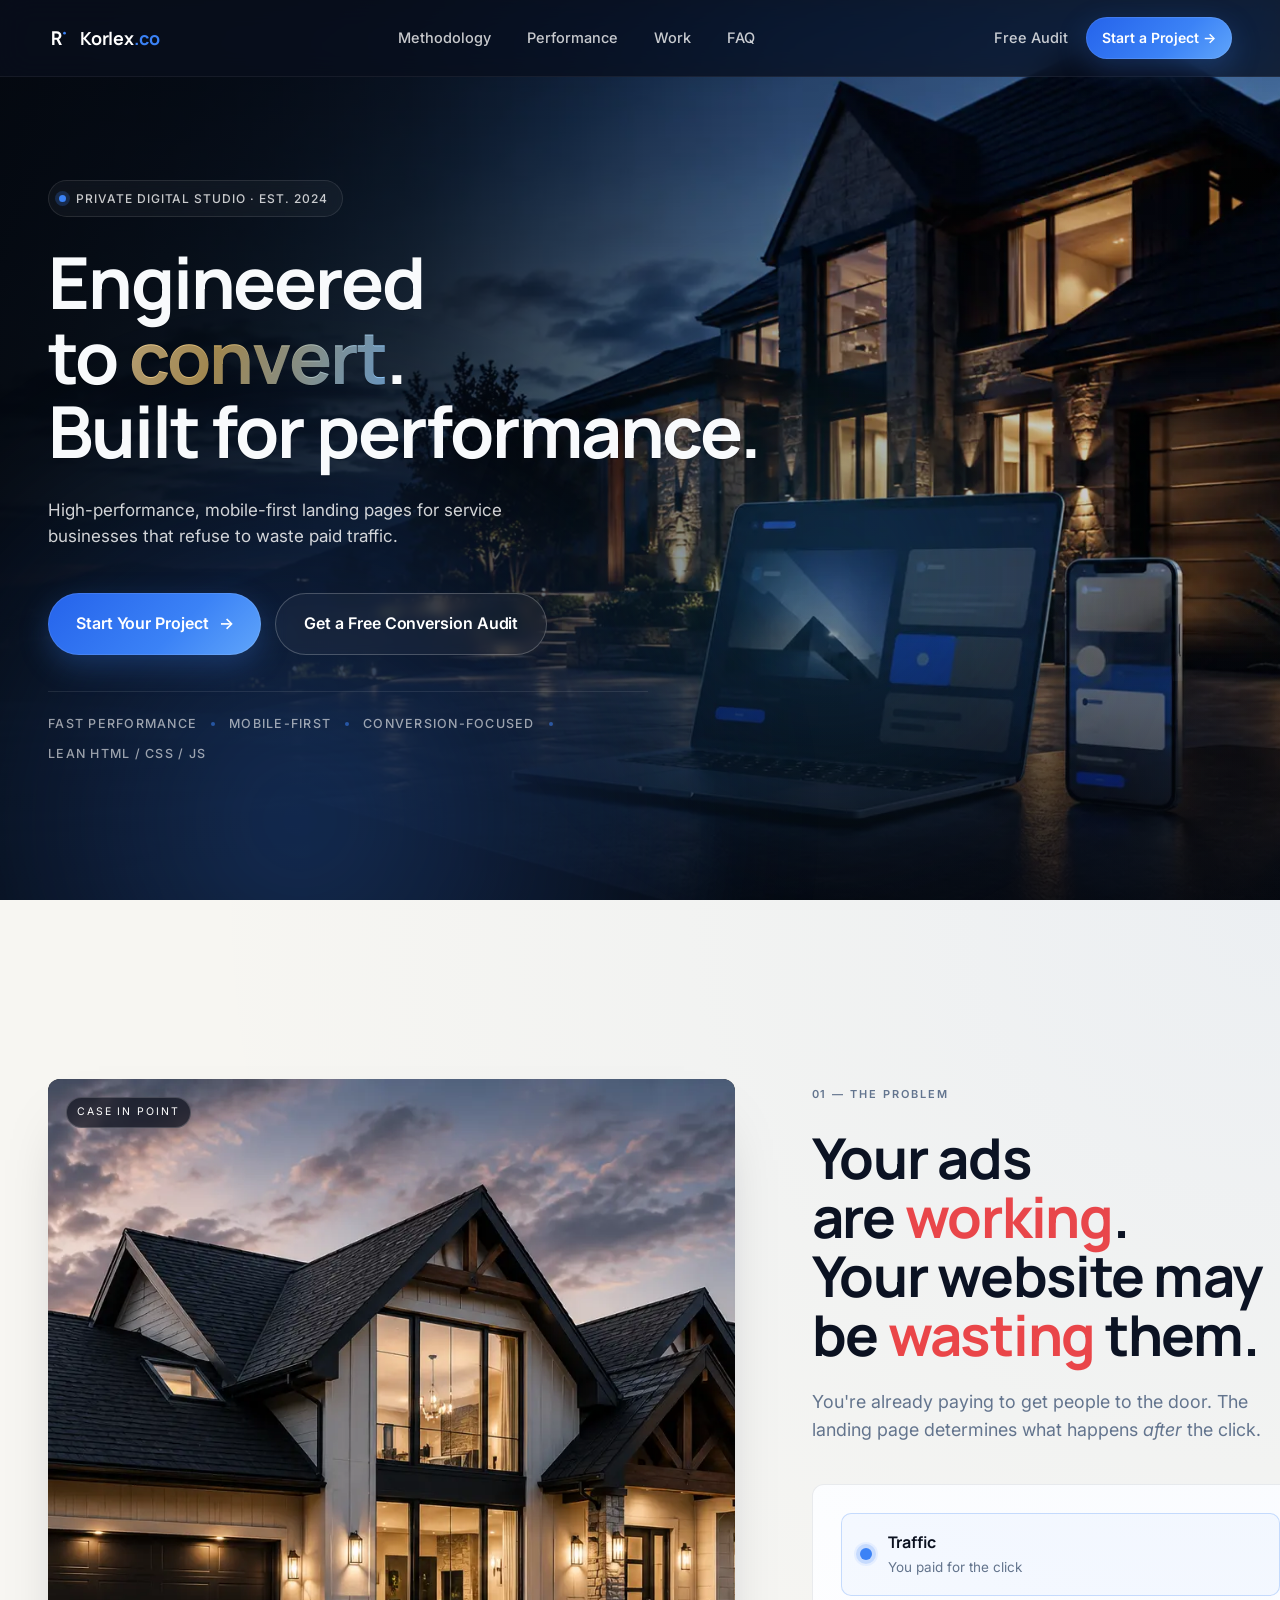
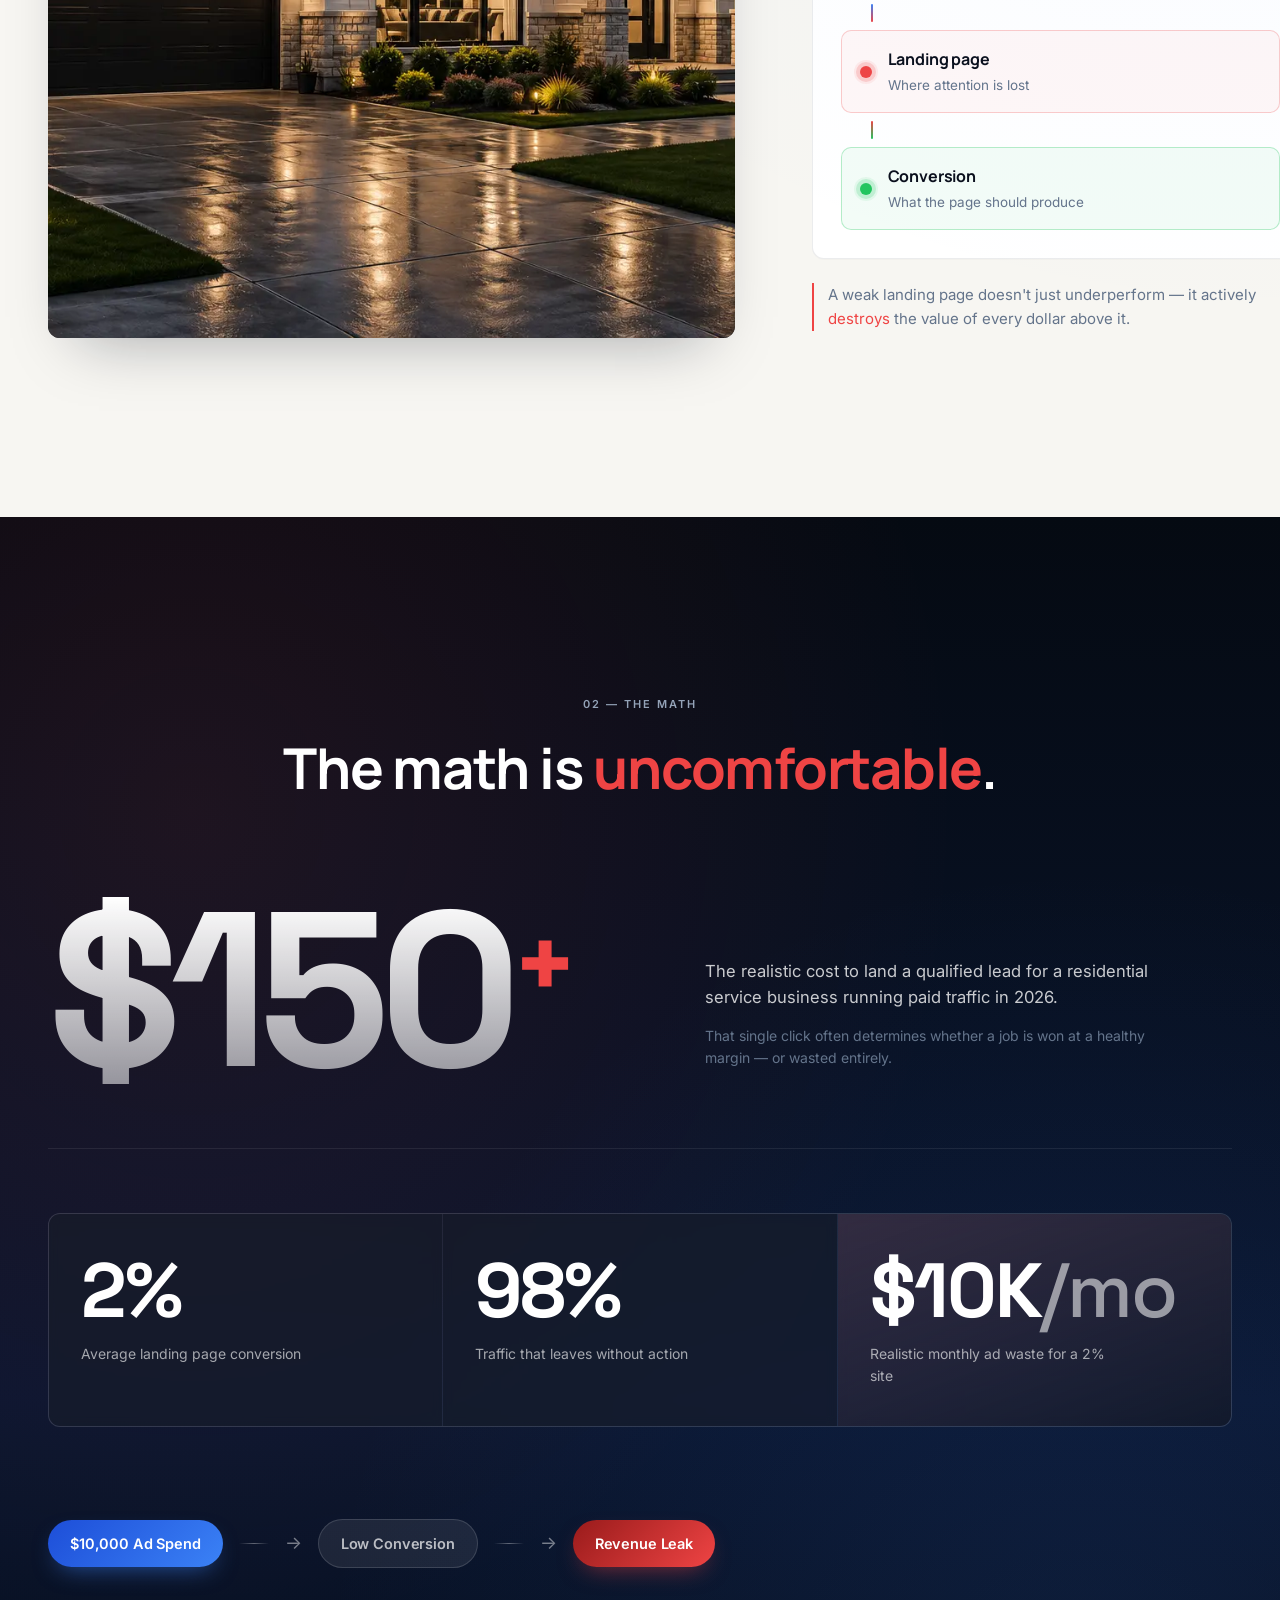
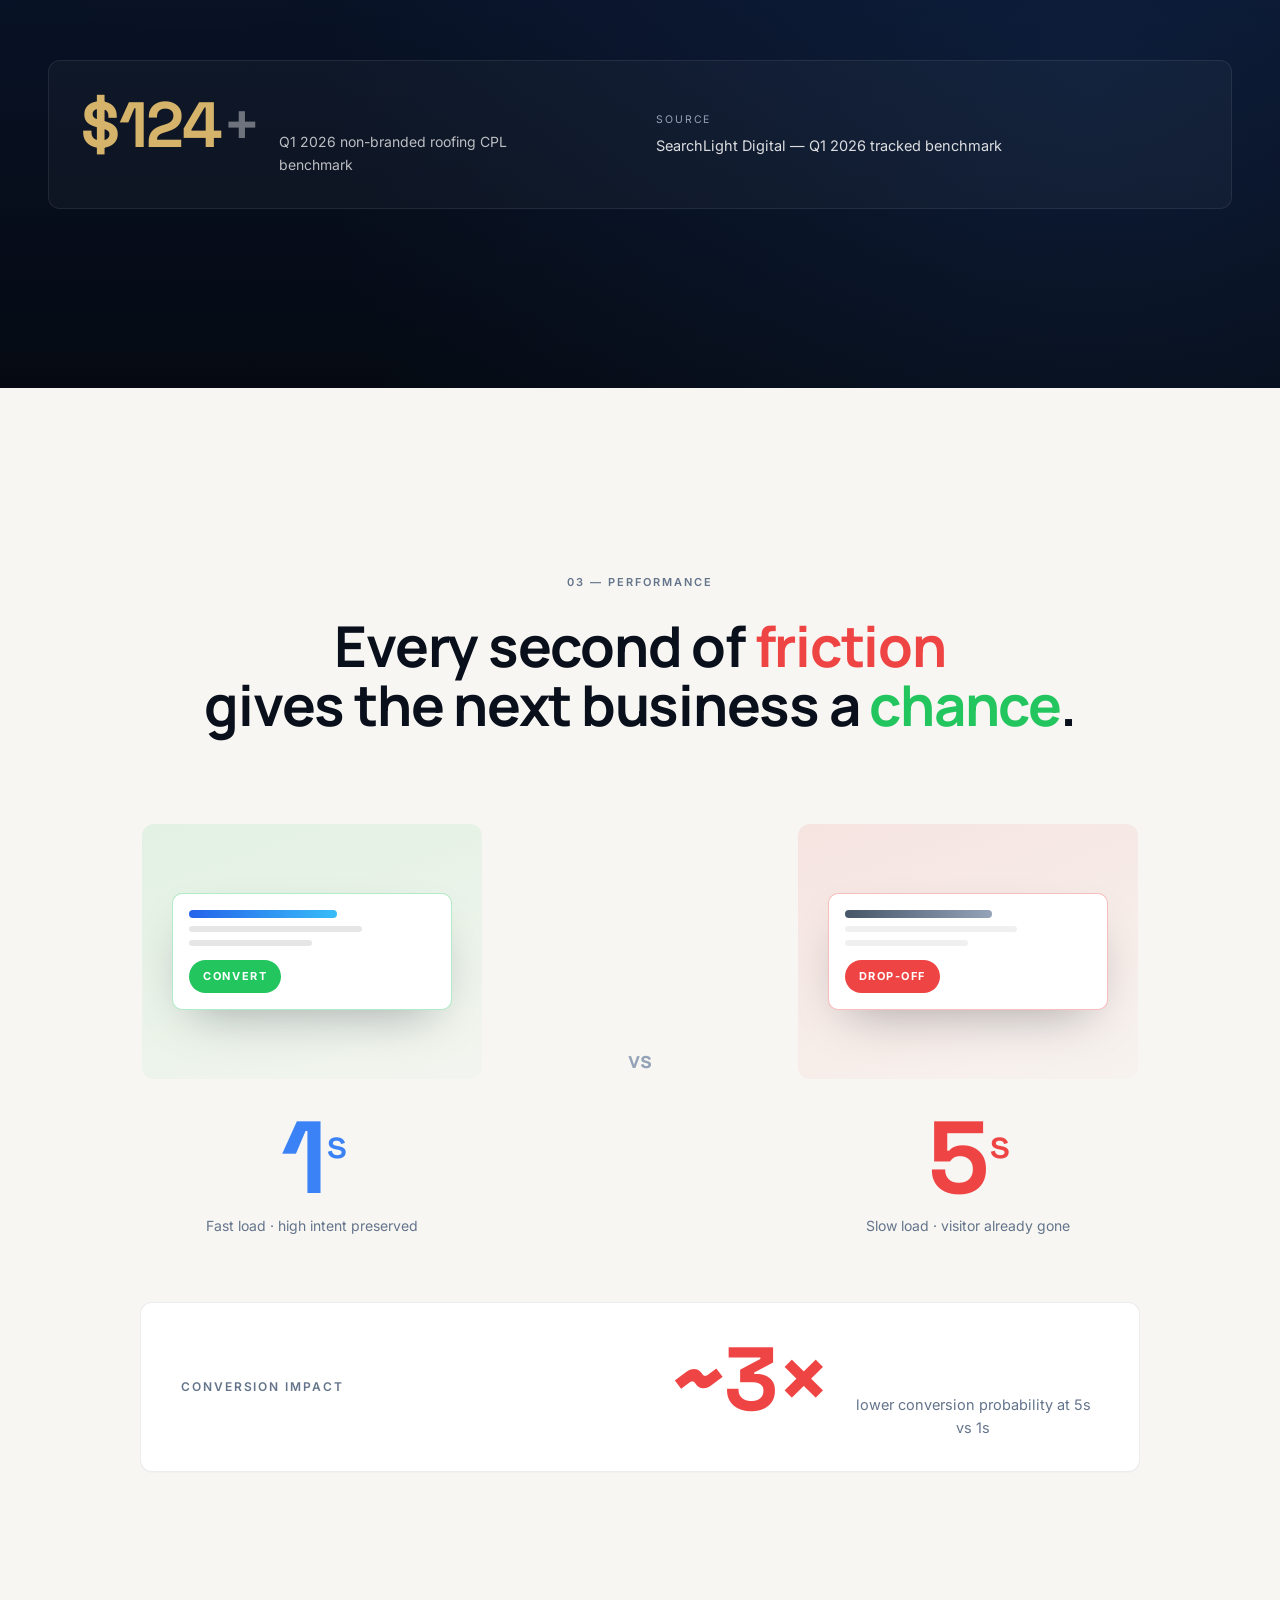
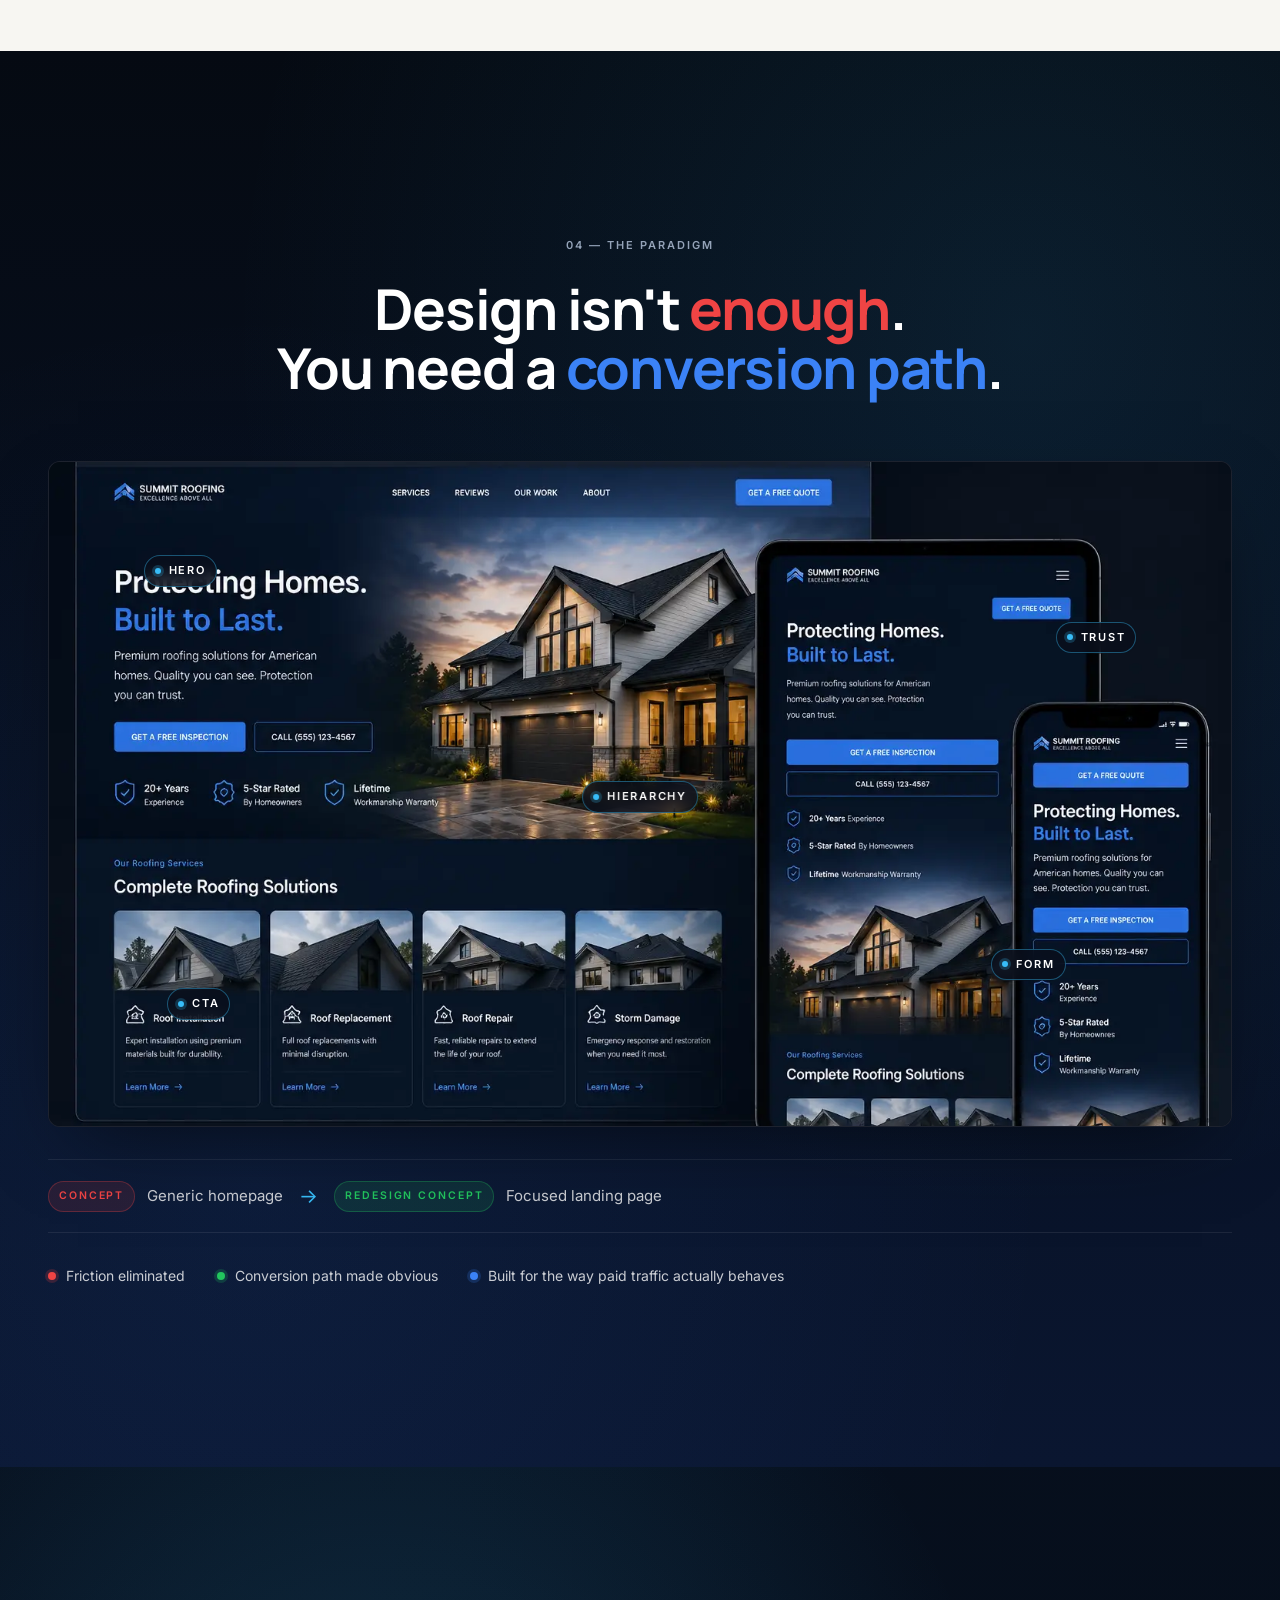
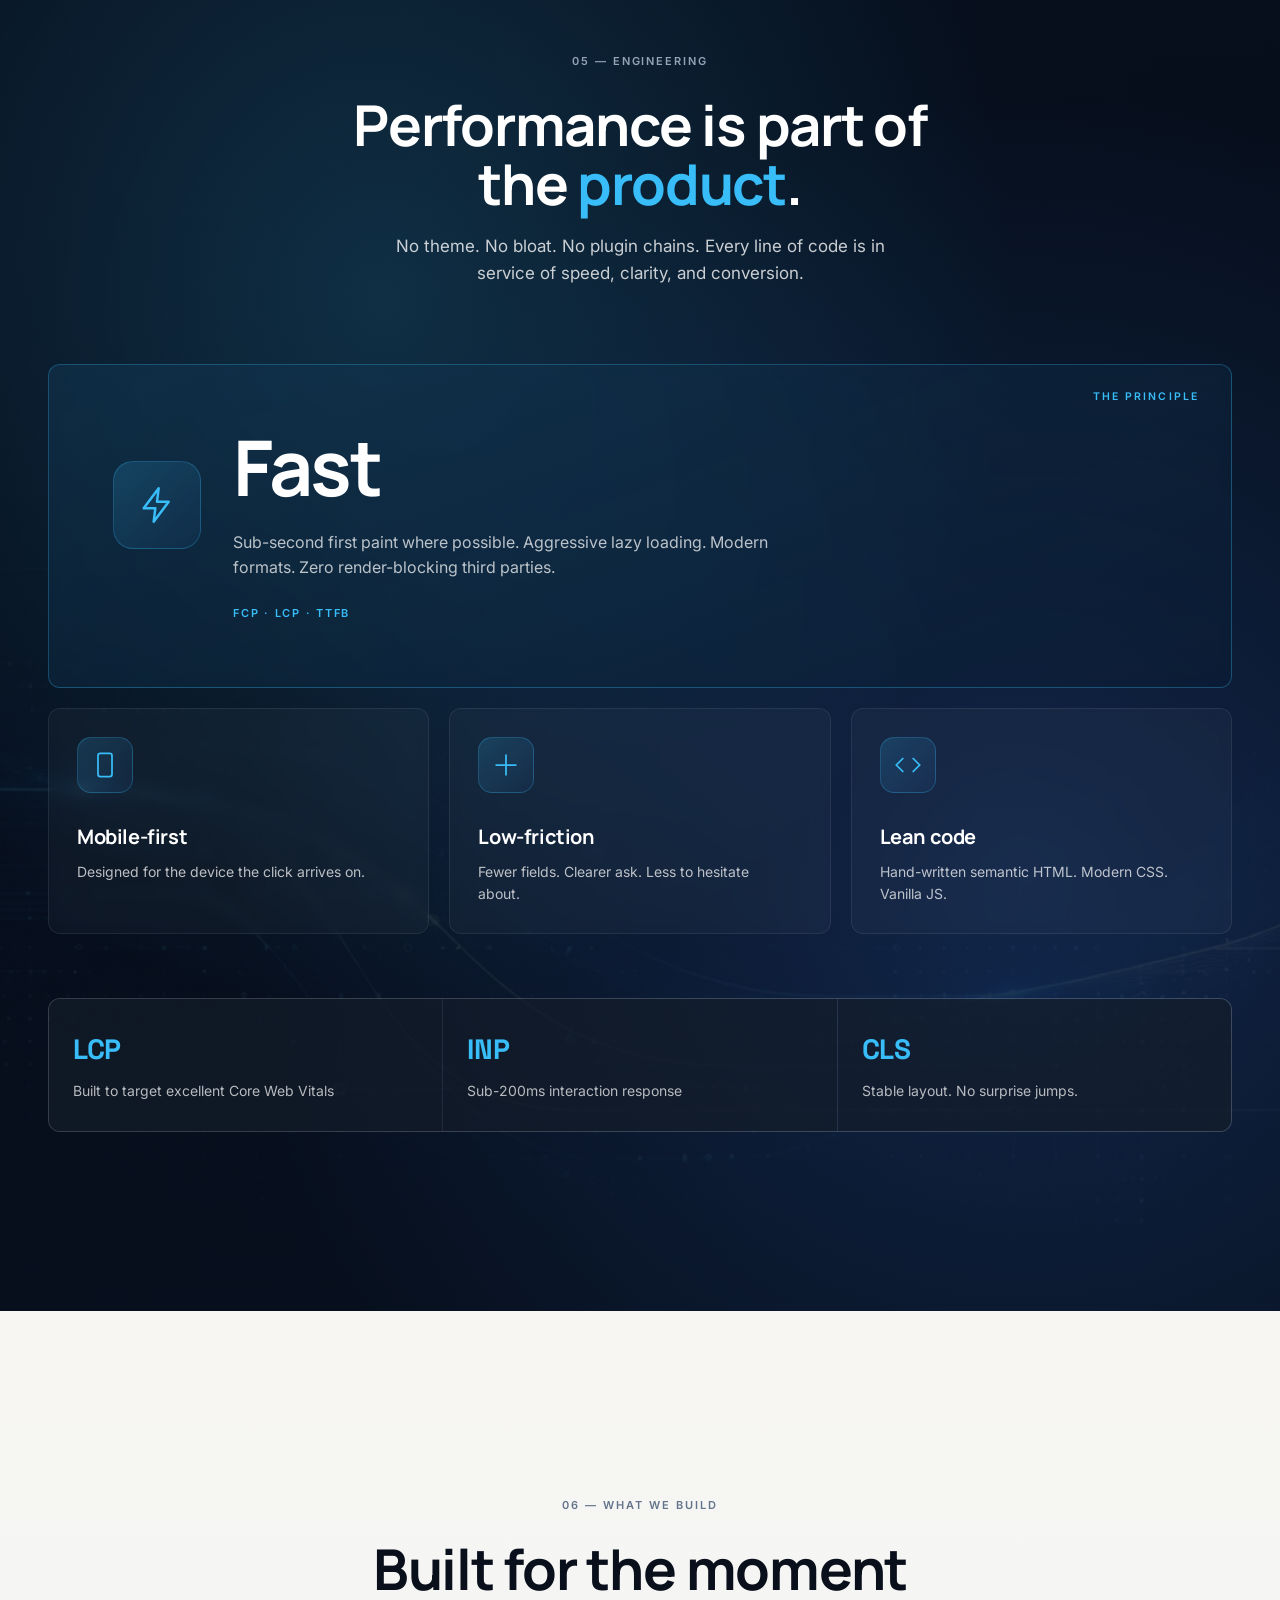
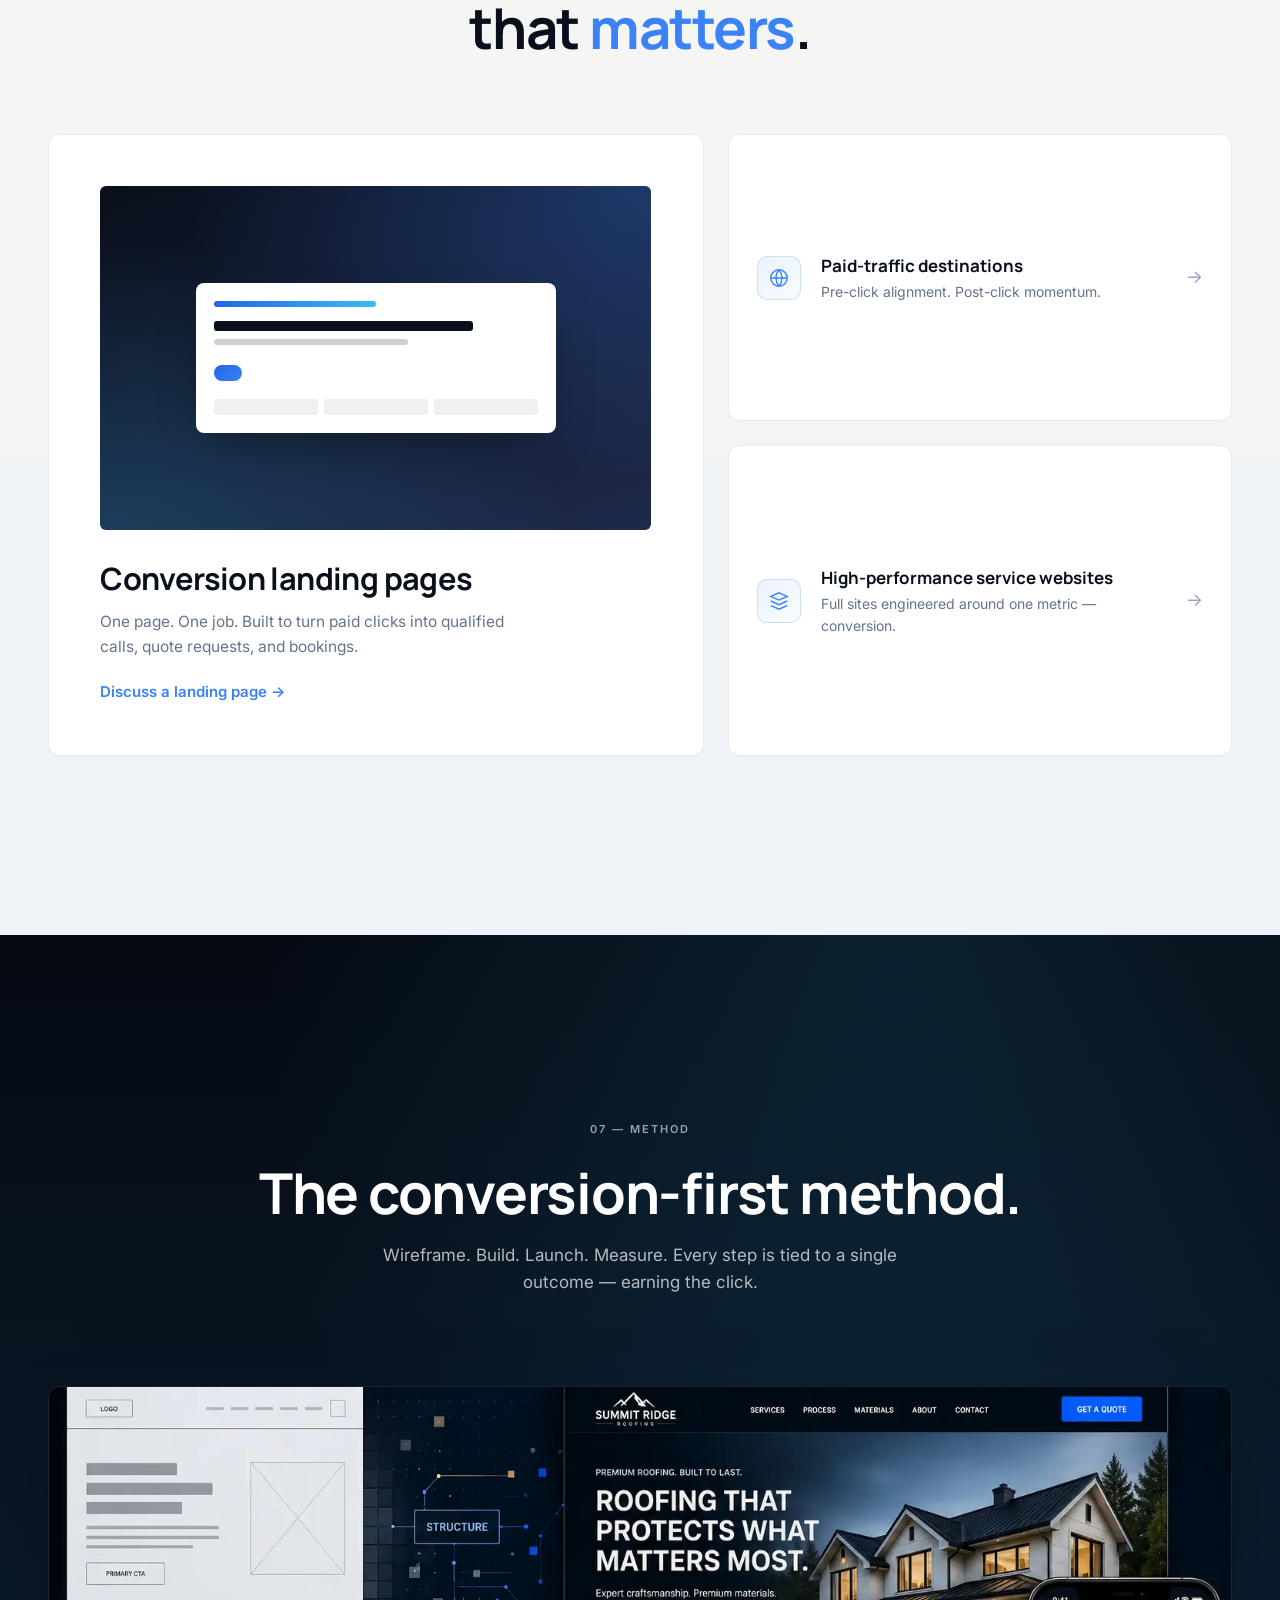
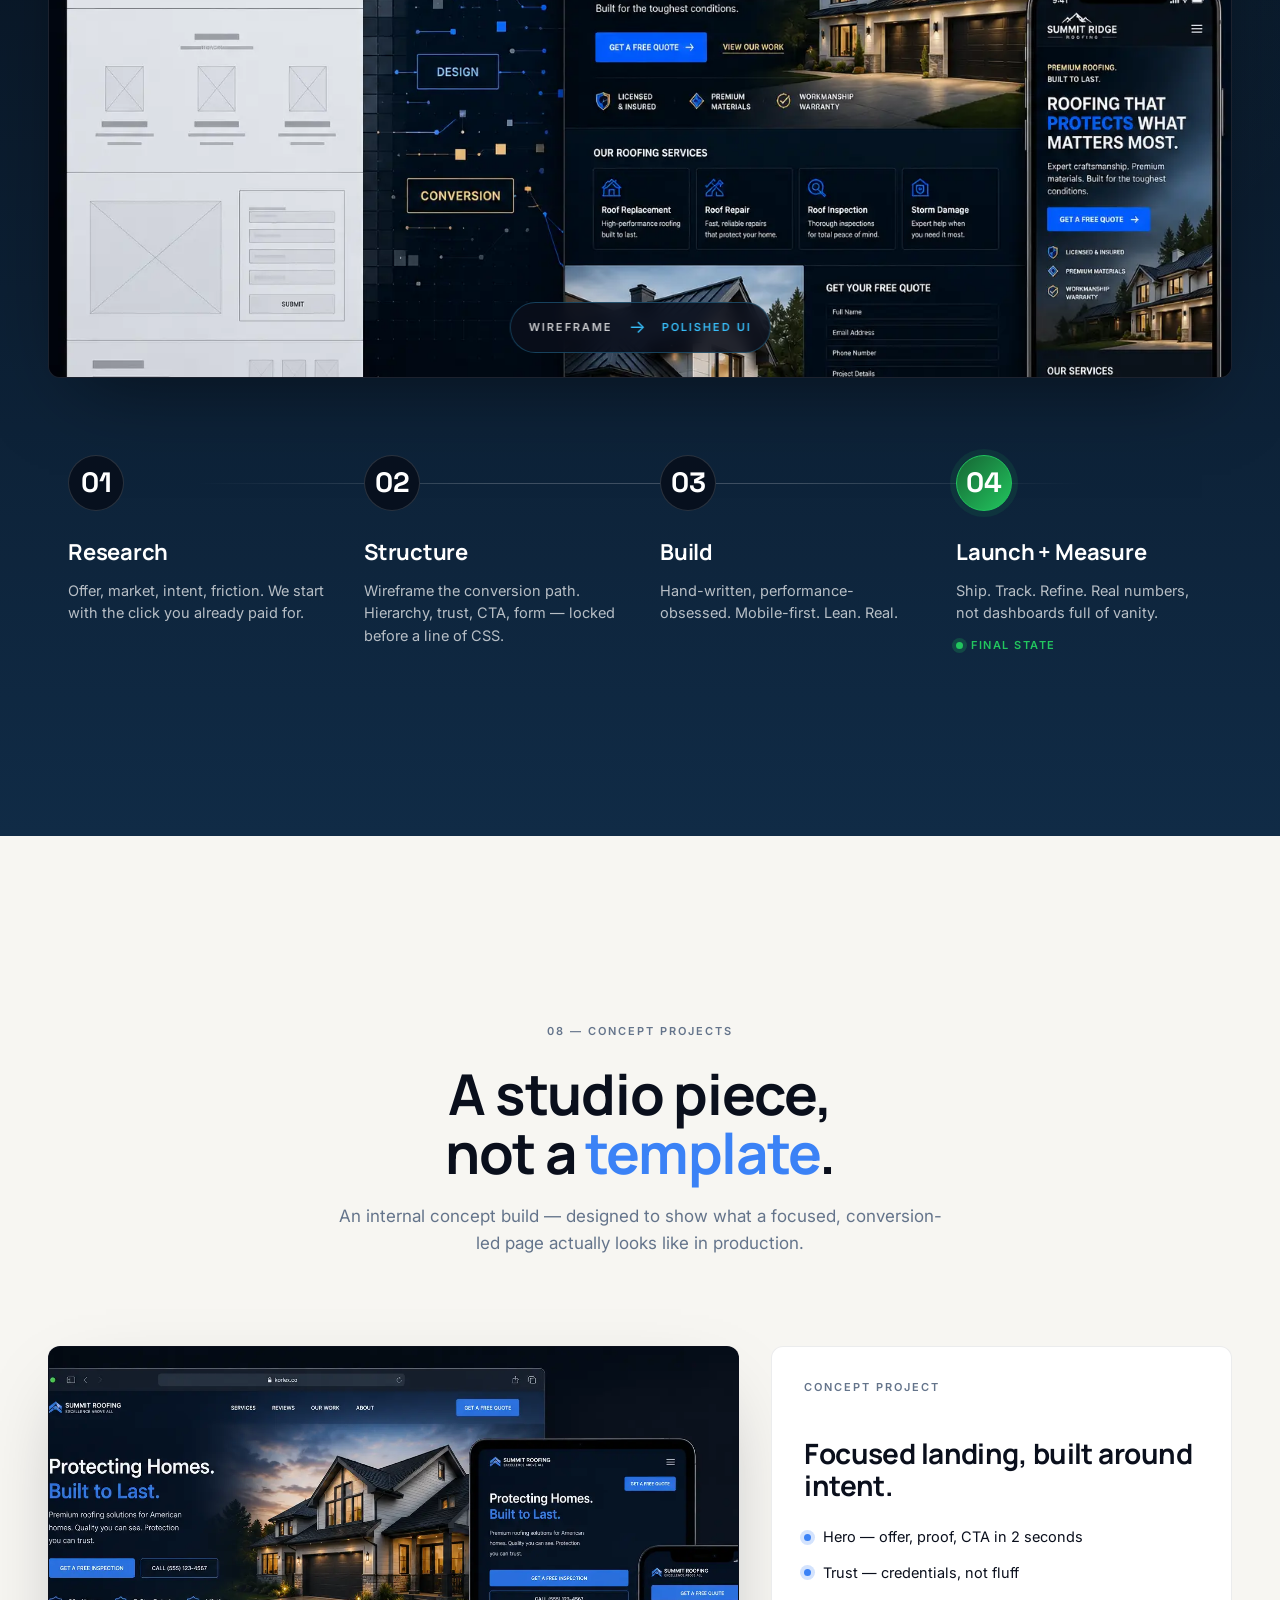
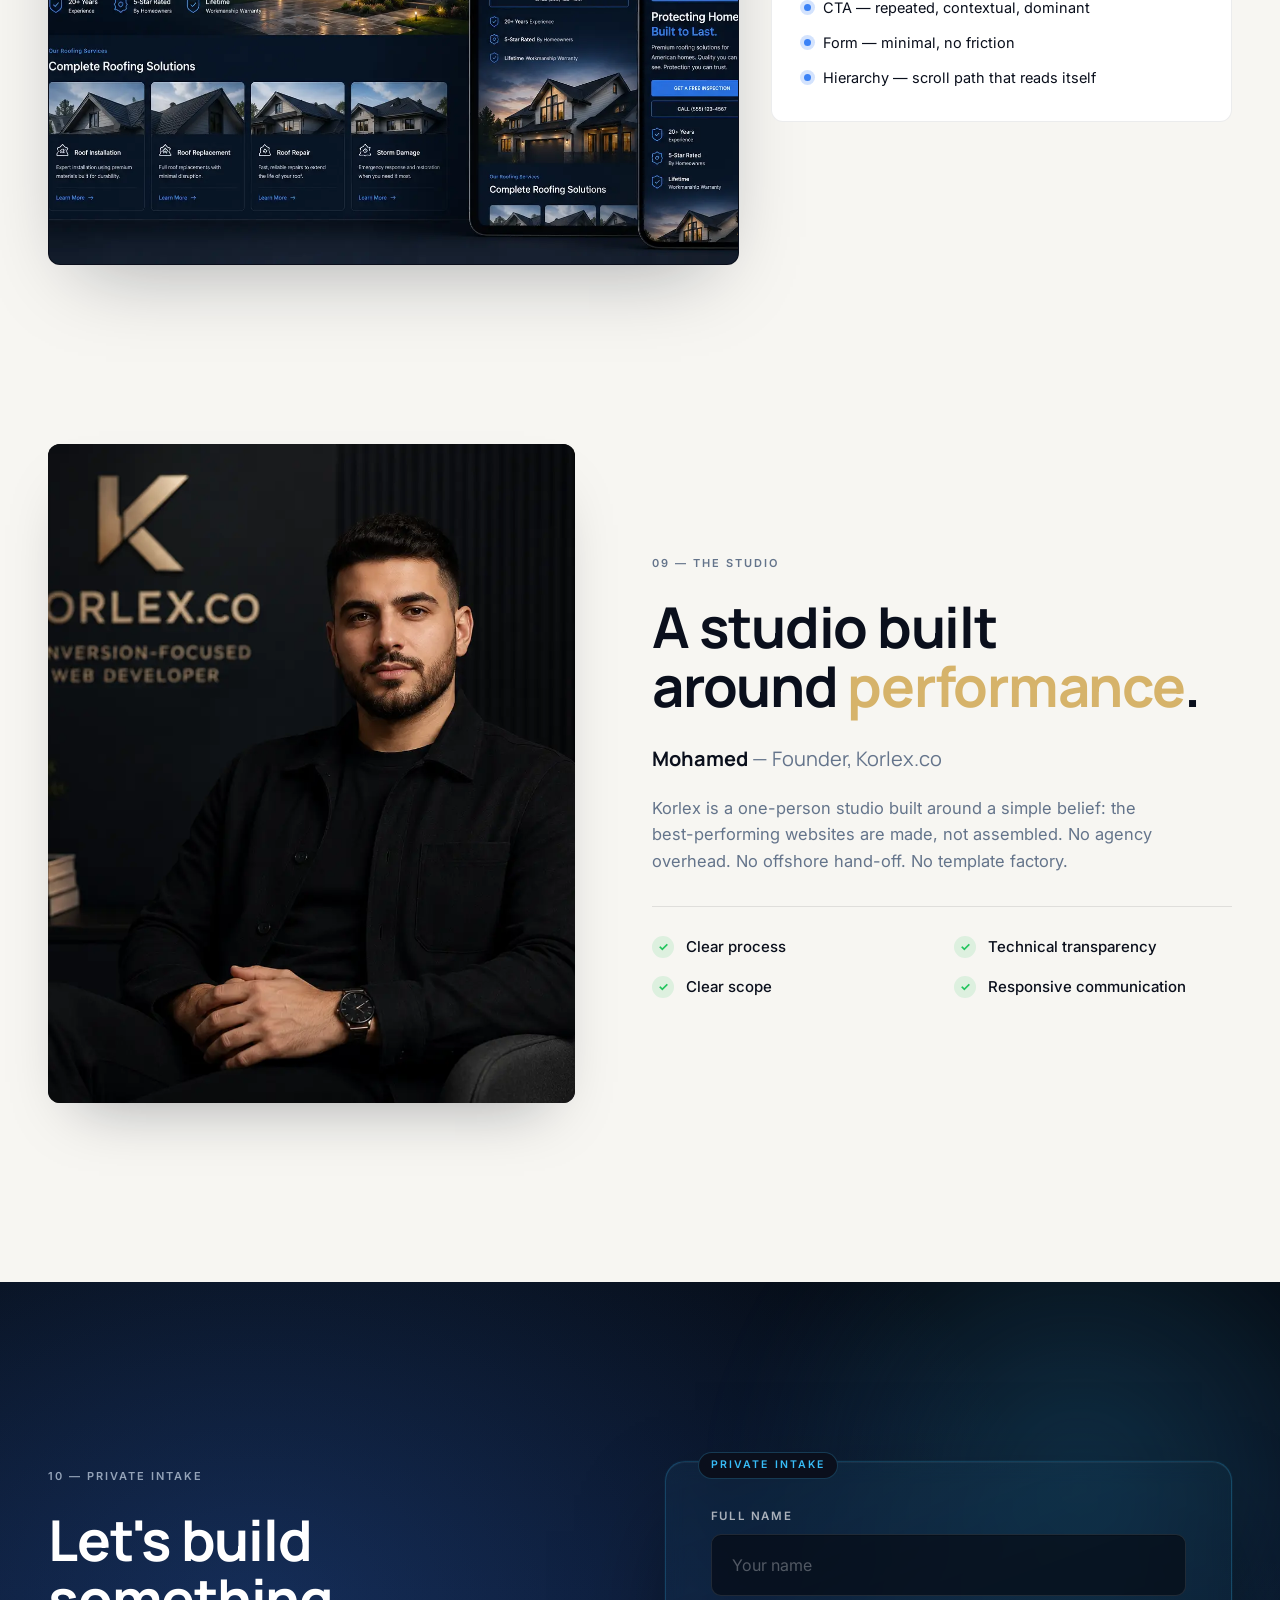
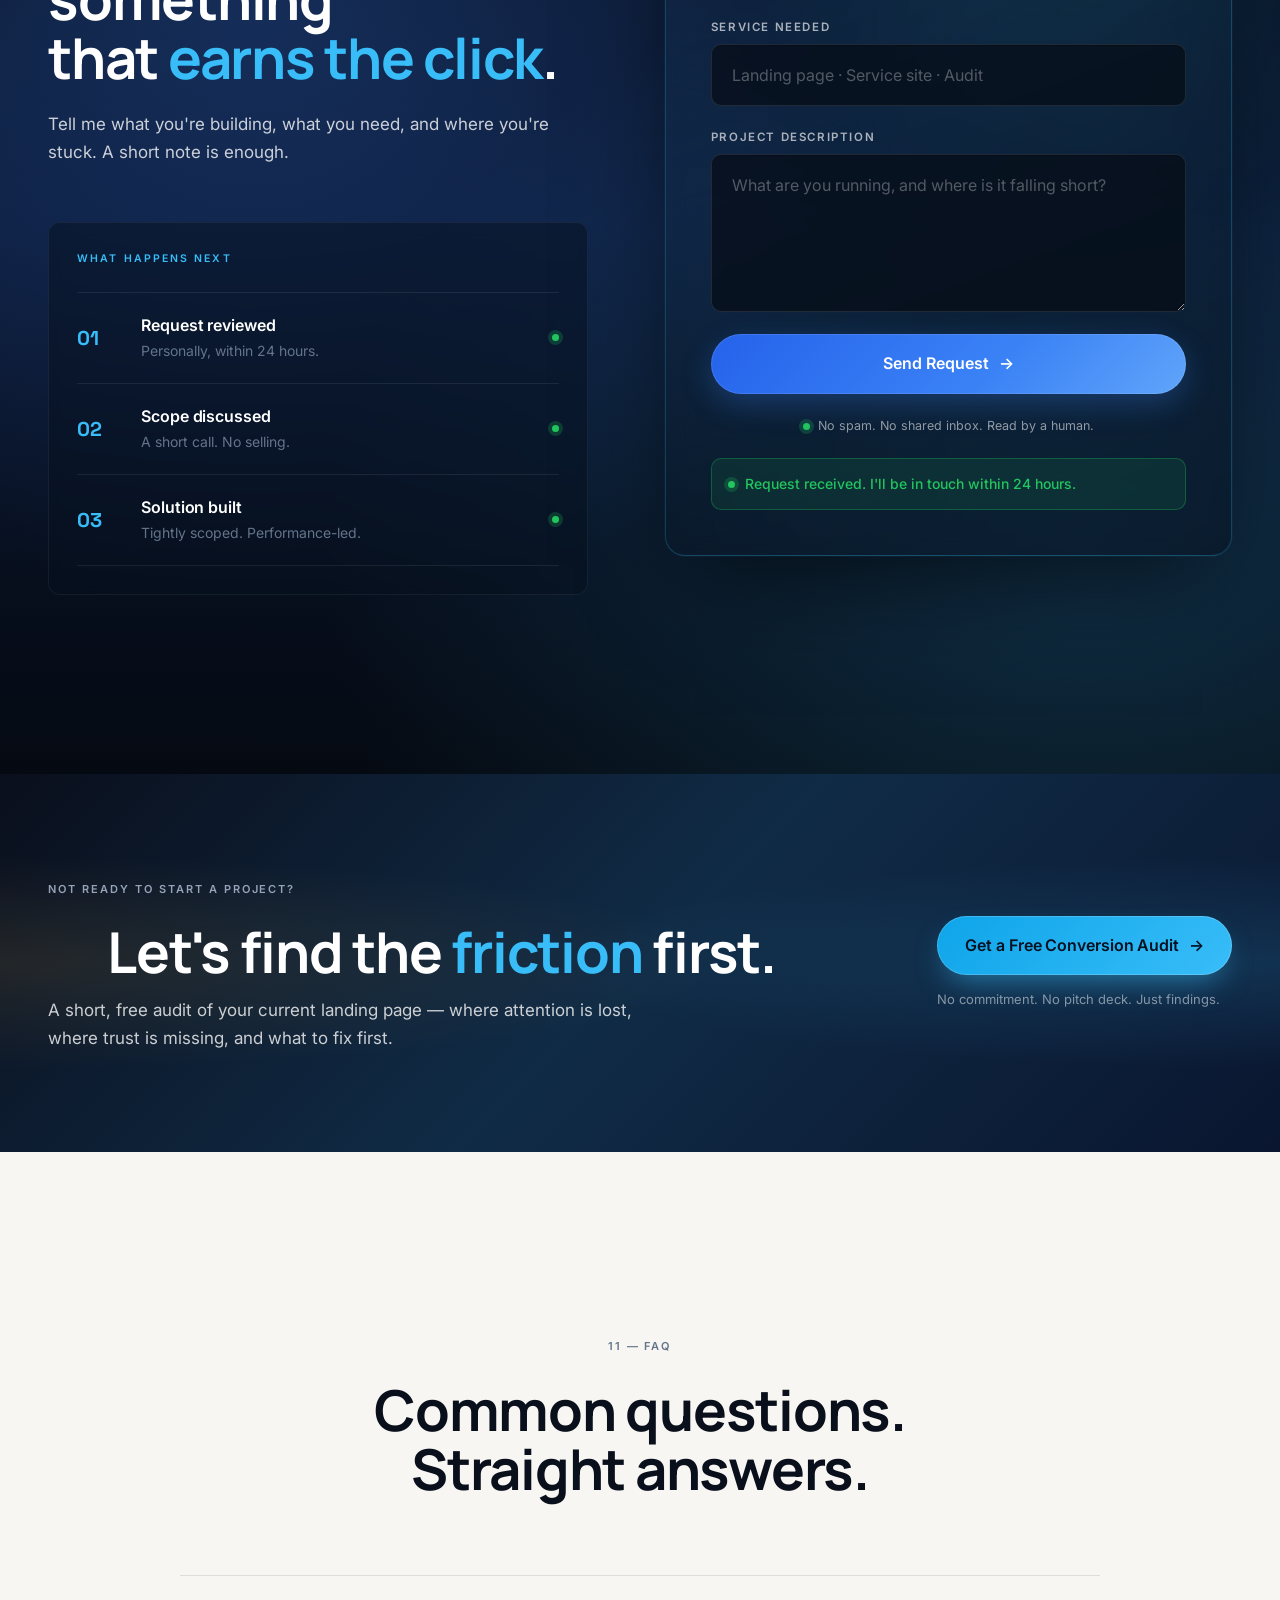
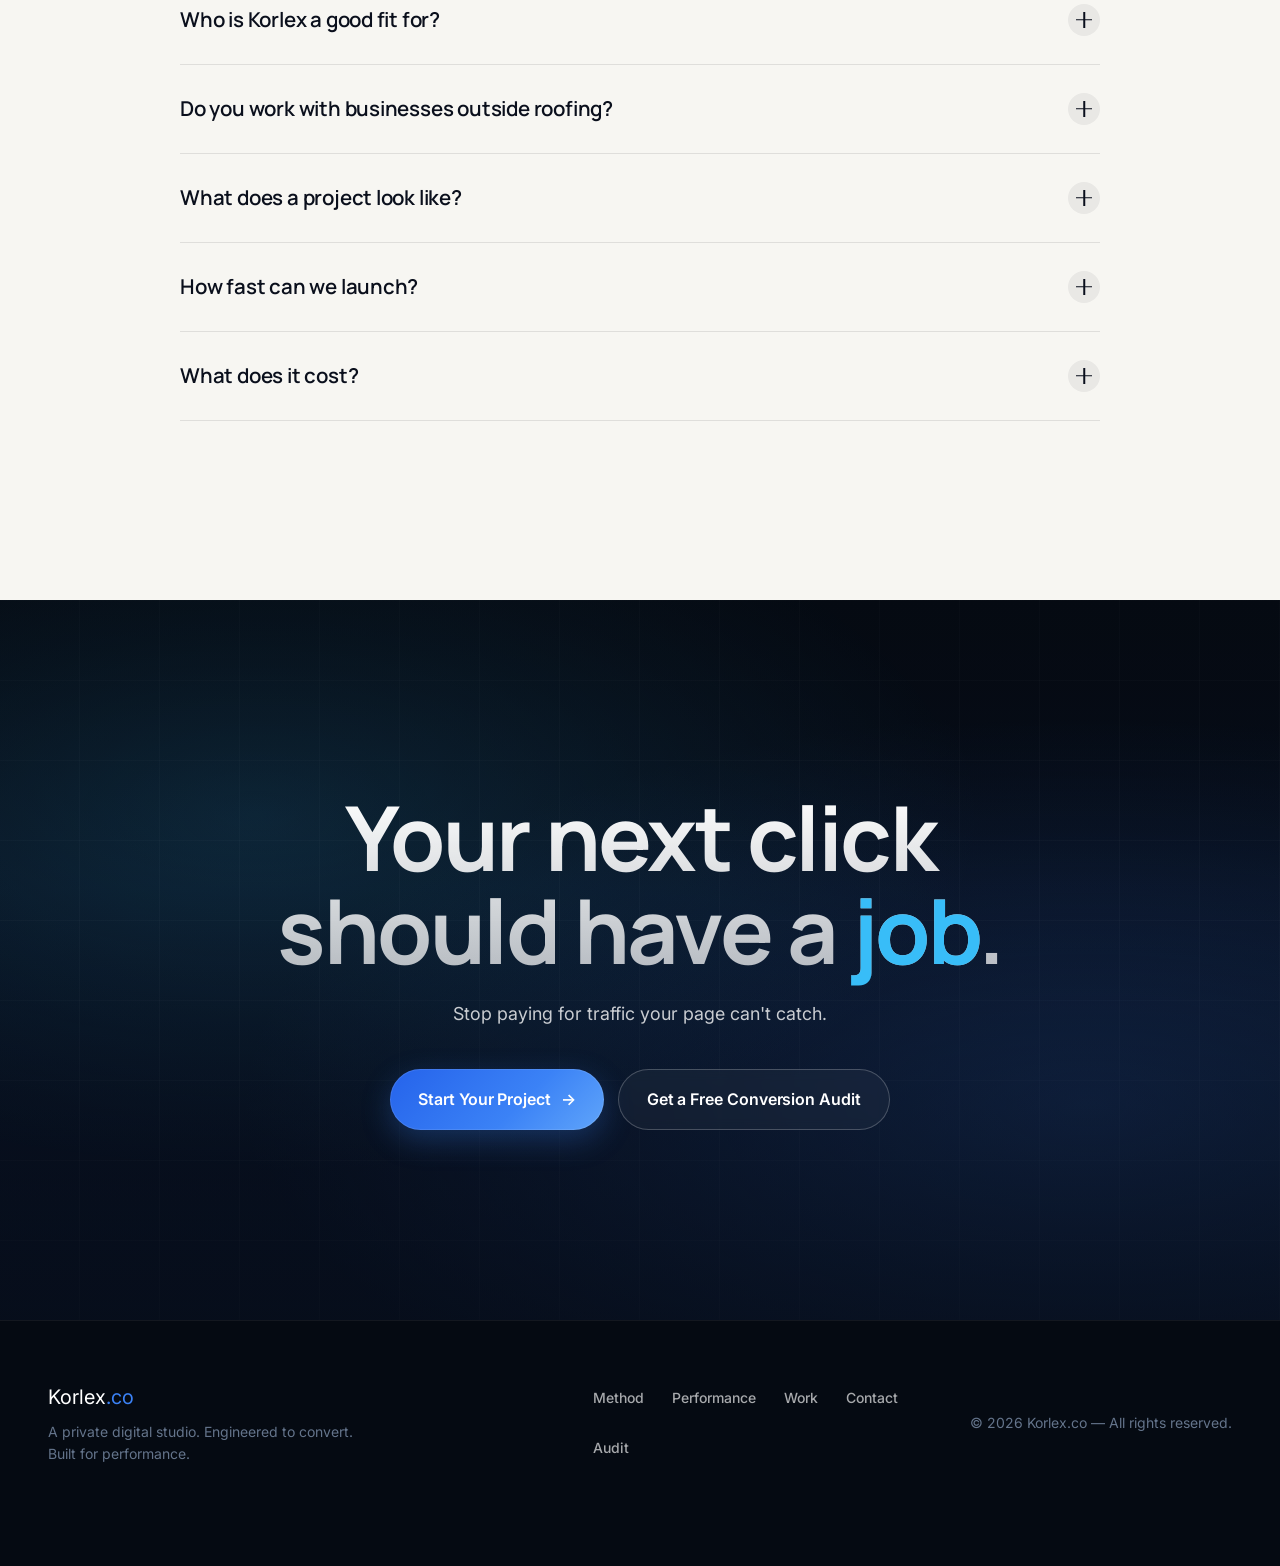
==== commit a204f986: "V1.3" ====
--- a/Korlex-Premium-v2/index.html
+++ b/Korlex-Premium-v2/index.html
@@ -821,12 +821,41 @@
 
     <nav class="bottom-nav" aria-label="Mobile bottom navigation">
         <a href="#top" class="bn-item">
-            <span class="bn-dot"></span>Home
+            <svg class="bn-icon" viewBox="0 0 24 24" aria-hidden="true">
+                <path d="M3 11l9-8 9 8v10a1 1 0 0 1-1 1h-5v-7h-6v7H4a1 1 0 0 1-1-1V11z"/>
+            </svg>
+            <span>Home</span>
         </a>
-        <a href="#work" class="bn-item">Work</a>
-        <a href="#method" class="bn-item">Process</a>
-        <a href="#vip" class="bn-item">Contact</a>
-        <a href="#audit" class="bn-item">Audit</a>
+        <a href="#work" class="bn-item">
+            <svg class="bn-icon" viewBox="0 0 24 24" aria-hidden="true">
+                <rect x="3" y="3" width="7" height="7" rx="1"/>
+                <rect x="14" y="3" width="7" height="7" rx="1"/>
+                <rect x="3" y="14" width="7" height="7" rx="1"/>
+                <rect x="14" y="14" width="7" height="7" rx="1"/>
+            </svg>
+            <span>Work</span>
+        </a>
+        <a href="#method" class="bn-item">
+            <svg class="bn-icon" viewBox="0 0 24 24" aria-hidden="true">
+                <circle cx="12" cy="12" r="9"/>
+                <path d="M12 7v5l3 2"/>
+            </svg>
+            <span>Process</span>
+        </a>
+        <a href="#vip" class="bn-item">
+            <svg class="bn-icon" viewBox="0 0 24 24" aria-hidden="true">
+                <path d="M21 11.5a8.38 8.38 0 0 1-9 8.5 8.5 8.5 0 1 1 0-17 8.38 8.38 0 0 1 9 8.5z"/>
+                <path d="M8 12h.01M12 12h.01M16 12h.01"/>
+            </svg>
+            <span>Contact</span>
+        </a>
+        <a href="#audit" class="bn-item bn-audit">
+            <svg class="bn-icon" viewBox="0 0 24 24" aria-hidden="true">
+                <circle cx="11" cy="11" r="7"/>
+                <line x1="21" y1="21" x2="16.65" y2="16.65"/>
+            </svg>
+            <span>Audit</span>
+        </a>
     </nav>
 
     <script src="script.js" defer></script>
--- a/Korlex-Premium-v2/styles.css
+++ b/Korlex-Premium-v2/styles.css
@@ -65,6 +65,7 @@
     -webkit-font-smoothing: antialiased;
     text-rendering: optimizeLegibility;
     overflow-x: hidden;
+    padding-bottom: env(safe-area-inset-bottom);
 }
 img, svg { display: block; max-width: 100%; height: auto; }
 button { font: inherit; cursor: pointer; background: none; border: 0; color: inherit; }
@@ -105,7 +106,8 @@
     letter-spacing: -0.022em;
     color: var(--navy);
     text-wrap: balance;
-    max-width: 22ch;
+    max-width: 1000px;
+    margin-inline: auto;
 }
 .display-2.light { color: #fff; }
 
@@ -120,10 +122,10 @@
     text-align: center;
     margin-left: auto;
     margin-right: auto;
-    max-width: 800px;
+    max-width: 1000px;
 }
 .center .lede { margin-left: auto; margin-right: auto; }
-.center .display-2 { margin-left: auto; margin-right: auto; }
+.center .display-2 { margin-left: auto; margin-right: auto; max-width: 1000px; }
 
 .hl-blue   { color: var(--blue); }
 .hl-cyan   { color: var(--cyan); }
@@ -156,19 +158,23 @@
 .btn-block { width: 100%; }
 
 .btn-primary {
-    background: linear-gradient(135deg, var(--g-cta-1), var(--g-cta-2));
+    background: linear-gradient(135deg, #2563EB 0%, #3B82F6 60%, #60A5FA 100%);
     color: #fff;
     box-shadow:
-        0 0 0 1px rgba(255,255,255,.08) inset,
-        0 14px 30px -10px rgba(59,130,246,.55),
+        0 0 0 1px rgba(255,255,255,.10) inset,
+        0 10px 30px rgba(59,130,246,.28),
         0 0 0 0 rgba(59,130,246,0);
 }
 .btn-primary:hover {
-    transform: translateY(-1px);
+    transform: translateY(-2px);
+    filter: brightness(1.05);
     box-shadow:
-        0 0 0 1px rgba(255,255,255,.12) inset,
-        0 18px 40px -10px rgba(59,130,246,.7),
+        0 0 0 1px rgba(255,255,255,.14) inset,
+        0 14px 40px rgba(59,130,246,.40),
         0 0 24px -4px rgba(59,130,246,.45);
+}
+.btn-primary:active {
+    transform: translateY(0) scale(0.98);
 }
 
 .btn-cyan {
@@ -317,7 +323,7 @@
 .hero {
     position: relative;
     height: 100svh;
-    min-height: 100svh;
+    min-height: 760px;
     background: var(--navy);
     color: #fff;
     overflow: hidden;
@@ -344,20 +350,14 @@
     inset: 0;
     z-index: 1;
     background:
-        /* Layer 1: dark navy → transparent from left */
         linear-gradient(90deg,
-            rgba(5,10,18,.97) 0%,
-            rgba(5,10,18,.88) 18%,
-            rgba(5,10,18,.68) 36%,
-            rgba(5,10,18,.38) 58%,
-            rgba(5,10,18,.12) 80%,
-            rgba(5,10,18,0) 100%),
-        /* Layer 4: bottom dark transition */
-        linear-gradient(180deg,
-            rgba(5,10,18,0) 0%,
-            rgba(5,10,18,0) 50%,
-            rgba(5,10,18,.45) 78%,
-            rgba(5,10,18,.85) 100%);
+            rgba(4,8,15,.92) 0%,
+            rgba(4,8,15,.72) 32%,
+            rgba(4,8,15,.32) 62%,
+            rgba(4,8,15,.10) 100%),
+        linear-gradient(0deg,
+            rgba(5,8,15,.85) 0%,
+            transparent 35%);
 }
 
 .hero-glow {
@@ -425,17 +425,17 @@
 .hero-title {
     font-family: var(--f-display);
     font-weight: 700;
-    font-size: clamp(40px, 6vw, 92px);
+    font-size: clamp(40px, 5.6vw, 92px);
     line-height: 1.04;
     letter-spacing: -0.028em;
-    max-width: 14ch;
+    max-width: 720px;
     margin-bottom: 28px;
     color: #F8FAFC;
     text-shadow: 0 1px 0 rgba(0,0,0,.25);
     text-wrap: balance;
 }
 .hero-title .hl-blue {
-    background: linear-gradient(135deg, #60A5FA 0%, #38BDF8 55%, #D6B36A 100%);
+    background: linear-gradient(110deg, #F1D39A 0%, #D6B36A 35%, #8CC8FF 100%);
     -webkit-background-clip: text;
     background-clip: text;
     -webkit-text-fill-color: transparent;
@@ -447,7 +447,7 @@
     font-size: clamp(17px, 1.25vw, 19px);
     line-height: 1.55;
     color: rgba(255,255,255,.82);
-    max-width: 48ch;
+    max-width: 540px;
     margin-bottom: 44px;
     font-weight: 400;
 }
@@ -465,15 +465,16 @@
     flex-wrap: wrap;
     gap: 10px 14px;
     margin-top: 36px;
-    padding-top: 24px;
-    max-width: 560px;
+    padding-top: 22px;
+    max-width: 600px;
     border-top: 1px solid rgba(255,255,255,.10);
+    opacity: .9;
 }
 .ht-item {
-    font-size: 12px;
+    font-size: 12.5px;
     letter-spacing: .10em;
     text-transform: uppercase;
-    color: rgba(255,255,255,.55);
+    color: rgba(255,255,255,.65);
     font-weight: 500;
 }
 .ht-dot {
@@ -628,7 +629,7 @@
     gap: 0;
     margin-bottom: clamp(56px, 8vw, 100px);
 }
-.math-head .display-2 { max-width: 18ch; }
+.math-head .display-2 { max-width: 900px; }
 
 .math-spread {
     display: grid;
@@ -778,7 +779,7 @@
         linear-gradient(180deg, var(--g-light-1) 0%, var(--g-light-2) 100%);
     z-index: -1;
 }
-.speed-head { max-width: 800px; margin-bottom: clamp(56px, 7vw, 100px); }
+.speed-head { max-width: 900px; margin-bottom: clamp(56px, 7vw, 100px); }
 .speed-head.center { margin-left: auto; margin-right: auto; }
 .speed-head .display-2 { max-width: 100%; }
 
@@ -940,7 +941,7 @@
     pointer-events: none;
 }
 .paradigm > .container { position: relative; z-index: 1; }
-.paradigm-head { max-width: 22ch; margin-bottom: clamp(40px, 5vw, 64px); }
+.paradigm-head { max-width: 950px; margin-bottom: clamp(40px, 5vw, 64px); }
 .paradigm-head.center { margin-left: auto; margin-right: auto; }
 
 .paradigm-stage {
@@ -1072,7 +1073,7 @@
 }
 
 .tech-inner { position: relative; z-index: 1; }
-.tech-head { max-width: 26ch; margin-bottom: clamp(48px, 6vw, 80px); }
+.tech-head { max-width: 950px; margin-bottom: clamp(48px, 6vw, 80px); }
 .tech-head.center { margin-left: auto; margin-right: auto; }
 .tech-lede { color: rgba(255,255,255,.78); font-size: 17px; max-width: 50ch; margin-top: 20px; margin-left: auto; margin-right: auto; }
 
@@ -1206,7 +1207,7 @@
     color: var(--navy);
     padding: clamp(120px, 14vw, 180px) 0;
 }
-.services-head { max-width: 22ch; margin-bottom: clamp(48px, 6vw, 80px); }
+.services-head { max-width: 950px; margin-bottom: clamp(48px, 6vw, 80px); }
 .services-head.center { margin-left: auto; margin-right: auto; }
 
 .services-grid {
@@ -1380,7 +1381,7 @@
     pointer-events: none;
 }
 .method > .container { position: relative; z-index: 1; }
-.method-head { max-width: 22ch; margin-bottom: clamp(56px, 7vw, 96px); }
+.method-head { max-width: 950px; margin-bottom: clamp(56px, 7vw, 96px); }
 .method-head.center { margin-left: auto; margin-right: auto; }
 .method-sub { color: rgba(255,255,255,.7); font-size: 17px; max-width: 52ch; margin-top: 20px; margin-left: auto; margin-right: auto; }
 
@@ -1486,7 +1487,7 @@
     color: var(--navy);
     padding: clamp(120px, 14vw, 180px) 0;
 }
-.work-head { max-width: 28ch; margin-bottom: clamp(56px, 7vw, 96px); }
+.work-head { max-width: 950px; margin-bottom: clamp(56px, 7vw, 96px); }
 .work-head.center { margin-left: auto; margin-right: auto; }
 .work-lede {
     color: var(--slate);
@@ -1650,7 +1651,7 @@
     gap: clamp(40px, 6vw, 88px);
     align-items: start;
 }
-.vip-intro .display-2 { margin-bottom: 24px; max-width: 18ch; }
+.vip-intro .display-2 { margin-bottom: 24px; max-width: 600px; }
 .vip-lede { color: rgba(255,255,255,.78); font-size: 17px; max-width: 46ch; margin-bottom: 56px; }
 
 .what-next {
@@ -1830,7 +1831,7 @@
     gap: clamp(32px, 4vw, 56px);
     align-items: center;
 }
-.audit-copy .display-2 { max-width: 18ch; margin-bottom: 16px; }
+.audit-copy .display-2 { max-width: 720px; margin-bottom: 16px; }
 .audit-copy p { color: rgba(255,255,255,.78); max-width: 56ch; }
 .audit-cta { display: flex; flex-direction: column; gap: 14px; align-items: flex-start; }
 .audit-meta { color: rgba(255,255,255,.5); font-size: 13px; }
@@ -2023,17 +2024,20 @@
 .bottom-nav {
     display: none;
     position: fixed;
-    left: 12px; right: 12px;
-    bottom: 12px;
-    z-index: 90;
-    background: rgba(10,15,28,.92);
-    backdrop-filter: blur(14px);
-    border: 1px solid rgba(255,255,255,.08);
-    border-radius: 16px;
-    padding: 8px;
+    left: 0;
+    right: 0;
+    bottom: 0;
+    z-index: 9999;
+    background: rgba(10,15,28,.82);
+    backdrop-filter: blur(18px) saturate(160%);
+    -webkit-backdrop-filter: blur(18px) saturate(160%);
+    border-top: 1px solid rgba(255,255,255,.08);
+    padding: 8px 8px calc(8px + env(safe-area-inset-bottom));
+    padding-bottom: max(8px, env(safe-area-inset-bottom));
     justify-content: space-between;
-    align-items: center;
-    box-shadow: 0 20px 50px -20px rgba(0,0,0,.5);
+    align-items: stretch;
+    min-height: 64px;
+    box-shadow: 0 -10px 30px -10px rgba(0,0,0,.4);
 }
 .bn-item {
     flex: 1;
@@ -2048,8 +2052,20 @@
     align-items: center;
     justify-content: center;
     gap: 4px;
+    flex-direction: column;
+    min-height: 48px;
 }
 .bn-item:hover, .bn-item.is-active { color: #fff; background: rgba(255,255,255,.05); }
+.bn-item.is-active { color: var(--blue); }
+.bn-item.bn-audit { color: rgba(56,189,248,.95); font-weight: 600; }
+.bn-icon {
+    width: 18px; height: 18px;
+    stroke: currentColor;
+    fill: none;
+    stroke-width: 1.5;
+    stroke-linecap: round;
+    stroke-linejoin: round;
+}
 .bn-dot {
     width: 5px; height: 5px;
     background: var(--blue);
@@ -2093,12 +2109,16 @@
 
 @media (max-width: 720px) {
     body { font-size: 16px; }
-    .container { padding-left: 20px; padding-right: 20px; }
-    .hero { min-height: 100svh; }
+    .container { padding-left: 20px; padding-right: 20px; max-width: 92vw; }
+    .display-2 { max-width: 380px; }
+    .center { max-width: 380px; }
+    .center .display-2 { max-width: 380px; }
+    .hero { min-height: 100svh; min-height: 760px; height: auto; }
     .hero-image { object-position: 70% center; }
     .hero-content { padding-top: 24px; padding-bottom: 80px; }
-    .hero-title { max-width: 100%; font-size: 42px; }
-    .hero-trust { gap: 8px 10px; }
+    .hero-title { max-width: 380px; font-size: 42px; }
+    .hero-sub { max-width: 380px; }
+    .hero-trust { gap: 8px 10px; max-width: 380px; }
     .ht-item { font-size: 11px; }
     .pain-grid { grid-template-columns: 1fr; }
     .pain-image { aspect-ratio: 4 / 3; }
@@ -2128,9 +2148,10 @@
     .trust-list { grid-template-columns: 1fr; }
     .header-link { display: none; }
     .bottom-nav { display: flex; }
-    .site-footer { padding-bottom: 130px; }
+    .site-footer { padding-bottom: calc(96px + env(safe-area-inset-bottom)); }
+    .final { padding-bottom: calc(140px + env(safe-area-inset-bottom)); }
     .work-frame { aspect-ratio: 4 / 5; }
-    .hero-ctas { flex-direction: column; align-items: stretch; }
+    .hero-ctas { flex-direction: column; align-items: stretch; gap: 12px; }
     .hero-ctas .btn { width: 100%; min-height: 54px; }
     .final-ctas { flex-direction: column; align-items: stretch; }
     .final-ctas .btn { width: 100%; }
@@ -2138,10 +2159,19 @@
     .svc-feature { padding: 24px; }
     .svc-row { padding: 20px; }
     .vip-intro { text-align: center; }
-    .vip-intro .display-2 { margin-left: auto; margin-right: auto; }
-    .vip-lede { margin-left: auto; margin-right: auto; }
+    .vip-intro .display-2 { margin-left: auto; margin-right: auto; max-width: 380px; }
+    .vip-lede { margin-left: auto; margin-right: auto; max-width: 380px; }
     .what-next { text-align: left; }
     .center { text-align: center; }
+    .speed-head,
+    .math-head,
+    .paradigm-head,
+    .tech-head,
+    .services-head,
+    .method-head,
+    .work-head,
+    .faq-head { max-width: 380px; }
+    .audit-copy .display-2 { max-width: 380px; }
     .hero-overlay {
         background:
             linear-gradient(90deg,
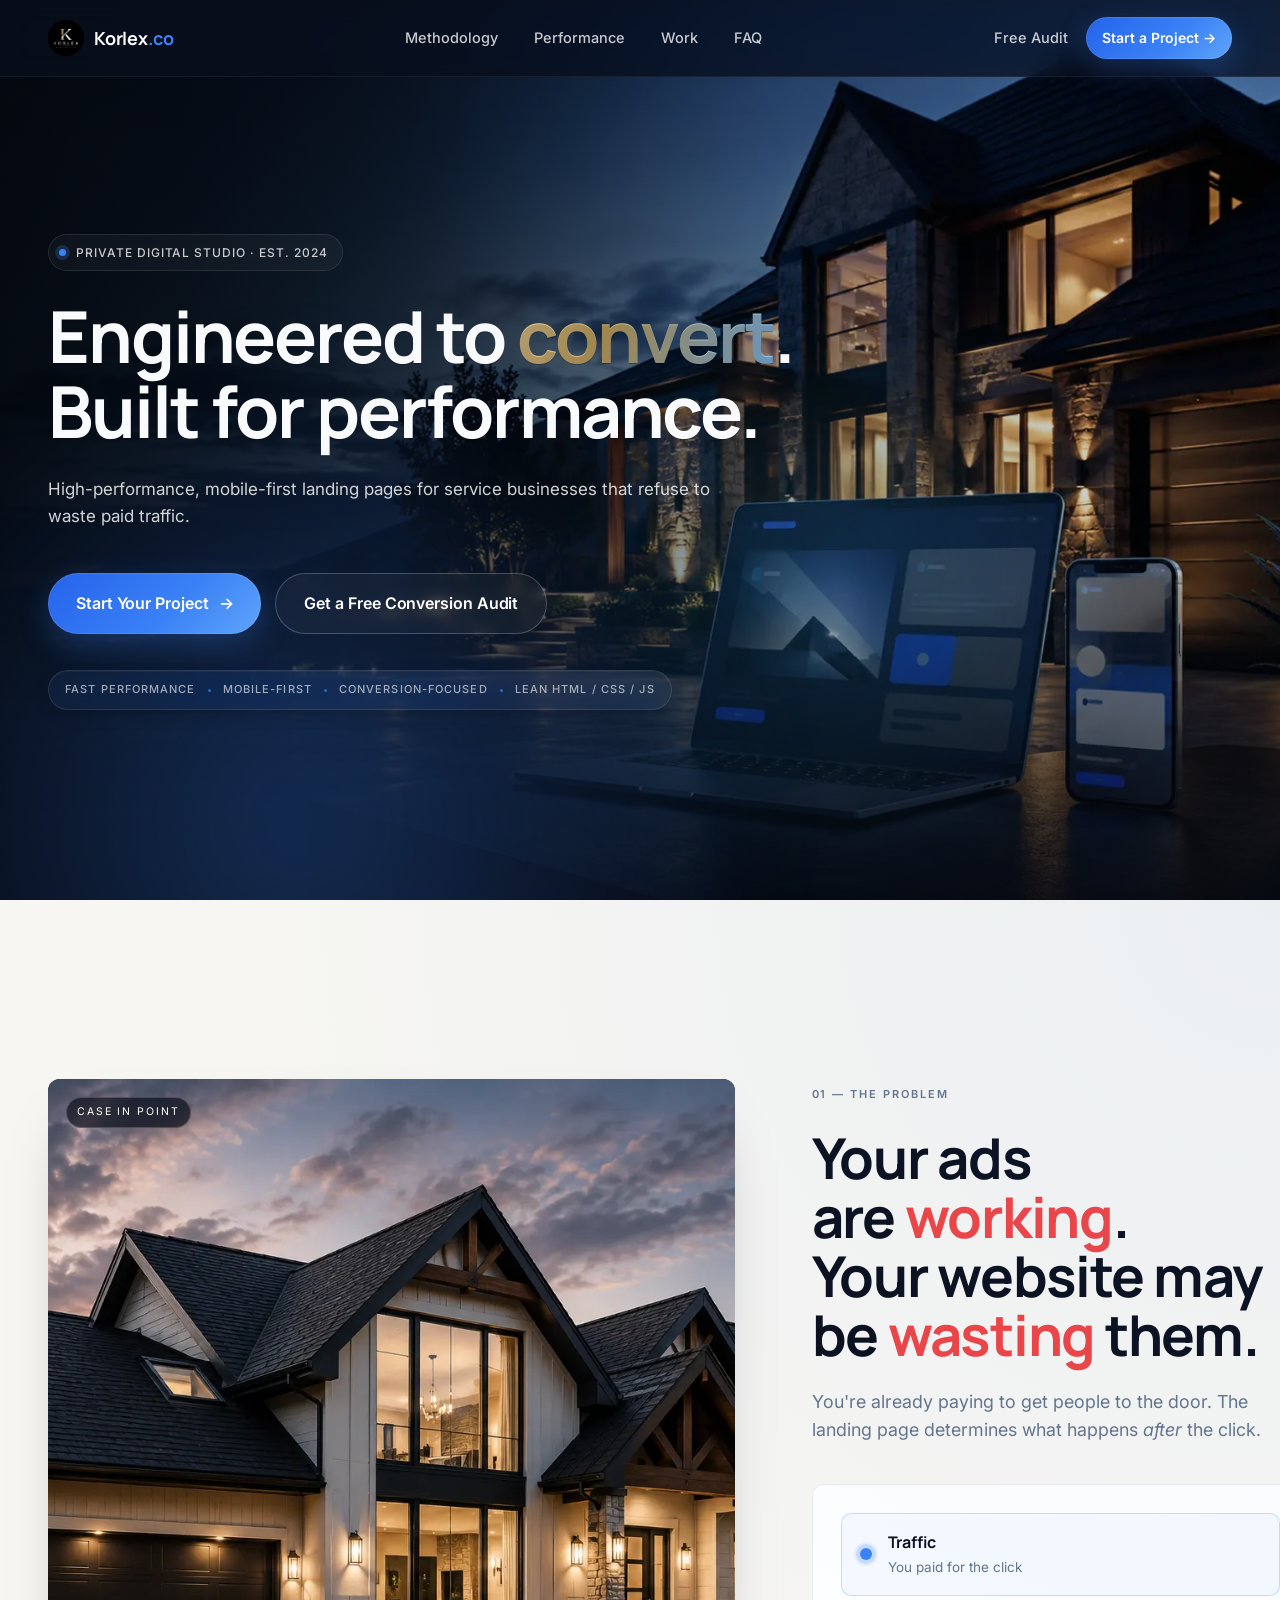
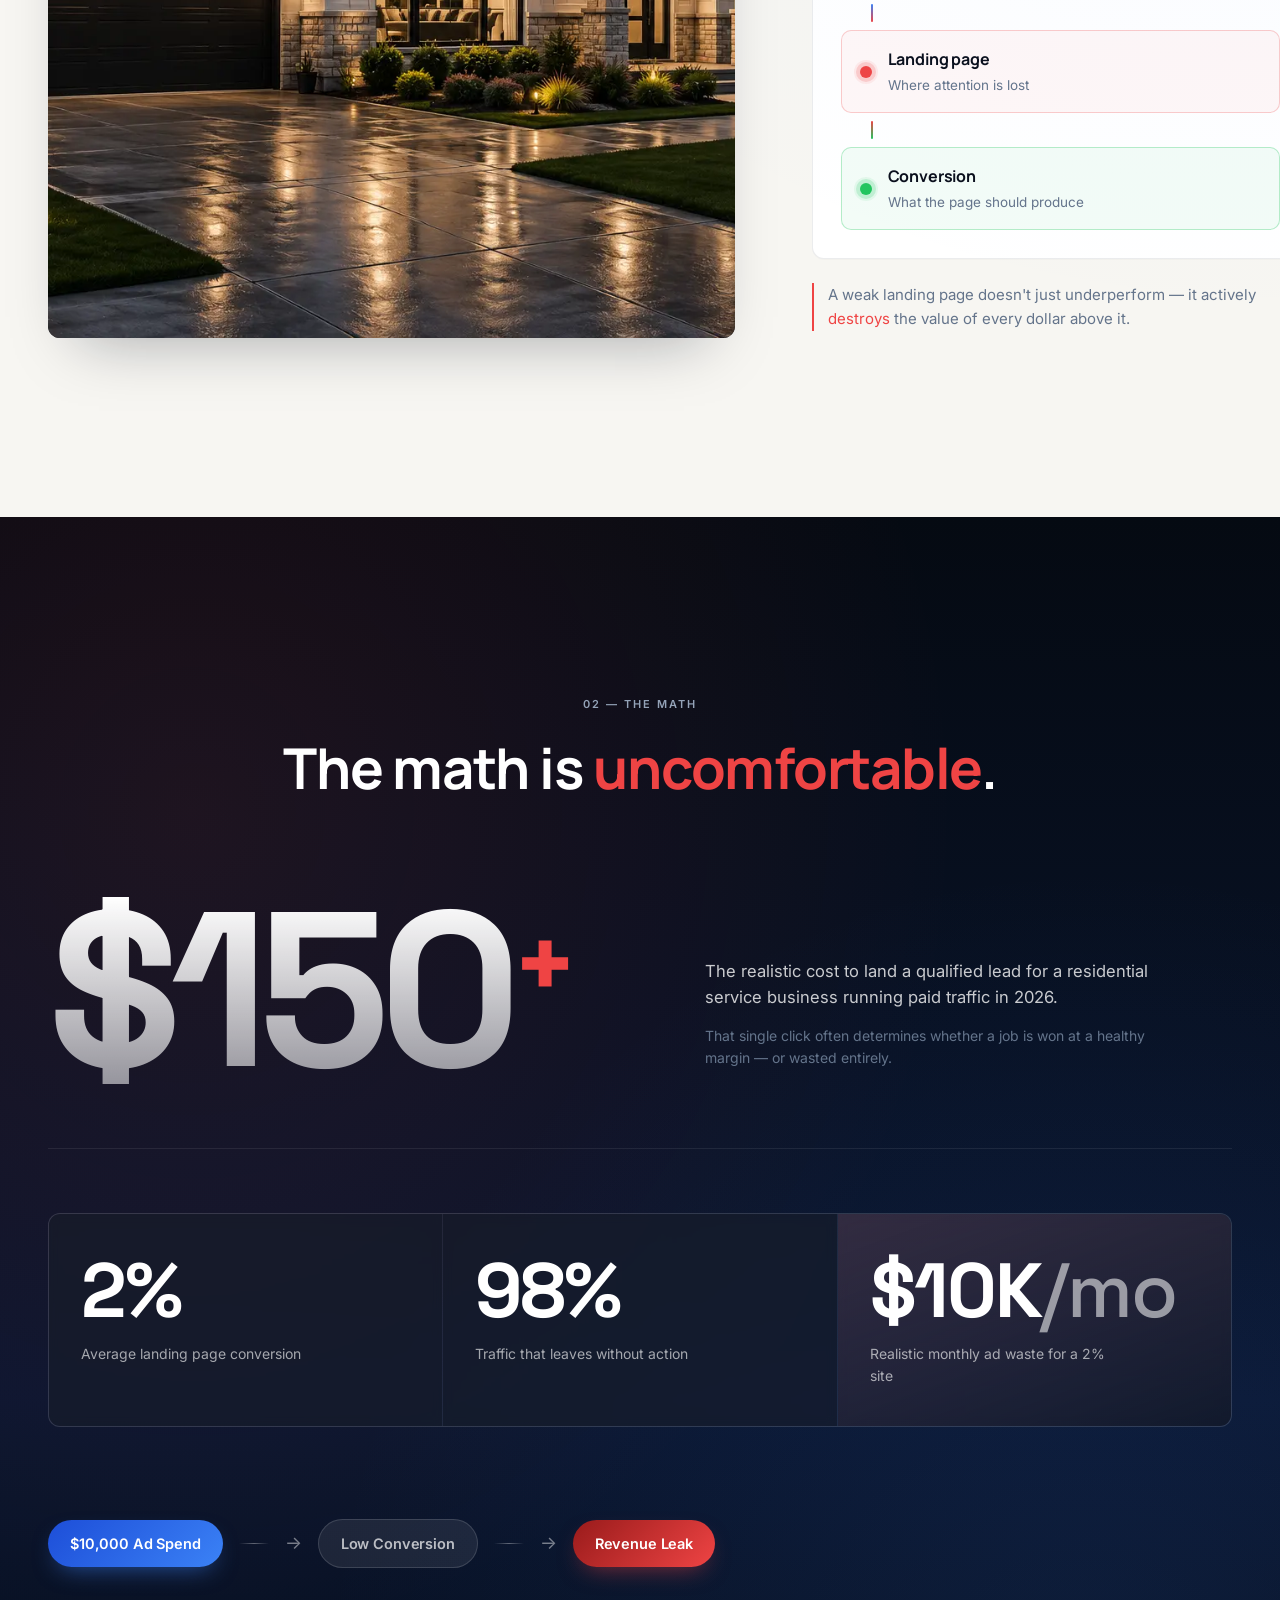
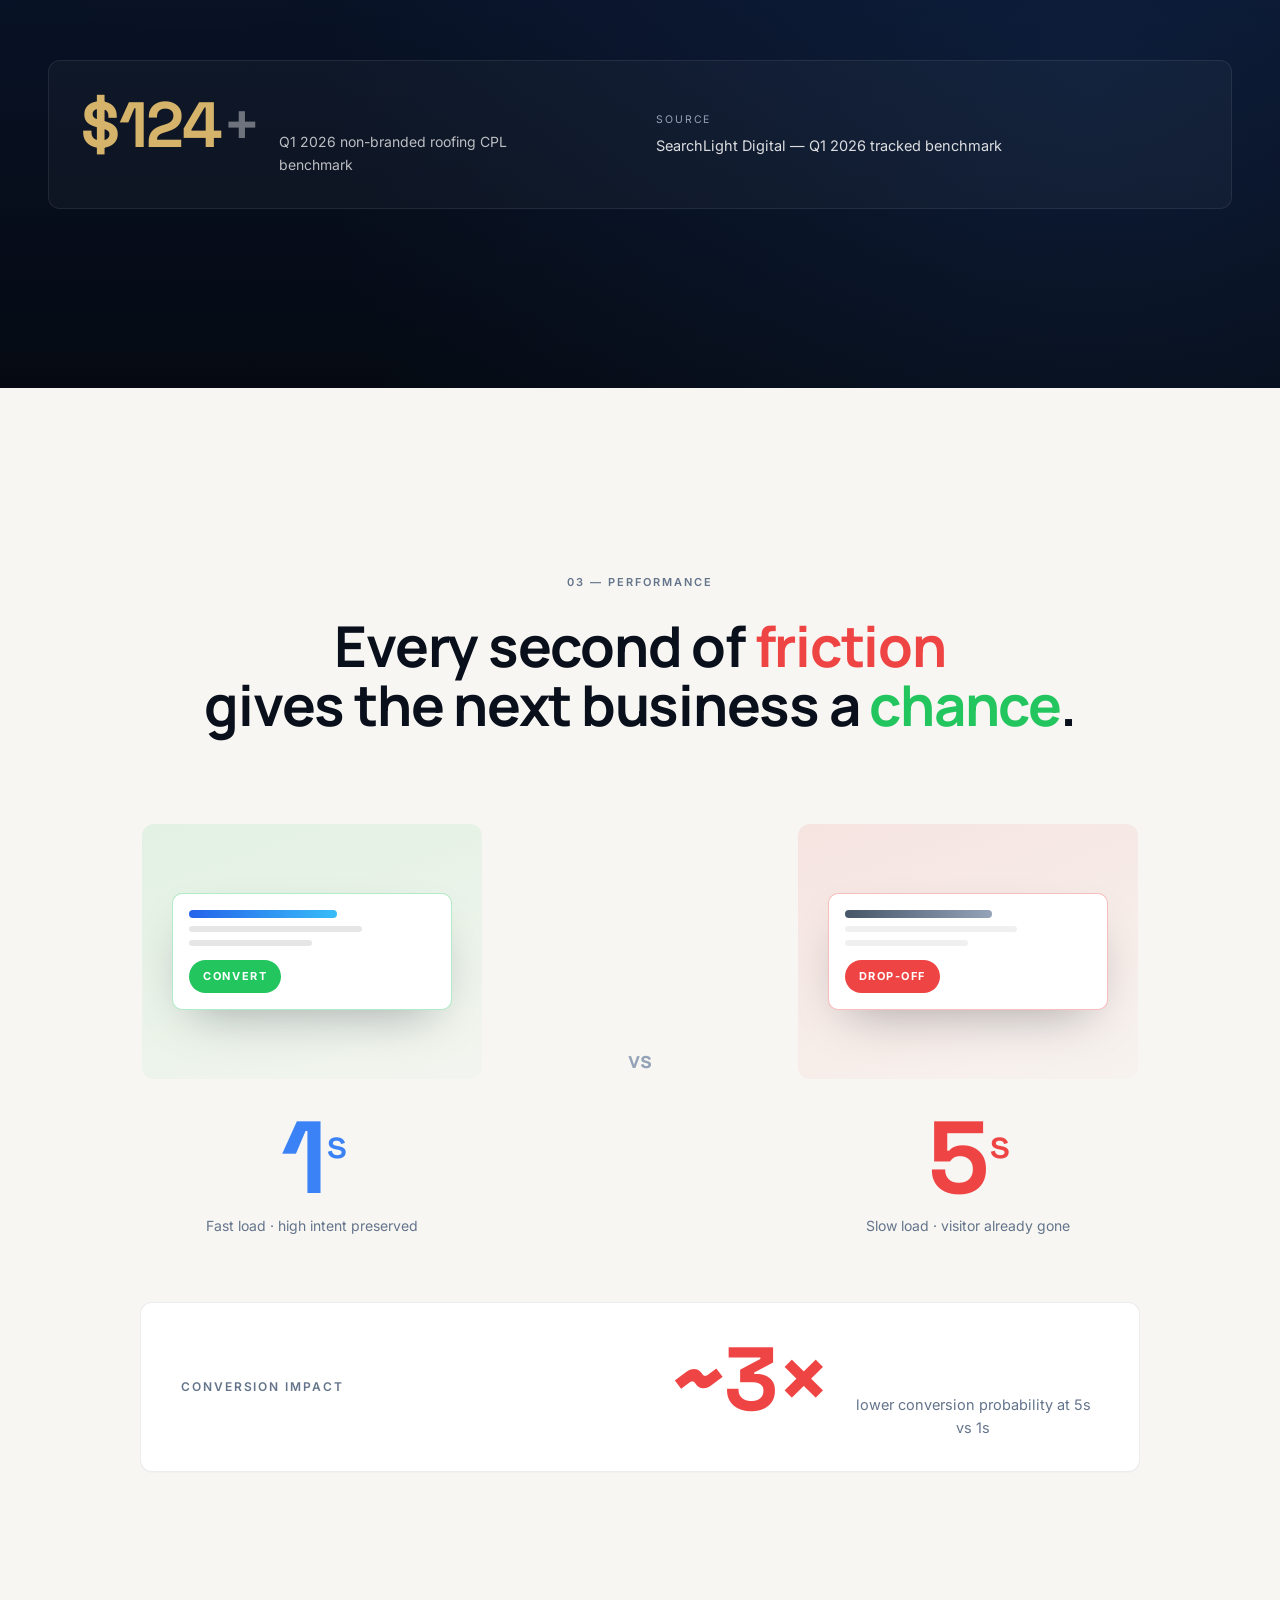
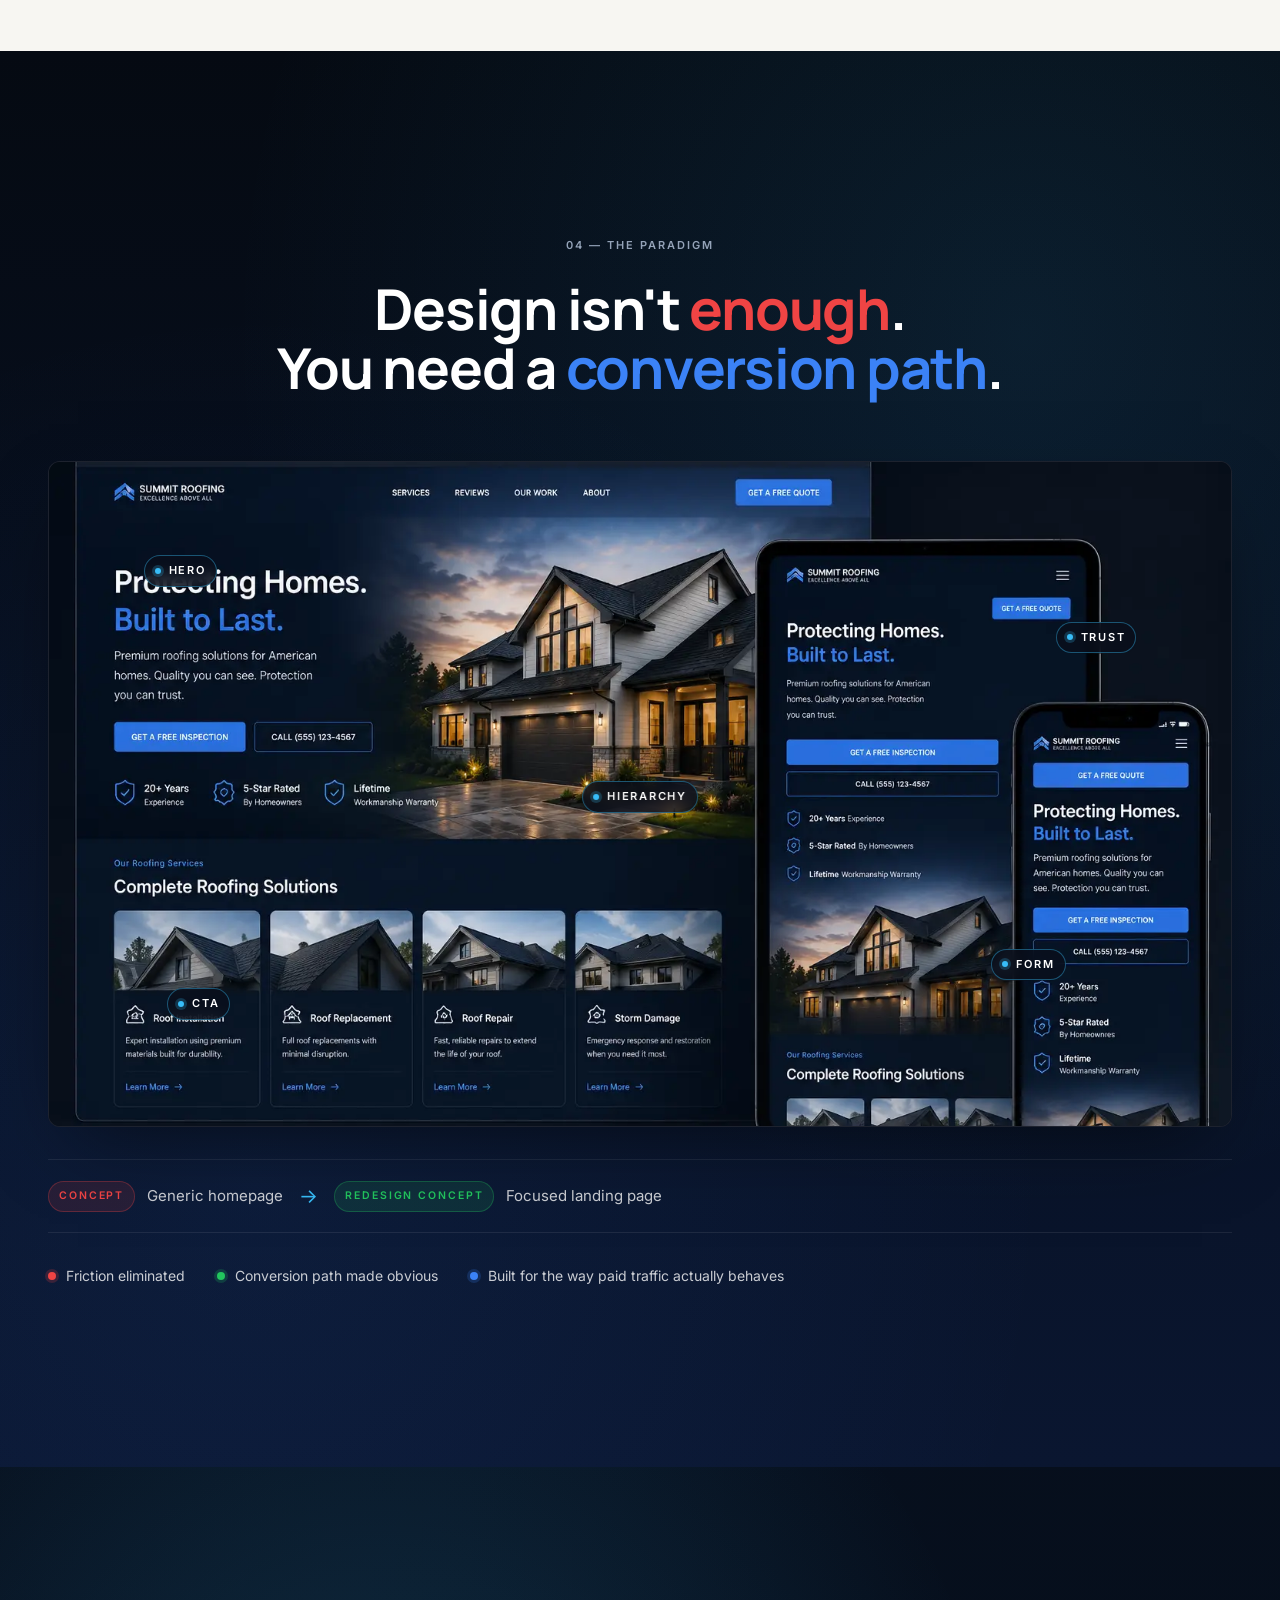
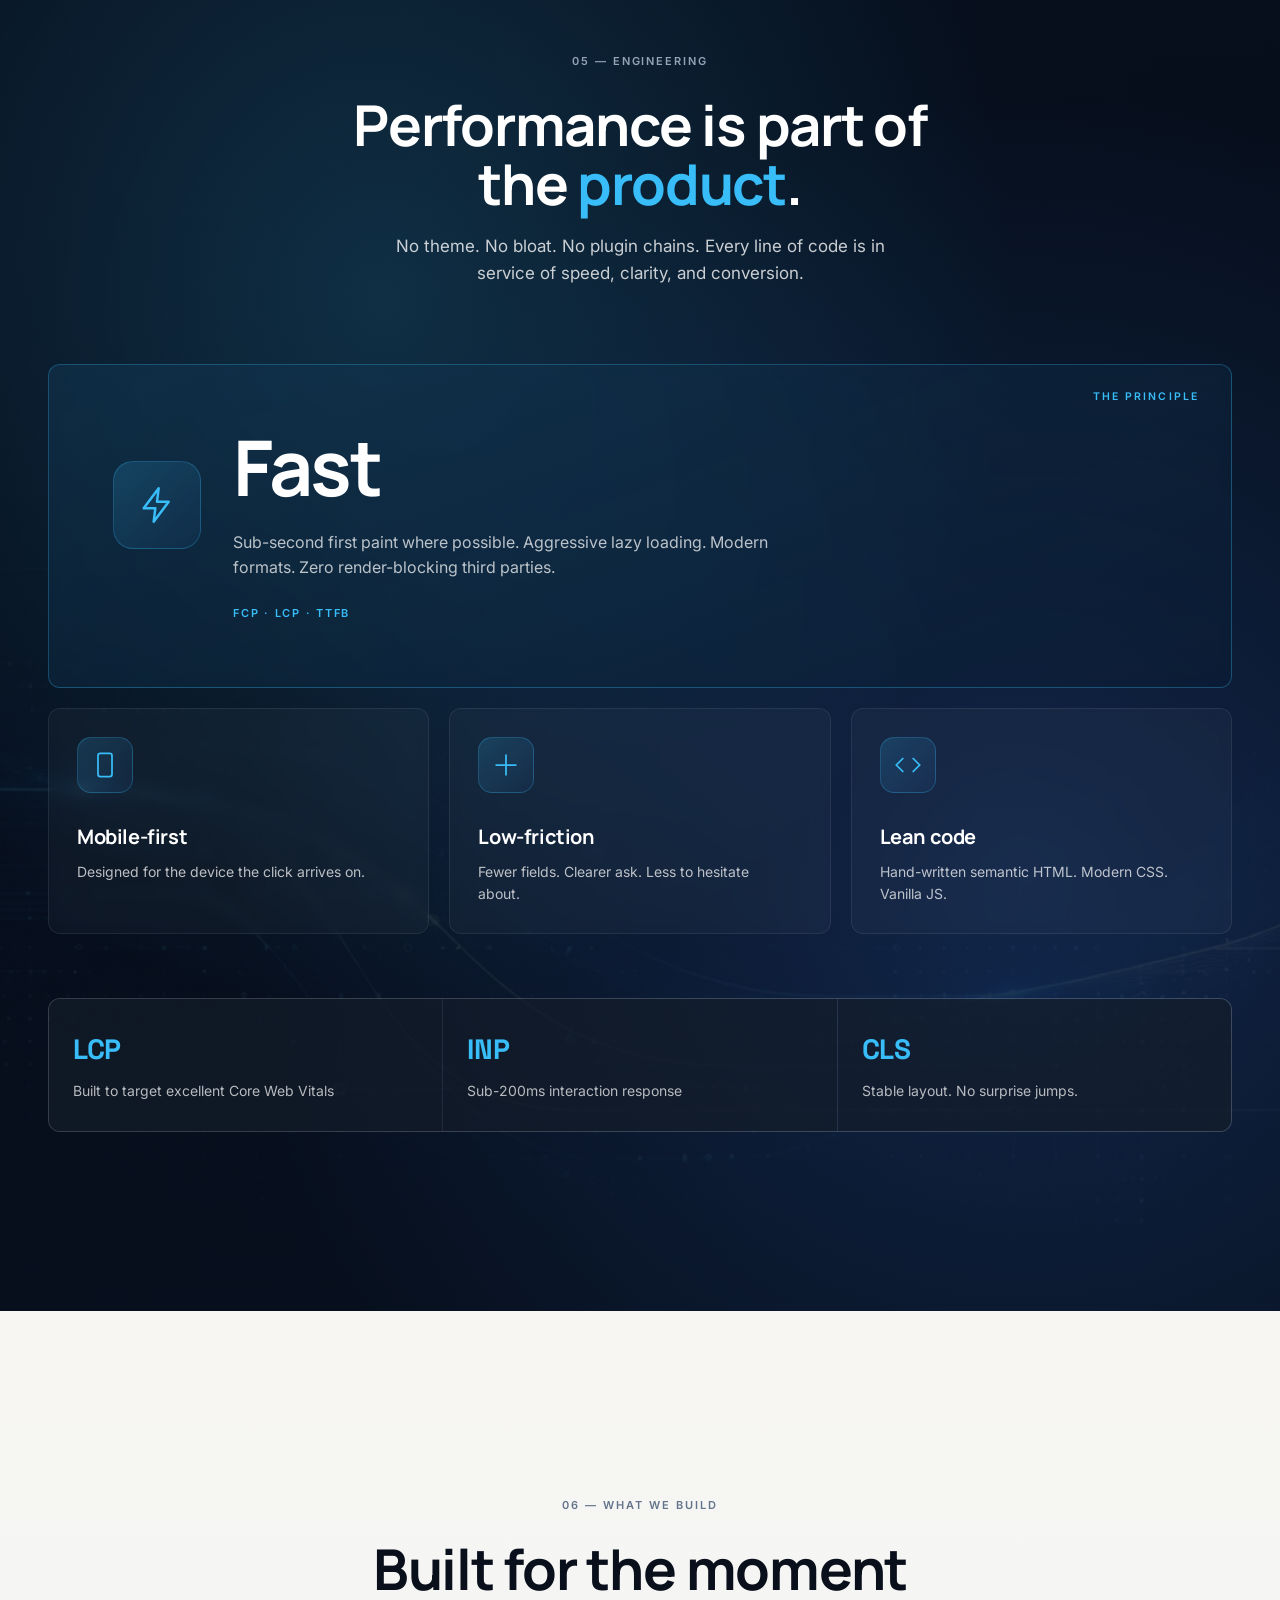
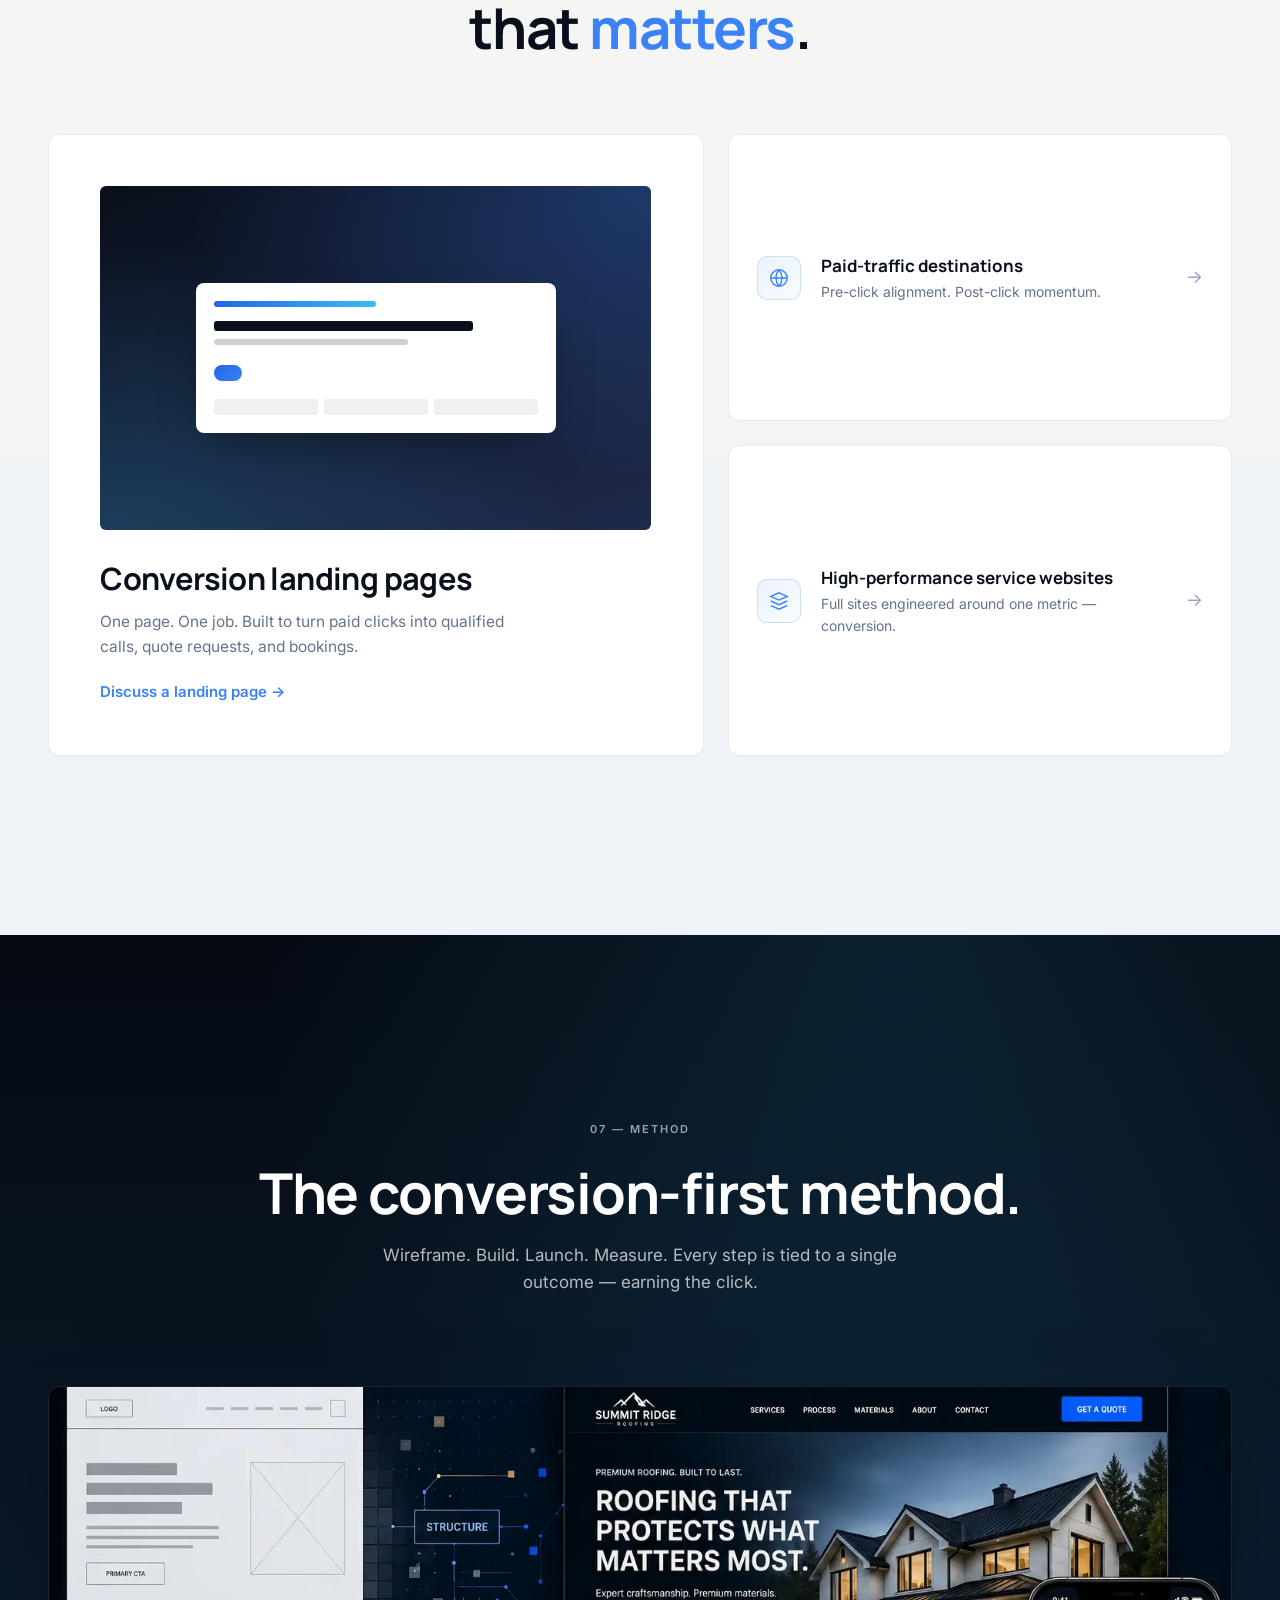
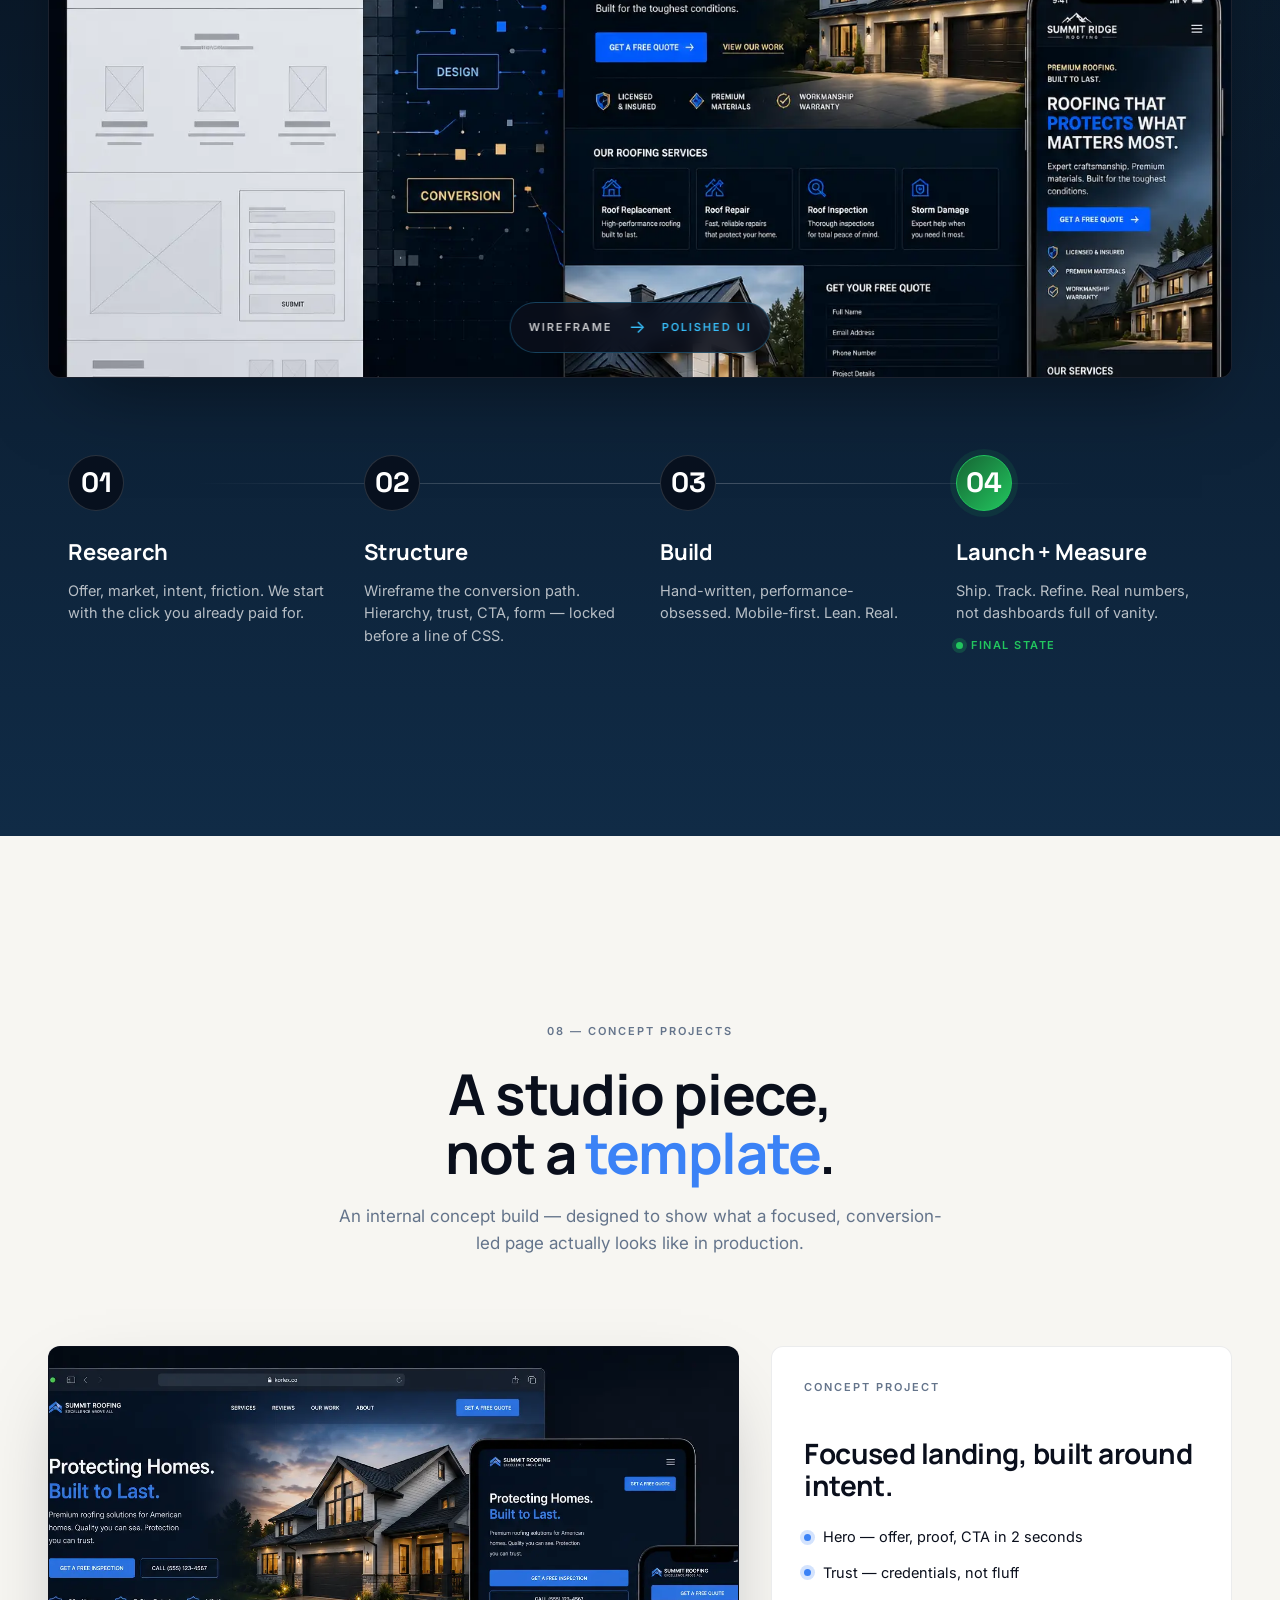
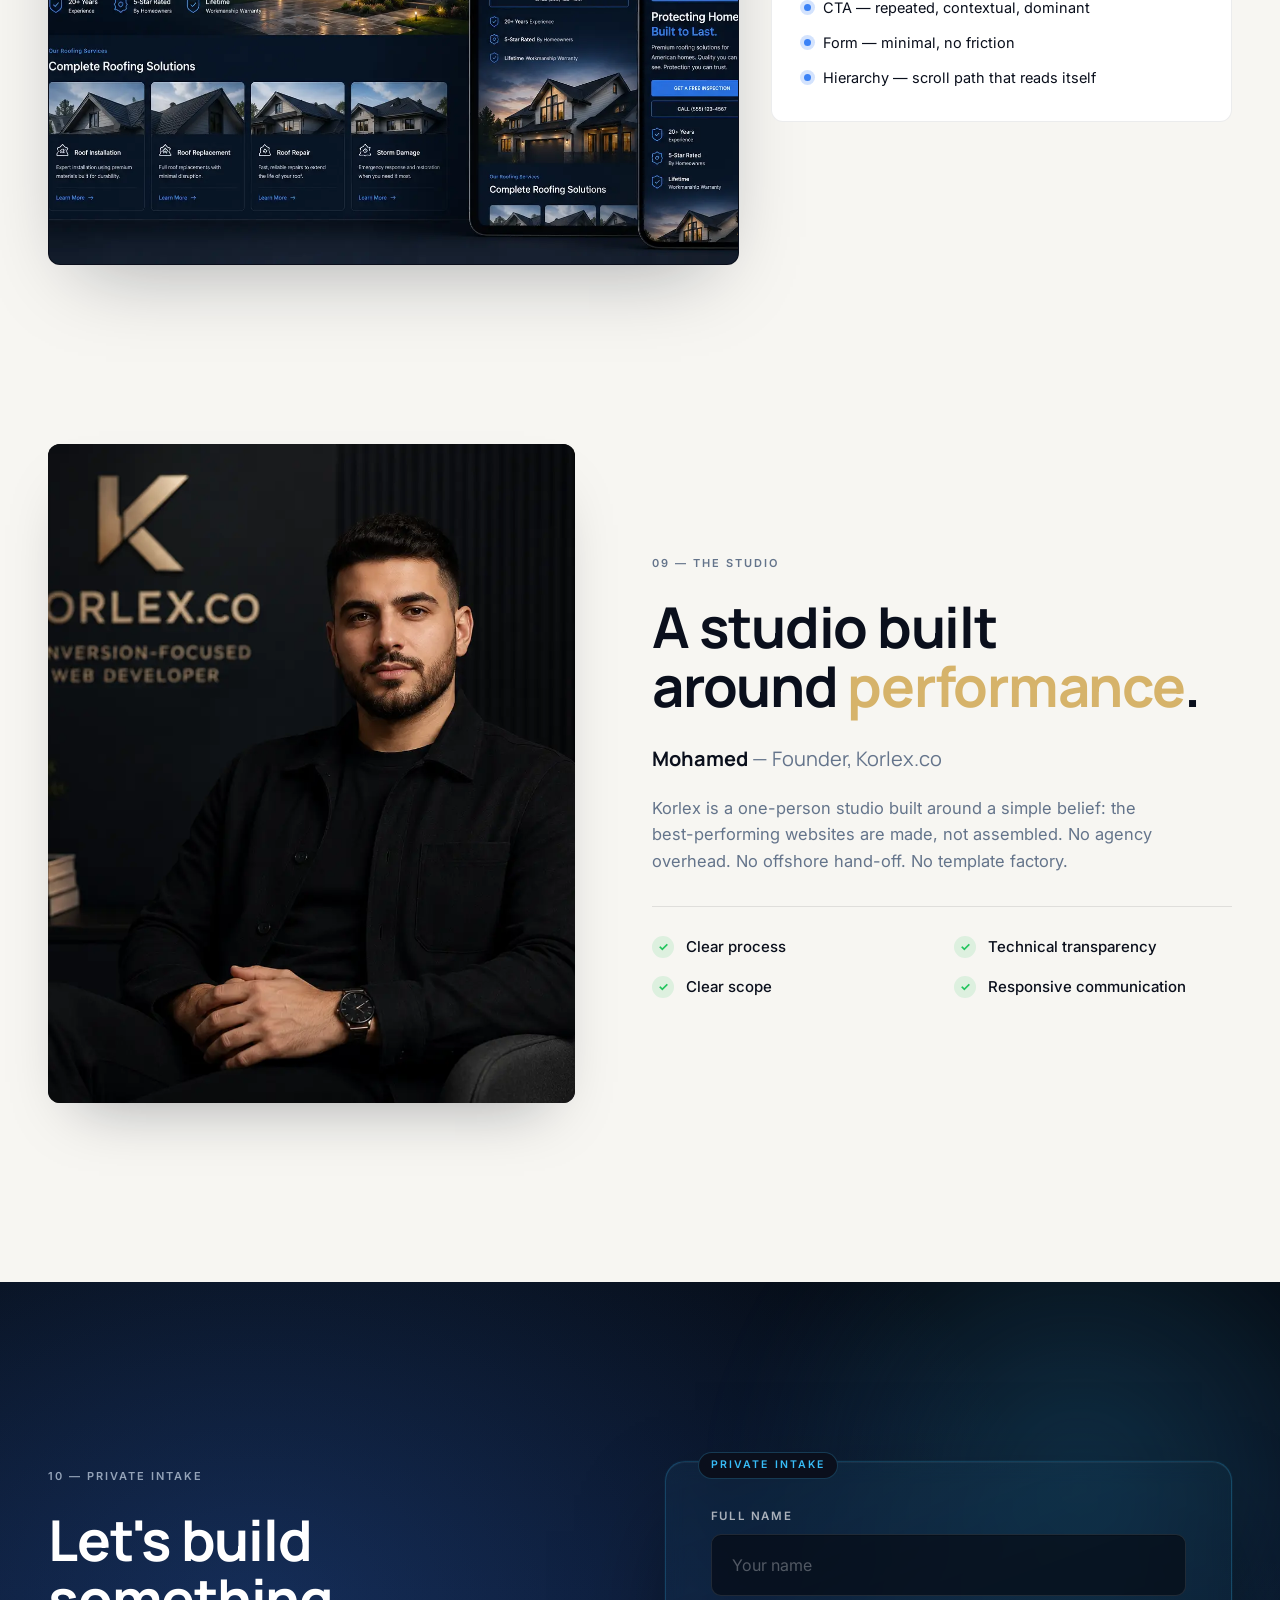
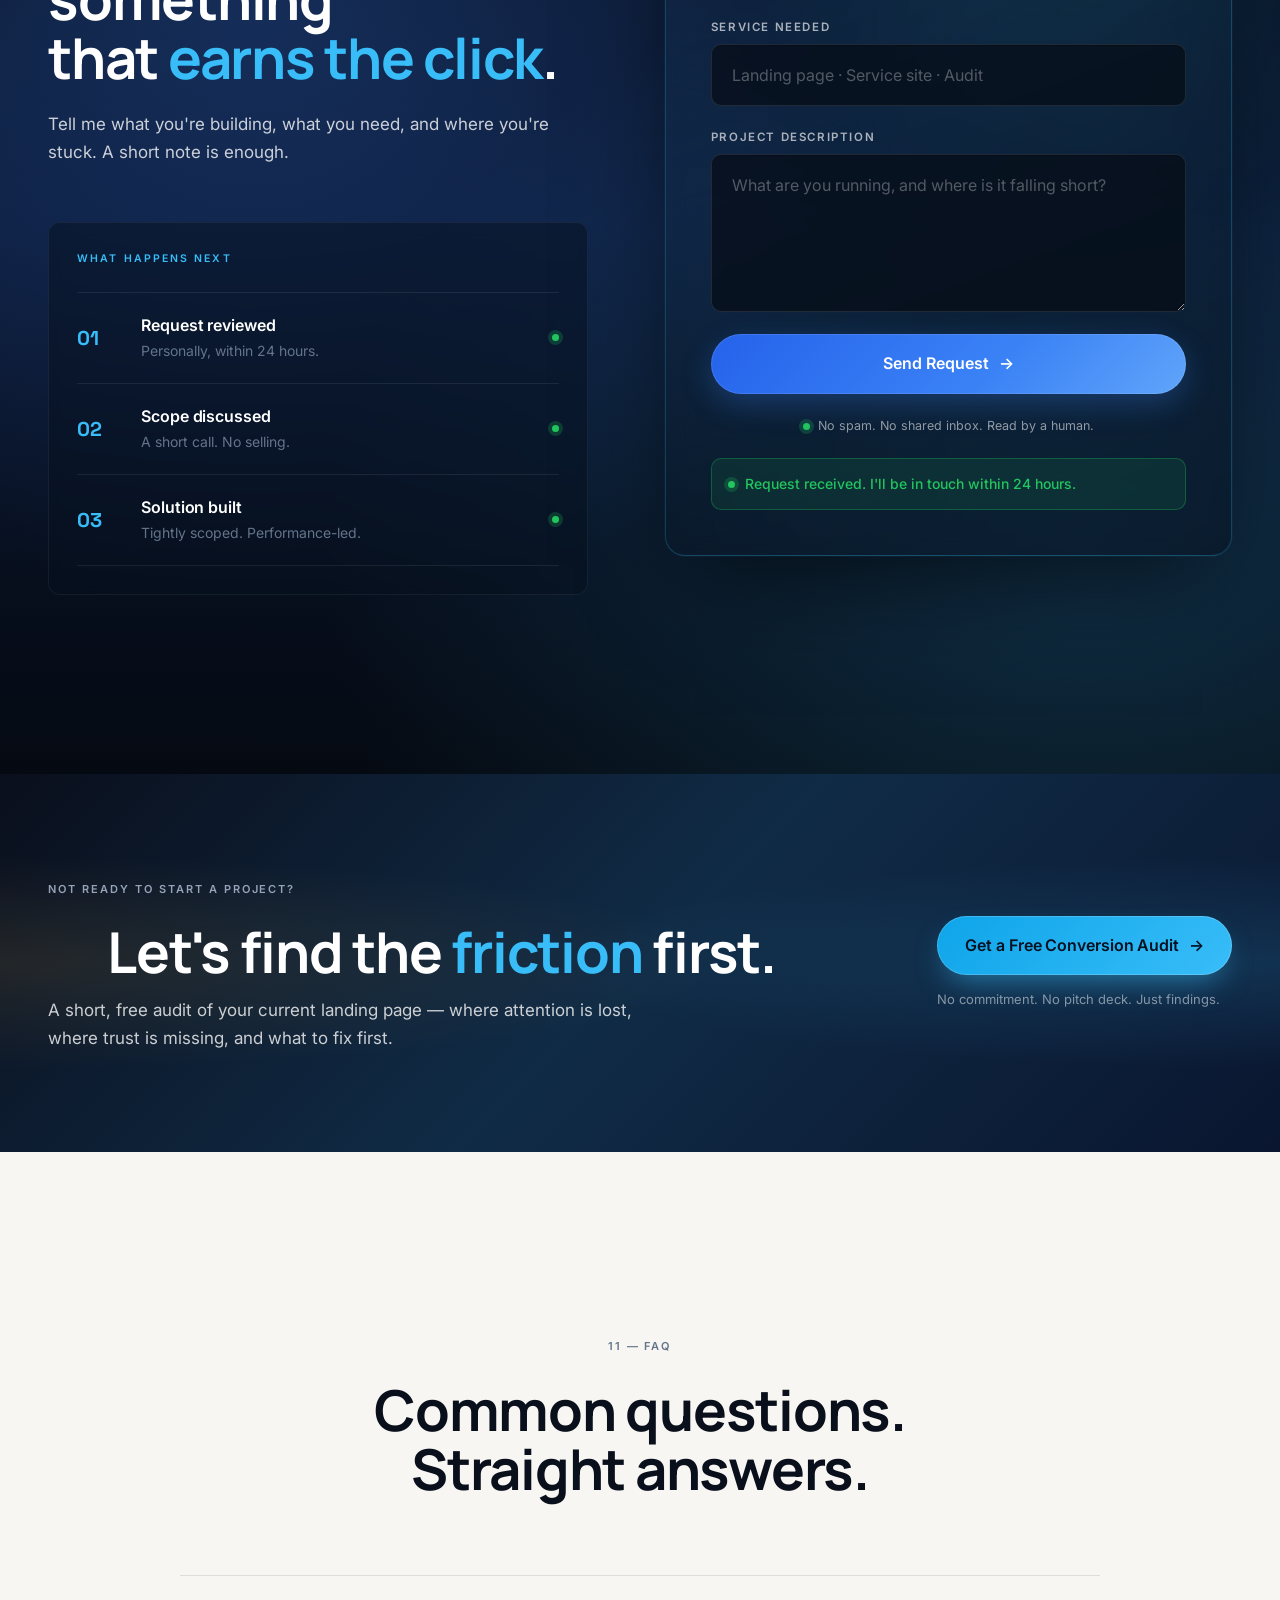
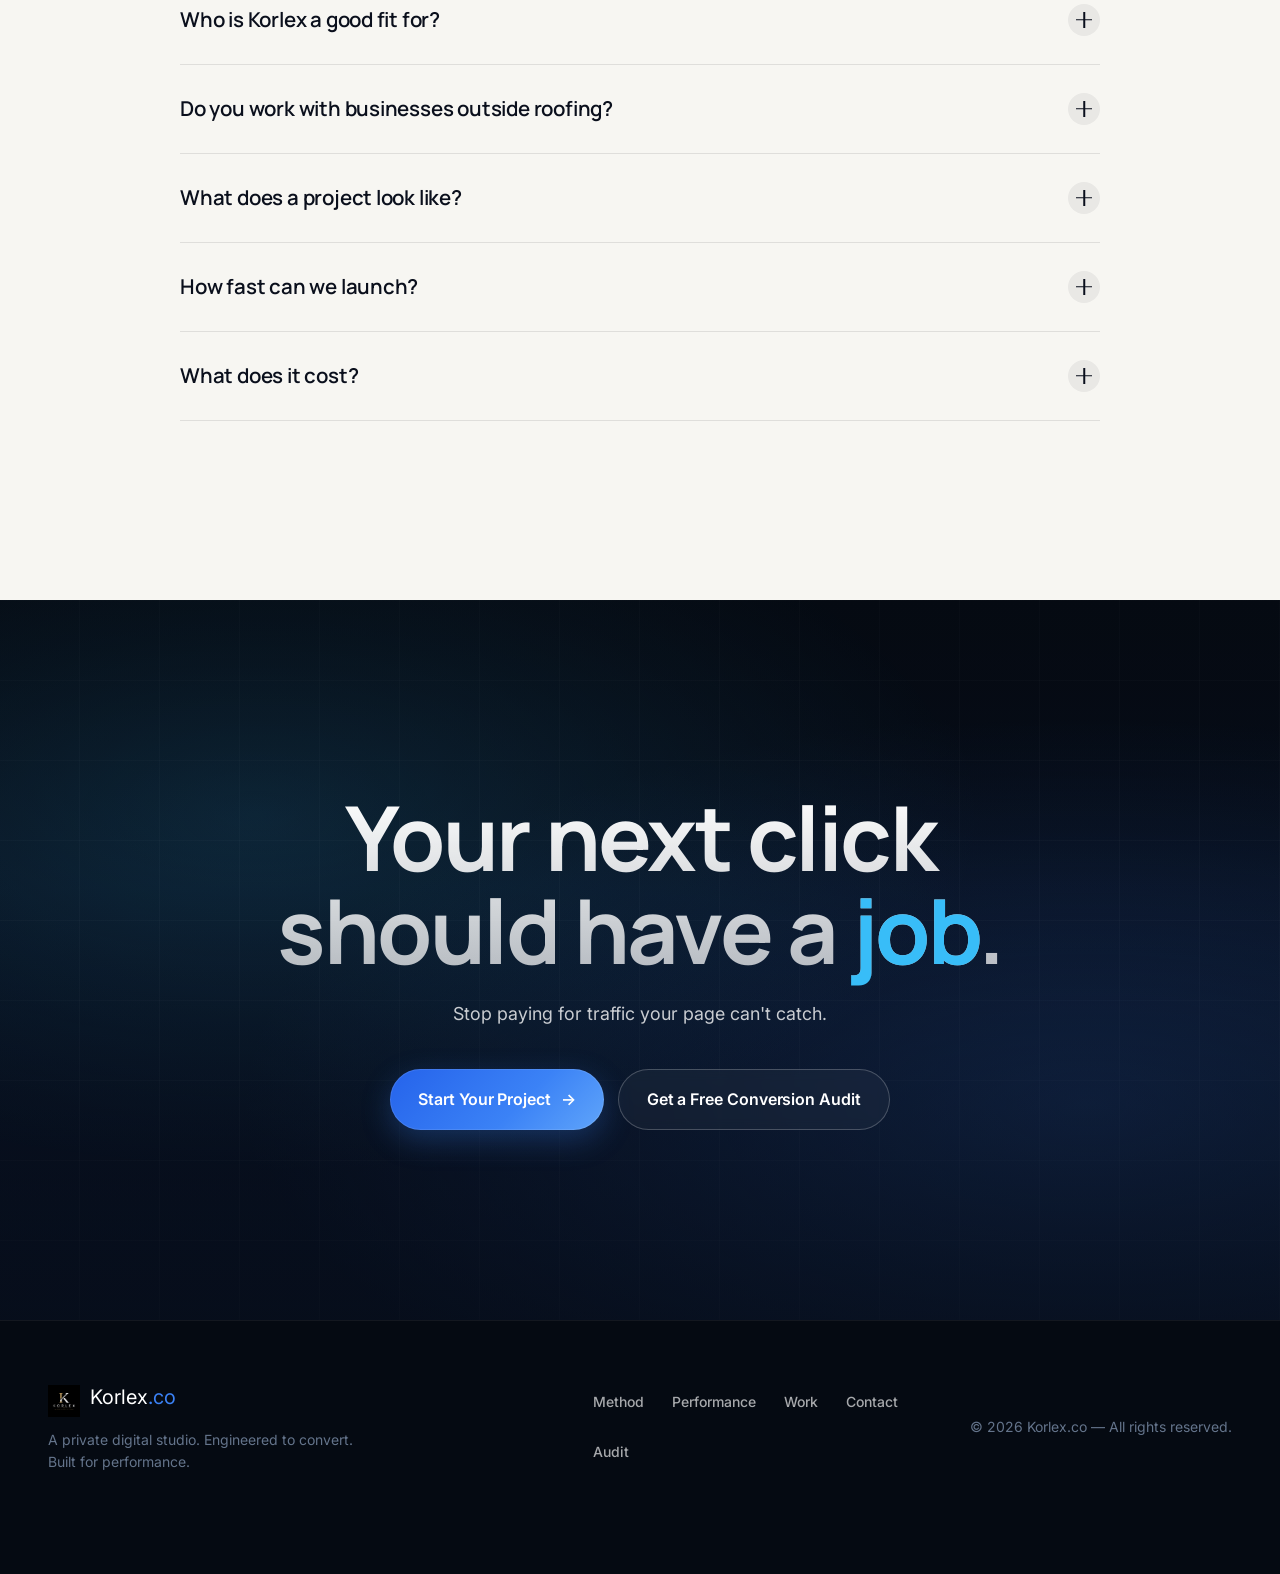
==== commit a801f569: "V1.7" ====
--- a/Korlex-Premium-v2/index.html
+++ b/Korlex-Premium-v2/index.html
@@ -7,11 +7,16 @@
     <meta name="theme-color" content="#0A0F1C">
     <title>Korlex — Engineered to Convert. Built for Performance.</title>
 
+    <link rel="icon" type="image/png" href="Images/Logo.png" sizes="32x32">
+    <link rel="shortcut icon" type="image/png" href="Images/Logo.png">
+    <link rel="apple-touch-icon" href="Images/Logo.png">
+
     <link rel="preconnect" href="https://fonts.googleapis.com">
     <link rel="preconnect" href="https://fonts.gstatic.com" crossorigin>
     <link href="https://fonts.googleapis.com/css2?family=Manrope:wght@400;500;600;700;800&family=Inter:wght@400;500;600;700&family=Space+Grotesk:wght@500;700&display=swap" rel="stylesheet">
 
     <link rel="preload" as="image" href="Images/Hero_Device_Mockup.webp" fetchpriority="high">
+    <link rel="preload" as="image" href="Images/Logo.png">
     <link rel="stylesheet" href="styles.css">
 </head>
 <body>
@@ -20,12 +25,7 @@
     <header class="site-header" id="siteHeader">
         <div class="header-inner">
             <a href="#top" class="brand" aria-label="Korlex home">
-                <span class="brand-mark" aria-hidden="true">
-                    <svg viewBox="0 0 32 32" width="22" height="22" fill="none">
-                        <path d="M6 26V6h6.5c4.2 0 7 2.4 7 6.2 0 2.6-1.4 4.6-3.6 5.4l4.4 8.4h-4l-3.8-7.5H9.4V26H6Zm3.4-10.4h3.2c2 0 3.2-1.1 3.2-3s-1.2-3-3.2-3H9.4v6Z" fill="currentColor"/>
-                        <circle cx="24" cy="9" r="2" fill="#3B82F6"/>
-                    </svg>
-                </span>
+                <img src="Images/Logo.png" alt="Korlex logo" class="brand-mark" width="28" height="28" decoding="async">
                 <span class="brand-name">Korlex<span class="brand-tld">.co</span></span>
             </a>
 
@@ -801,7 +801,10 @@
     <footer class="site-footer">
         <div class="container footer-inner">
             <div class="footer-brand">
-                <span class="brand-name">Korlex<span class="brand-tld">.co</span></span>
+                <div class="footer-brand-row">
+                    <img src="Images/Logo.png" alt="Korlex logo" class="footer-logo" width="32" height="32" loading="lazy" decoding="async">
+                    <span class="brand-name">Korlex<span class="brand-tld">.co</span></span>
+                </div>
                 <p class="muted small">A private digital studio. Engineered to convert. Built for performance.</p>
             </div>
 
--- a/Korlex-Premium-v2/styles.css
+++ b/Korlex-Premium-v2/styles.css
@@ -241,10 +241,17 @@
     letter-spacing: -0.01em;
 }
 .brand-mark {
-    display: inline-flex;
-    align-items: center;
-    justify-content: center;
-    color: #fff;
+    display: inline-block;
+    width: 36px;
+    height: 36px;
+    flex-shrink: 0;
+    object-fit: cover;
+    border-radius: 50%;
+    border: 0;
+    outline: 0;
+    box-shadow: none;
+    background: transparent;
+    padding: 0;
 }
 .brand-name { color: #fff; }
 .brand-tld { color: var(--blue); }
@@ -428,7 +435,7 @@
     font-size: clamp(40px, 5.6vw, 92px);
     line-height: 1.04;
     letter-spacing: -0.028em;
-    max-width: 720px;
+    max-width: 880px;
     margin-bottom: 28px;
     color: #F8FAFC;
     text-shadow: 0 1px 0 rgba(0,0,0,.25);
@@ -447,7 +454,7 @@
     font-size: clamp(17px, 1.25vw, 19px);
     line-height: 1.55;
     color: rgba(255,255,255,.82);
-    max-width: 540px;
+    max-width: 680px;
     margin-bottom: 44px;
     font-weight: 400;
 }
@@ -460,28 +467,33 @@
 }
 
 .hero-trust {
-    display: flex;
+    display: inline-flex;
     align-items: center;
     flex-wrap: wrap;
-    gap: 10px 14px;
+    justify-content: center;
+    gap: 8px 12px;
     margin-top: 36px;
-    padding-top: 22px;
-    max-width: 600px;
-    border-top: 1px solid rgba(255,255,255,.10);
-    opacity: .9;
+    padding: 10px 16px;
+    max-width: max-content;
+    background: rgba(255,255,255,.04);
+    border: 1px solid rgba(255,255,255,.10);
+    border-radius: 999px;
+    backdrop-filter: blur(14px) saturate(160%);
+    -webkit-backdrop-filter: blur(14px) saturate(160%);
+    box-shadow: 0 6px 20px -8px rgba(0,0,0,.35), inset 0 1px 0 rgba(255,255,255,.04);
 }
 .ht-item {
-    font-size: 12.5px;
+    font-size: 11px;
     letter-spacing: .10em;
     text-transform: uppercase;
-    color: rgba(255,255,255,.65);
+    color: rgba(255,255,255,.62);
     font-weight: 500;
 }
 .ht-dot {
-    width: 4px; height: 4px;
+    width: 3px; height: 3px;
     border-radius: 50%;
     background: var(--blue);
-    opacity: .6;
+    opacity: .7;
 }
 
 /* ---------- 07. PAIN ---------- */
@@ -2006,6 +2018,19 @@
     align-items: center;
 }
 .footer-brand .brand-name { display: block; font-size: 20px; margin-bottom: 8px; }
+.footer-brand-row {
+    display: inline-flex;
+    align-items: center;
+    gap: 10px;
+    margin-bottom: 8px;
+}
+.footer-logo {
+    display: inline-block;
+    width: 32px;
+    height: 32px;
+    object-fit: contain;
+    flex-shrink: 0;
+}
 .footer-brand p { max-width: 36ch; }
 .footer-nav {
     display: flex;
@@ -2073,6 +2098,170 @@
 }
 
 /* ---------- 22. RESPONSIVE ---------- */
+
+/* === Laptop range (721px – 1100px) — keep side-by-side, fix proportions === */
+@media (min-width: 721px) and (max-width: 1100px) {
+    /* Hero — fit the viewport without dominating */
+    .hero {
+        min-height: 0;
+        height: auto;
+        padding-top: 76px;
+        padding-bottom: clamp(48px, 6vw, 80px);
+    }
+    .hero-content {
+        height: auto;
+        padding-top: clamp(32px, 6vh, 56px);
+        padding-bottom: clamp(32px, 5vh, 64px);
+    }
+    .hero-image {
+        object-position: 70% center;
+        opacity: .55;
+    }
+    .hero-overlay {
+        background:
+            linear-gradient(90deg,
+                rgba(5,10,18,.96) 0%,
+                rgba(5,10,18,.78) 38%,
+                rgba(5,10,18,.45) 70%,
+                rgba(5,10,18,.18) 100%),
+            linear-gradient(180deg,
+                rgba(5,10,18,.55) 0%,
+                transparent 35%,
+                rgba(5,10,18,.65) 100%);
+    }
+    .hero-meta { margin-bottom: 22px; }
+    .hero-title {
+        max-width: 780px;
+        font-size: clamp(36px, 5vw, 64px);
+        margin-bottom: 22px;
+    }
+    .hero-sub {
+        max-width: 640px;
+        font-size: 16.5px;
+        margin-bottom: 32px;
+    }
+    .hero-ctas {
+        gap: 12px;
+        flex-wrap: wrap;
+        justify-content: flex-start;
+    }
+    .hero-ctas .btn {
+        flex: 0 1 auto;
+        max-width: 320px;
+    }
+    .hero-trust {
+        margin-top: 28px;
+        padding: 8px 14px;
+    }
+    .ht-item { font-size: 10.5px; }
+
+    /* Headlines — let them breathe on a laptop */
+    .display-2 { font-size: clamp(30px, 4vw, 52px); }
+    .kicker { margin-bottom: 20px; }
+    .center { max-width: 720px; }
+    .center .display-2 { max-width: 720px; }
+
+    /* Section padding — slightly tighter */
+    .pain, .math, .speed, .paradigm, .tech, .services, .method, .work, .founder, .vip, .faq {
+        padding: clamp(80px, 10vw, 140px) 0;
+    }
+
+    /* Pain — image shouldn't dominate */
+    .pain-grid {
+        grid-template-columns: 1fr 1fr;
+        gap: clamp(32px, 4vw, 56px);
+    }
+    .pain-image {
+        aspect-ratio: 4 / 3;
+        max-width: 100%;
+    }
+
+    /* Speed — keep FAST/SLOW side-by-side, kill the dedicated VS column */
+    .speed-compare {
+        grid-template-columns: 1fr 1fr;
+        gap: clamp(24px, 3vw, 40px);
+        align-items: stretch;
+        position: relative;
+    }
+    .speed-vs {
+        position: absolute;
+        top: 50%;
+        left: 50%;
+        transform: translate(-50%, -90%);
+        background: rgba(255,255,255,.85);
+        color: var(--navy);
+        width: 44px; height: 44px;
+        border-radius: 50%;
+        display: inline-flex;
+        align-items: center;
+        justify-content: center;
+        font-size: 14px;
+        font-weight: 700;
+        box-shadow: 0 6px 18px -6px rgba(10,15,28,.3);
+        padding-top: 0;
+        z-index: 2;
+    }
+    .speed-side { gap: 20px; }
+    .speed-device { max-width: 300px; padding: 22px; }
+    .device-frame { max-width: 240px; padding: 14px; }
+    .speed-time { font-size: clamp(56px, 7vw, 96px); }
+
+    /* Math — keep grid but make cells smaller */
+    .math-money { font-size: clamp(80px, 12vw, 150px); }
+    .math-plus { font-size: clamp(48px, 7vw, 80px); }
+    .math-grid { margin: 32px 0; }
+    .math-cell { padding: 24px 20px; }
+    .math-num { font-size: clamp(40px, 5vw, 60px); }
+    .math-benchmark { padding: 24px; gap: 24px; }
+
+    /* Paradigm — slightly smaller stage */
+    .paradigm-stage { aspect-ratio: 16 / 9; }
+    .anno { font-size: 10px; padding: 5px 9px; }
+
+    /* Tech — keep principles grid tight */
+    .tech-principles { gap: 16px; }
+    .principle { padding: 24px; }
+    .principle-feature { padding: 36px; gap: 18px; }
+
+    /* Services — feature card stacks beside small ones on tablet? keep side-by-side */
+    .services-grid { grid-template-columns: 1.2fr 1fr; gap: 18px; }
+    .svc-feature { padding: 28px; gap: 24px; }
+    .svc-mock { aspect-ratio: 16 / 10; }
+
+    /* Method — still 4 steps but tighter */
+    .timeline { gap: 0; }
+    .step { padding: 0 12px; }
+    .step-num { width: 48px; height: 48px; font-size: 22px; margin-bottom: 18px; }
+    .step-body h3 { font-size: 18px; }
+    .step-body p { font-size: 13.5px; }
+
+    /* Work — image + meta still side-by-side, narrower image */
+    .work-stage { grid-template-columns: 1.3fr 1fr; gap: 24px; }
+    .work-meta { padding: 24px; }
+
+    /* Founder — keep two columns but image less tall */
+    .founder-grid { grid-template-columns: 1fr 1.1fr; gap: 40px; }
+    .founder-image { aspect-ratio: 4 / 4.5; }
+
+    /* VIP — intro + form still side-by-side */
+    .vip-grid { grid-template-columns: 1fr 1.05fr; gap: 40px; }
+    .vip-form { padding: 32px; }
+
+    /* Audit */
+    .audit-inner { grid-template-columns: 1.4fr auto; gap: 32px; }
+    .audit-copy .display-2 { font-size: clamp(28px, 3.4vw, 44px); }
+
+    /* Footer — keep brand + nav + meta row */
+    .footer-inner {
+        grid-template-columns: 1.4fr 1fr auto;
+        gap: 32px;
+        text-align: left;
+    }
+    .footer-brand p { margin-left: 0; margin-right: 0; }
+    .footer-nav { justify-content: flex-start; }
+}
+
+/* === Tablet & below (≤ 1100px) — collapse to single column when needed === */
 @media (max-width: 1100px) {
     .nav-desktop { display: none; }
     .header-actions { display: none; }
@@ -2099,79 +2288,325 @@
     .math-grid { grid-template-columns: 1fr; }
     .math-benchmark { grid-template-columns: 1fr; gap: 18px; padding: 24px; }
     .speed-compare { grid-template-columns: 1fr; }
-    .speed-vs { padding-top: 0; font-size: 18px; }
+    .speed-vs {
+        position: static;
+        transform: none;
+        width: auto; height: auto;
+        background: transparent;
+        color: var(--slate-2);
+        box-shadow: none;
+        padding: 8px 0;
+    }
     .speed-result { flex-direction: column; align-items: center; text-align: center; }
     .audit-inner { grid-template-columns: 1fr; align-items: flex-start; }
-    .footer-inner { grid-template-columns: 1fr; gap: 24px; }
+    .footer-inner { grid-template-columns: 1fr; gap: 24px; text-align: center; }
     .footer-meta { order: 3; }
     .pain-grid { grid-template-columns: 1fr; }
+    .footer-brand p { margin-left: auto; margin-right: auto; }
+    .footer-nav { justify-content: center; }
 }
 
 @media (max-width: 720px) {
-    body { font-size: 16px; }
+    body { font-size: 15.5px; }
     .container { padding-left: 20px; padding-right: 20px; max-width: 92vw; }
-    .display-2 { max-width: 380px; }
+
+    /* === Headlines === */
+    .display-2 { max-width: 380px; font-size: clamp(28px, 8vw, 40px); line-height: 1.1; }
     .center { max-width: 380px; }
     .center .display-2 { max-width: 380px; }
+    .kicker { font-size: 10.5px; margin-bottom: 18px; letter-spacing: .16em; }
+    .lede { font-size: 15.5px; line-height: 1.6; }
+
+    /* === Hero === */
     .hero { min-height: 100svh; min-height: 760px; height: auto; }
     .hero-image { object-position: 70% center; }
-    .hero-content { padding-top: 24px; padding-bottom: 80px; }
-    .hero-title { max-width: 380px; font-size: 42px; }
-    .hero-sub { max-width: 380px; }
-    .hero-trust { gap: 8px 10px; max-width: 380px; }
-    .ht-item { font-size: 11px; }
-    .pain-grid { grid-template-columns: 1fr; }
+    .hero-content { padding-top: 20px; padding-bottom: 70px; }
+    .hero-meta { margin-bottom: 22px; padding: 7px 12px 7px 9px; }
+    .meta-label { font-size: 11px; }
+    .hero-title { max-width: 440px; font-size: clamp(36px, 10vw, 46px); line-height: 1.05; margin-bottom: 22px; }
+    .hero-sub { max-width: 420px; font-size: 15.5px; line-height: 1.55; margin-bottom: 32px; }
+    .hero-ctas { gap: 12px; flex-direction: column; align-items: center; justify-content: center; }
+    .hero-ctas .btn { align-self: center; margin-left: auto; margin-right: auto; max-width: 320px; width: 100%; min-height: 54px; }
+    .btn { padding: 14px 22px; font-size: 15px; }
+    .btn-lg { padding: 16px 24px; font-size: 15.5px; }
+    .hero-trust { gap: 6px 10px; max-width: 100%; margin-top: 32px; padding: 8px 14px; }
+    .ht-item { font-size: 10px; letter-spacing: .08em; }
+
+    /* === Pain === */
+    .pain { padding: clamp(80px, 14vw, 120px) 0; }
     .pain-image { aspect-ratio: 4 / 3; }
-    .flow { padding: 18px; }
-    .flow-step { padding: 14px; gap: 12px; }
-    .flow-text strong { font-size: 15px; }
-    .tech-principles { grid-template-columns: 1fr; }
-    .principle-feature { padding: 32px 24px; gap: 16px; }
-    .principle-feature .principle-icon { width: 64px; height: 64px; }
-    .principle-feature .principle-title { font-size: 56px; }
-    .tech-cwv { grid-template-columns: 1fr; }
-    .anno { font-size: 9.5px; padding: 4px 8px; }
+    .pain-tag { font-size: 9.5px; padding: 5px 9px; top: 12px; left: 12px; }
+    .pain-copy .display-2 { font-size: clamp(28px, 8vw, 40px); margin-bottom: 18px; }
+    .flow { padding: 16px; gap: 6px; }
+    .flow-step { padding: 12px 14px; gap: 12px; }
+    .flow-marker { width: 10px; height: 10px; }
+    .flow-text strong { font-size: 14.5px; }
+    .flow-text span { font-size: 12.5px; }
+    .flow-arrow { height: 14px; margin-left: 26px; }
+    .pain-foot { font-size: 14px; }
+
+    /* === Math === */
+    .math { padding: clamp(80px, 14vw, 120px) 0; }
+    .math-head { margin-bottom: 40px; }
+    .math-head .display-2 { max-width: 380px; }
+    .math-spread { gap: 24px; padding-bottom: 32px; }
+    .math-money { font-size: clamp(72px, 22vw, 120px); }
+    .math-plus { font-size: clamp(40px, 12vw, 64px); }
+    .math-explainer { font-size: 14.5px; }
+    .math-grid { gap: 0; margin: 32px 0; }
+    .math-cell { padding: 24px 20px; }
+    .math-num { font-size: clamp(40px, 12vw, 64px); margin-bottom: 10px; }
+    .math-cap { font-size: 13px; }
+    .revenue-flow { padding: 20px 0; gap: 12px; margin-bottom: 32px; }
+    .rf-pill { padding: 10px 18px; font-size: 13.5px; }
+    .math-benchmark { padding: 20px; }
+    .bench-num { font-size: clamp(34px, 11vw, 52px); }
+    .bench-label { font-size: 13px; }
+    .bench-source { font-size: 9.5px; }
+    .bench-source-val { font-size: 13.5px; }
+
+    /* === Speed === */
+    .speed { padding: clamp(80px, 14vw, 120px) 0; }
+    .speed-head { margin-bottom: 48px; }
+    .speed-head .display-2 { font-size: clamp(28px, 8vw, 38px); }
+    .speed-compare { gap: 20px; margin-bottom: 36px; }
+    .speed-device { padding: 20px; }
+    .device-frame { max-width: 240px; padding: 14px; gap: 6px; }
+    .device-cta { padding: 6px 12px; font-size: 10px; }
+    .speed-time { font-size: clamp(54px, 16vw, 84px); }
+    .speed-cap { font-size: 13px; }
+    .speed-vs { font-size: 16px; padding-top: 0; }
+    .speed-result { padding: 24px 22px; flex-direction: column; align-items: center; gap: 14px; text-align: center; }
+    .result-label { font-size: 10.5px; }
+    .result-num { font-size: clamp(48px, 14vw, 72px); }
+    .result-cap { font-size: 13.5px; }
+
+    /* === Paradigm === */
+    .paradigm { padding: clamp(80px, 14vw, 120px) 0; }
+    .paradigm-head { margin-bottom: 32px; }
+    .paradigm-stage { aspect-ratio: 16 / 11; }
+    .anno { font-size: 9px; padding: 4px 8px; }
     .anno-1 { top: 6%; left: 4%; }
     .anno-2 { top: 14%; right: 4%; }
     .anno-3 { bottom: 8%; left: 4%; }
     .anno-4 { bottom: 12%; right: 4%; }
     .anno-5 { top: 50%; }
-    .paradigm-stage { aspect-ratio: 4 / 5; }
-    .plabel { flex-wrap: wrap; }
-    .revenue-flow { flex-direction: column; align-items: flex-start; }
-    .rf-line, .rf-arrow { display: none; }
-    .rf-pill { width: 100%; text-align: center; }
-    .timeline { grid-template-columns: 1fr; gap: 28px; }
-    .step { display: grid; grid-template-columns: 56px 1fr; gap: 16px; align-items: start; }
-    .step-body { padding-top: 0; }
-    .step-num { margin-bottom: 0; }
-    .trust-list { grid-template-columns: 1fr; }
+    .paradigm-labels { padding: 16px 0; gap: 12px; margin-bottom: 24px; }
+    .plabel-tag { font-size: 9.5px; padding: 5px 9px; }
+    .plabel-text { font-size: 14px; }
+    .plabel-arrow { font-size: 18px; }
+    .paradigm-meta { gap: 18px; }
+    .pmeta { font-size: 13px; }
+
+    /* === Tech === */
+    .tech { padding: clamp(80px, 14vw, 120px) 0; }
+    .tech-head { margin-bottom: 40px; }
+    .tech-lede { font-size: 15.5px; margin-top: 16px; }
+    .tech-principles { gap: 14px; margin-bottom: 36px; }
+    .principle { padding: 22px 20px; }
+    .principle-feature { padding: 28px 22px; gap: 14px; }
+    .principle-feature::before { right: 18px; top: 14px; font-size: 9px; }
+    .principle-feature .principle-icon { width: 56px; height: 56px; border-radius: 16px; }
+    .principle-feature .principle-icon svg { width: 28px; height: 28px; }
+    .principle-feature .principle-title { font-size: clamp(44px, 13vw, 64px); }
+    .principle-feature .principle-desc { font-size: 14.5px; }
+    .principle-icon { width: 48px; height: 48px; border-radius: 12px; margin-bottom: 18px; }
+    .principle-icon svg { width: 24px; height: 24px; }
+    .principle-title { font-size: 22px; }
+    .principle-title.sm { font-size: 18px; }
+    .principle-desc { font-size: 14px; }
+    .principle-desc.sm { font-size: 13.5px; }
+    .principle-tag { font-size: 10px; margin-top: 18px; }
+    .tech-cwv { gap: 0; }
+    .cwv-item { padding: 22px 20px; }
+    .cwv-metric { font-size: 22px; }
+    .cwv-cap { font-size: 13px; }
+
+    /* === Services === */
+    .services { padding: clamp(80px, 14vw, 120px) 0; }
+    .services-head { margin-bottom: 40px; }
+    .svc-feature { padding: 22px; gap: 24px; }
+    .svc-mock { aspect-ratio: 16 / 11; padding: 20px; }
+    .svc-frame { max-width: 280px; padding: 14px; gap: 6px; }
+    .svc-headline { height: 8px; }
+    .svc-cta { padding: 6px 12px; font-size: 9px; }
+    .svc-title { font-size: clamp(20px, 6vw, 26px); }
+    .svc-desc { font-size: 14.5px; }
+    .svc-link { font-size: 14px; }
+    .svc-row { padding: 18px 18px; gap: 14px; }
+    .svc-icon { width: 40px; height: 40px; }
+    .svc-icon svg { width: 20px; height: 20px; }
+    .svc-text h3 { font-size: 15.5px; }
+    .svc-text p { font-size: 13px; }
+
+    /* === Method === */
+    .method { padding: clamp(80px, 14vw, 120px) 0; }
+    .method-head { margin-bottom: 40px; }
+    .method-sub { font-size: 15px; margin-top: 16px; }
+    .method-stage { aspect-ratio: 16 / 10; margin-bottom: 40px; }
+    .method-anno { display: none; }
+    .timeline { grid-template-columns: 1fr; gap: 24px; }
+    .step { display: grid; grid-template-columns: 48px 1fr; gap: 14px; align-items: start; padding: 0; }
+    .step-num { width: 48px; height: 48px; font-size: 18px; margin-bottom: 0; }
+    .step-body h3 { font-size: 18px; margin-bottom: 6px; }
+    .step-body p { font-size: 13.5px; }
+    .step-flag { font-size: 10px; margin-top: 8px; }
+
+    /* === Work === */
+    .work { padding: clamp(80px, 14vw, 120px) 0; }
+    .work-head { margin-bottom: 40px; }
+    .work-lede { font-size: 15px; margin-top: 16px; }
+    .work-stage { gap: 20px; }
+    .work-frame { aspect-ratio: 16 / 9; }
+    .work-meta { padding: 22px; }
+    .work-title { font-size: 19px; }
+    .work-list { gap: 10px; }
+    .work-list li { font-size: 13.5px; }
+
+    /* === Founder === */
+    .founder { padding: 0 0 clamp(80px, 14vw, 120px); }
+    .founder-grid { gap: 32px; }
+    .founder-image { aspect-ratio: 4 / 4.5; }
+    .founder-name { font-size: 17px; margin-bottom: 14px; }
+    .founder-lede { font-size: 15px; }
+    .trust-list { grid-template-columns: 1fr; gap: 12px; padding-top: 22px; }
+    .trust-list li { font-size: 14px; }
+    .check { width: 20px; height: 20px; font-size: 11px; }
+
+    /* === VIP === */
+    .vip { padding: clamp(80px, 14vw, 120px) 0; }
+    .vip-grid { gap: 32px; }
+    .vip-intro .display-2 { font-size: clamp(28px, 8vw, 40px); margin-bottom: 18px; }
+    .vip-lede { font-size: 15px; margin-bottom: 32px; }
+    .what-next { padding: 20px; }
+    .wn-label { font-size: 9.5px; margin-bottom: 18px; }
+    .wn-list li { padding: 16px 0; gap: 14px; grid-template-columns: 40px 1fr 20px; }
+    .wn-num { font-size: 18px; }
+    .wn-list strong { font-size: 14.5px; }
+    .vip-form { padding: 24px 20px; gap: 18px; }
+    .vip-form::before { font-size: 9px; padding: 3px 10px; left: 20px; }
+    .form-row label { font-size: 10.5px; }
+    .form-row input,
+    .form-row textarea { padding: 15px 16px; font-size: 15px; }
+    .form-foot { font-size: 11.5px; }
+    .form-success { font-size: 13px; }
+
+    /* === Audit === */
+    .audit { padding: clamp(60px, 12vw, 90px) 0; }
+    .audit-inner { gap: 24px; }
+    .audit-copy .display-2 { font-size: clamp(24px, 7vw, 32px); max-width: 380px; }
+    .audit-copy p { font-size: 14.5px; }
+    .audit-meta { font-size: 12px; }
+
+    /* === FAQ === */
+    .faq { padding: clamp(80px, 14vw, 120px) 0; }
+    .faq-head { margin-bottom: 40px; }
+    .faq-list { max-width: 100%; }
+    .faq-q { padding: 22px 0; font-size: 16.5px; }
+    .faq-icon { width: 28px; height: 28px; }
+    .faq-a p { font-size: 14.5px; padding-bottom: 22px; }
+
+    /* === Final CTA === */
+    .final { padding: clamp(80px, 14vw, 120px) 0 calc(120px + env(safe-area-inset-bottom)); }
+    .final-title { font-size: clamp(32px, 9vw, 48px); }
+    .final-sub { font-size: 15.5px; margin-bottom: 32px; }
+    .final-ctas { gap: 12px; }
+
+    /* === Footer === */
+    .site-footer { padding: 48px 0 calc(110px + env(safe-area-inset-bottom)); }
+    .footer-inner { gap: 20px; }
+    .footer-brand .brand-name { font-size: 18px; }
+    .footer-brand p { font-size: 13px; }
+    .footer-nav { gap: 20px; }
+    .footer-nav a { font-size: 13px; }
+    .footer-meta { font-size: 12px; }
+
+    /* === Header === */
+    .header-inner { height: 64px; }
+    .hero { padding-top: 64px; }
+    .brand-name { font-size: 16px; }
+    .brand-mark { width: 32px; height: 32px; }
+
+    /* === Bottom nav === */
     .header-link { display: none; }
     .bottom-nav { display: flex; }
     .site-footer { padding-bottom: calc(96px + env(safe-area-inset-bottom)); }
-    .final { padding-bottom: calc(140px + env(safe-area-inset-bottom)); }
-    .work-frame { aspect-ratio: 4 / 5; }
-    .hero-ctas { flex-direction: column; align-items: stretch; gap: 12px; }
-    .hero-ctas .btn { width: 100%; min-height: 54px; }
-    .final-ctas { flex-direction: column; align-items: stretch; }
-    .final-ctas .btn { width: 100%; }
-    .vip-form { padding: 24px; }
-    .svc-feature { padding: 24px; }
-    .svc-row { padding: 20px; }
+    .bottom-nav { font-size: 10.5px; }
+    .bn-item { font-size: 10.5px; gap: 3px; padding: 6px 2px; }
+    .bn-item span { font-size: 10.5px; }
+    .bn-icon { width: 16px; height: 16px; }
+
+    /* === Center texts === */
+    .center { text-align: center; }
+    .hero-content { text-align: center; align-items: center; }
+    .hero-meta { align-self: center; }
+    .hero-title { margin-left: auto; margin-right: auto; }
+    .hero-sub { margin-left: auto; margin-right: auto; }
+    /* hero-ctas rules consolidated above */
+    .hero-trust { margin-left: auto; margin-right: auto; justify-content: center; }
+    .pain-copy { text-align: center; }
+    .pain-copy .display-2 { margin-left: auto; margin-right: auto; }
+    .pain-copy .lede { margin-left: auto; margin-right: auto; }
+    .pain-foot { margin-left: auto; margin-right: auto; border-left: 0; padding-left: 0; text-align: center; }
+    .flow { text-align: left; }
+    .math-spread { text-align: center; }
+    .math-explainer { margin-left: auto; margin-right: auto; }
+    .math-cell { text-align: center; }
+    .math-benchmark { text-align: center; }
+    .bench-left { justify-content: center; }
+    .speed-compare { text-align: center; }
+    .speed-side { text-align: center; }
+    .speed-result { text-align: center; align-items: center; }
+    .speed-result .result-value { justify-content: center; }
+    .paradigm-labels { justify-content: center; }
+    .plabel-text { text-align: center; }
+    .plabel { justify-content: center; }
+    .paradigm-meta { justify-content: center; }
+    .tech-head { text-align: center; }
+    .tech-lede { margin-left: auto; margin-right: auto; }
+    .principle { text-align: center; }
+    .principle-feature { text-align: center; }
+    .principle-icon { margin-left: auto; margin-right: auto; }
+    .principle-tag { margin-left: auto; margin-right: auto; }
+    .tech-cwv { text-align: center; }
+    .cwv-item { text-align: center; align-items: center; }
+    .services-head { text-align: center; }
+    .svc-feature { text-align: center; }
+    .svc-mock { margin-left: auto; margin-right: auto; }
+    .svc-info { text-align: center; align-items: center; }
+    .svc-link { justify-content: center; }
+    .svc-row { text-align: center; }
+    .method-head { text-align: center; }
+    .method-sub { margin-left: auto; margin-right: auto; }
+    .timeline { text-align: left; }
+    .step-body { text-align: left; }
+    .work-head { text-align: center; }
+    .work-lede { margin-left: auto; margin-right: auto; }
+    .work-meta { text-align: center; }
+    .work-list { text-align: left; display: inline-block; }
+    .founder-copy { text-align: center; }
+    .founder-copy .display-2 { margin-left: auto; margin-right: auto; }
+    .founder-name { justify-content: center; }
+    .founder-lede { margin-left: auto; margin-right: auto; }
+    .trust-list { text-align: left; display: inline-block; }
     .vip-intro { text-align: center; }
-    .vip-intro .display-2 { margin-left: auto; margin-right: auto; max-width: 380px; }
-    .vip-lede { margin-left: auto; margin-right: auto; max-width: 380px; }
-    .what-next { text-align: left; }
-    .center { text-align: center; }
-    .speed-head,
-    .math-head,
-    .paradigm-head,
-    .tech-head,
-    .services-head,
-    .method-head,
-    .work-head,
-    .faq-head { max-width: 380px; }
-    .audit-copy .display-2 { max-width: 380px; }
+    .vip-intro .display-2 { text-align: center; }
+    .vip-lede { text-align: center; }
+    .wn-list { text-align: left; }
+    .audit-copy { text-align: center; }
+    .audit-copy p { margin-left: auto; margin-right: auto; }
+    .audit-cta { align-items: center; }
+    .audit-meta { text-align: center; }
+    .faq-q { text-align: center; }
+    .faq-a { text-align: left; }
+    .faq-a p { margin-left: auto; margin-right: auto; }
+    .final-inner { text-align: center; }
+    .final-title { margin-left: auto; margin-right: auto; }
+    .final-sub { margin-left: auto; margin-right: auto; }
+    .footer-inner { text-align: center; }
+    .footer-brand p { margin-left: auto; margin-right: auto; }
+    .footer-nav { justify-content: center; }
+
     .hero-overlay {
         background:
             linear-gradient(90deg,
@@ -2188,7 +2623,8 @@
 }
 
 @media (max-width: 380px) {
-    .hero-title { font-size: 38px; }
+    .hero-title { font-size: 38px; max-width: 320px; }
+    .hero-sub { max-width: 300px; font-size: 15px; }
     .display-2 { font-size: 32px; }
     .math-money { font-size: 92px; }
     .math-plus { font-size: 48px; }
